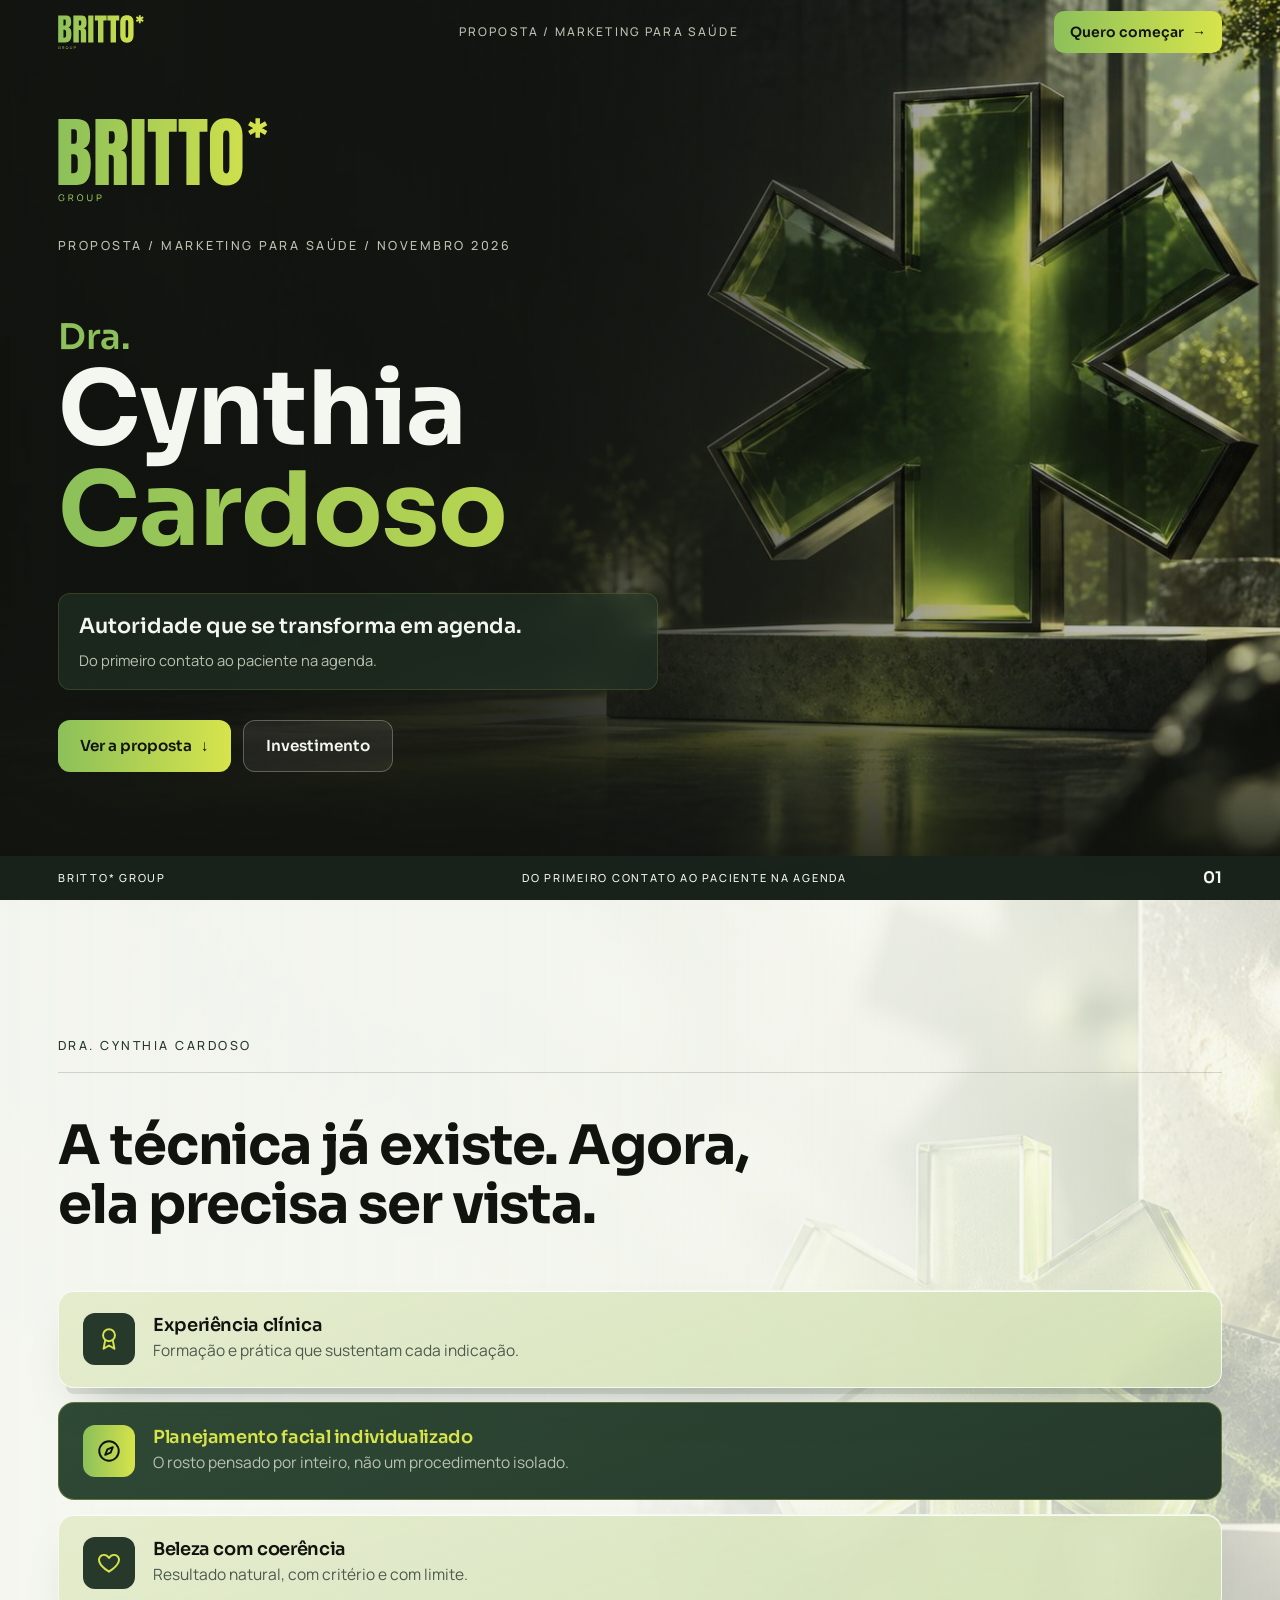
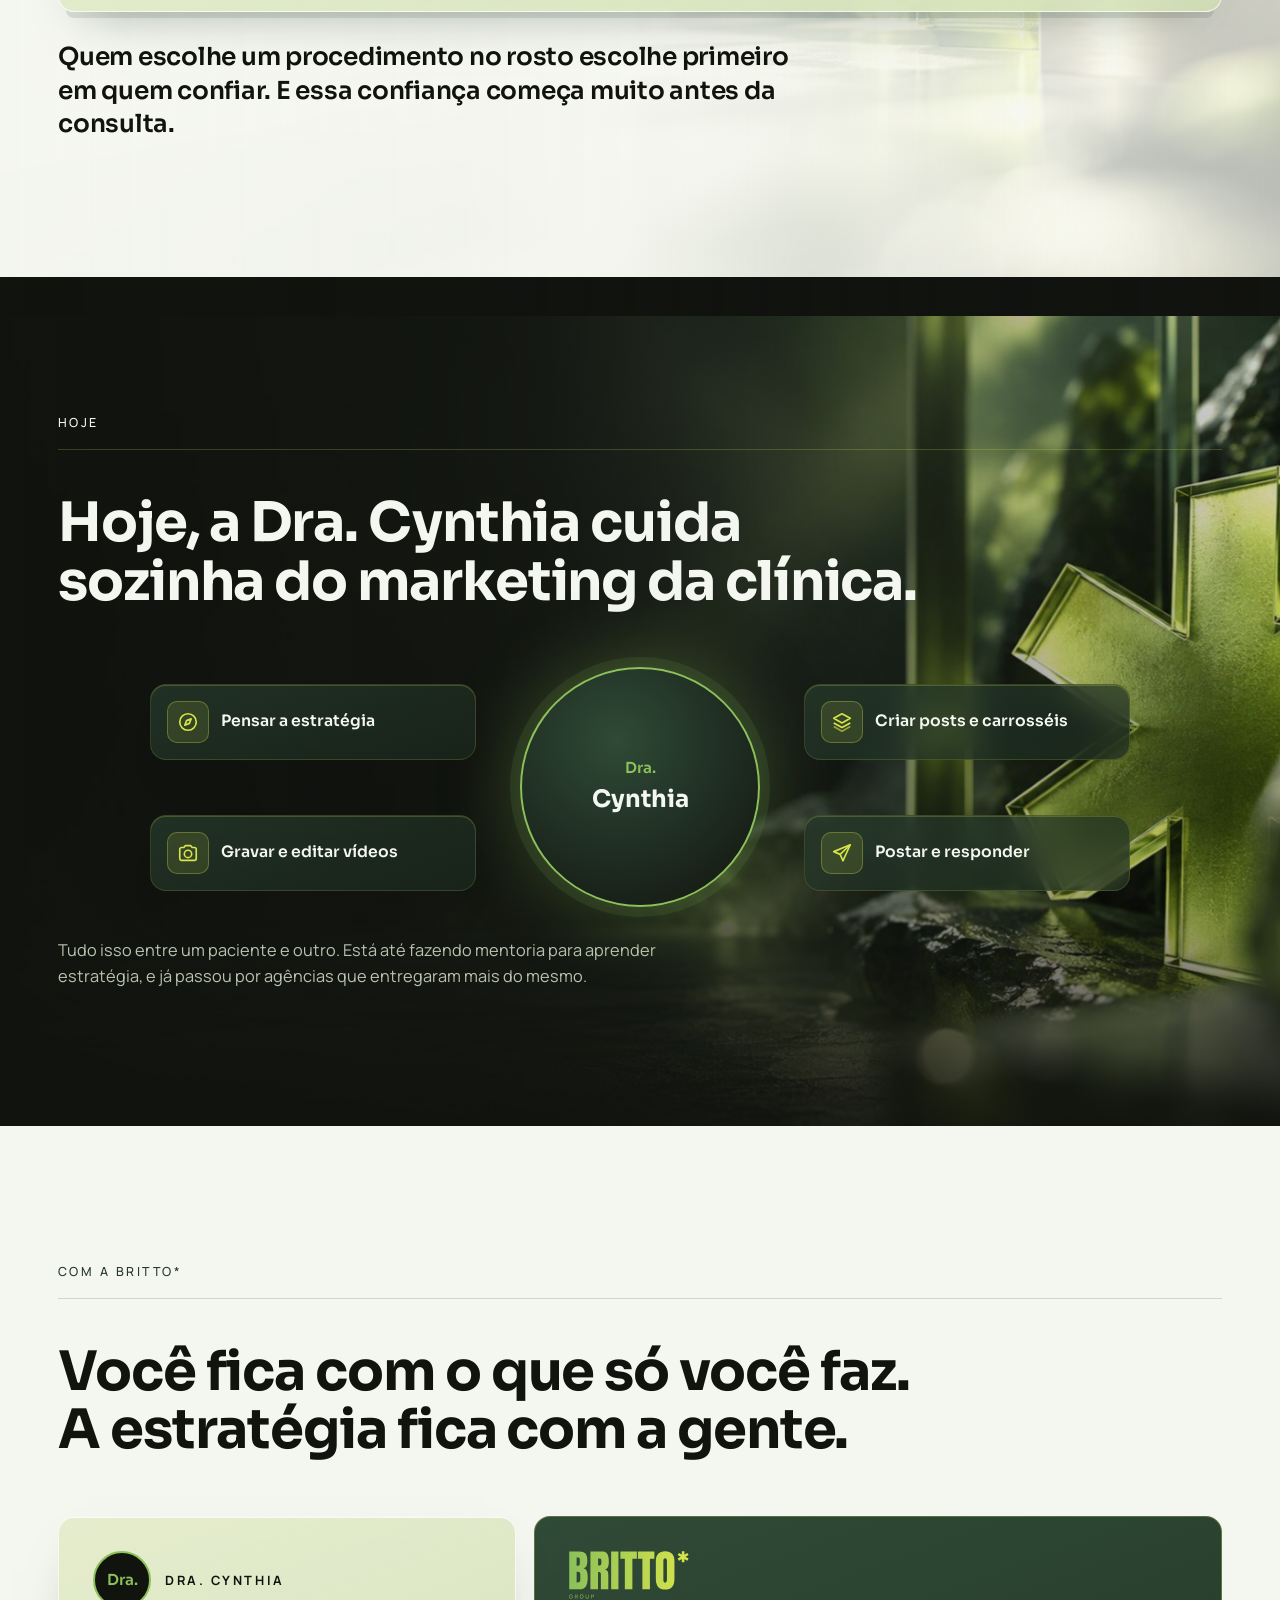
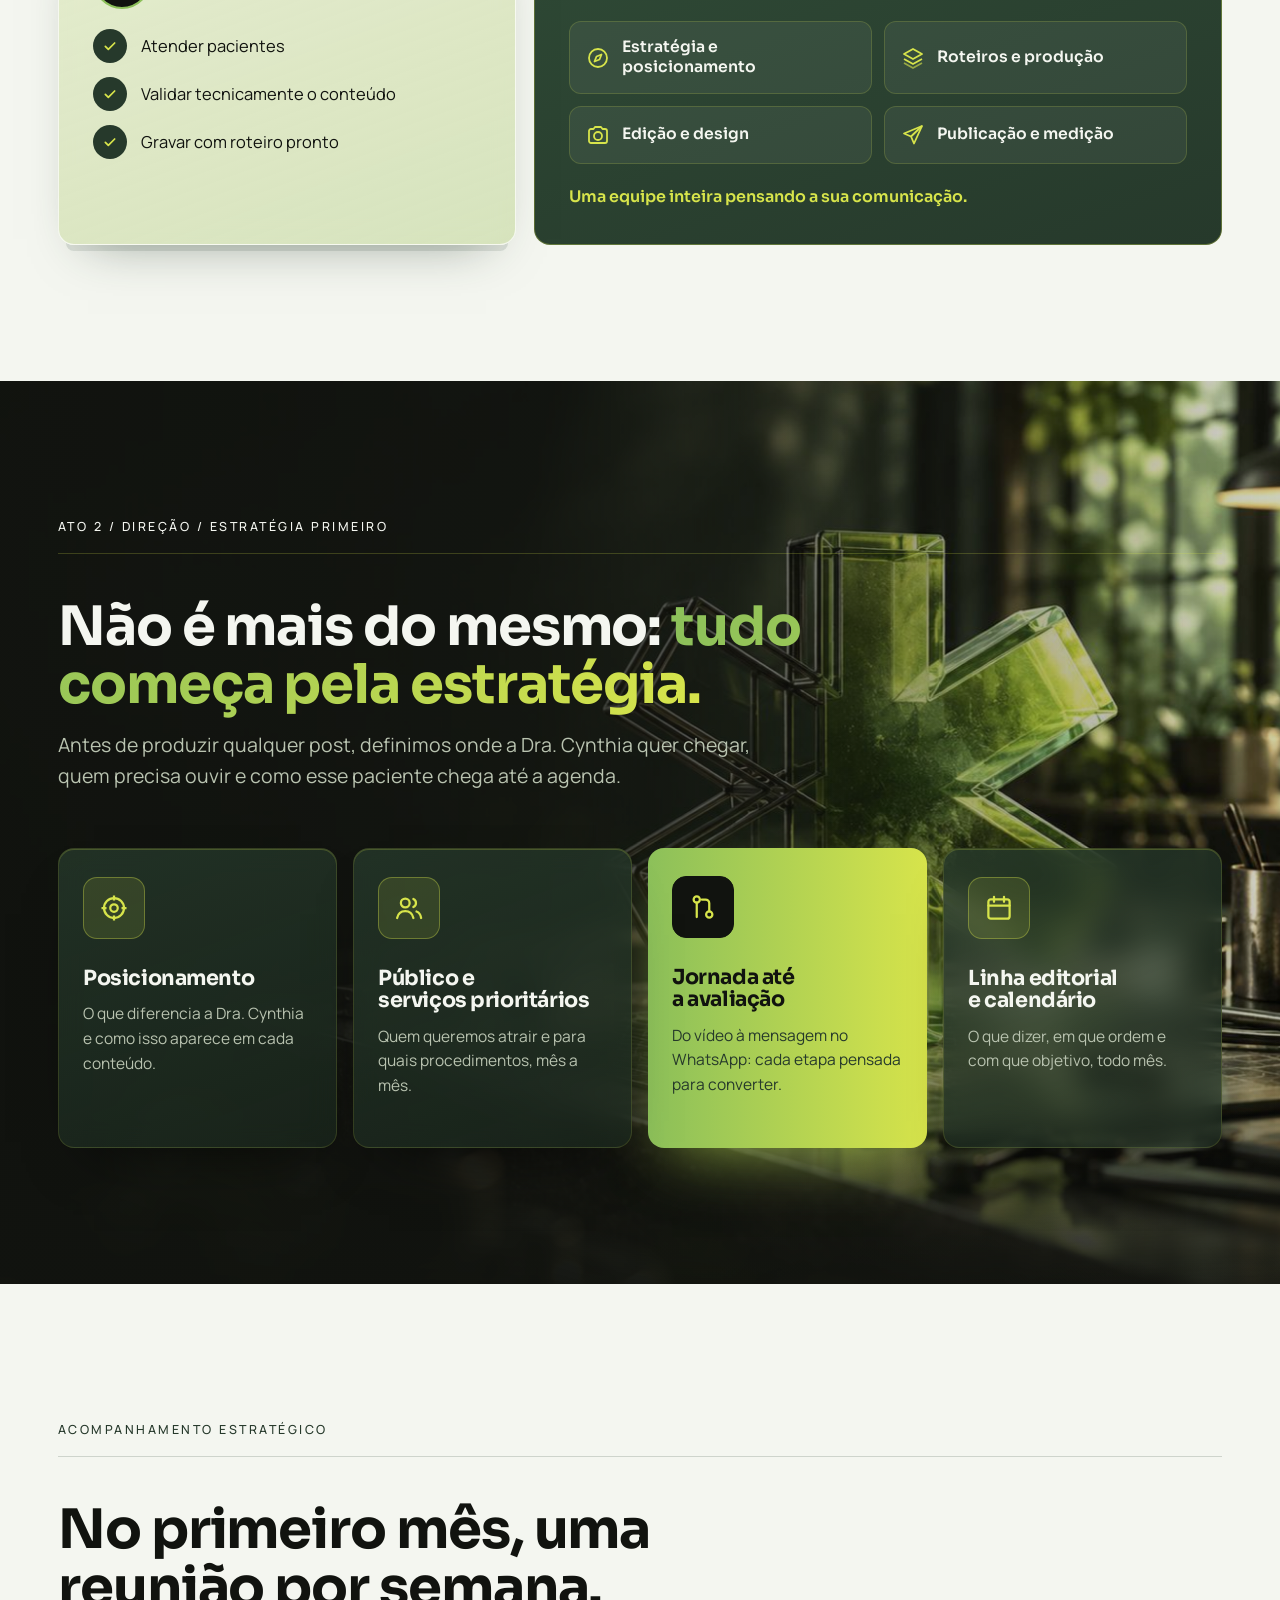
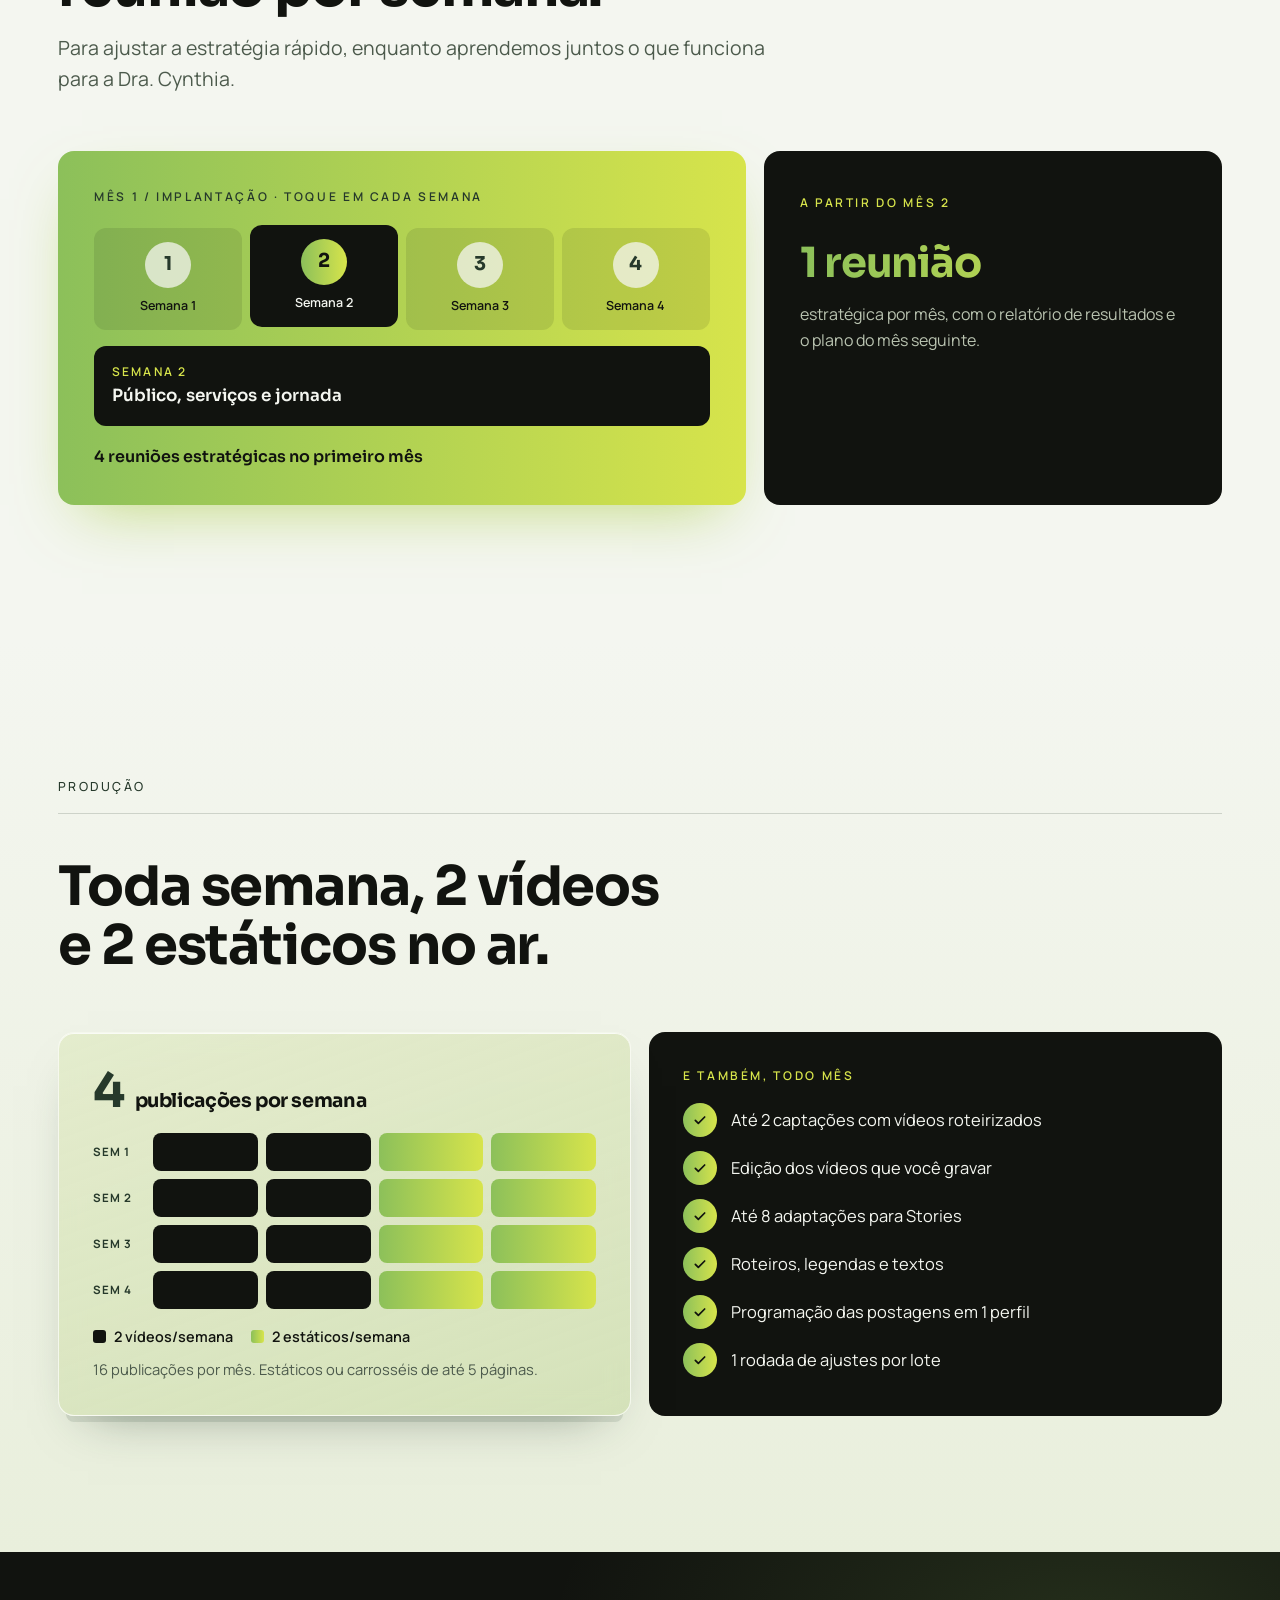
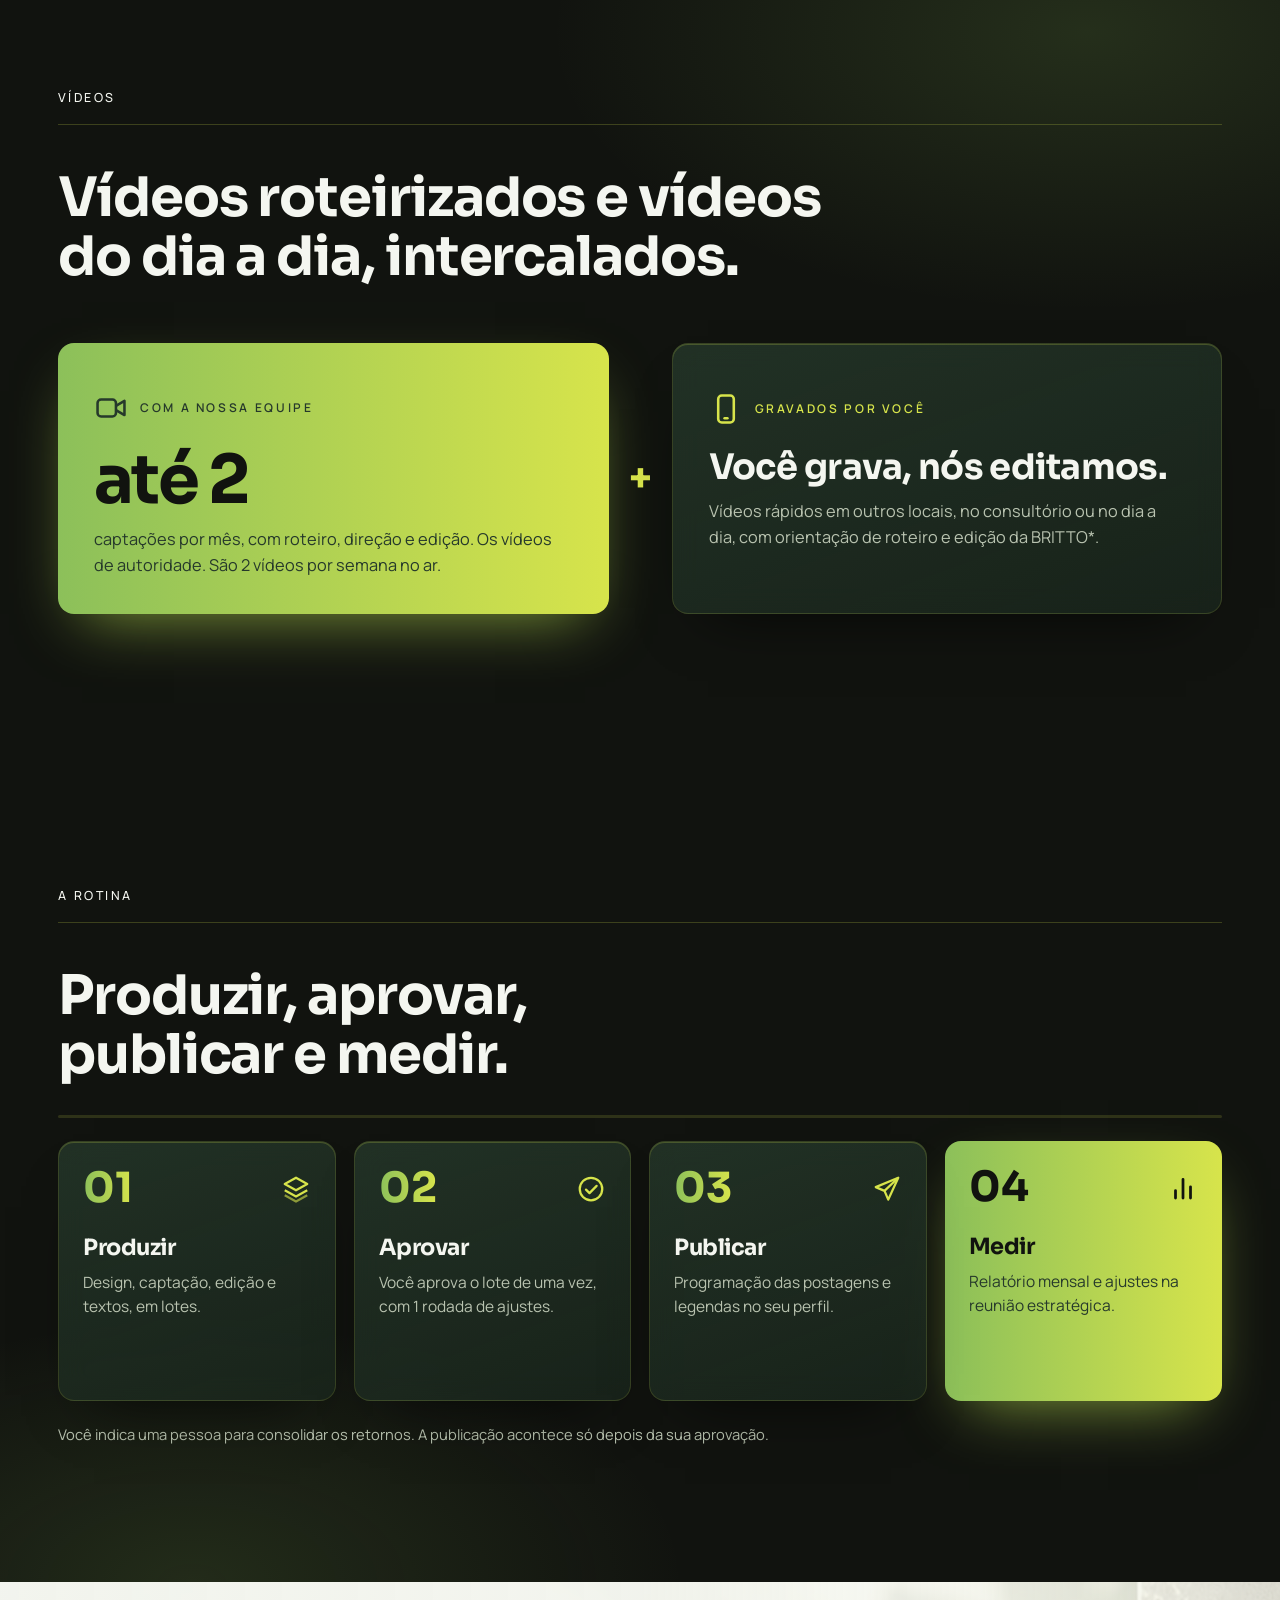
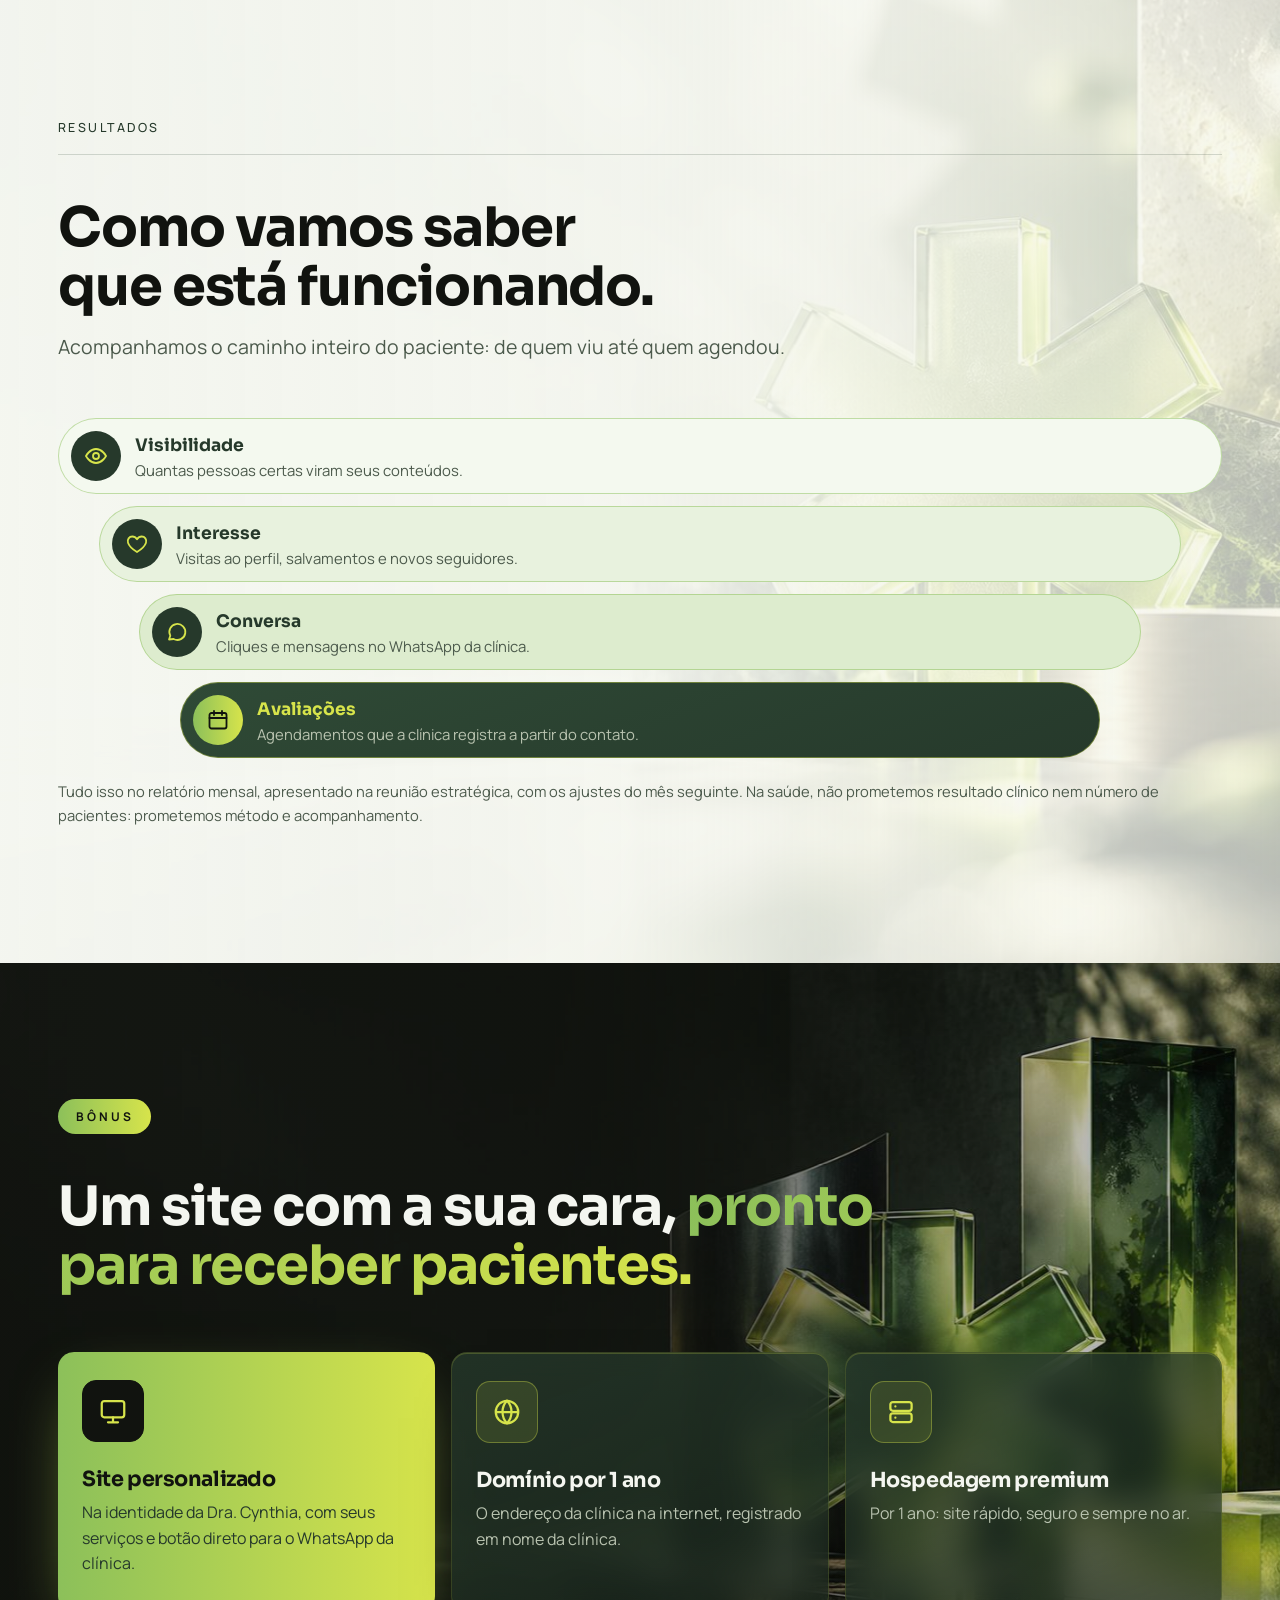
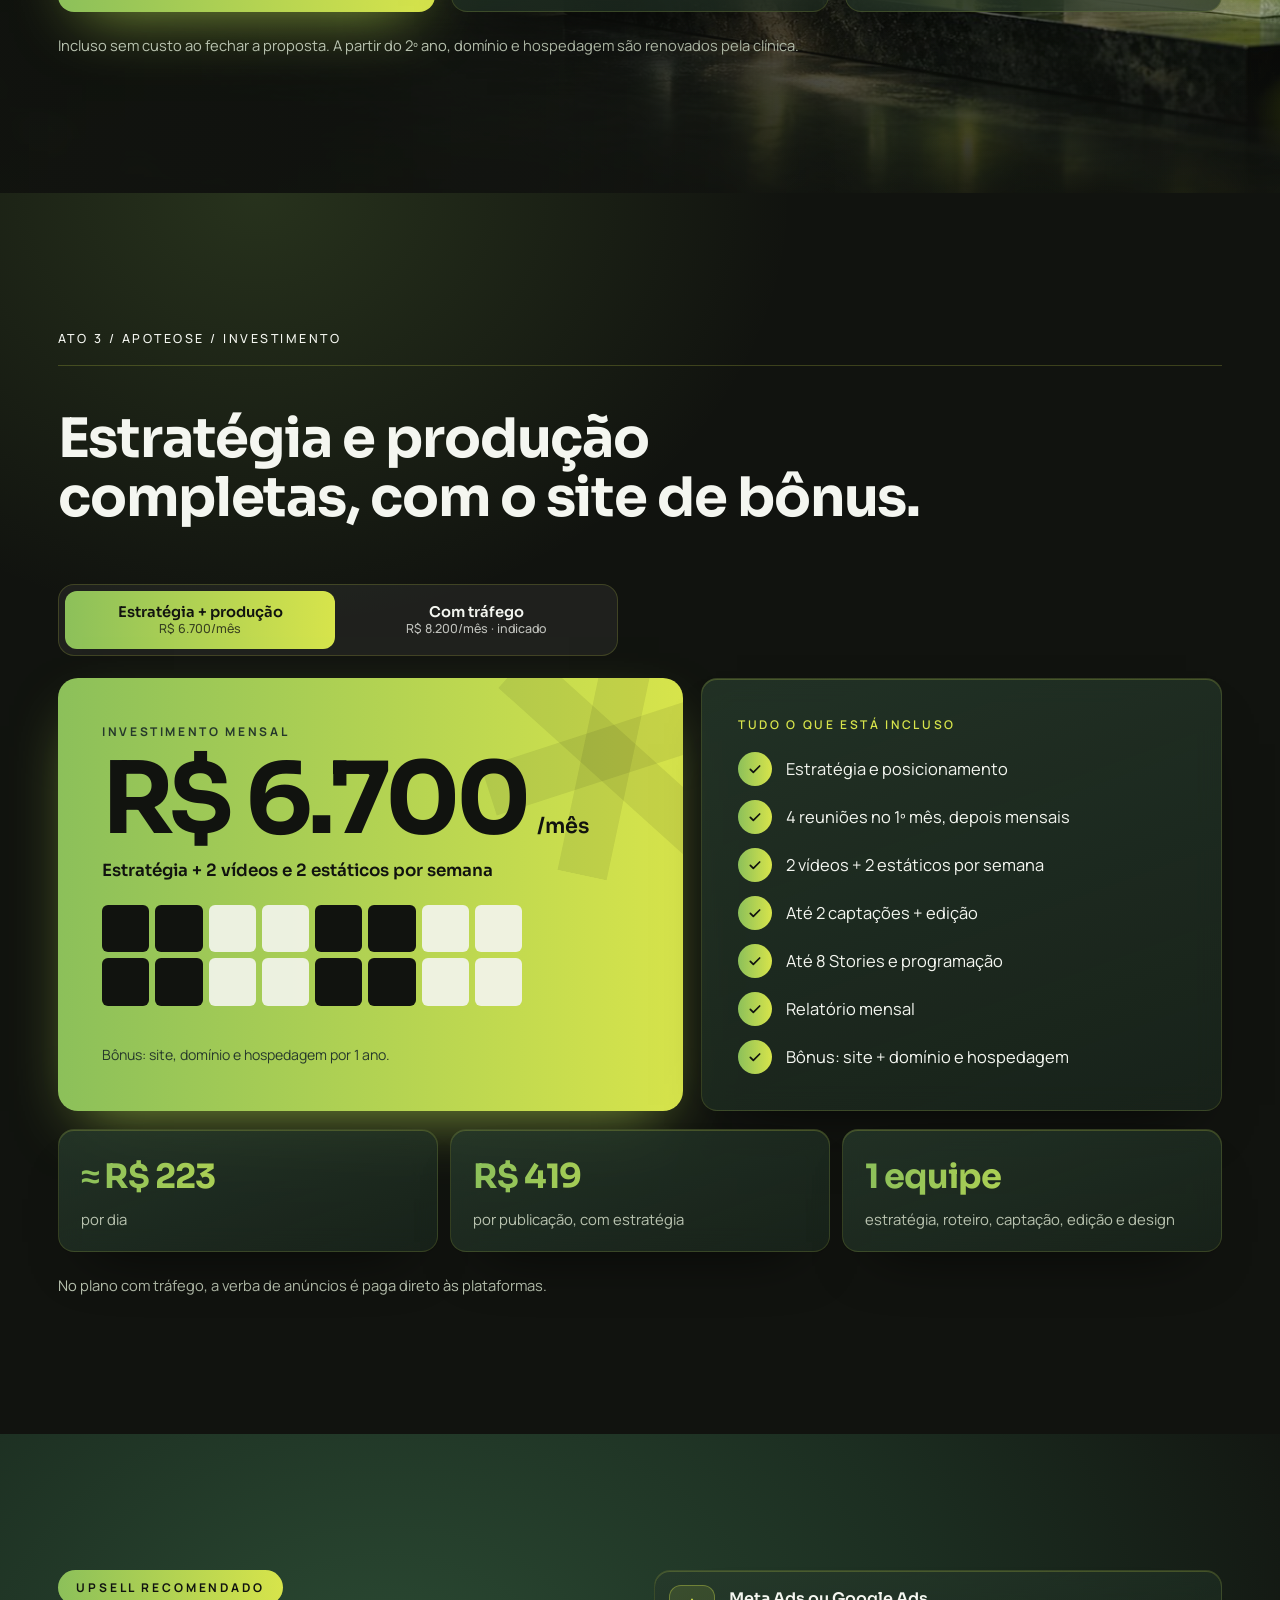
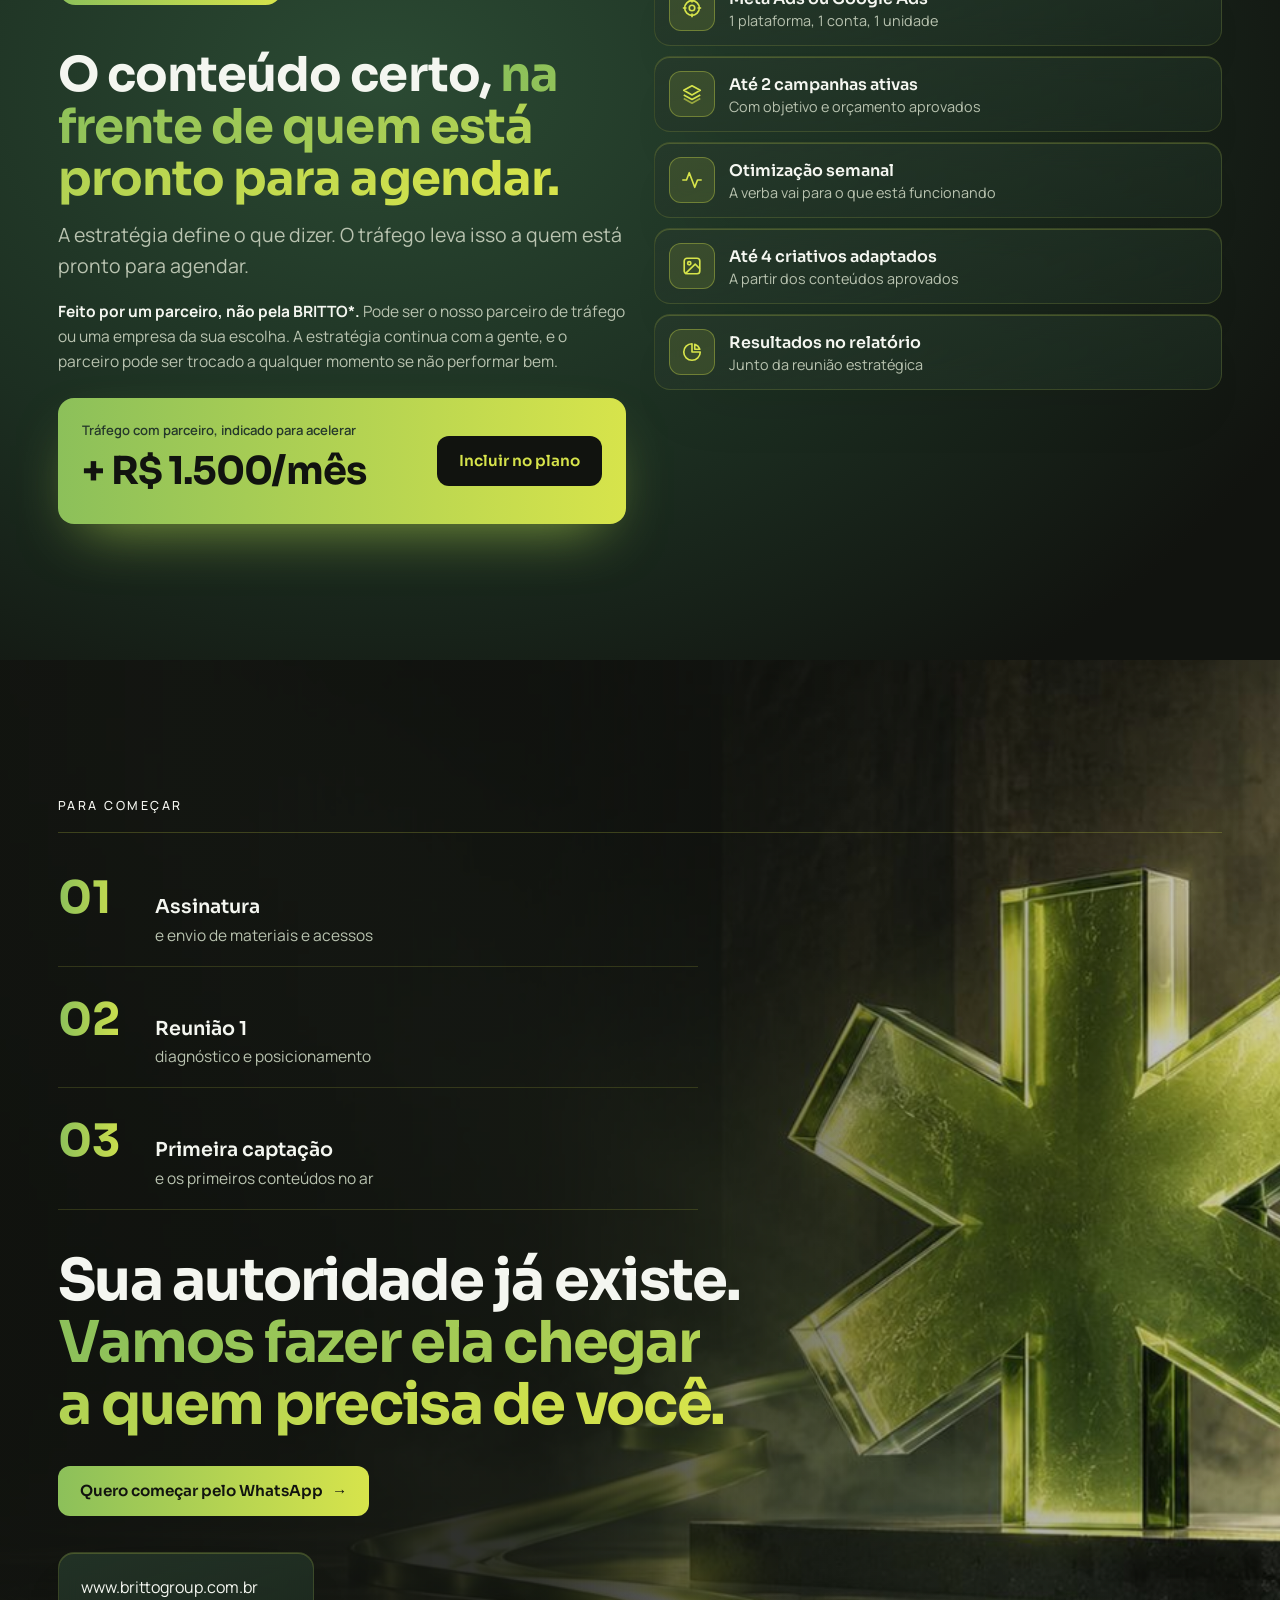
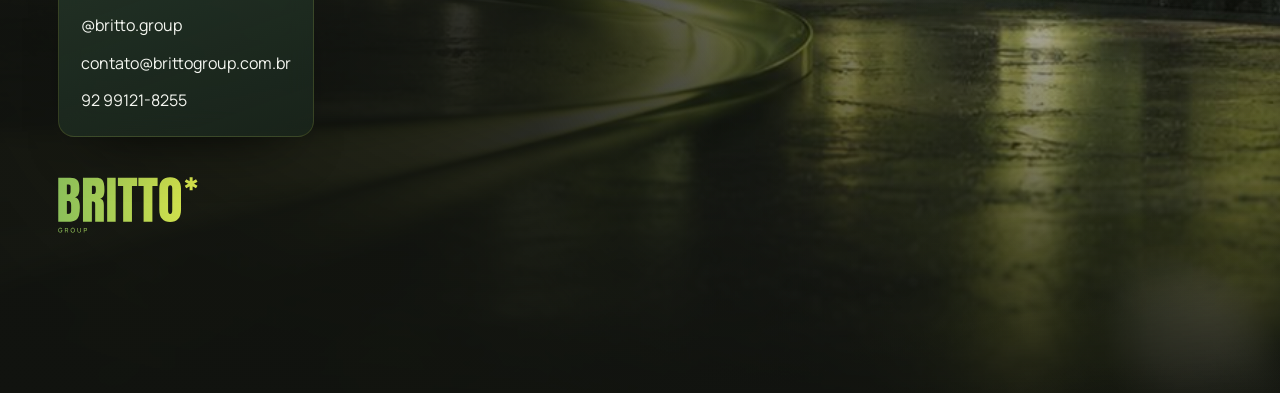
==== proposta/cynthia/index.html @ e8324425 "Proposta interativa da Dra. Cynthia Cardoso Nova página em proposta/cynthia/ no padrão BRITTO* GROUP" ====
<!doctype html>
<html lang="pt-BR">
<head>
<meta charset="utf-8">
<meta name="viewport" content="width=device-width,initial-scale=1,viewport-fit=cover">
<title>Dra. Cynthia Cardoso · Proposta BRITTO* GROUP</title>
<meta name="description" content="Proposta de marketing para saúde da Dra. Cynthia Cardoso: autoridade que se transforma em agenda.">
<meta name="robots" content="noindex,nofollow">
<meta name="theme-color" content="#11130F">
<link rel="icon" href="img/britto-group.svg" type="image/svg+xml">
<link rel="preload" as="image" href="img/hero.jpg">
<link rel="preconnect" href="https://fonts.googleapis.com">
<link rel="preconnect" href="https://fonts.gstatic.com" crossorigin>
<link rel="stylesheet" href="https://fonts.googleapis.com/css2?family=Sora:wght@600;700&family=Manrope:wght@400;500;600&display=swap">
<style>
/* Proposta Dra. Cynthia Cardoso — mesma linguagem da proposta Otorhinus e do Guia de Identidade
   Visual BRITTO* GROUP (vol. 02). Pensada primeiro para o celular: cartões em trilho deslizável,
   toques grandes e uma barra fixa com o preço e o botão de começar. */
:root{
  --limao:#D7E44B;
  --limao-2:#8CC05A;
  --carvao:#11130F;
  --porcelana:#F4F6F0;
  --profundo:#26392B;
  --nevoa:#E3EBCB;
  --nevoa-2:#cfdeb0;
  --mute-d:#b9c3b0;
  --mute-l:#4c5a4c;
  --line-d:rgba(215,228,75,.22);
  --line-l:rgba(38,57,43,.18);
  --grad:linear-gradient(90deg,var(--limao-2),var(--limao));
  --deep:linear-gradient(160deg,#2f4a36,var(--profundo));
  --f-title:"Sora","Helvetica Neue",Arial,sans-serif;
  --f-text:"Manrope","Helvetica Neue",Arial,system-ui,sans-serif;
  --ease:cubic-bezier(.2,.7,.1,1);
  --r:16px;
  --bar:0px;
}
@media (max-width:760px){:root{--bar:76px}}
*{box-sizing:border-box}
html{-webkit-text-size-adjust:100%}
body{margin:0;background:var(--carvao);color:var(--porcelana);font-family:var(--f-text);font-size:1rem;line-height:1.6;-webkit-font-smoothing:antialiased;overflow-x:hidden;-webkit-tap-highlight-color:transparent}
a{color:inherit}
p{margin:0}
h1,h2,h3,h4{margin:0;font-family:var(--f-title);font-weight:700;letter-spacing:-.02em;line-height:1.08;text-wrap:balance}
button{font:inherit;color:inherit}
:focus-visible{outline:2px solid var(--limao);outline-offset:3px;border-radius:6px}
::selection{background:var(--limao);color:var(--carvao)}

.wrap{max-width:1200px;margin-inline:auto;padding-inline:max(18px,env(safe-area-inset-left,0px))}
section{position:relative;padding-block:clamp(72px,11vw,136px);overflow:hidden}
.dark{background:var(--carvao);color:var(--porcelana)}
.light{background:var(--porcelana);color:var(--carvao)}

.photo{position:absolute;inset:0;z-index:0;pointer-events:none}
.photo img{width:100%;height:100%;object-fit:cover;object-position:right center;display:block;transform:scale(1.08) translate3d(0,var(--py,0px),0);will-change:transform}
.photo::after{content:"";position:absolute;inset:0}
.dark .photo::after{background:linear-gradient(90deg,rgba(17,19,15,.97) 0%,rgba(17,19,15,.86) 42%,rgba(17,19,15,.35) 75%,rgba(17,19,15,.2) 100%),linear-gradient(0deg,rgba(17,19,15,.9),transparent 30%)}
.light .photo::after{background:linear-gradient(90deg,rgba(244,246,240,.97) 0%,rgba(244,246,240,.9) 50%,rgba(244,246,240,.55) 100%)}
.photo.soft img{opacity:.6}
@media (max-width:860px){
  .dark .photo::after{background:linear-gradient(0deg,rgba(17,19,15,.97) 35%,rgba(17,19,15,.62) 75%,rgba(17,19,15,.45))}
  .light .photo::after{background:rgba(244,246,240,.9)}
}
.in-front{position:relative;z-index:1}

.head{margin-bottom:clamp(30px,5vw,56px)}
.kicker{font-weight:500;font-size:.78rem;letter-spacing:.2em;text-transform:uppercase;padding-bottom:16px;border-bottom:1px solid var(--line-d);color:var(--porcelana)}
.light .kicker{border-color:var(--line-l);color:var(--profundo)}
.title{font-size:clamp(1.85rem,4.6vw,3.4rem);margin-top:clamp(22px,4vw,44px);max-width:22ch}
.lede{margin-top:14px;font-size:clamp(1.02rem,1.6vw,1.22rem);color:var(--mute-d);max-width:62ch}
.light .lede{color:var(--mute-l)}
.lime{background:var(--grad);-webkit-background-clip:text;background-clip:text;color:transparent}
.note{margin-top:22px;font-size:.92rem;color:var(--mute-l)}
.dark .note{color:var(--mute-d)}
.quote{margin-top:28px;font-family:var(--f-title);font-weight:600;font-size:clamp(1.15rem,2.2vw,1.55rem);line-height:1.35;max-width:40ch;letter-spacing:-.01em}

.glass{position:relative;border-radius:var(--r);background:linear-gradient(160deg,rgba(38,57,43,.8),rgba(28,43,32,.64));border:1px solid rgba(215,228,75,.14);box-shadow:inset 0 1px 0 rgba(215,228,75,.22),0 30px 60px -36px rgba(0,0,0,.8);-webkit-backdrop-filter:blur(14px);backdrop-filter:blur(14px)}
.glass-l{position:relative;border-radius:var(--r);background:linear-gradient(160deg,rgba(227,235,203,.94),rgba(207,222,176,.8));border:1px solid rgba(255,255,255,.7);box-shadow:inset 0 1px 0 rgba(255,255,255,.8),0 14px 0 -8px rgba(38,57,43,.12),0 24px 50px -30px rgba(38,57,43,.5);-webkit-backdrop-filter:blur(12px);backdrop-filter:blur(12px);color:var(--carvao)}
.solid-lime{background:var(--grad);color:var(--carvao);border:0;border-radius:var(--r);box-shadow:0 24px 60px -24px rgba(170,205,75,.75)}
.deep{background:var(--deep);color:var(--porcelana);border:1px solid rgba(215,228,75,.3);border-radius:var(--r)}

[data-reveal]{opacity:0;transform:translateY(24px);transition:opacity .8s var(--ease),transform .8s var(--ease);transition-delay:calc(var(--d,0) * 90ms)}
[data-reveal].in{opacity:1;transform:none}
.logo-svg{display:block;height:auto}

/* trilho deslizável no celular, grade no computador */
.rail{display:grid;gap:16px}
@media (max-width:760px){
  .rail{display:flex;overflow-x:auto;scroll-snap-type:x mandatory;margin-inline:-18px;padding:4px 18px 18px;gap:12px;scrollbar-width:none;overscroll-behavior-x:contain}
  .rail::-webkit-scrollbar{display:none}
  .rail > *{flex:0 0 84%;scroll-snap-align:center}
  .rail > [data-reveal]{opacity:1;transform:none}
}
.dots{display:none;justify-content:center;gap:8px;margin-top:4px}
.dots i{width:7px;height:7px;border-radius:4px;background:currentColor;opacity:.25;transition:width .3s,opacity .3s}
.dots i.on{width:22px;opacity:.9;background:var(--limao-2)}
@media (max-width:760px){.dots{display:flex}}
.swipe{display:none;font-size:.8rem;font-weight:600;letter-spacing:.14em;text-transform:uppercase;opacity:.6;margin:-6px 0 12px}
@media (max-width:760px){.swipe{display:block}}

/* ---------- topo ---------- */
.top{position:fixed;inset:0 0 auto;z-index:50;padding-top:env(safe-area-inset-top,0px);transition:background .35s,border-color .35s;border-bottom:1px solid transparent}
.top.solid{background:rgba(17,19,15,.92);-webkit-backdrop-filter:blur(14px);backdrop-filter:blur(14px);border-color:rgba(215,228,75,.12)}
.top .wrap{display:flex;align-items:center;justify-content:space-between;gap:16px;height:64px}
.top .logo-svg{width:86px;opacity:0;transition:opacity .4s}
.top.solid .logo-svg{opacity:1}
.top-mid{font-size:.75rem;font-weight:500;letter-spacing:.18em;text-transform:uppercase;color:var(--mute-d);display:none}
@media (min-width:820px){.top-mid{display:block}}
.btn{display:inline-flex;align-items:center;justify-content:center;gap:.6em;border:0;background:var(--grad);color:var(--carvao);text-decoration:none;font-family:var(--f-title);font-weight:600;font-size:.95rem;min-height:50px;padding:13px 22px;border-radius:12px;cursor:pointer;transition:transform .3s var(--ease),box-shadow .3s,filter .3s}
.btn:hover{transform:translateY(-2px);box-shadow:0 12px 34px -10px rgba(215,228,75,.65);filter:brightness(1.04)}
.btn:active{transform:scale(.98)}
.btn.sm{min-height:42px;padding:9px 16px;font-size:.875rem;border-radius:10px}
.btn.ghost{background:rgba(244,246,240,.06);color:var(--porcelana);border:1px solid rgba(244,246,240,.28)}
.btn.ghost:hover{background:rgba(244,246,240,.12);box-shadow:none}
.btn.dark-btn{background:var(--carvao);color:var(--limao)}
.btn .arr{transition:transform .3s var(--ease)}
.btn:hover .arr{transform:translateX(4px)}
@media (max-width:760px){.top .btn.sm{display:none}}
.btns{display:flex;flex-wrap:wrap;gap:12px;margin-top:30px}
@media (max-width:520px){.btns .btn{flex:1 1 100%}}

/* ---------- rodapé (computador) e barra de ação (celular) ---------- */
.foot{position:fixed;left:0;right:0;bottom:0;z-index:40;transition:background .4s,color .4s;-webkit-backdrop-filter:blur(12px);backdrop-filter:blur(12px)}
.foot.on-dark{background:rgba(26,36,28,.9);color:var(--porcelana)}
.foot.on-light{background:rgba(228,233,220,.92);color:var(--carvao)}
.foot .wrap{height:44px;display:flex;align-items:center;justify-content:space-between;gap:16px;font-size:.6875rem;font-weight:500;letter-spacing:.16em;text-transform:uppercase}
.foot-bar,.mbar-bar{position:absolute;left:0;top:0;height:2px;width:calc(var(--p,0) * 100%);background:var(--grad)}
.foot-n{font-family:var(--f-title);font-weight:600;font-size:1rem;letter-spacing:0}
@media (max-width:760px){.foot{display:none}}
.mbar{display:none}
@media (max-width:760px){
  .mbar{display:flex;position:fixed;left:0;right:0;bottom:0;z-index:45;align-items:center;justify-content:space-between;gap:12px;padding:12px 18px calc(12px + env(safe-area-inset-bottom,0px));background:rgba(17,19,15,.94);-webkit-backdrop-filter:blur(14px);backdrop-filter:blur(14px);border-top:1px solid rgba(215,228,75,.14);transform:translateY(110%);transition:transform .45s var(--ease)}
  .mbar.show{transform:none}
  .mbar small{display:block;font-size:.7rem;letter-spacing:.14em;text-transform:uppercase;color:var(--mute-d)}
  .mbar b{font-family:var(--f-title);font-size:1.15rem;font-weight:700}
  .mbar b em{font-style:normal;font-size:.8rem;font-weight:500;color:var(--mute-d)}
  .mbar .btn{min-height:48px;padding:10px 18px}
}

/* ---------- 01. abertura ---------- */
.hero{min-height:100svh;display:flex;align-items:center;padding-block:100px 110px}
.hero > .wrap{width:100%}
.hero .photo img{object-position:72% center}
.hero .logo-svg{width:clamp(130px,18vw,210px)}
.edition{margin-top:clamp(20px,3vw,34px);font-size:.78rem;font-weight:500;letter-spacing:.2em;text-transform:uppercase;color:var(--mute-d)}
.hero h1{margin-top:clamp(30px,6vw,64px);letter-spacing:-.035em;line-height:.98}
.hero h1 .dra{display:block;font-size:clamp(1.4rem,3vw,2.2rem);color:var(--limao-2);font-weight:600;letter-spacing:-.01em;margin-bottom:6px}
.hero h1 .n1{display:block;font-size:clamp(3.2rem,9vw,6.4rem)}
.hero h1 .n2{display:block;font-size:clamp(3.2rem,9vw,6.4rem);padding-bottom:.06em}
.caption{margin-top:26px;max-width:600px;padding:16px 20px;border-radius:12px;background:rgba(38,57,43,.55);border:1px solid rgba(215,228,75,.14);-webkit-backdrop-filter:blur(10px);backdrop-filter:blur(10px)}
.caption p{font-family:var(--f-title);font-weight:600;font-size:clamp(1.05rem,1.8vw,1.3rem)}
.caption small{display:block;margin-top:6px;color:var(--mute-d);font-size:.92rem}
.hero-copy{max-width:760px}

/* ---------- 02. técnica ---------- */
.pillars{display:flex;flex-direction:column;gap:14px}
.pillar{display:flex;align-items:center;gap:18px;padding:22px 24px;transition:transform .4s var(--ease)}
.pillar:hover{transform:translateX(6px)}
.pillar .pi{flex:none;width:52px;height:52px;border-radius:12px;background:var(--profundo);color:var(--limao);display:grid;place-items:center}
.pillar .pi svg{width:26px;height:26px}
.pillar h3{font-size:1.12rem;font-weight:600}
.pillar p{color:var(--mute-l);font-size:.97rem;margin-top:2px}
.pillar.deep .pi{background:var(--grad);color:var(--carvao)}
.pillar.deep h3{color:var(--limao)}
.pillar.deep p{color:var(--mute-d)}

/* ---------- 03. hoje ---------- */
.solo{position:relative;display:grid;grid-template-columns:1fr 1fr;gap:14px;align-items:center;max-width:980px;margin-inline:auto}
@media (min-width:860px){.solo{grid-template-columns:1fr 260px 1fr;grid-template-rows:auto auto;gap:22px 34px}}
.task{display:flex;align-items:center;gap:12px;padding:16px 16px;font-family:var(--f-title);font-weight:600;font-size:.98rem;line-height:1.25}
.task .ti{flex:none;width:42px;height:42px;border-radius:10px;background:rgba(215,228,75,.12);border:1px solid rgba(215,228,75,.3);color:var(--limao);display:grid;place-items:center}
.task .ti svg{width:22px;height:22px}
.task{animation:jitter 3.6s ease-in-out infinite;animation-delay:var(--jd,0s)}
@keyframes jitter{0%,100%{transform:translate(0,0)}25%{transform:translate(2px,-3px)}50%{transform:translate(-2px,2px)}75%{transform:translate(1px,3px)}}
.me{grid-column:1 / -1;order:-1;justify-self:center;width:min(200px,52vw);aspect-ratio:1;border-radius:50%;display:grid;place-items:center;text-align:center;background:radial-gradient(circle at 40% 30%,#2f4a36,var(--carvao));border:2.5px solid var(--limao-2);box-shadow:0 0 0 10px rgba(140,192,90,.1),0 0 80px rgba(140,192,90,.35);font-family:var(--f-title);font-weight:700;font-size:1.5rem;margin-bottom:10px;animation:pulse 2.4s ease-in-out infinite}
.me small{display:block;font-size:.95rem;font-weight:600;color:var(--limao-2)}
@keyframes pulse{50%{box-shadow:0 0 0 18px rgba(140,192,90,.06),0 0 100px rgba(140,192,90,.45)}}
@media (min-width:860px){
  .me{grid-column:2;grid-row:1 / span 2;order:0;width:240px;margin:0}
  .t1{grid-column:1;grid-row:1}.t2{grid-column:3;grid-row:1}.t3{grid-column:1;grid-row:2}.t4{grid-column:3;grid-row:2}
}

/* ---------- 04. com a BRITTO* ---------- */
.hand{display:grid;gap:18px}
@media (min-width:900px){.hand{grid-template-columns:.8fr 1.2fr;align-items:stretch}}
.side{padding:clamp(24px,3.5vw,34px)}
.who{display:flex;align-items:center;gap:14px;margin-bottom:20px}
.who .av{width:58px;height:58px;border-radius:50%;background:var(--carvao);border:2px solid var(--limao-2);display:grid;place-items:center;font-family:var(--f-title);font-weight:600;color:var(--limao-2);font-size:.95rem}
.who b{font-size:.8rem;letter-spacing:.2em;text-transform:uppercase}
.checks{list-style:none;margin:0;padding:0;display:flex;flex-direction:column;gap:14px}
.checks li{display:flex;gap:14px;align-items:center;font-size:1.03rem}
.ck{flex:none;width:34px;height:34px;border-radius:50%;background:var(--profundo);color:var(--limao);display:grid;place-items:center}
.ck svg{width:16px;height:16px}
.side.deep .ck{background:var(--grad);color:var(--carvao)}
.side.deep .logo-svg{width:120px;margin-bottom:22px}
.team{display:grid;grid-template-columns:1fr;gap:12px}
@media (min-width:520px){.team{grid-template-columns:1fr 1fr}}
.team div{display:flex;align-items:center;gap:12px;padding:16px;border-radius:12px;background:rgba(244,246,240,.06);border:1px solid rgba(215,228,75,.18);font-family:var(--f-title);font-weight:600;font-size:.98rem;line-height:1.25;opacity:0;transform:translateX(-30px) scale(.96);transition:opacity .6s var(--ease),transform .6s var(--ease);transition-delay:calc(var(--i) * 140ms + 200ms)}
.side.in .team div{opacity:1;transform:none}
.team svg{flex:none;width:24px;height:24px;color:var(--limao)}
.side.deep .tag{margin-top:20px;font-family:var(--f-title);font-weight:600;color:var(--limao)}

/* ---------- 05. estratégia ---------- */
@media (min-width:761px){.rail.four{grid-template-columns:repeat(4,1fr)}}
.scard{padding:28px 24px;min-height:300px}
.scard .si{width:62px;height:62px;border-radius:14px;background:rgba(215,228,75,.12);border:1px solid rgba(215,228,75,.35);color:var(--limao);display:grid;place-items:center}
.scard .si svg{width:30px;height:30px}
.scard h3{margin-top:28px;font-size:1.3rem}
.scard p{margin-top:12px;color:var(--mute-d);font-size:.97rem}
.scard.solid-lime .si{background:var(--carvao);border-color:var(--carvao)}
.scard.solid-lime p{color:var(--profundo)}

/* ---------- 06. acompanhamento ---------- */
.follow{display:grid;gap:18px}
@media (min-width:900px){.follow{grid-template-columns:1.5fr 1fr}}
.m1{padding:clamp(24px,3.5vw,36px)}
.m1 .k,.m2 .k{font-size:.75rem;font-weight:600;letter-spacing:.22em;text-transform:uppercase}
.m1 .k{color:var(--profundo)}
.weeks{display:grid;grid-template-columns:repeat(4,1fr);gap:8px;margin-top:22px}
.wk{all:unset;box-sizing:border-box;cursor:pointer;text-align:center;padding:14px 4px;border-radius:12px;background:rgba(17,19,15,.1);transition:background .3s,transform .3s var(--ease)}
.wk b{display:grid;place-items:center;margin:0 auto;width:46px;height:46px;border-radius:50%;background:rgba(244,246,240,.75);font-family:var(--f-title);font-size:1.2rem;color:var(--profundo)}
.wk span{display:block;margin-top:8px;font-size:.78rem;font-weight:600}
.wk.on{background:var(--carvao);color:var(--porcelana);transform:translateY(-3px)}
.wk.on b{background:var(--grad);color:var(--carvao)}
.wk-detail{margin-top:16px;min-height:62px;padding:16px 18px;border-radius:12px;background:var(--carvao);color:var(--porcelana);font-family:var(--f-title);font-weight:600;font-size:1.05rem}
.wk-detail small{display:block;font-family:var(--f-text);font-size:.75rem;font-weight:600;letter-spacing:.18em;text-transform:uppercase;color:var(--limao);margin-bottom:2px}
.m1 .sum{margin-top:18px;font-family:var(--f-title);font-weight:600}
.m2{padding:clamp(24px,3.5vw,36px);background:var(--carvao);color:var(--porcelana);border-radius:var(--r)}
.m2 .k{color:var(--limao)}
.m2 strong{display:block;margin-top:18px;font-family:var(--f-title);font-size:clamp(2rem,4vw,2.6rem);letter-spacing:-.03em}
.m2 p{margin-top:6px;color:var(--mute-d)}

/* ---------- 07. produção ---------- */
.prod{display:grid;gap:18px}
@media (min-width:900px){.prod{grid-template-columns:1fr 1fr}}
.cal{padding:clamp(22px,3.5vw,34px)}
.cal h3{display:flex;align-items:baseline;gap:10px;font-size:1.2rem}
.cal h3 b{font-size:3rem;line-height:1;color:var(--profundo)}
.grid16{margin-top:18px;display:grid;grid-template-columns:52px repeat(4,1fr);gap:8px;align-items:center}
.grid16 span{font-size:.72rem;font-weight:700;letter-spacing:.08em;color:var(--profundo)}
.grid16 i{height:38px;border-radius:8px;transform:scale(0);transition:transform .45s var(--ease);transition-delay:calc(var(--i) * 45ms)}
.grid16 i.v{background:var(--carvao)}
.grid16 i.e{background:var(--grad)}
.cal.in .grid16 i{transform:none}
.legend{display:flex;flex-wrap:wrap;gap:8px 18px;margin-top:16px;font-size:.9rem;font-weight:600}
.legend span{display:inline-flex;align-items:center;gap:8px}
.legend i{width:13px;height:13px;border-radius:3px}
.cal .note{margin-top:10px}
.month{padding:clamp(22px,3.5vw,34px);background:var(--carvao);color:var(--porcelana);border-radius:var(--r)}
.month .k{font-size:.75rem;font-weight:600;letter-spacing:.22em;text-transform:uppercase;color:var(--limao);margin-bottom:18px}
.month .ck{background:var(--grad);color:var(--carvao)}

/* ---------- 08. vídeos ---------- */
.vids{display:grid;gap:14px;align-items:stretch}
@media (min-width:860px){.vids{grid-template-columns:1fr auto 1fr;gap:20px}}
.vcard{padding:clamp(24px,3.5vw,36px)}
.vcard .vk{display:flex;align-items:center;gap:12px;font-size:.75rem;font-weight:600;letter-spacing:.22em;text-transform:uppercase}
.vcard .vk svg{width:34px;height:34px}
.vcard strong{display:block;margin-top:22px;font-family:var(--f-title);font-size:clamp(2.6rem,7vw,4.2rem);line-height:1;letter-spacing:-.04em}
.vcard h3{margin-top:22px;font-size:clamp(1.6rem,3.4vw,2.2rem)}
.vcard p{margin-top:12px;font-size:1.02rem}
.vcard.solid-lime p{color:var(--profundo)}
.vcard.glass p{color:var(--mute-d)}
.vcard.glass .vk{color:var(--limao)}
.plus{display:grid;place-items:center;font-family:var(--f-title);font-size:2.4rem;font-weight:700;color:var(--limao)}

/* ---------- 09. rotina ---------- */
.steps{position:relative}
@media (min-width:761px){.steps{grid-template-columns:repeat(4,1fr);gap:18px}}
.steps-bar{display:none}
@media (min-width:761px){
  .steps-bar{display:block;position:absolute;left:0;right:0;top:-26px;height:3px;background:rgba(215,228,75,.15);border-radius:2px;overflow:hidden}
  .steps-bar i{display:block;height:100%;width:calc(var(--s,0) * 100%);background:var(--grad)}
}
.step{padding:26px 24px;min-height:260px;display:flex;flex-direction:column;transition:transform .5s var(--ease)}
.step .top-row{display:flex;justify-content:space-between;align-items:center}
.step .big{font-family:var(--f-title);font-size:2.6rem;font-weight:700;line-height:1;background:var(--grad);-webkit-background-clip:text;background-clip:text;color:transparent}
.step .top-row svg{width:30px;height:30px;color:var(--limao)}
.step h3{margin-top:26px;font-size:1.4rem}
.step p{margin-top:10px;color:var(--mute-d);font-size:.97rem}
.step.solid-lime .big{background:none;color:var(--carvao)}
.step.solid-lime .top-row svg{color:var(--carvao)}
.step.solid-lime p{color:var(--profundo)}
.step.cur{transform:translateY(-8px)}

/* ---------- 10. resultados ---------- */
.funnel{display:flex;flex-direction:column;align-items:center;gap:12px}
.lvl{width:calc(100% - var(--n) * 7%);display:flex;align-items:center;gap:14px;padding:12px 22px 12px 12px;border-radius:999px;border:1px solid rgba(140,192,90,.5);background:color-mix(in srgb,var(--limao-2) calc(10% + var(--n) * 10%),#fff);transition:transform .4s var(--ease)}
.lvl:hover{transform:scale(1.02)}
.lvl .li{flex:none;width:50px;height:50px;border-radius:50%;background:var(--profundo);color:var(--limao);display:grid;place-items:center}
.lvl .li svg{width:24px;height:24px}
.lvl b{font-family:var(--f-title);font-size:1.08rem;color:var(--profundo)}
.lvl span{display:block;font-size:.93rem;color:var(--mute-l);line-height:1.35}
.lvl.last{background:var(--deep);border-color:rgba(215,228,75,.4)}
.lvl.last b{color:var(--limao)}
.lvl.last span{color:var(--mute-d)}
.lvl.last .li{background:var(--grad);color:var(--carvao)}
@media (max-width:760px){.lvl{width:calc(100% - var(--n) * 4%);border-radius:20px}}

/* ---------- 11. bônus ---------- */
.pill-k{display:inline-block;background:var(--grad);color:var(--carvao);border-radius:999px;padding:8px 18px;font-size:.75rem;font-weight:700;letter-spacing:.24em;text-transform:uppercase}
@media (min-width:761px){.rail.three{grid-template-columns:repeat(3,1fr)}}
.bcard{padding:28px 24px;min-height:260px}
.bcard .bi{width:62px;height:62px;border-radius:14px;background:rgba(215,228,75,.12);border:1px solid rgba(215,228,75,.35);color:var(--limao);display:grid;place-items:center}
.bcard .bi svg{width:30px;height:30px}
.bcard h3{margin-top:26px;font-size:1.3rem}
.bcard p{margin-top:10px;color:var(--mute-d)}
.bcard.solid-lime .bi{background:var(--carvao);border-color:var(--carvao)}
.bcard.solid-lime p{color:var(--profundo)}

/* ---------- 12. investimento ---------- */
.plan-sw{display:grid;grid-template-columns:1fr 1fr;gap:6px;padding:6px;border-radius:16px;background:rgba(244,246,240,.06);border:1px solid rgba(215,228,75,.18);max-width:560px;margin-bottom:22px}
.plan-sw button{all:unset;box-sizing:border-box;cursor:pointer;text-align:center;padding:12px 10px;border-radius:12px;font-family:var(--f-title);font-weight:600;font-size:.92rem;line-height:1.25;transition:background .35s,color .35s}
.plan-sw button small{display:block;font-family:var(--f-text);font-weight:500;font-size:.78rem;opacity:.75}
.plan-sw button[aria-pressed="true"]{background:var(--grad);color:var(--carvao)}
.inv{display:grid;gap:18px}
@media (min-width:960px){.inv{grid-template-columns:1.2fr 1fr}}
.price{position:relative;overflow:hidden;padding:clamp(26px,4vw,44px);border-radius:20px;display:flex;flex-direction:column}
.price .ast-bg{position:absolute;right:-50px;top:-50px;width:250px;height:250px;color:rgba(17,19,15,.08);transform:rotate(12deg)}
.price > *{position:relative}
.price .k{font-size:.75rem;font-weight:700;letter-spacing:.22em;text-transform:uppercase;color:var(--profundo)}
.price .now{margin-top:14px;font-family:var(--f-title);display:flex;align-items:baseline;flex-wrap:wrap;gap:4px 10px}
.price .now strong{font-size:clamp(3.2rem,11vw,6.2rem);font-weight:700;letter-spacing:-.05em;line-height:.9}
.price .now small{font-size:1.3rem;font-weight:600}
.price .sub{margin-top:14px;font-family:var(--f-title);font-weight:600;font-size:1.05rem}
.squares{display:grid;grid-template-columns:repeat(8,1fr);gap:6px;margin-top:20px;max-width:420px}
.squares i{aspect-ratio:1;border-radius:6px;background:var(--carvao)}
.squares i.e{background:rgba(244,246,240,.9)}
.price .traffic{margin-top:16px;display:none;align-items:center;gap:10px;padding:12px 14px;border-radius:12px;background:var(--carvao);color:var(--limao);font-weight:600;font-size:.95rem}
.price.with-t .traffic{display:flex}
.price .traffic svg{width:22px;height:22px;flex:none}
.price .fine{margin-top:auto;padding-top:20px;font-size:.88rem;color:var(--profundo)}
.incl{padding:clamp(24px,3.5vw,36px)}
.incl .k{font-size:.75rem;font-weight:600;letter-spacing:.22em;text-transform:uppercase;color:var(--limao);margin-bottom:18px}
.incl .ck{background:var(--grad);color:var(--carvao)}
.incl li.t{display:none}
.incl.with-t li.t{display:flex}
.tiles{display:grid;gap:12px;margin-top:18px;grid-template-columns:repeat(auto-fit,minmax(200px,1fr))}
.tile{padding:20px 22px}
.tile strong{display:block;font-family:var(--f-title);font-size:clamp(1.6rem,3vw,2.1rem);letter-spacing:-.03em}
.tile span{display:block;margin-top:4px;color:var(--mute-d);font-size:.93rem}
@media (max-width:760px){.tiles{grid-template-columns:1fr 1fr}.tile:last-child{grid-column:1 / -1}}

/* ---------- 13. tráfego ---------- */
.upsell{background:radial-gradient(80% 90% at 30% 30%,#2b4a33 0%,#1c2e21 55%,var(--carvao) 100%)}
.up{display:grid;gap:28px;align-items:start}
@media (min-width:960px){.up{grid-template-columns:1fr 1fr}}
.up h2{font-size:clamp(1.85rem,4.2vw,3rem)}
.up .partner{margin-top:18px;color:var(--mute-d);font-size:.97rem}
.up .partner b{color:var(--porcelana)}
.addon{margin-top:24px;padding:22px 24px;display:flex;flex-wrap:wrap;align-items:center;justify-content:space-between;gap:14px}
.addon small{display:block;font-size:.82rem;color:var(--profundo);font-weight:600}
.addon strong{font-family:var(--f-title);font-size:clamp(1.8rem,4vw,2.4rem);letter-spacing:-.03em}
.feats{display:flex;flex-direction:column;gap:10px}
.feat{display:flex;align-items:center;gap:14px;padding:14px 18px 14px 14px}
.feat .fi{flex:none;width:46px;height:46px;border-radius:12px;background:rgba(215,228,75,.12);border:1px solid rgba(215,228,75,.35);color:var(--limao);display:grid;place-items:center}
.feat .fi svg{width:22px;height:22px}
.feat b{font-family:var(--f-title);font-weight:600}
.feat span{display:block;font-size:.9rem;color:var(--mute-d);line-height:1.35}

/* ---------- 14. começar ---------- */
.final{padding-bottom:clamp(120px,13vw,160px)}
.final .photo img{object-position:70% center}
.go{list-style:none;margin:30px 0 0;padding:0;display:flex;flex-direction:column;gap:18px;max-width:640px}
.go li{display:flex;align-items:baseline;gap:22px;padding-bottom:18px;border-bottom:1px solid rgba(215,228,75,.16)}
.go .n{font-family:var(--f-title);font-size:clamp(1.9rem,4vw,2.8rem);font-weight:700;min-width:2.2ch;background:var(--grad);-webkit-background-clip:text;background-clip:text;color:transparent}
.go b{font-family:var(--f-title);font-size:1.2rem;font-weight:600}
.go span{display:block;color:var(--mute-d);font-size:.97rem}
.closing{margin-top:40px;font-size:clamp(1.9rem,5vw,3.6rem);line-height:1.08;letter-spacing:-.03em;max-width:18ch}
.contact{margin-top:36px;display:inline-flex;flex-direction:column;gap:4px;padding:18px 22px}
.contact a{text-decoration:none;padding:4px 0}
.contact a:hover{color:var(--limao)}
.final .logo-svg{width:140px;margin-top:40px}

@media (prefers-reduced-motion:reduce){
  *,*::before,*::after{animation:none!important;transition:none!important}
  [data-reveal]{opacity:1;transform:none}
  .team div{opacity:1;transform:none}
  .grid16 i{transform:none}
}
</style>
</head>
<body>

<svg width="0" height="0" style="position:absolute" aria-hidden="true">
  <defs>
    <linearGradient id="lime-g" x1="0" x2="1"><stop offset="0" stop-color="#8CC05A"/><stop offset="1" stop-color="#D7E44B"/></linearGradient>
  </defs>
  <symbol id="ast" viewBox="-50 -50 100 100"><rect x="-10" y="-50" width="20" height="100"/><rect x="-10" y="-50" width="20" height="100" transform="rotate(60)"/><rect x="-10" y="-50" width="20" height="100" transform="rotate(120)"/></symbol>
  <symbol id="i-check" viewBox="0 0 24 24"><path d="M5 12.5l4.5 4.5L19 7.5" fill="none" stroke="currentColor" stroke-width="2.6" stroke-linecap="round" stroke-linejoin="round"/></symbol>
  <symbol id="i-compass" viewBox="0 0 24 24"><g fill="none" stroke="currentColor" stroke-width="1.8" stroke-linejoin="round"><circle cx="12" cy="12" r="9"/><path d="M15.5 8.5l-2 5-5 2 2-5z"/></g></symbol>
  <symbol id="i-layers" viewBox="0 0 24 24"><g fill="none" stroke="currentColor" stroke-width="1.8" stroke-linejoin="round"><path d="M12 3l9 5-9 5-9-5z"/><path d="M3 13l9 5 9-5"/><path d="M3 17l9 5 9-5" opacity=".6"/></g></symbol>
  <symbol id="i-camera" viewBox="0 0 24 24"><g fill="none" stroke="currentColor" stroke-width="1.8" stroke-linejoin="round"><path d="M3 8a2 2 0 0 1 2-2h2.5l1.5-2h6l1.5 2H19a2 2 0 0 1 2 2v10a2 2 0 0 1-2 2H5a2 2 0 0 1-2-2z"/><circle cx="12" cy="13" r="4"/></g></symbol>
  <symbol id="i-send" viewBox="0 0 24 24"><g fill="none" stroke="currentColor" stroke-width="1.8" stroke-linejoin="round"><path d="M21 3L3 10.5l7 3 3 7z"/><path d="M10 13.5L21 3"/></g></symbol>
  <symbol id="i-target" viewBox="0 0 24 24"><g fill="none" stroke="currentColor" stroke-width="1.8"><circle cx="12" cy="12" r="8"/><circle cx="12" cy="12" r="3"/><path d="M12 2v4M12 18v4M2 12h4M18 12h4"/></g></symbol>
  <symbol id="i-users" viewBox="0 0 24 24"><g fill="none" stroke="currentColor" stroke-width="1.8" stroke-linecap="round"><circle cx="9" cy="8" r="3.5"/><path d="M2.5 20c.8-3.6 3.4-5.5 6.5-5.5s5.7 1.9 6.5 5.5"/><path d="M15.5 4.8a3.5 3.5 0 0 1 0 6.4M18 14.8c2 .7 3.3 2.4 3.7 5.2"/></g></symbol>
  <symbol id="i-path" viewBox="0 0 24 24"><g fill="none" stroke="currentColor" stroke-width="1.8" stroke-linecap="round"><circle cx="7" cy="6" r="2.5"/><circle cx="17" cy="18" r="2.5"/><path d="M7 8.5V20M17 15.5V9a3 3 0 0 0-3-3h-3"/></g></symbol>
  <symbol id="i-cal" viewBox="0 0 24 24"><g fill="none" stroke="currentColor" stroke-width="1.8" stroke-linecap="round"><rect x="3.5" y="5" width="17" height="15.5" rx="2"/><path d="M3.5 10h17M8 3v4M16 3v4"/></g></symbol>
  <symbol id="i-award" viewBox="0 0 24 24"><g fill="none" stroke="currentColor" stroke-width="1.8" stroke-linejoin="round"><circle cx="12" cy="8.5" r="5.5"/><path d="M8.5 13l-1.5 8 5-3 5 3-1.5-8"/></g></symbol>
  <symbol id="i-heart" viewBox="0 0 24 24"><path d="M12 20s-7.5-4.6-9-9.3C2 7.4 4.2 4.5 7.3 4.5c2 0 3.6 1.1 4.7 2.8 1.1-1.7 2.7-2.8 4.7-2.8 3.1 0 5.3 2.9 4.3 6.2C19.5 15.4 12 20 12 20z" fill="none" stroke="currentColor" stroke-width="1.8" stroke-linejoin="round"/></symbol>
  <symbol id="i-video" viewBox="0 0 24 24"><g fill="none" stroke="currentColor" stroke-width="1.8" stroke-linejoin="round"><rect x="2.5" y="6" width="13" height="12" rx="2.5"/><path d="M15.5 10.5l6-3.5v10l-6-3.5"/></g></symbol>
  <symbol id="i-phone" viewBox="0 0 24 24"><g fill="none" stroke="currentColor" stroke-width="1.8"><rect x="6.5" y="2.5" width="11" height="19" rx="2.5"/><path d="M11 18.5h2" stroke-linecap="round"/></g></symbol>
  <symbol id="i-ok" viewBox="0 0 24 24"><g fill="none" stroke="currentColor" stroke-width="1.8" stroke-linecap="round" stroke-linejoin="round"><circle cx="12" cy="12" r="9"/><path d="M8 12.5l2.8 2.8L16.5 9.5"/></g></symbol>
  <symbol id="i-bars" viewBox="0 0 24 24"><path d="M6 20v-6M12 20V5M18 20v-9" fill="none" stroke="currentColor" stroke-width="2.2" stroke-linecap="round"/></symbol>
  <symbol id="i-eye" viewBox="0 0 24 24"><g fill="none" stroke="currentColor" stroke-width="1.8"><path d="M2 12s3.6-7 10-7 10 7 10 7-3.6 7-10 7S2 12 2 12z"/><circle cx="12" cy="12" r="3"/></g></symbol>
  <symbol id="i-chat" viewBox="0 0 24 24"><path d="M4 19.5l1.3-3.8A8 8 0 1 1 8.6 19z" fill="none" stroke="currentColor" stroke-width="1.8" stroke-linejoin="round"/></symbol>
  <symbol id="i-monitor" viewBox="0 0 24 24"><g fill="none" stroke="currentColor" stroke-width="1.8" stroke-linecap="round"><rect x="3" y="4" width="18" height="13" rx="2"/><path d="M8 21h8M12 17v4"/></g></symbol>
  <symbol id="i-globe" viewBox="0 0 24 24"><g fill="none" stroke="currentColor" stroke-width="1.8"><circle cx="12" cy="12" r="9"/><path d="M3 12h18M12 3c2.5 2.6 3.6 5.6 3.6 9s-1.1 6.4-3.6 9c-2.5-2.6-3.6-5.6-3.6-9S9.5 5.6 12 3z"/></g></symbol>
  <symbol id="i-server" viewBox="0 0 24 24"><g fill="none" stroke="currentColor" stroke-width="1.8" stroke-linecap="round"><rect x="3.5" y="4" width="17" height="7" rx="2"/><rect x="3.5" y="13" width="17" height="7" rx="2"/><path d="M7.5 7.5h.01M7.5 16.5h.01"/></g></symbol>
  <symbol id="i-pulse" viewBox="0 0 24 24"><path d="M2 12h4l3-8 6 16 3-8h4" fill="none" stroke="currentColor" stroke-width="1.8" stroke-linecap="round" stroke-linejoin="round"/></symbol>
  <symbol id="i-image" viewBox="0 0 24 24"><g fill="none" stroke="currentColor" stroke-width="1.8" stroke-linejoin="round"><rect x="3.5" y="3.5" width="17" height="17" rx="3"/><circle cx="9" cy="9" r="1.8"/><path d="M20.5 15l-5-5-11 10.5"/></g></symbol>
  <symbol id="i-pie" viewBox="0 0 24 24"><g fill="none" stroke="currentColor" stroke-width="1.8" stroke-linejoin="round"><path d="M12 3a9 9 0 1 0 9 9h-9z"/><path d="M15 3.5A9 9 0 0 1 20.5 9H15z"/></g></symbol>
</svg>

<header class="top" id="top">
  <div class="wrap">
    <a href="#inicio" aria-label="BRITTO* GROUP"><svg class="logo-svg" viewBox="109 254 571 228" fill="url(#lime-g)"><path d="M 110 436.1 L 110 256.6 L 158.6 256.6 C 171.7 256.6 181.2 259.8 187.2 266.2 C 193.1 272.5 196.1 283 196.1 297.6 L 196.1 305.5 C 196.1 313.9 194.6 320.8 191.5 326 C 188.5 331.2 183.9 334.7 177.7 336.3 C 185.8 338.3 191.2 343.1 194 350.6 C 196.7 358.1 198.1 367.3 198.1 378.1 C 198.1 389.7 197 399.9 194.9 408.6 C 192.7 417.3 188.7 424.1 183 428.9 C 177.3 433.7 169.2 436.1 158.6 436.1 Z M 145.1 324.2 L 152.4 324.2 C 155.8 324.2 157.9 323 158.9 320.4 C 159.8 317.8 160.3 314.7 160.3 311.1 L 160.3 293 C 160.3 287.3 157.7 284.4 152.6 284.4 L 145.1 284.4 Z M 148.7 404.5 C 158 404.5 162.6 400.1 162.6 391.3 L 162.6 368.8 C 162.6 363.7 161.9 359.7 160.3 356.7 C 158.8 353.8 155.9 352.3 151.7 352.3 L 145.1 352.3 L 145.1 404.3 C 146.6 404.4 147.8 404.5 148.7 404.5 Z M 210.8 436.1 L 210.8 256.6 L 265.8 256.6 C 275 256.6 282 258.7 286.6 262.9 C 291.3 267.1 294.5 272.9 296.1 280.4 C 297.7 288 298.5 296.8 298.5 306.9 C 298.5 316.7 297.2 324.5 294.8 330.4 C 292.3 336.2 287.6 340.3 280.7 342.5 C 286.4 343.7 290.3 346.5 292.6 350.9 C 294.9 355.4 296 361.1 296 368.2 L 296 436.1 L 260.6 436.1 L 260.6 365.9 C 260.6 360.6 259.6 357.4 257.4 356.1 C 255.3 354.9 251.8 354.2 247.1 354.2 L 247.1 436.1 Z M 247.3 323.1 L 255.9 323.1 C 260.9 323.1 263.4 317.7 263.4 306.9 C 263.4 299.9 262.8 295.3 261.8 293.1 C 260.7 291 258.6 289.9 255.6 289.9 L 247.3 289.9 Z M 309.5 436.1 L 309.5 256.6 L 344.2 256.6 L 344.2 436.1 Z M 374.7 436.1 L 374.7 291.1 L 353.3 291.1 L 353.3 256.6 L 431.9 256.6 L 431.9 291.1 L 410.6 291.1 L 410.6 436.1 Z M 458.1 436.1 L 458.1 291.1 L 436.8 291.1 L 436.8 256.6 L 515.3 256.6 L 515.3 291.1 L 494 291.1 L 494 436.1 Z M 566.5 437.8 C 552.2 437.8 541.2 433.4 533.6 424.8 C 526 416.1 522.2 403.6 522.2 387.2 L 522.2 301.9 C 522.2 286.6 526 274.9 533.5 266.9 C 541 259 552 255 566.5 255 C 581 255 592 259 599.5 266.9 C 607 274.9 610.8 286.6 610.8 301.9 L 610.8 387.2 C 610.8 403.6 607 416.1 599.4 424.8 C 591.8 433.4 580.9 437.8 566.5 437.8 Z M 566.8 404.7 C 572.3 404.7 575 399.5 575 388.9 L 575 301.3 C 575 292.5 572.3 288 567 288 C 561 288 558 292.6 558 301.6 L 558 389.1 C 558 394.7 558.7 398.7 560.1 401.1 C 561.4 403.5 563.7 404.7 566.8 404.7 Z M 645.9 255 L 658.1 255 L 658.1 308 L 645.9 308 Z M 671.9 263 L 678 273.6 L 632.1 300.1 L 625.9 289.5 Z M 678 289.5 L 671.9 300.1 L 625.9 273.6 L 632.1 263 Z M 118.4 480.4 C 117.1 480.4 116 480.2 115 479.7 C 113.9 479.3 113.1 478.7 112.3 477.9 C 111.6 477 111 476 110.6 474.9 C 110.2 473.7 110 472.4 110 470.9 C 110 469 110.3 467.3 111 465.9 C 111.7 464.5 112.7 463.4 114 462.6 C 115.2 461.8 116.7 461.4 118.4 461.4 C 120.4 461.4 122.1 461.9 123.3 462.9 C 124.6 463.8 125.4 465.1 125.9 466.8 L 123.6 467.2 C 123.2 466.1 122.6 465.2 121.8 464.6 C 120.9 463.9 119.8 463.6 118.5 463.6 C 117.1 463.6 116 463.9 115.1 464.5 C 114.2 465.1 113.5 466 113.1 467.1 C 112.6 468.2 112.4 469.5 112.4 470.9 C 112.4 472.4 112.6 473.6 113.1 474.7 C 113.5 475.8 114.2 476.7 115.1 477.3 C 116 477.9 117.1 478.2 118.5 478.2 C 119.7 478.3 120.7 478 121.5 477.6 C 122.3 477.1 122.9 476.5 123.3 475.6 C 123.8 474.7 124 473.7 124.1 472.5 L 120.2 472.5 L 120.2 470.6 L 126.5 470.6 C 126.5 470.8 126.5 471 126.5 471.2 C 126.5 471.5 126.5 471.6 126.5 471.7 C 126.5 473.4 126.2 474.9 125.6 476.2 C 125 477.5 124.1 478.5 122.9 479.3 C 121.7 480 120.2 480.4 118.4 480.4 Z M 137.2 480 L 137.2 461.8 L 144.4 461.8 C 144.6 461.8 144.8 461.8 145.1 461.8 C 145.3 461.8 145.5 461.9 145.8 461.9 C 146.8 462.1 147.6 462.4 148.3 462.9 C 148.9 463.4 149.4 464.1 149.8 464.9 C 150.1 465.7 150.3 466.6 150.3 467.6 C 150.3 469 149.9 470.2 149.2 471.2 C 148.4 472.2 147.4 472.9 145.9 473.2 L 145.1 473.3 L 139.5 473.3 L 139.5 480 Z M 148.1 480 L 144.5 472.6 L 146.7 471.9 L 150.6 480 Z M 139.5 471.2 L 144.4 471.2 C 144.5 471.2 144.7 471.1 144.9 471.1 C 145.1 471.1 145.3 471.1 145.5 471 C 146.1 470.9 146.5 470.7 146.9 470.3 C 147.3 469.9 147.5 469.5 147.7 469 C 147.9 468.6 148 468.1 148 467.6 C 148 467 147.9 466.5 147.7 466.1 C 147.5 465.6 147.3 465.2 146.9 464.8 C 146.5 464.4 146.1 464.2 145.5 464.1 C 145.3 464 145.1 464 144.9 464 C 144.7 463.9 144.5 463.9 144.4 463.9 L 139.5 463.9 Z M 169.1 480.4 C 167.3 480.4 165.7 480 164.5 479.2 C 163.2 478.4 162.2 477.3 161.6 475.9 C 160.9 474.4 160.6 472.8 160.6 470.9 C 160.6 469 160.9 467.4 161.6 466 C 162.2 464.5 163.2 463.4 164.5 462.6 C 165.7 461.8 167.3 461.4 169.1 461.4 C 170.9 461.4 172.4 461.8 173.7 462.6 C 175 463.4 175.9 464.5 176.6 466 C 177.2 467.4 177.6 469 177.6 470.9 C 177.6 472.8 177.2 474.4 176.6 475.9 C 175.9 477.3 175 478.4 173.7 479.2 C 172.4 480 170.9 480.4 169.1 480.4 Z M 169.1 478.2 C 170.4 478.3 171.6 477.9 172.5 477.3 C 173.4 476.7 174.1 475.8 174.5 474.7 C 175 473.6 175.2 472.4 175.2 470.9 C 175.2 469.5 175 468.2 174.5 467.1 C 174.1 466 173.4 465.1 172.5 464.5 C 171.6 463.9 170.4 463.6 169.1 463.6 C 167.7 463.6 166.6 463.9 165.7 464.5 C 164.8 465.1 164.1 466 163.7 467.1 C 163.2 468.2 163 469.5 163 470.9 C 163 472.4 163.2 473.6 163.6 474.7 C 164.1 475.8 164.8 476.7 165.7 477.3 C 166.6 477.9 167.7 478.2 169.1 478.2 Z M 195.4 480.4 C 194 480.4 192.8 480.1 191.7 479.5 C 190.6 478.9 189.8 478.1 189.2 477.1 C 188.6 476 188.3 474.8 188.3 473.4 L 188.3 461.8 L 190.5 461.8 L 190.5 473.2 C 190.5 474.1 190.7 474.8 191 475.4 C 191.3 476.1 191.7 476.6 192.1 477 C 192.6 477.4 193.1 477.8 193.7 478 C 194.3 478.2 194.9 478.3 195.4 478.3 C 196 478.3 196.6 478.2 197.2 478 C 197.8 477.7 198.3 477.4 198.8 477 C 199.3 476.6 199.6 476.1 199.9 475.4 C 200.2 474.8 200.4 474 200.4 473.2 L 200.4 461.8 L 202.6 461.8 L 202.6 473.4 C 202.6 474.8 202.3 476 201.7 477.1 C 201.1 478.1 200.3 478.9 199.2 479.5 C 198.1 480.1 196.9 480.4 195.4 480.4 Z M 214.3 480 L 214.3 461.8 L 221.5 461.8 C 221.7 461.8 221.9 461.8 222.2 461.8 C 222.4 461.8 222.6 461.9 222.9 461.9 C 223.9 462.1 224.7 462.4 225.4 462.9 C 226 463.4 226.5 464.1 226.9 464.9 C 227.2 465.7 227.4 466.6 227.4 467.6 C 227.4 468.5 227.2 469.4 226.9 470.2 C 226.5 471 226 471.6 225.3 472.2 C 224.7 472.7 223.8 473 222.9 473.2 C 222.6 473.2 222.4 473.2 222.2 473.3 C 221.9 473.3 221.7 473.3 221.5 473.3 L 216.6 473.3 L 216.6 480 Z M 216.6 471.2 L 221.5 471.2 C 221.6 471.2 221.8 471.1 222 471.1 C 222.2 471.1 222.4 471.1 222.6 471 C 223.2 470.9 223.6 470.7 224 470.3 C 224.4 469.9 224.6 469.5 224.8 469 C 225 468.6 225.1 468.1 225.1 467.6 C 225.1 467 225 466.5 224.8 466.1 C 224.6 465.6 224.4 465.2 224 464.8 C 223.6 464.4 223.2 464.2 222.6 464.1 C 222.4 464 222.2 464 222 464 C 221.8 463.9 221.6 463.9 221.5 463.9 L 216.6 463.9 Z M 216.6 471.2"/></svg></a>
    <span class="top-mid">Proposta / Marketing para saúde</span>
    <a class="btn sm" href="#comecar">Quero começar <span class="arr">→</span></a>
  </div>
</header>

<div class="foot on-dark" id="foot" aria-hidden="true">
  <i class="foot-bar"></i>
  <div class="wrap">
    <span>BRITTO* GROUP</span>
    <span>Do primeiro contato ao paciente na agenda</span>
    <span class="foot-n" id="footN">01</span>
  </div>
</div>

<div class="mbar" id="mbar">
  <i class="mbar-bar"></i>
  <div><small id="mbarK">Investimento mensal</small><b id="mbarP">R$ 6.700<em>/mês</em></b></div>
  <a class="btn" id="mbarBtn" href="#" target="_blank" rel="noopener">Quero começar</a>
</div>

<main>

<!-- 01 · ABERTURA -->
<section class="hero dark" id="inicio" data-theme="dark">
  <div class="photo" data-par><img src="img/hero.jpg" alt=""></div>
  <div class="wrap in-front">
    <div class="hero-copy">
      <svg class="logo-svg" viewBox="109 254 571 228" fill="url(#lime-g)" role="img" aria-label="BRITTO* GROUP" data-reveal><path d="M 110 436.1 L 110 256.6 L 158.6 256.6 C 171.7 256.6 181.2 259.8 187.2 266.2 C 193.1 272.5 196.1 283 196.1 297.6 L 196.1 305.5 C 196.1 313.9 194.6 320.8 191.5 326 C 188.5 331.2 183.9 334.7 177.7 336.3 C 185.8 338.3 191.2 343.1 194 350.6 C 196.7 358.1 198.1 367.3 198.1 378.1 C 198.1 389.7 197 399.9 194.9 408.6 C 192.7 417.3 188.7 424.1 183 428.9 C 177.3 433.7 169.2 436.1 158.6 436.1 Z M 145.1 324.2 L 152.4 324.2 C 155.8 324.2 157.9 323 158.9 320.4 C 159.8 317.8 160.3 314.7 160.3 311.1 L 160.3 293 C 160.3 287.3 157.7 284.4 152.6 284.4 L 145.1 284.4 Z M 148.7 404.5 C 158 404.5 162.6 400.1 162.6 391.3 L 162.6 368.8 C 162.6 363.7 161.9 359.7 160.3 356.7 C 158.8 353.8 155.9 352.3 151.7 352.3 L 145.1 352.3 L 145.1 404.3 C 146.6 404.4 147.8 404.5 148.7 404.5 Z M 210.8 436.1 L 210.8 256.6 L 265.8 256.6 C 275 256.6 282 258.7 286.6 262.9 C 291.3 267.1 294.5 272.9 296.1 280.4 C 297.7 288 298.5 296.8 298.5 306.9 C 298.5 316.7 297.2 324.5 294.8 330.4 C 292.3 336.2 287.6 340.3 280.7 342.5 C 286.4 343.7 290.3 346.5 292.6 350.9 C 294.9 355.4 296 361.1 296 368.2 L 296 436.1 L 260.6 436.1 L 260.6 365.9 C 260.6 360.6 259.6 357.4 257.4 356.1 C 255.3 354.9 251.8 354.2 247.1 354.2 L 247.1 436.1 Z M 247.3 323.1 L 255.9 323.1 C 260.9 323.1 263.4 317.7 263.4 306.9 C 263.4 299.9 262.8 295.3 261.8 293.1 C 260.7 291 258.6 289.9 255.6 289.9 L 247.3 289.9 Z M 309.5 436.1 L 309.5 256.6 L 344.2 256.6 L 344.2 436.1 Z M 374.7 436.1 L 374.7 291.1 L 353.3 291.1 L 353.3 256.6 L 431.9 256.6 L 431.9 291.1 L 410.6 291.1 L 410.6 436.1 Z M 458.1 436.1 L 458.1 291.1 L 436.8 291.1 L 436.8 256.6 L 515.3 256.6 L 515.3 291.1 L 494 291.1 L 494 436.1 Z M 566.5 437.8 C 552.2 437.8 541.2 433.4 533.6 424.8 C 526 416.1 522.2 403.6 522.2 387.2 L 522.2 301.9 C 522.2 286.6 526 274.9 533.5 266.9 C 541 259 552 255 566.5 255 C 581 255 592 259 599.5 266.9 C 607 274.9 610.8 286.6 610.8 301.9 L 610.8 387.2 C 610.8 403.6 607 416.1 599.4 424.8 C 591.8 433.4 580.9 437.8 566.5 437.8 Z M 566.8 404.7 C 572.3 404.7 575 399.5 575 388.9 L 575 301.3 C 575 292.5 572.3 288 567 288 C 561 288 558 292.6 558 301.6 L 558 389.1 C 558 394.7 558.7 398.7 560.1 401.1 C 561.4 403.5 563.7 404.7 566.8 404.7 Z M 645.9 255 L 658.1 255 L 658.1 308 L 645.9 308 Z M 671.9 263 L 678 273.6 L 632.1 300.1 L 625.9 289.5 Z M 678 289.5 L 671.9 300.1 L 625.9 273.6 L 632.1 263 Z M 118.4 480.4 C 117.1 480.4 116 480.2 115 479.7 C 113.9 479.3 113.1 478.7 112.3 477.9 C 111.6 477 111 476 110.6 474.9 C 110.2 473.7 110 472.4 110 470.9 C 110 469 110.3 467.3 111 465.9 C 111.7 464.5 112.7 463.4 114 462.6 C 115.2 461.8 116.7 461.4 118.4 461.4 C 120.4 461.4 122.1 461.9 123.3 462.9 C 124.6 463.8 125.4 465.1 125.9 466.8 L 123.6 467.2 C 123.2 466.1 122.6 465.2 121.8 464.6 C 120.9 463.9 119.8 463.6 118.5 463.6 C 117.1 463.6 116 463.9 115.1 464.5 C 114.2 465.1 113.5 466 113.1 467.1 C 112.6 468.2 112.4 469.5 112.4 470.9 C 112.4 472.4 112.6 473.6 113.1 474.7 C 113.5 475.8 114.2 476.7 115.1 477.3 C 116 477.9 117.1 478.2 118.5 478.2 C 119.7 478.3 120.7 478 121.5 477.6 C 122.3 477.1 122.9 476.5 123.3 475.6 C 123.8 474.7 124 473.7 124.1 472.5 L 120.2 472.5 L 120.2 470.6 L 126.5 470.6 C 126.5 470.8 126.5 471 126.5 471.2 C 126.5 471.5 126.5 471.6 126.5 471.7 C 126.5 473.4 126.2 474.9 125.6 476.2 C 125 477.5 124.1 478.5 122.9 479.3 C 121.7 480 120.2 480.4 118.4 480.4 Z M 137.2 480 L 137.2 461.8 L 144.4 461.8 C 144.6 461.8 144.8 461.8 145.1 461.8 C 145.3 461.8 145.5 461.9 145.8 461.9 C 146.8 462.1 147.6 462.4 148.3 462.9 C 148.9 463.4 149.4 464.1 149.8 464.9 C 150.1 465.7 150.3 466.6 150.3 467.6 C 150.3 469 149.9 470.2 149.2 471.2 C 148.4 472.2 147.4 472.9 145.9 473.2 L 145.1 473.3 L 139.5 473.3 L 139.5 480 Z M 148.1 480 L 144.5 472.6 L 146.7 471.9 L 150.6 480 Z M 139.5 471.2 L 144.4 471.2 C 144.5 471.2 144.7 471.1 144.9 471.1 C 145.1 471.1 145.3 471.1 145.5 471 C 146.1 470.9 146.5 470.7 146.9 470.3 C 147.3 469.9 147.5 469.5 147.7 469 C 147.9 468.6 148 468.1 148 467.6 C 148 467 147.9 466.5 147.7 466.1 C 147.5 465.6 147.3 465.2 146.9 464.8 C 146.5 464.4 146.1 464.2 145.5 464.1 C 145.3 464 145.1 464 144.9 464 C 144.7 463.9 144.5 463.9 144.4 463.9 L 139.5 463.9 Z M 169.1 480.4 C 167.3 480.4 165.7 480 164.5 479.2 C 163.2 478.4 162.2 477.3 161.6 475.9 C 160.9 474.4 160.6 472.8 160.6 470.9 C 160.6 469 160.9 467.4 161.6 466 C 162.2 464.5 163.2 463.4 164.5 462.6 C 165.7 461.8 167.3 461.4 169.1 461.4 C 170.9 461.4 172.4 461.8 173.7 462.6 C 175 463.4 175.9 464.5 176.6 466 C 177.2 467.4 177.6 469 177.6 470.9 C 177.6 472.8 177.2 474.4 176.6 475.9 C 175.9 477.3 175 478.4 173.7 479.2 C 172.4 480 170.9 480.4 169.1 480.4 Z M 169.1 478.2 C 170.4 478.3 171.6 477.9 172.5 477.3 C 173.4 476.7 174.1 475.8 174.5 474.7 C 175 473.6 175.2 472.4 175.2 470.9 C 175.2 469.5 175 468.2 174.5 467.1 C 174.1 466 173.4 465.1 172.5 464.5 C 171.6 463.9 170.4 463.6 169.1 463.6 C 167.7 463.6 166.6 463.9 165.7 464.5 C 164.8 465.1 164.1 466 163.7 467.1 C 163.2 468.2 163 469.5 163 470.9 C 163 472.4 163.2 473.6 163.6 474.7 C 164.1 475.8 164.8 476.7 165.7 477.3 C 166.6 477.9 167.7 478.2 169.1 478.2 Z M 195.4 480.4 C 194 480.4 192.8 480.1 191.7 479.5 C 190.6 478.9 189.8 478.1 189.2 477.1 C 188.6 476 188.3 474.8 188.3 473.4 L 188.3 461.8 L 190.5 461.8 L 190.5 473.2 C 190.5 474.1 190.7 474.8 191 475.4 C 191.3 476.1 191.7 476.6 192.1 477 C 192.6 477.4 193.1 477.8 193.7 478 C 194.3 478.2 194.9 478.3 195.4 478.3 C 196 478.3 196.6 478.2 197.2 478 C 197.8 477.7 198.3 477.4 198.8 477 C 199.3 476.6 199.6 476.1 199.9 475.4 C 200.2 474.8 200.4 474 200.4 473.2 L 200.4 461.8 L 202.6 461.8 L 202.6 473.4 C 202.6 474.8 202.3 476 201.7 477.1 C 201.1 478.1 200.3 478.9 199.2 479.5 C 198.1 480.1 196.9 480.4 195.4 480.4 Z M 214.3 480 L 214.3 461.8 L 221.5 461.8 C 221.7 461.8 221.9 461.8 222.2 461.8 C 222.4 461.8 222.6 461.9 222.9 461.9 C 223.9 462.1 224.7 462.4 225.4 462.9 C 226 463.4 226.5 464.1 226.9 464.9 C 227.2 465.7 227.4 466.6 227.4 467.6 C 227.4 468.5 227.2 469.4 226.9 470.2 C 226.5 471 226 471.6 225.3 472.2 C 224.7 472.7 223.8 473 222.9 473.2 C 222.6 473.2 222.4 473.2 222.2 473.3 C 221.9 473.3 221.7 473.3 221.5 473.3 L 216.6 473.3 L 216.6 480 Z M 216.6 471.2 L 221.5 471.2 C 221.6 471.2 221.8 471.1 222 471.1 C 222.2 471.1 222.4 471.1 222.6 471 C 223.2 470.9 223.6 470.7 224 470.3 C 224.4 469.9 224.6 469.5 224.8 469 C 225 468.6 225.1 468.1 225.1 467.6 C 225.1 467 225 466.5 224.8 466.1 C 224.6 465.6 224.4 465.2 224 464.8 C 223.6 464.4 223.2 464.2 222.6 464.1 C 222.4 464 222.2 464 222 464 C 221.8 463.9 221.6 463.9 221.5 463.9 L 216.6 463.9 Z M 216.6 471.2"/></svg>
      <p class="edition" data-reveal style="--d:1">Proposta / Marketing para saúde / Novembro 2026</p>
      <h1 data-reveal style="--d:2"><span class="dra">Dra.</span><span class="n1">Cynthia</span><span class="n2 lime">Cardoso</span></h1>
      <div class="caption" data-reveal style="--d:3">
        <p>Autoridade que se transforma em agenda.</p>
        <small>Do primeiro contato ao paciente na agenda.</small>
      </div>
      <div class="btns" data-reveal style="--d:4">
        <a class="btn" href="#tecnica">Ver a proposta <span class="arr">↓</span></a>
        <a class="btn ghost" href="#investimento">Investimento</a>
      </div>
    </div>
  </div>
</section>

<!-- 02 · A TÉCNICA -->
<section class="light" id="tecnica" data-theme="light">
  <div class="photo soft"><img src="img/claro.jpg" alt="" loading="lazy"></div>
  <div class="wrap in-front">
    <div class="head">
      <p class="kicker" data-reveal>Dra. Cynthia Cardoso</p>
      <h2 class="title" data-reveal style="--d:1">A técnica já existe. Agora, ela precisa ser vista.</h2>
    </div>
    <div class="pillars">
      <div class="pillar glass-l" data-reveal><span class="pi"><svg><use href="#i-award"/></svg></span><div><h3>Experiência clínica</h3><p>Formação e prática que sustentam cada indicação.</p></div></div>
      <div class="pillar deep" data-reveal style="--d:1"><span class="pi"><svg><use href="#i-compass"/></svg></span><div><h3>Planejamento facial individualizado</h3><p>O rosto pensado por inteiro, não um procedimento isolado.</p></div></div>
      <div class="pillar glass-l" data-reveal style="--d:2"><span class="pi"><svg><use href="#i-heart"/></svg></span><div><h3>Beleza com coerência</h3><p>Resultado natural, com critério e com limite.</p></div></div>
    </div>
    <p class="quote" data-reveal>Quem escolhe um procedimento no rosto escolhe primeiro em quem confiar. E essa confiança começa muito antes da consulta.</p>
  </div>
</section>

<!-- 03 · HOJE -->
<section class="dark" id="hoje" data-theme="dark">
  <div class="photo" data-par><img src="img/escuro.jpg" alt="" loading="lazy"></div>
  <div class="wrap in-front">
    <div class="head">
      <p class="kicker" data-reveal>Hoje</p>
      <h2 class="title" data-reveal style="--d:1">Hoje, a Dra. Cynthia cuida sozinha do marketing da clínica.</h2>
    </div>
    <div class="solo" data-reveal>
      <div class="me"><div><small>Dra.</small>Cynthia</div></div>
      <div class="task glass t1" style="--jd:0s"><span class="ti"><svg><use href="#i-compass"/></svg></span>Pensar a estratégia</div>
      <div class="task glass t2" style="--jd:-.9s"><span class="ti"><svg><use href="#i-layers"/></svg></span>Criar posts e carrosséis</div>
      <div class="task glass t3" style="--jd:-1.8s"><span class="ti"><svg><use href="#i-camera"/></svg></span>Gravar e editar vídeos</div>
      <div class="task glass t4" style="--jd:-2.7s"><span class="ti"><svg><use href="#i-send"/></svg></span>Postar e responder</div>
    </div>
    <p class="note" data-reveal style="font-size:1.02rem;max-width:62ch;margin-top:30px">Tudo isso entre um paciente e outro. Está até fazendo mentoria para aprender estratégia, e já passou por agências que entregaram mais do mesmo.</p>
  </div>
</section>

<!-- 04 · COM A BRITTO* -->
<section class="light" id="com" data-theme="light">
  <div class="wrap">
    <div class="head">
      <p class="kicker" data-reveal>Com a BRITTO*</p>
      <h2 class="title" data-reveal style="--d:1">Você fica com o que só você faz. A estratégia fica com a gente.</h2>
    </div>
    <div class="hand">
      <div class="side glass-l" data-reveal>
        <div class="who"><span class="av">Dra.</span><b>Dra. Cynthia</b></div>
        <ul class="checks">
          <li><span class="ck"><svg><use href="#i-check"/></svg></span>Atender pacientes</li>
          <li><span class="ck"><svg><use href="#i-check"/></svg></span>Validar tecnicamente o conteúdo</li>
          <li><span class="ck"><svg><use href="#i-check"/></svg></span>Gravar com roteiro pronto</li>
        </ul>
      </div>
      <div class="side deep" data-reveal style="--d:1">
        <svg class="logo-svg" viewBox="109 254 571 228" fill="url(#lime-g)" role="img" aria-label="BRITTO* GROUP"><path d="M 110 436.1 L 110 256.6 L 158.6 256.6 C 171.7 256.6 181.2 259.8 187.2 266.2 C 193.1 272.5 196.1 283 196.1 297.6 L 196.1 305.5 C 196.1 313.9 194.6 320.8 191.5 326 C 188.5 331.2 183.9 334.7 177.7 336.3 C 185.8 338.3 191.2 343.1 194 350.6 C 196.7 358.1 198.1 367.3 198.1 378.1 C 198.1 389.7 197 399.9 194.9 408.6 C 192.7 417.3 188.7 424.1 183 428.9 C 177.3 433.7 169.2 436.1 158.6 436.1 Z M 145.1 324.2 L 152.4 324.2 C 155.8 324.2 157.9 323 158.9 320.4 C 159.8 317.8 160.3 314.7 160.3 311.1 L 160.3 293 C 160.3 287.3 157.7 284.4 152.6 284.4 L 145.1 284.4 Z M 148.7 404.5 C 158 404.5 162.6 400.1 162.6 391.3 L 162.6 368.8 C 162.6 363.7 161.9 359.7 160.3 356.7 C 158.8 353.8 155.9 352.3 151.7 352.3 L 145.1 352.3 L 145.1 404.3 C 146.6 404.4 147.8 404.5 148.7 404.5 Z M 210.8 436.1 L 210.8 256.6 L 265.8 256.6 C 275 256.6 282 258.7 286.6 262.9 C 291.3 267.1 294.5 272.9 296.1 280.4 C 297.7 288 298.5 296.8 298.5 306.9 C 298.5 316.7 297.2 324.5 294.8 330.4 C 292.3 336.2 287.6 340.3 280.7 342.5 C 286.4 343.7 290.3 346.5 292.6 350.9 C 294.9 355.4 296 361.1 296 368.2 L 296 436.1 L 260.6 436.1 L 260.6 365.9 C 260.6 360.6 259.6 357.4 257.4 356.1 C 255.3 354.9 251.8 354.2 247.1 354.2 L 247.1 436.1 Z M 247.3 323.1 L 255.9 323.1 C 260.9 323.1 263.4 317.7 263.4 306.9 C 263.4 299.9 262.8 295.3 261.8 293.1 C 260.7 291 258.6 289.9 255.6 289.9 L 247.3 289.9 Z M 309.5 436.1 L 309.5 256.6 L 344.2 256.6 L 344.2 436.1 Z M 374.7 436.1 L 374.7 291.1 L 353.3 291.1 L 353.3 256.6 L 431.9 256.6 L 431.9 291.1 L 410.6 291.1 L 410.6 436.1 Z M 458.1 436.1 L 458.1 291.1 L 436.8 291.1 L 436.8 256.6 L 515.3 256.6 L 515.3 291.1 L 494 291.1 L 494 436.1 Z M 566.5 437.8 C 552.2 437.8 541.2 433.4 533.6 424.8 C 526 416.1 522.2 403.6 522.2 387.2 L 522.2 301.9 C 522.2 286.6 526 274.9 533.5 266.9 C 541 259 552 255 566.5 255 C 581 255 592 259 599.5 266.9 C 607 274.9 610.8 286.6 610.8 301.9 L 610.8 387.2 C 610.8 403.6 607 416.1 599.4 424.8 C 591.8 433.4 580.9 437.8 566.5 437.8 Z M 566.8 404.7 C 572.3 404.7 575 399.5 575 388.9 L 575 301.3 C 575 292.5 572.3 288 567 288 C 561 288 558 292.6 558 301.6 L 558 389.1 C 558 394.7 558.7 398.7 560.1 401.1 C 561.4 403.5 563.7 404.7 566.8 404.7 Z M 645.9 255 L 658.1 255 L 658.1 308 L 645.9 308 Z M 671.9 263 L 678 273.6 L 632.1 300.1 L 625.9 289.5 Z M 678 289.5 L 671.9 300.1 L 625.9 273.6 L 632.1 263 Z M 118.4 480.4 C 117.1 480.4 116 480.2 115 479.7 C 113.9 479.3 113.1 478.7 112.3 477.9 C 111.6 477 111 476 110.6 474.9 C 110.2 473.7 110 472.4 110 470.9 C 110 469 110.3 467.3 111 465.9 C 111.7 464.5 112.7 463.4 114 462.6 C 115.2 461.8 116.7 461.4 118.4 461.4 C 120.4 461.4 122.1 461.9 123.3 462.9 C 124.6 463.8 125.4 465.1 125.9 466.8 L 123.6 467.2 C 123.2 466.1 122.6 465.2 121.8 464.6 C 120.9 463.9 119.8 463.6 118.5 463.6 C 117.1 463.6 116 463.9 115.1 464.5 C 114.2 465.1 113.5 466 113.1 467.1 C 112.6 468.2 112.4 469.5 112.4 470.9 C 112.4 472.4 112.6 473.6 113.1 474.7 C 113.5 475.8 114.2 476.7 115.1 477.3 C 116 477.9 117.1 478.2 118.5 478.2 C 119.7 478.3 120.7 478 121.5 477.6 C 122.3 477.1 122.9 476.5 123.3 475.6 C 123.8 474.7 124 473.7 124.1 472.5 L 120.2 472.5 L 120.2 470.6 L 126.5 470.6 C 126.5 470.8 126.5 471 126.5 471.2 C 126.5 471.5 126.5 471.6 126.5 471.7 C 126.5 473.4 126.2 474.9 125.6 476.2 C 125 477.5 124.1 478.5 122.9 479.3 C 121.7 480 120.2 480.4 118.4 480.4 Z M 137.2 480 L 137.2 461.8 L 144.4 461.8 C 144.6 461.8 144.8 461.8 145.1 461.8 C 145.3 461.8 145.5 461.9 145.8 461.9 C 146.8 462.1 147.6 462.4 148.3 462.9 C 148.9 463.4 149.4 464.1 149.8 464.9 C 150.1 465.7 150.3 466.6 150.3 467.6 C 150.3 469 149.9 470.2 149.2 471.2 C 148.4 472.2 147.4 472.9 145.9 473.2 L 145.1 473.3 L 139.5 473.3 L 139.5 480 Z M 148.1 480 L 144.5 472.6 L 146.7 471.9 L 150.6 480 Z M 139.5 471.2 L 144.4 471.2 C 144.5 471.2 144.7 471.1 144.9 471.1 C 145.1 471.1 145.3 471.1 145.5 471 C 146.1 470.9 146.5 470.7 146.9 470.3 C 147.3 469.9 147.5 469.5 147.7 469 C 147.9 468.6 148 468.1 148 467.6 C 148 467 147.9 466.5 147.7 466.1 C 147.5 465.6 147.3 465.2 146.9 464.8 C 146.5 464.4 146.1 464.2 145.5 464.1 C 145.3 464 145.1 464 144.9 464 C 144.7 463.9 144.5 463.9 144.4 463.9 L 139.5 463.9 Z M 169.1 480.4 C 167.3 480.4 165.7 480 164.5 479.2 C 163.2 478.4 162.2 477.3 161.6 475.9 C 160.9 474.4 160.6 472.8 160.6 470.9 C 160.6 469 160.9 467.4 161.6 466 C 162.2 464.5 163.2 463.4 164.5 462.6 C 165.7 461.8 167.3 461.4 169.1 461.4 C 170.9 461.4 172.4 461.8 173.7 462.6 C 175 463.4 175.9 464.5 176.6 466 C 177.2 467.4 177.6 469 177.6 470.9 C 177.6 472.8 177.2 474.4 176.6 475.9 C 175.9 477.3 175 478.4 173.7 479.2 C 172.4 480 170.9 480.4 169.1 480.4 Z M 169.1 478.2 C 170.4 478.3 171.6 477.9 172.5 477.3 C 173.4 476.7 174.1 475.8 174.5 474.7 C 175 473.6 175.2 472.4 175.2 470.9 C 175.2 469.5 175 468.2 174.5 467.1 C 174.1 466 173.4 465.1 172.5 464.5 C 171.6 463.9 170.4 463.6 169.1 463.6 C 167.7 463.6 166.6 463.9 165.7 464.5 C 164.8 465.1 164.1 466 163.7 467.1 C 163.2 468.2 163 469.5 163 470.9 C 163 472.4 163.2 473.6 163.6 474.7 C 164.1 475.8 164.8 476.7 165.7 477.3 C 166.6 477.9 167.7 478.2 169.1 478.2 Z M 195.4 480.4 C 194 480.4 192.8 480.1 191.7 479.5 C 190.6 478.9 189.8 478.1 189.2 477.1 C 188.6 476 188.3 474.8 188.3 473.4 L 188.3 461.8 L 190.5 461.8 L 190.5 473.2 C 190.5 474.1 190.7 474.8 191 475.4 C 191.3 476.1 191.7 476.6 192.1 477 C 192.6 477.4 193.1 477.8 193.7 478 C 194.3 478.2 194.9 478.3 195.4 478.3 C 196 478.3 196.6 478.2 197.2 478 C 197.8 477.7 198.3 477.4 198.8 477 C 199.3 476.6 199.6 476.1 199.9 475.4 C 200.2 474.8 200.4 474 200.4 473.2 L 200.4 461.8 L 202.6 461.8 L 202.6 473.4 C 202.6 474.8 202.3 476 201.7 477.1 C 201.1 478.1 200.3 478.9 199.2 479.5 C 198.1 480.1 196.9 480.4 195.4 480.4 Z M 214.3 480 L 214.3 461.8 L 221.5 461.8 C 221.7 461.8 221.9 461.8 222.2 461.8 C 222.4 461.8 222.6 461.9 222.9 461.9 C 223.9 462.1 224.7 462.4 225.4 462.9 C 226 463.4 226.5 464.1 226.9 464.9 C 227.2 465.7 227.4 466.6 227.4 467.6 C 227.4 468.5 227.2 469.4 226.9 470.2 C 226.5 471 226 471.6 225.3 472.2 C 224.7 472.7 223.8 473 222.9 473.2 C 222.6 473.2 222.4 473.2 222.2 473.3 C 221.9 473.3 221.7 473.3 221.5 473.3 L 216.6 473.3 L 216.6 480 Z M 216.6 471.2 L 221.5 471.2 C 221.6 471.2 221.8 471.1 222 471.1 C 222.2 471.1 222.4 471.1 222.6 471 C 223.2 470.9 223.6 470.7 224 470.3 C 224.4 469.9 224.6 469.5 224.8 469 C 225 468.6 225.1 468.1 225.1 467.6 C 225.1 467 225 466.5 224.8 466.1 C 224.6 465.6 224.4 465.2 224 464.8 C 223.6 464.4 223.2 464.2 222.6 464.1 C 222.4 464 222.2 464 222 464 C 221.8 463.9 221.6 463.9 221.5 463.9 L 216.6 463.9 Z M 216.6 471.2"/></svg>
        <div class="team">
          <div style="--i:0"><svg><use href="#i-compass"/></svg>Estratégia e posicionamento</div>
          <div style="--i:1"><svg><use href="#i-layers"/></svg>Roteiros e produção</div>
          <div style="--i:2"><svg><use href="#i-camera"/></svg>Edição e design</div>
          <div style="--i:3"><svg><use href="#i-send"/></svg>Publicação e medição</div>
        </div>
        <p class="tag">Uma equipe inteira pensando a sua comunicação.</p>
      </div>
    </div>
  </div>
</section>

<!-- 05 · ESTRATÉGIA PRIMEIRO -->
<section class="dark" id="estrategia" data-theme="dark">
  <div class="photo" data-par><img src="img/oficina.jpg" alt="" loading="lazy"></div>
  <div class="wrap in-front">
    <div class="head">
      <p class="kicker" data-reveal>Ato 2 / Direção / Estratégia primeiro</p>
      <h2 class="title" data-reveal style="--d:1">Não é mais do mesmo: <span class="lime">tudo começa pela estratégia.</span></h2>
      <p class="lede" data-reveal style="--d:2">Antes de produzir qualquer post, definimos onde a Dra. Cynthia quer chegar, quem precisa ouvir e como esse paciente chega até a agenda.</p>
    </div>
    <p class="swipe">Deslize para o lado →</p>
    <div class="rail four" data-rail>
      <article class="scard glass" data-reveal><div class="si"><svg><use href="#i-target"/></svg></div><h3>Posicionamento</h3><p>O que diferencia a Dra. Cynthia e como isso aparece em cada conteúdo.</p></article>
      <article class="scard glass" data-reveal style="--d:1"><div class="si"><svg><use href="#i-users"/></svg></div><h3>Público e serviços prioritários</h3><p>Quem queremos atrair e para quais procedimentos, mês a mês.</p></article>
      <article class="scard solid-lime" data-reveal style="--d:2"><div class="si"><svg><use href="#i-path"/></svg></div><h3>Jornada até a avaliação</h3><p>Do vídeo à mensagem no WhatsApp: cada etapa pensada para converter.</p></article>
      <article class="scard glass" data-reveal style="--d:3"><div class="si"><svg><use href="#i-cal"/></svg></div><h3>Linha editorial e calendário</h3><p>O que dizer, em que ordem e com que objetivo, todo mês.</p></article>
    </div>
    <div class="dots" data-dots></div>
  </div>
</section>

<!-- 06 · ACOMPANHAMENTO -->
<section class="light" id="acompanhamento" data-theme="light">
  <div class="wrap">
    <div class="head">
      <p class="kicker" data-reveal>Acompanhamento estratégico</p>
      <h2 class="title" data-reveal style="--d:1">No primeiro mês, uma reunião por semana.</h2>
      <p class="lede" data-reveal style="--d:2">Para ajustar a estratégia rápido, enquanto aprendemos juntos o que funciona para a Dra. Cynthia.</p>
    </div>
    <div class="follow">
      <div class="m1 solid-lime" data-reveal>
        <p class="k">Mês 1 / Implantação · toque em cada semana</p>
        <div class="weeks" id="weeks">
          <button class="wk on" type="button" data-w="0"><b>1</b><span>Semana 1</span></button>
          <button class="wk" type="button" data-w="1"><b>2</b><span>Semana 2</span></button>
          <button class="wk" type="button" data-w="2"><b>3</b><span>Semana 3</span></button>
          <button class="wk" type="button" data-w="3"><b>4</b><span>Semana 4</span></button>
        </div>
        <p class="wk-detail" id="wkDetail" aria-live="polite"><small>Semana 1</small>Diagnóstico e posicionamento</p>
        <p class="sum">4 reuniões estratégicas no primeiro mês</p>
      </div>
      <div class="m2" data-reveal style="--d:1">
        <p class="k">A partir do mês 2</p>
        <strong class="lime">1 reunião</strong>
        <p>estratégica por mês, com o relatório de resultados e o plano do mês seguinte.</p>
      </div>
    </div>
  </div>
</section>

<!-- 07 · PRODUÇÃO -->
<section class="light" id="producao" data-theme="light" style="background:linear-gradient(180deg,var(--porcelana),#e9efdc)">
  <div class="wrap">
    <div class="head">
      <p class="kicker" data-reveal>Produção</p>
      <h2 class="title" data-reveal style="--d:1">Toda semana, 2 vídeos e 2 estáticos no ar.</h2>
    </div>
    <div class="prod">
      <div class="cal glass-l" data-reveal>
        <h3><b>4</b>publicações por semana</h3>
        <div class="grid16" id="grid16"></div>
        <div class="legend"><span><i style="background:var(--carvao)"></i>2 vídeos/semana</span><span><i style="background:var(--grad)"></i>2 estáticos/semana</span></div>
        <p class="note">16 publicações por mês. Estáticos ou carrosséis de até 5 páginas.</p>
      </div>
      <div class="month" data-reveal style="--d:1">
        <p class="k">E também, todo mês</p>
        <ul class="checks">
          <li><span class="ck"><svg><use href="#i-check"/></svg></span>Até 2 captações com vídeos roteirizados</li>
          <li><span class="ck"><svg><use href="#i-check"/></svg></span>Edição dos vídeos que você gravar</li>
          <li><span class="ck"><svg><use href="#i-check"/></svg></span>Até 8 adaptações para Stories</li>
          <li><span class="ck"><svg><use href="#i-check"/></svg></span>Roteiros, legendas e textos</li>
          <li><span class="ck"><svg><use href="#i-check"/></svg></span>Programação das postagens em 1 perfil</li>
          <li><span class="ck"><svg><use href="#i-check"/></svg></span>1 rodada de ajustes por lote</li>
        </ul>
      </div>
    </div>
  </div>
</section>

<!-- 08 · VÍDEOS -->
<section class="dark" id="videos" data-theme="dark" style="background:radial-gradient(60% 50% at 85% 10%,rgba(140,192,90,.16),transparent 70%),var(--carvao)">
  <div class="wrap">
    <div class="head">
      <p class="kicker" data-reveal>Vídeos</p>
      <h2 class="title" data-reveal style="--d:1">Vídeos roteirizados e vídeos do dia a dia, intercalados.</h2>
    </div>
    <div class="vids">
      <article class="vcard solid-lime" data-reveal>
        <p class="vk"><svg><use href="#i-video"/></svg>Com a nossa equipe</p>
        <strong>até 2</strong>
        <p>captações por mês, com roteiro, direção e edição. Os vídeos de autoridade. São 2 vídeos por semana no ar.</p>
      </article>
      <span class="plus" aria-hidden="true">+</span>
      <article class="vcard glass" data-reveal style="--d:1">
        <p class="vk"><svg><use href="#i-phone"/></svg>Gravados por você</p>
        <h3>Você grava, nós editamos.</h3>
        <p>Vídeos rápidos em outros locais, no consultório ou no dia a dia, com orientação de roteiro e edição da BRITTO*.</p>
      </article>
    </div>
  </div>
</section>

<!-- 09 · A ROTINA -->
<section class="dark" id="rotina" data-theme="dark" style="background:radial-gradient(55% 45% at 15% 100%,rgba(140,192,90,.14),transparent 70%),var(--carvao)">
  <div class="wrap">
    <div class="head" style="margin-bottom:56px">
      <p class="kicker" data-reveal>A rotina</p>
      <h2 class="title" data-reveal style="--d:1">Produzir, aprovar, publicar e medir.</h2>
    </div>
    <p class="swipe">Deslize para o lado →</p>
    <div class="rail steps" id="steps" data-rail>
      <div class="steps-bar"><i></i></div>
      <article class="step glass" data-reveal><div class="top-row"><span class="big">01</span><svg><use href="#i-layers"/></svg></div><h3>Produzir</h3><p>Design, captação, edição e textos, em lotes.</p></article>
      <article class="step glass" data-reveal style="--d:1"><div class="top-row"><span class="big">02</span><svg><use href="#i-ok"/></svg></div><h3>Aprovar</h3><p>Você aprova o lote de uma vez, com 1 rodada de ajustes.</p></article>
      <article class="step glass" data-reveal style="--d:2"><div class="top-row"><span class="big">03</span><svg><use href="#i-send"/></svg></div><h3>Publicar</h3><p>Programação das postagens e legendas no seu perfil.</p></article>
      <article class="step solid-lime" data-reveal style="--d:3"><div class="top-row"><span class="big">04</span><svg><use href="#i-bars"/></svg></div><h3>Medir</h3><p>Relatório mensal e ajustes na reunião estratégica.</p></article>
    </div>
    <div class="dots" data-dots></div>
    <p class="note" data-reveal>Você indica uma pessoa para consolidar os retornos. A publicação acontece só depois da sua aprovação.</p>
  </div>
</section>

<!-- 10 · RESULTADOS -->
<section class="light" id="resultados" data-theme="light">
  <div class="photo soft"><img src="img/claro.jpg" alt="" loading="lazy"></div>
  <div class="wrap in-front">
    <div class="head">
      <p class="kicker" data-reveal>Resultados</p>
      <h2 class="title" data-reveal style="--d:1">Como vamos saber que está funcionando.</h2>
      <p class="lede" data-reveal style="--d:2">Acompanhamos o caminho inteiro do paciente: de quem viu até quem agendou.</p>
    </div>
    <div class="funnel">
      <div class="lvl" style="--n:0" data-reveal><span class="li"><svg><use href="#i-eye"/></svg></span><div><b>Visibilidade</b><span>Quantas pessoas certas viram seus conteúdos.</span></div></div>
      <div class="lvl" style="--n:1;--d:1" data-reveal><span class="li"><svg><use href="#i-heart"/></svg></span><div><b>Interesse</b><span>Visitas ao perfil, salvamentos e novos seguidores.</span></div></div>
      <div class="lvl" style="--n:2;--d:2" data-reveal><span class="li"><svg><use href="#i-chat"/></svg></span><div><b>Conversa</b><span>Cliques e mensagens no WhatsApp da clínica.</span></div></div>
      <div class="lvl last" style="--n:3;--d:3" data-reveal><span class="li"><svg><use href="#i-cal"/></svg></span><div><b>Avaliações</b><span>Agendamentos que a clínica registra a partir do contato.</span></div></div>
    </div>
    <p class="note" data-reveal>Tudo isso no relatório mensal, apresentado na reunião estratégica, com os ajustes do mês seguinte. Na saúde, não prometemos resultado clínico nem número de pacientes: prometemos método e acompanhamento.</p>
  </div>
</section>

<!-- 11 · BÔNUS -->
<section class="dark" id="bonus" data-theme="dark">
  <div class="photo" data-par><img src="img/grupo.jpg" alt="" loading="lazy"></div>
  <div class="wrap in-front">
    <div class="head">
      <span class="pill-k" data-reveal>Bônus</span>
      <h2 class="title" data-reveal style="--d:1">Um site com a sua cara, <span class="lime">pronto para receber pacientes.</span></h2>
    </div>
    <p class="swipe">Deslize para o lado →</p>
    <div class="rail three" data-rail>
      <article class="bcard solid-lime" data-reveal><div class="bi"><svg><use href="#i-monitor"/></svg></div><h3>Site personalizado</h3><p>Na identidade da Dra. Cynthia, com seus serviços e botão direto para o WhatsApp da clínica.</p></article>
      <article class="bcard glass" data-reveal style="--d:1"><div class="bi"><svg><use href="#i-globe"/></svg></div><h3>Domínio por 1 ano</h3><p>O endereço da clínica na internet, registrado em nome da clínica.</p></article>
      <article class="bcard glass" data-reveal style="--d:2"><div class="bi"><svg><use href="#i-server"/></svg></div><h3>Hospedagem premium</h3><p>Por 1 ano: site rápido, seguro e sempre no ar.</p></article>
    </div>
    <div class="dots" data-dots></div>
    <p class="note" data-reveal>Incluso sem custo ao fechar a proposta. A partir do 2º ano, domínio e hospedagem são renovados pela clínica.</p>
  </div>
</section>

<!-- 12 · INVESTIMENTO -->
<section class="dark" id="investimento" data-theme="dark" style="background:radial-gradient(60% 50% at 20% 0%,rgba(140,192,90,.18),transparent 70%),var(--carvao)">
  <div class="wrap">
    <div class="head">
      <p class="kicker" data-reveal>Ato 3 / Apoteose / Investimento</p>
      <h2 class="title" data-reveal style="--d:1">Estratégia e produção completas, com o site de bônus.</h2>
    </div>
    <div class="plan-sw" id="planSw" data-reveal>
      <button type="button" data-plan="base" aria-pressed="true">Estratégia + produção<small>R$ 6.700/mês</small></button>
      <button type="button" data-plan="trafego" aria-pressed="false">Com tráfego<small>R$ 8.200/mês · indicado</small></button>
    </div>
    <div class="inv">
      <div class="price solid-lime" id="price" data-reveal>
        <svg class="ast-bg" fill="currentColor"><use href="#ast"/></svg>
        <p class="k">Investimento mensal</p>
        <p class="now"><strong>R$ <span id="pVal">6.700</span></strong><small>/mês</small></p>
        <p class="sub">Estratégia + 2 vídeos e 2 estáticos por semana</p>
        <div class="squares" aria-hidden="true" id="squares"></div>
        <p class="traffic"><svg><use href="#i-target"/></svg>+ tráfego pago com parceiro: até 2 campanhas, otimização semanal</p>
        <p class="fine" id="pFine">Bônus: site, domínio e hospedagem por 1 ano.</p>
      </div>
      <div class="incl glass" id="incl" data-reveal style="--d:1">
        <p class="k">Tudo o que está incluso</p>
        <ul class="checks">
          <li><span class="ck"><svg><use href="#i-check"/></svg></span>Estratégia e posicionamento</li>
          <li><span class="ck"><svg><use href="#i-check"/></svg></span>4 reuniões no 1º mês, depois mensais</li>
          <li><span class="ck"><svg><use href="#i-check"/></svg></span>2 vídeos + 2 estáticos por semana</li>
          <li><span class="ck"><svg><use href="#i-check"/></svg></span>Até 2 captações + edição</li>
          <li><span class="ck"><svg><use href="#i-check"/></svg></span>Até 8 Stories e programação</li>
          <li><span class="ck"><svg><use href="#i-check"/></svg></span>Relatório mensal</li>
          <li><span class="ck"><svg><use href="#i-check"/></svg></span>Bônus: site + domínio e hospedagem</li>
          <li class="t"><span class="ck"><svg><use href="#i-check"/></svg></span>Tráfego pago com parceiro (Meta ou Google Ads)</li>
        </ul>
      </div>
    </div>
    <div class="tiles">
      <div class="tile glass" data-reveal><strong class="lime" id="tDay">≈ R$ 223</strong><span>por dia</span></div>
      <div class="tile glass" data-reveal style="--d:1"><strong class="lime" id="tPub">R$ 419</strong><span>por publicação, com estratégia</span></div>
      <div class="tile glass" data-reveal style="--d:2"><strong class="lime">1 equipe</strong><span>estratégia, roteiro, captação, edição e design</span></div>
    </div>
    <p class="note" data-reveal>No plano com tráfego, a verba de anúncios é paga direto às plataformas.</p>
  </div>
</section>

<!-- 13 · TRÁFEGO -->
<section class="dark upsell" id="trafego" data-theme="dark">
  <div class="wrap">
    <div class="up">
      <div>
        <span class="pill-k" data-reveal>Upsell recomendado</span>
        <h2 class="title" data-reveal style="--d:1">O conteúdo certo, <span class="lime">na frente de quem está pronto para agendar.</span></h2>
        <p class="lede" data-reveal style="--d:2">A estratégia define o que dizer. O tráfego leva isso a quem está pronto para agendar.</p>
        <p class="partner" data-reveal><b>Feito por um parceiro, não pela BRITTO*.</b> Pode ser o nosso parceiro de tráfego ou uma empresa da sua escolha. A estratégia continua com a gente, e o parceiro pode ser trocado a qualquer momento se não performar bem.</p>
        <div class="addon solid-lime" data-reveal>
          <div><small>Tráfego com parceiro, indicado para acelerar</small><strong>+ R$ 1.500/mês</strong></div>
          <button class="btn dark-btn" type="button" id="addT">Incluir no plano</button>
        </div>
      </div>
      <div class="feats">
        <div class="feat glass" data-reveal><span class="fi"><svg><use href="#i-target"/></svg></span><div><b>Meta Ads ou Google Ads</b><span>1 plataforma, 1 conta, 1 unidade</span></div></div>
        <div class="feat glass" data-reveal style="--d:1"><span class="fi"><svg><use href="#i-layers"/></svg></span><div><b>Até 2 campanhas ativas</b><span>Com objetivo e orçamento aprovados</span></div></div>
        <div class="feat glass" data-reveal style="--d:2"><span class="fi"><svg><use href="#i-pulse"/></svg></span><div><b>Otimização semanal</b><span>A verba vai para o que está funcionando</span></div></div>
        <div class="feat glass" data-reveal style="--d:3"><span class="fi"><svg><use href="#i-image"/></svg></span><div><b>Até 4 criativos adaptados</b><span>A partir dos conteúdos aprovados</span></div></div>
        <div class="feat glass" data-reveal style="--d:4"><span class="fi"><svg><use href="#i-pie"/></svg></span><div><b>Resultados no relatório</b><span>Junto da reunião estratégica</span></div></div>
        <p class="note" data-reveal>A verba dos anúncios é paga direto às plataformas. As contas são da clínica.</p>
      </div>
    </div>
  </div>
</section>

<!-- 14 · PARA COMEÇAR -->
<section class="dark final" id="comecar" data-theme="dark">
  <div class="photo" data-par><img src="img/bora.jpg" alt="" loading="lazy"></div>
  <div class="wrap in-front">
    <p class="kicker" data-reveal>Para começar</p>
    <ol class="go">
      <li data-reveal><span class="n">01</span><p><b>Assinatura</b><span>e envio de materiais e acessos</span></p></li>
      <li data-reveal style="--d:1"><span class="n">02</span><p><b>Reunião 1</b><span>diagnóstico e posicionamento</span></p></li>
      <li data-reveal style="--d:2"><span class="n">03</span><p><b>Primeira captação</b><span>e os primeiros conteúdos no ar</span></p></li>
    </ol>
    <h2 class="closing" data-reveal>Sua autoridade já existe. <span class="lime">Vamos fazer ela chegar a quem precisa de você.</span></h2>
    <div class="btns" data-reveal>
      <a class="btn" id="approve" href="#" target="_blank" rel="noopener">Quero começar pelo WhatsApp <span class="arr">→</span></a>
    </div>
    <div class="contact glass" data-reveal>
      <a href="https://www.brittogroup.com.br" target="_blank" rel="noopener">www.brittogroup.com.br</a>
      <a href="https://instagram.com/britto.group" target="_blank" rel="noopener">@britto.group</a>
      <a href="mailto:contato@brittogroup.com.br">contato@brittogroup.com.br</a>
      <a href="https://wa.me/5592991218255" target="_blank" rel="noopener">92 99121-8255</a>
    </div>
    <div><svg class="logo-svg" viewBox="109 254 571 228" fill="url(#lime-g)" role="img" aria-label="BRITTO* GROUP"><path d="M 110 436.1 L 110 256.6 L 158.6 256.6 C 171.7 256.6 181.2 259.8 187.2 266.2 C 193.1 272.5 196.1 283 196.1 297.6 L 196.1 305.5 C 196.1 313.9 194.6 320.8 191.5 326 C 188.5 331.2 183.9 334.7 177.7 336.3 C 185.8 338.3 191.2 343.1 194 350.6 C 196.7 358.1 198.1 367.3 198.1 378.1 C 198.1 389.7 197 399.9 194.9 408.6 C 192.7 417.3 188.7 424.1 183 428.9 C 177.3 433.7 169.2 436.1 158.6 436.1 Z M 145.1 324.2 L 152.4 324.2 C 155.8 324.2 157.9 323 158.9 320.4 C 159.8 317.8 160.3 314.7 160.3 311.1 L 160.3 293 C 160.3 287.3 157.7 284.4 152.6 284.4 L 145.1 284.4 Z M 148.7 404.5 C 158 404.5 162.6 400.1 162.6 391.3 L 162.6 368.8 C 162.6 363.7 161.9 359.7 160.3 356.7 C 158.8 353.8 155.9 352.3 151.7 352.3 L 145.1 352.3 L 145.1 404.3 C 146.6 404.4 147.8 404.5 148.7 404.5 Z M 210.8 436.1 L 210.8 256.6 L 265.8 256.6 C 275 256.6 282 258.7 286.6 262.9 C 291.3 267.1 294.5 272.9 296.1 280.4 C 297.7 288 298.5 296.8 298.5 306.9 C 298.5 316.7 297.2 324.5 294.8 330.4 C 292.3 336.2 287.6 340.3 280.7 342.5 C 286.4 343.7 290.3 346.5 292.6 350.9 C 294.9 355.4 296 361.1 296 368.2 L 296 436.1 L 260.6 436.1 L 260.6 365.9 C 260.6 360.6 259.6 357.4 257.4 356.1 C 255.3 354.9 251.8 354.2 247.1 354.2 L 247.1 436.1 Z M 247.3 323.1 L 255.9 323.1 C 260.9 323.1 263.4 317.7 263.4 306.9 C 263.4 299.9 262.8 295.3 261.8 293.1 C 260.7 291 258.6 289.9 255.6 289.9 L 247.3 289.9 Z M 309.5 436.1 L 309.5 256.6 L 344.2 256.6 L 344.2 436.1 Z M 374.7 436.1 L 374.7 291.1 L 353.3 291.1 L 353.3 256.6 L 431.9 256.6 L 431.9 291.1 L 410.6 291.1 L 410.6 436.1 Z M 458.1 436.1 L 458.1 291.1 L 436.8 291.1 L 436.8 256.6 L 515.3 256.6 L 515.3 291.1 L 494 291.1 L 494 436.1 Z M 566.5 437.8 C 552.2 437.8 541.2 433.4 533.6 424.8 C 526 416.1 522.2 403.6 522.2 387.2 L 522.2 301.9 C 522.2 286.6 526 274.9 533.5 266.9 C 541 259 552 255 566.5 255 C 581 255 592 259 599.5 266.9 C 607 274.9 610.8 286.6 610.8 301.9 L 610.8 387.2 C 610.8 403.6 607 416.1 599.4 424.8 C 591.8 433.4 580.9 437.8 566.5 437.8 Z M 566.8 404.7 C 572.3 404.7 575 399.5 575 388.9 L 575 301.3 C 575 292.5 572.3 288 567 288 C 561 288 558 292.6 558 301.6 L 558 389.1 C 558 394.7 558.7 398.7 560.1 401.1 C 561.4 403.5 563.7 404.7 566.8 404.7 Z M 645.9 255 L 658.1 255 L 658.1 308 L 645.9 308 Z M 671.9 263 L 678 273.6 L 632.1 300.1 L 625.9 289.5 Z M 678 289.5 L 671.9 300.1 L 625.9 273.6 L 632.1 263 Z M 118.4 480.4 C 117.1 480.4 116 480.2 115 479.7 C 113.9 479.3 113.1 478.7 112.3 477.9 C 111.6 477 111 476 110.6 474.9 C 110.2 473.7 110 472.4 110 470.9 C 110 469 110.3 467.3 111 465.9 C 111.7 464.5 112.7 463.4 114 462.6 C 115.2 461.8 116.7 461.4 118.4 461.4 C 120.4 461.4 122.1 461.9 123.3 462.9 C 124.6 463.8 125.4 465.1 125.9 466.8 L 123.6 467.2 C 123.2 466.1 122.6 465.2 121.8 464.6 C 120.9 463.9 119.8 463.6 118.5 463.6 C 117.1 463.6 116 463.9 115.1 464.5 C 114.2 465.1 113.5 466 113.1 467.1 C 112.6 468.2 112.4 469.5 112.4 470.9 C 112.4 472.4 112.6 473.6 113.1 474.7 C 113.5 475.8 114.2 476.7 115.1 477.3 C 116 477.9 117.1 478.2 118.5 478.2 C 119.7 478.3 120.7 478 121.5 477.6 C 122.3 477.1 122.9 476.5 123.3 475.6 C 123.8 474.7 124 473.7 124.1 472.5 L 120.2 472.5 L 120.2 470.6 L 126.5 470.6 C 126.5 470.8 126.5 471 126.5 471.2 C 126.5 471.5 126.5 471.6 126.5 471.7 C 126.5 473.4 126.2 474.9 125.6 476.2 C 125 477.5 124.1 478.5 122.9 479.3 C 121.7 480 120.2 480.4 118.4 480.4 Z M 137.2 480 L 137.2 461.8 L 144.4 461.8 C 144.6 461.8 144.8 461.8 145.1 461.8 C 145.3 461.8 145.5 461.9 145.8 461.9 C 146.8 462.1 147.6 462.4 148.3 462.9 C 148.9 463.4 149.4 464.1 149.8 464.9 C 150.1 465.7 150.3 466.6 150.3 467.6 C 150.3 469 149.9 470.2 149.2 471.2 C 148.4 472.2 147.4 472.9 145.9 473.2 L 145.1 473.3 L 139.5 473.3 L 139.5 480 Z M 148.1 480 L 144.5 472.6 L 146.7 471.9 L 150.6 480 Z M 139.5 471.2 L 144.4 471.2 C 144.5 471.2 144.7 471.1 144.9 471.1 C 145.1 471.1 145.3 471.1 145.5 471 C 146.1 470.9 146.5 470.7 146.9 470.3 C 147.3 469.9 147.5 469.5 147.7 469 C 147.9 468.6 148 468.1 148 467.6 C 148 467 147.9 466.5 147.7 466.1 C 147.5 465.6 147.3 465.2 146.9 464.8 C 146.5 464.4 146.1 464.2 145.5 464.1 C 145.3 464 145.1 464 144.9 464 C 144.7 463.9 144.5 463.9 144.4 463.9 L 139.5 463.9 Z M 169.1 480.4 C 167.3 480.4 165.7 480 164.5 479.2 C 163.2 478.4 162.2 477.3 161.6 475.9 C 160.9 474.4 160.6 472.8 160.6 470.9 C 160.6 469 160.9 467.4 161.6 466 C 162.2 464.5 163.2 463.4 164.5 462.6 C 165.7 461.8 167.3 461.4 169.1 461.4 C 170.9 461.4 172.4 461.8 173.7 462.6 C 175 463.4 175.9 464.5 176.6 466 C 177.2 467.4 177.6 469 177.6 470.9 C 177.6 472.8 177.2 474.4 176.6 475.9 C 175.9 477.3 175 478.4 173.7 479.2 C 172.4 480 170.9 480.4 169.1 480.4 Z M 169.1 478.2 C 170.4 478.3 171.6 477.9 172.5 477.3 C 173.4 476.7 174.1 475.8 174.5 474.7 C 175 473.6 175.2 472.4 175.2 470.9 C 175.2 469.5 175 468.2 174.5 467.1 C 174.1 466 173.4 465.1 172.5 464.5 C 171.6 463.9 170.4 463.6 169.1 463.6 C 167.7 463.6 166.6 463.9 165.7 464.5 C 164.8 465.1 164.1 466 163.7 467.1 C 163.2 468.2 163 469.5 163 470.9 C 163 472.4 163.2 473.6 163.6 474.7 C 164.1 475.8 164.8 476.7 165.7 477.3 C 166.6 477.9 167.7 478.2 169.1 478.2 Z M 195.4 480.4 C 194 480.4 192.8 480.1 191.7 479.5 C 190.6 478.9 189.8 478.1 189.2 477.1 C 188.6 476 188.3 474.8 188.3 473.4 L 188.3 461.8 L 190.5 461.8 L 190.5 473.2 C 190.5 474.1 190.7 474.8 191 475.4 C 191.3 476.1 191.7 476.6 192.1 477 C 192.6 477.4 193.1 477.8 193.7 478 C 194.3 478.2 194.9 478.3 195.4 478.3 C 196 478.3 196.6 478.2 197.2 478 C 197.8 477.7 198.3 477.4 198.8 477 C 199.3 476.6 199.6 476.1 199.9 475.4 C 200.2 474.8 200.4 474 200.4 473.2 L 200.4 461.8 L 202.6 461.8 L 202.6 473.4 C 202.6 474.8 202.3 476 201.7 477.1 C 201.1 478.1 200.3 478.9 199.2 479.5 C 198.1 480.1 196.9 480.4 195.4 480.4 Z M 214.3 480 L 214.3 461.8 L 221.5 461.8 C 221.7 461.8 221.9 461.8 222.2 461.8 C 222.4 461.8 222.6 461.9 222.9 461.9 C 223.9 462.1 224.7 462.4 225.4 462.9 C 226 463.4 226.5 464.1 226.9 464.9 C 227.2 465.7 227.4 466.6 227.4 467.6 C 227.4 468.5 227.2 469.4 226.9 470.2 C 226.5 471 226 471.6 225.3 472.2 C 224.7 472.7 223.8 473 222.9 473.2 C 222.6 473.2 222.4 473.2 222.2 473.3 C 221.9 473.3 221.7 473.3 221.5 473.3 L 216.6 473.3 L 216.6 480 Z M 216.6 471.2 L 221.5 471.2 C 221.6 471.2 221.8 471.1 222 471.1 C 222.2 471.1 222.4 471.1 222.6 471 C 223.2 470.9 223.6 470.7 224 470.3 C 224.4 469.9 224.6 469.5 224.8 469 C 225 468.6 225.1 468.1 225.1 467.6 C 225.1 467 225 466.5 224.8 466.1 C 224.6 465.6 224.4 465.2 224 464.8 C 223.6 464.4 223.2 464.2 222.6 464.1 C 222.4 464 222.2 464 222 464 C 221.8 463.9 221.6 463.9 221.5 463.9 L 216.6 463.9 Z M 216.6 471.2"/></svg></div>
  </div>
</section>

</main>

<script>
(function () {
  "use strict";
  var WA = "5592991218255";
  var reduce = window.matchMedia("(prefers-reduced-motion: reduce)").matches;
  var $ = function (s, r) { return (r || document).querySelector(s); };
  var $$ = function (s, r) { return Array.prototype.slice.call((r || document).querySelectorAll(s)); };
  function brl(v) { return Math.round(v).toLocaleString("pt-BR"); }
  function wa(msg) { return "https://wa.me/" + WA + "?text=" + encodeURIComponent(msg); }

  /* ---------- revelação ---------- */
  var io = new IntersectionObserver(function (es) {
    es.forEach(function (e) {
      if (!e.isIntersecting) return;
      e.target.classList.add("in");
      io.unobserve(e.target);
    });
  }, { threshold: 0.15, rootMargin: "0px 0px -6% 0px" });
  $$("[data-reveal]").forEach(function (el) { io.observe(el); });

  /* ---------- trilhos no celular: pontos de posição ---------- */
  $$("[data-rail]").forEach(function (rail) {
    var dots = rail.parentNode.querySelector("[data-dots]") || rail.nextElementSibling;
    if (!dots || !dots.hasAttribute("data-dots")) return;
    var cards = $$(":scope > article", rail);
    dots.innerHTML = cards.map(function () { return "<i></i>"; }).join("");
    var ds = $$("i", dots);
    function upd() {
      var c = rail.scrollLeft + rail.clientWidth / 2, best = 0, bd = 1e9;
      cards.forEach(function (k, i) { var d = Math.abs(k.offsetLeft + k.offsetWidth / 2 - c); if (d < bd) { bd = d; best = i; } });
      ds.forEach(function (d, i) { d.classList.toggle("on", i === best); });
    }
    rail.addEventListener("scroll", function () { requestAnimationFrame(upd); }, { passive: true });
    upd();
  });

  /* ---------- semanas do mês 1 ---------- */
  var WEEKS = ["Diagnóstico e posicionamento", "Público, serviços e jornada", "Primeiros conteúdos no ar", "Ajustes com os primeiros dados"];
  var wks = $$(".wk"), wkAuto = null, wkI = 0;
  function setWk(i) {
    wks.forEach(function (w, j) { w.classList.toggle("on", i === j); w.setAttribute("aria-pressed", i === j ? "true" : "false"); });
    $("#wkDetail").innerHTML = "<small>Semana " + (i + 1) + "</small>" + WEEKS[i];
  }
  wks.forEach(function (w, i) { w.addEventListener("click", function () { clearInterval(wkAuto); setWk(i); }); });
  new IntersectionObserver(function (es, o) {
    if (!es[0].isIntersecting) return;
    o.disconnect();
    if (!reduce) wkAuto = setInterval(function () { wkI = (wkI + 1) % 4; setWk(wkI); }, 2200);
  }, { threshold: .5 }).observe($("#weeks"));

  /* ---------- calendário de publicações ---------- */
  var g = "", n = 0;
  for (var w = 1; w <= 4; w++) {
    g += "<span>SEM " + w + "</span>";
    ["v", "v", "e", "e"].forEach(function (t) { g += '<i class="' + t + '" style="--i:' + (n++) + '"></i>'; });
  }
  $("#grid16").innerHTML = g;

  /* ---------- planos ---------- */
  var PLANS = {
    base: { v: 6700, sub: "Estratégia + 2 vídeos e 2 estáticos por semana", day: "≈ R$ 223", pub: "R$ 419", msg: "Olá, Gabriel! Vi a proposta da Dra. Cynthia Cardoso e quero começar com o plano de estratégia + produção (R$ 6.700/mês)." },
    trafego: { v: 8200, sub: "Estratégia + produção + tráfego pago com parceiro", day: "≈ R$ 273", pub: "R$ 513", msg: "Olá, Gabriel! Vi a proposta da Dra. Cynthia Cardoso e quero começar com o plano com tráfego (R$ 8.200/mês)." }
  };
  var plan = "base", pVal = $("#pVal"), cur = 6700, raf = 0;
  function animTo(to) {
    cancelAnimationFrame(raf);
    if (reduce) { cur = to; pVal.textContent = brl(to); return; }
    var from = cur, t0 = null;
    (function step(t) {
      if (!t0) t0 = t;
      var p = Math.min(1, (t - t0) / 700), e = 1 - Math.pow(1 - p, 3);
      cur = from + (to - from) * e; pVal.textContent = brl(cur);
      if (p < 1) raf = requestAnimationFrame(step);
    })(performance.now());
  }
  function setPlan(k) {
    plan = k; var P = PLANS[k];
    $$("#planSw button").forEach(function (b) { b.setAttribute("aria-pressed", b.dataset.plan === k ? "true" : "false"); });
    animTo(P.v);
    $("#price .sub").textContent = P.sub;
    $("#price").classList.toggle("with-t", k === "trafego");
    $("#incl").classList.toggle("with-t", k === "trafego");
    $("#tDay").textContent = P.day; $("#tPub").textContent = P.pub;
    $("#mbarP").innerHTML = "R$ " + brl(P.v) + "<em>/mês</em>";
    $("#mbarK").textContent = k === "trafego" ? "Com tráfego" : "Investimento mensal";
    $("#approve").href = wa(P.msg); $("#mbarBtn").href = wa(P.msg);
  }
  $$("#planSw button").forEach(function (b) { b.addEventListener("click", function () { setPlan(b.dataset.plan); }); });
  $("#addT").addEventListener("click", function () {
    setPlan("trafego");
    var t = $("#investimento");
    scrollTo({ top: t.getBoundingClientRect().top + scrollY - 64, behavior: reduce ? "auto" : "smooth" });
  });
  var sq = "";
  for (var i = 0; i < 16; i++) sq += '<i class="' + (i % 4 < 2 ? "" : "e") + '"></i>';
  $("#squares").innerHTML = sq;
  setPlan("base");

  /* ---------- scroll: topo, rodapé, barra do celular, parallax, rotina ---------- */
  var top = $("#top"), foot = $("#foot"), footN = $("#footN"), mbar = $("#mbar"), steps = $("#steps"), stepEls = $$(".step", steps);
  var secs = $$("main > section"), pars = $$("[data-par] img"), hero = $("#inicio"), fin = $("#comecar");
  function onScroll() {
    var y = scrollY, h = document.documentElement.scrollHeight - innerHeight, p = h > 0 ? Math.min(1, y / h) : 0;
    top.classList.toggle("solid", y > 40);
    foot.style.setProperty("--p", p); mbar.style.setProperty("--p", p);
    var probe = innerHeight - 22, mid = innerHeight * .45, theme = "dark", n = 1;
    secs.forEach(function (s, i) {
      var r = s.getBoundingClientRect();
      if (r.top <= probe && r.bottom >= probe) theme = s.dataset.theme;
      if (r.top <= mid) n = i + 1;
    });
    foot.className = "foot on-" + theme;
    footN.textContent = (n < 10 ? "0" : "") + n;
    var fr = fin.getBoundingClientRect();
    mbar.classList.toggle("show", hero.getBoundingClientRect().bottom < innerHeight * .4 && fr.top > innerHeight * .6);
    if (!reduce) pars.forEach(function (img) {
      var r = img.parentNode.getBoundingClientRect();
      if (r.bottom < 0 || r.top > innerHeight) return;
      img.style.setProperty("--py", ((r.top + r.height / 2 - innerHeight / 2) * -0.08).toFixed(1) + "px");
    });
    var r2 = steps.getBoundingClientRect();
    var s = Math.max(0, Math.min(1, (innerHeight * .75 - r2.top) / (r2.height * .9)));
    steps.style.setProperty("--s", s);
    var c = Math.min(3, Math.floor(s * 4));
    if (innerWidth > 760) stepEls.forEach(function (el, i) { el.classList.toggle("cur", s > 0 && i === c); });
  }
  var ticking = false;
  window.addEventListener("scroll", function () {
    if (!ticking) { ticking = true; requestAnimationFrame(function () { onScroll(); ticking = false; }); }
  }, { passive: true });
  window.addEventListener("resize", onScroll);
  onScroll();

  $$('a[href^="#"]').forEach(function (a) {
    a.addEventListener("click", function (e) {
      var t = a.getAttribute("href").length > 1 && $(a.getAttribute("href"));
      if (!t) return;
      e.preventDefault();
      scrollTo({ top: t.getBoundingClientRect().top + scrollY - 64, behavior: reduce ? "auto" : "smooth" });
    });
  });
})();
</script>
</body>
</html>
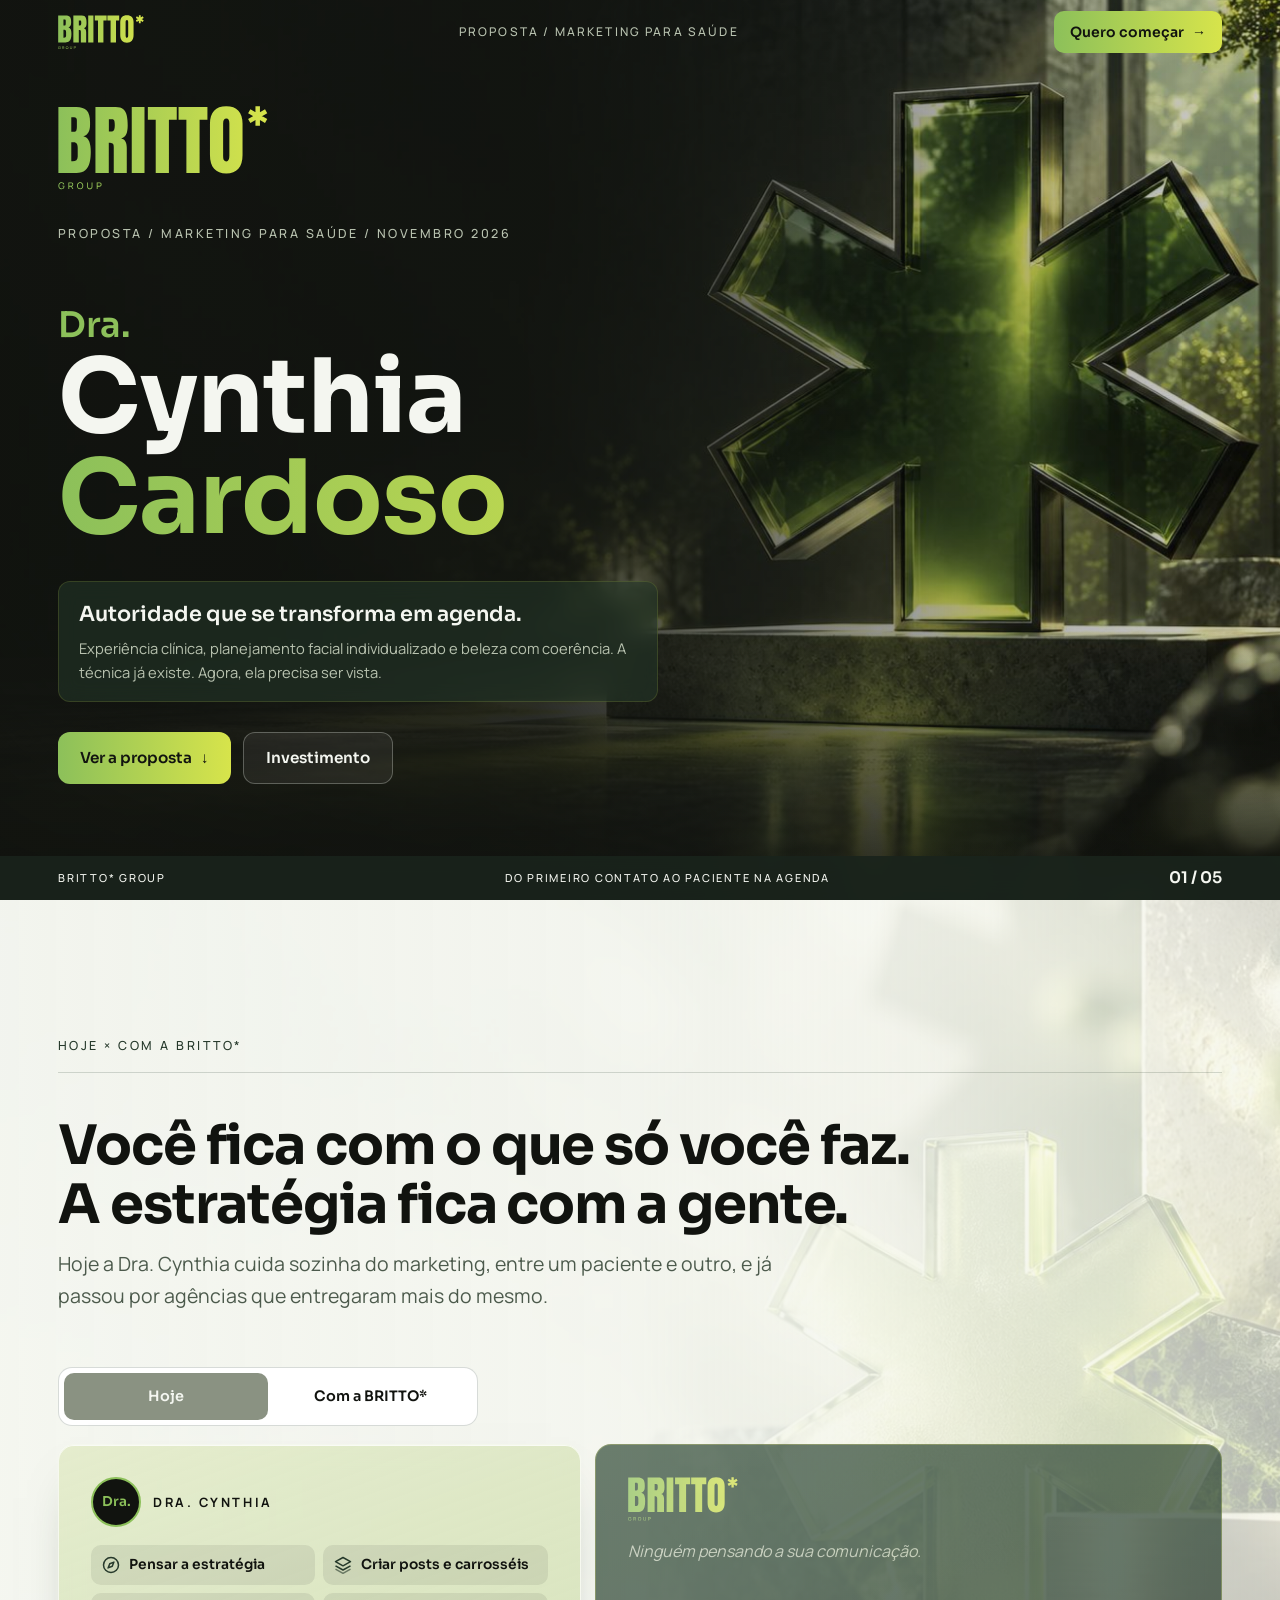
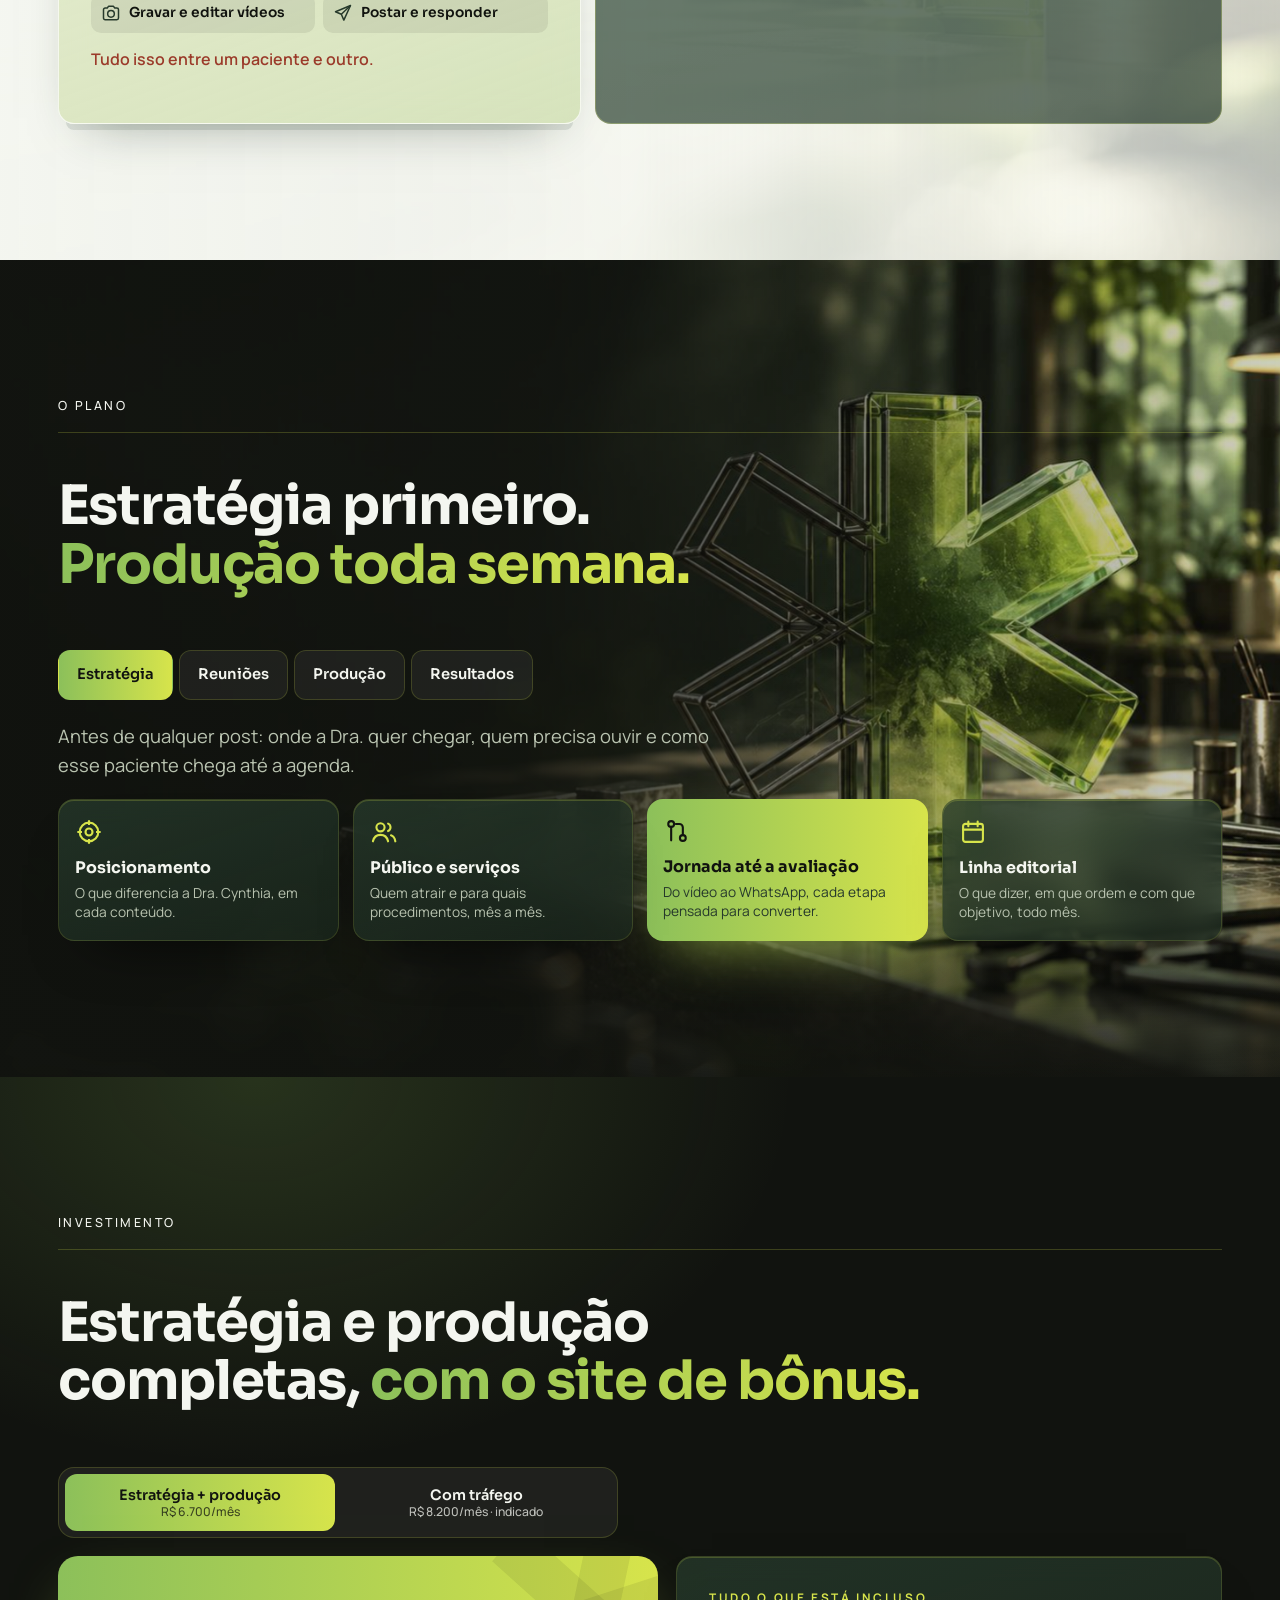
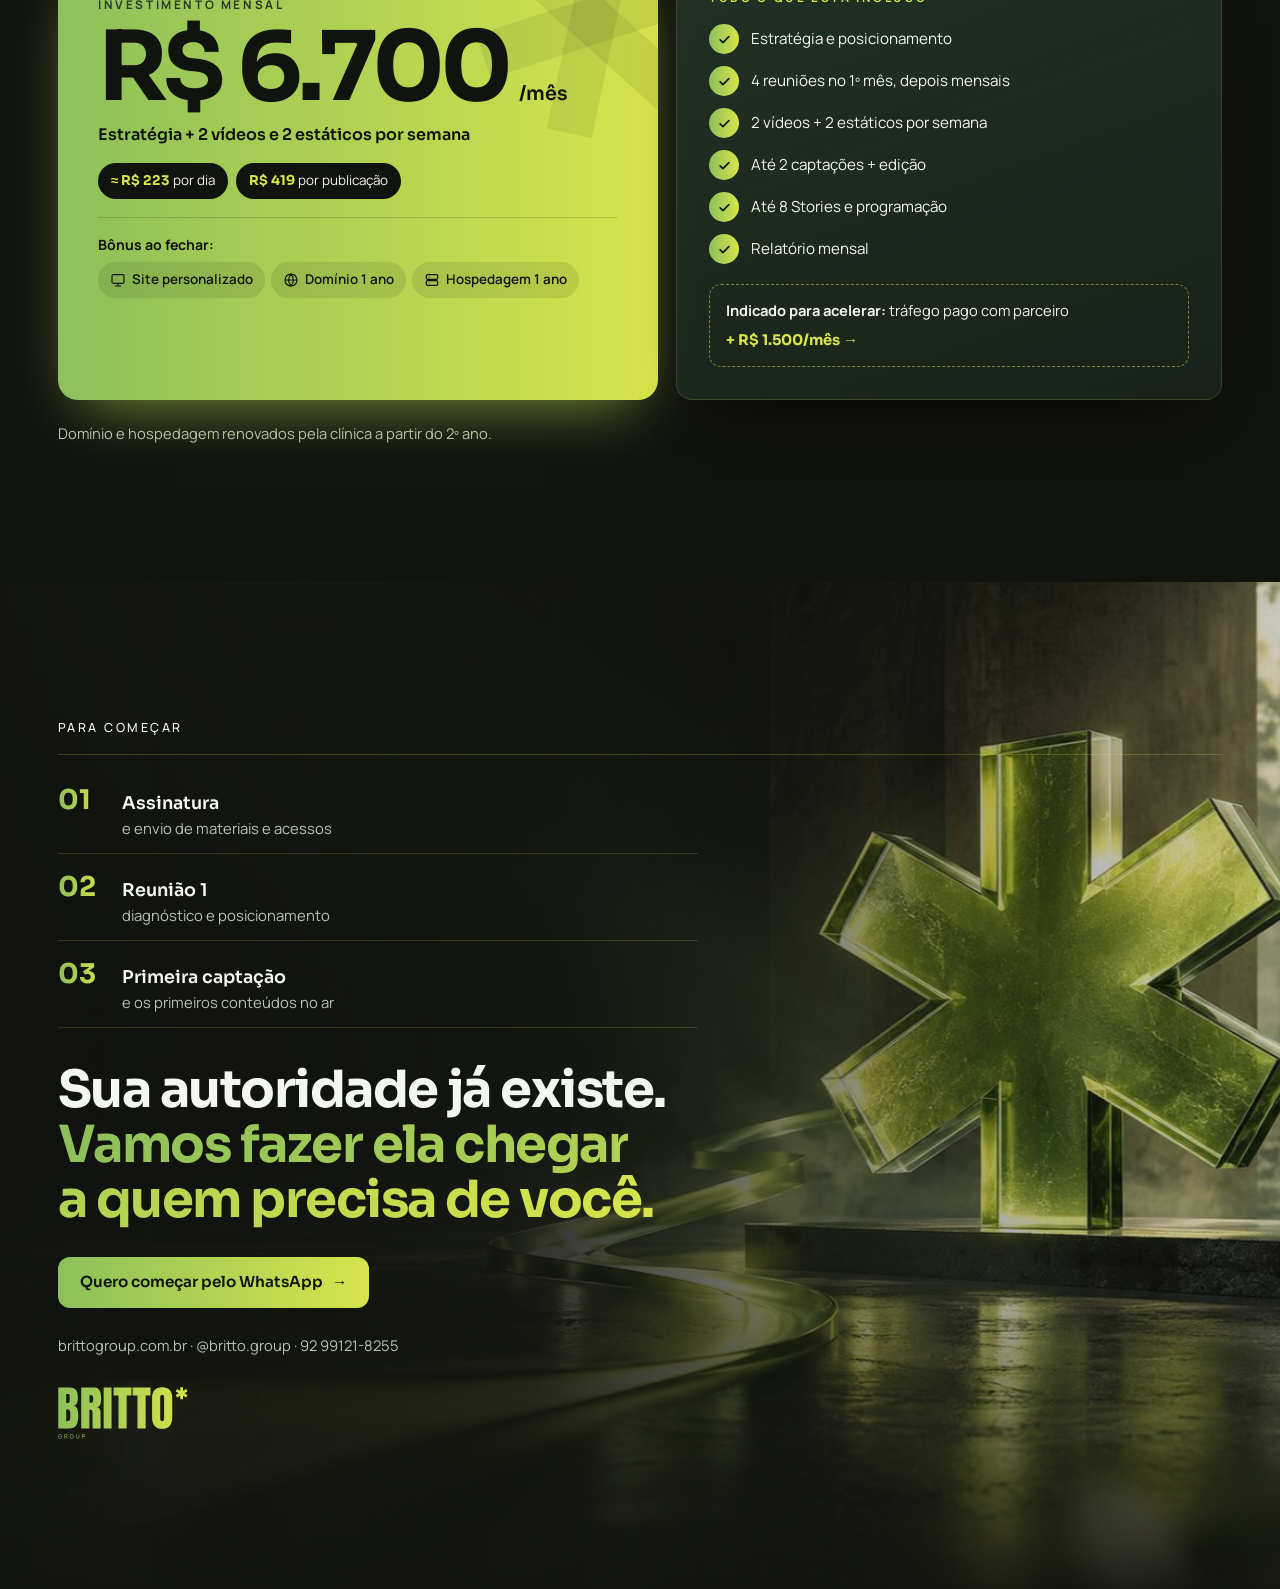
==== commit fe191a4b: "Enxuga a proposta da Dra. Cynthia para 5 blocos De 14 seções para 5: abertura (com os pilares na leg" ====
--- a/proposta/cynthia/index.html
+++ b/proposta/cynthia/index.html
@@ -14,7 +14,7 @@
 <link rel="stylesheet" href="https://fonts.googleapis.com/css2?family=Sora:wght@600;700&family=Manrope:wght@400;500;600&display=swap">
 <style>
 /* Proposta Dra. Cynthia Cardoso — mesma linguagem da proposta Otorhinus e do Guia de Identidade
-   Visual BRITTO* GROUP (vol. 02). Pensada primeiro para o celular: cartões em trilho deslizável,
+   Visual BRITTO* GROUP (vol. 02). Pensada primeiro para o celular e enxuta (5 blocos):
    toques grandes e uma barra fixa com o preço e o botão de começar. */
 :root{
   --limao:#D7E44B;
@@ -84,21 +84,6 @@
 [data-reveal].in{opacity:1;transform:none}
 .logo-svg{display:block;height:auto}
 
-/* trilho deslizável no celular, grade no computador */
-.rail{display:grid;gap:16px}
-@media (max-width:760px){
-  .rail{display:flex;overflow-x:auto;scroll-snap-type:x mandatory;margin-inline:-18px;padding:4px 18px 18px;gap:12px;scrollbar-width:none;overscroll-behavior-x:contain}
-  .rail::-webkit-scrollbar{display:none}
-  .rail > *{flex:0 0 84%;scroll-snap-align:center}
-  .rail > [data-reveal]{opacity:1;transform:none}
-}
-.dots{display:none;justify-content:center;gap:8px;margin-top:4px}
-.dots i{width:7px;height:7px;border-radius:4px;background:currentColor;opacity:.25;transition:width .3s,opacity .3s}
-.dots i.on{width:22px;opacity:.9;background:var(--limao-2)}
-@media (max-width:760px){.dots{display:flex}}
-.swipe{display:none;font-size:.8rem;font-weight:600;letter-spacing:.14em;text-transform:uppercase;opacity:.6;margin:-6px 0 12px}
-@media (max-width:760px){.swipe{display:block}}
-
 /* ---------- topo ---------- */
 .top{position:fixed;inset:0 0 auto;z-index:50;padding-top:env(safe-area-inset-top,0px);transition:background .35s,border-color .35s;border-bottom:1px solid transparent}
 .top.solid{background:rgba(17,19,15,.92);-webkit-backdrop-filter:blur(14px);backdrop-filter:blur(14px);border-color:rgba(215,228,75,.12)}
@@ -153,231 +138,136 @@
 .caption small{display:block;margin-top:6px;color:var(--mute-d);font-size:.92rem}
 .hero-copy{max-width:760px}
 
-/* ---------- 02. técnica ---------- */
-.pillars{display:flex;flex-direction:column;gap:14px}
-.pillar{display:flex;align-items:center;gap:18px;padding:22px 24px;transition:transform .4s var(--ease)}
-.pillar:hover{transform:translateX(6px)}
-.pillar .pi{flex:none;width:52px;height:52px;border-radius:12px;background:var(--profundo);color:var(--limao);display:grid;place-items:center}
-.pillar .pi svg{width:26px;height:26px}
-.pillar h3{font-size:1.12rem;font-weight:600}
-.pillar p{color:var(--mute-l);font-size:.97rem;margin-top:2px}
-.pillar.deep .pi{background:var(--grad);color:var(--carvao)}
-.pillar.deep h3{color:var(--limao)}
-.pillar.deep p{color:var(--mute-d)}
-
-/* ---------- 03. hoje ---------- */
-.solo{position:relative;display:grid;grid-template-columns:1fr 1fr;gap:14px;align-items:center;max-width:980px;margin-inline:auto}
-@media (min-width:860px){.solo{grid-template-columns:1fr 260px 1fr;grid-template-rows:auto auto;gap:22px 34px}}
-.task{display:flex;align-items:center;gap:12px;padding:16px 16px;font-family:var(--f-title);font-weight:600;font-size:.98rem;line-height:1.25}
-.task .ti{flex:none;width:42px;height:42px;border-radius:10px;background:rgba(215,228,75,.12);border:1px solid rgba(215,228,75,.3);color:var(--limao);display:grid;place-items:center}
-.task .ti svg{width:22px;height:22px}
-.task{animation:jitter 3.6s ease-in-out infinite;animation-delay:var(--jd,0s)}
-@keyframes jitter{0%,100%{transform:translate(0,0)}25%{transform:translate(2px,-3px)}50%{transform:translate(-2px,2px)}75%{transform:translate(1px,3px)}}
-.me{grid-column:1 / -1;order:-1;justify-self:center;width:min(200px,52vw);aspect-ratio:1;border-radius:50%;display:grid;place-items:center;text-align:center;background:radial-gradient(circle at 40% 30%,#2f4a36,var(--carvao));border:2.5px solid var(--limao-2);box-shadow:0 0 0 10px rgba(140,192,90,.1),0 0 80px rgba(140,192,90,.35);font-family:var(--f-title);font-weight:700;font-size:1.5rem;margin-bottom:10px;animation:pulse 2.4s ease-in-out infinite}
-.me small{display:block;font-size:.95rem;font-weight:600;color:var(--limao-2)}
-@keyframes pulse{50%{box-shadow:0 0 0 18px rgba(140,192,90,.06),0 0 100px rgba(140,192,90,.45)}}
-@media (min-width:860px){
-  .me{grid-column:2;grid-row:1 / span 2;order:0;width:240px;margin:0}
-  .t1{grid-column:1;grid-row:1}.t2{grid-column:3;grid-row:1}.t3{grid-column:1;grid-row:2}.t4{grid-column:3;grid-row:2}
-}
-
-/* ---------- 04. com a BRITTO* ---------- */
-.hand{display:grid;gap:18px}
-@media (min-width:900px){.hand{grid-template-columns:.8fr 1.2fr;align-items:stretch}}
-.side{padding:clamp(24px,3.5vw,34px)}
-.who{display:flex;align-items:center;gap:14px;margin-bottom:20px}
-.who .av{width:58px;height:58px;border-radius:50%;background:var(--carvao);border:2px solid var(--limao-2);display:grid;place-items:center;font-family:var(--f-title);font-weight:600;color:var(--limao-2);font-size:.95rem}
+/* ---------- 02. hoje × com a BRITTO* ---------- */
+.sw{display:inline-grid;grid-template-columns:1fr 1fr;position:relative;background:#fff;border:1px solid var(--line-l);border-radius:14px;padding:5px;margin-bottom:18px;width:min(100%,420px)}
+.sw button{all:unset;box-sizing:border-box;cursor:pointer;position:relative;z-index:1;text-align:center;padding:12px 10px;font-family:var(--f-title);font-weight:600;font-size:.9rem;border-radius:10px;transition:color .3s}
+.sw .knob{position:absolute;top:5px;bottom:5px;left:5px;width:calc(50% - 5px);border-radius:10px;background:#8a9282;transition:transform .5s var(--ease),background .4s}
+.sw[data-v="com"] .knob{transform:translateX(100%);background:var(--profundo)}
+.sw button[aria-pressed="true"]{color:var(--porcelana)}
+.split{display:grid;gap:14px}
+@media (min-width:860px){.split{grid-template-columns:1fr 1.2fr}}
+.col{padding:clamp(22px,3.5vw,32px);min-height:280px;transition:background .5s,opacity .5s}
+.who{display:flex;align-items:center;gap:12px;margin-bottom:18px}
+.who .av{width:50px;height:50px;border-radius:50%;background:var(--carvao);border:2px solid var(--limao-2);display:grid;place-items:center;font-family:var(--f-title);font-weight:600;color:var(--limao-2);font-size:.85rem}
 .who b{font-size:.8rem;letter-spacing:.2em;text-transform:uppercase}
-.checks{list-style:none;margin:0;padding:0;display:flex;flex-direction:column;gap:14px}
-.checks li{display:flex;gap:14px;align-items:center;font-size:1.03rem}
-.ck{flex:none;width:34px;height:34px;border-radius:50%;background:var(--profundo);color:var(--limao);display:grid;place-items:center}
-.ck svg{width:16px;height:16px}
-.side.deep .ck{background:var(--grad);color:var(--carvao)}
-.side.deep .logo-svg{width:120px;margin-bottom:22px}
-.team{display:grid;grid-template-columns:1fr;gap:12px}
-@media (min-width:520px){.team{grid-template-columns:1fr 1fr}}
-.team div{display:flex;align-items:center;gap:12px;padding:16px;border-radius:12px;background:rgba(244,246,240,.06);border:1px solid rgba(215,228,75,.18);font-family:var(--f-title);font-weight:600;font-size:.98rem;line-height:1.25;opacity:0;transform:translateX(-30px) scale(.96);transition:opacity .6s var(--ease),transform .6s var(--ease);transition-delay:calc(var(--i) * 140ms + 200ms)}
-.side.in .team div{opacity:1;transform:none}
-.team svg{flex:none;width:24px;height:24px;color:var(--limao)}
-.side.deep .tag{margin-top:20px;font-family:var(--f-title);font-weight:600;color:var(--limao)}
-
-/* ---------- 05. estratégia ---------- */
-@media (min-width:761px){.rail.four{grid-template-columns:repeat(4,1fr)}}
-.scard{padding:28px 24px;min-height:300px}
-.scard .si{width:62px;height:62px;border-radius:14px;background:rgba(215,228,75,.12);border:1px solid rgba(215,228,75,.35);color:var(--limao);display:grid;place-items:center}
-.scard .si svg{width:30px;height:30px}
-.scard h3{margin-top:28px;font-size:1.3rem}
-.scard p{margin-top:12px;color:var(--mute-d);font-size:.97rem}
-.scard.solid-lime .si{background:var(--carvao);border-color:var(--carvao)}
-.scard.solid-lime p{color:var(--profundo)}
-
-/* ---------- 06. acompanhamento ---------- */
-.follow{display:grid;gap:18px}
-@media (min-width:900px){.follow{grid-template-columns:1.5fr 1fr}}
-.m1{padding:clamp(24px,3.5vw,36px)}
-.m1 .k,.m2 .k{font-size:.75rem;font-weight:600;letter-spacing:.22em;text-transform:uppercase}
-.m1 .k{color:var(--profundo)}
-.weeks{display:grid;grid-template-columns:repeat(4,1fr);gap:8px;margin-top:22px}
-.wk{all:unset;box-sizing:border-box;cursor:pointer;text-align:center;padding:14px 4px;border-radius:12px;background:rgba(17,19,15,.1);transition:background .3s,transform .3s var(--ease)}
-.wk b{display:grid;place-items:center;margin:0 auto;width:46px;height:46px;border-radius:50%;background:rgba(244,246,240,.75);font-family:var(--f-title);font-size:1.2rem;color:var(--profundo)}
-.wk span{display:block;margin-top:8px;font-size:.78rem;font-weight:600}
-.wk.on{background:var(--carvao);color:var(--porcelana);transform:translateY(-3px)}
-.wk.on b{background:var(--grad);color:var(--carvao)}
-.wk-detail{margin-top:16px;min-height:62px;padding:16px 18px;border-radius:12px;background:var(--carvao);color:var(--porcelana);font-family:var(--f-title);font-weight:600;font-size:1.05rem}
-.wk-detail small{display:block;font-family:var(--f-text);font-size:.75rem;font-weight:600;letter-spacing:.18em;text-transform:uppercase;color:var(--limao);margin-bottom:2px}
-.m1 .sum{margin-top:18px;font-family:var(--f-title);font-weight:600}
-.m2{padding:clamp(24px,3.5vw,36px);background:var(--carvao);color:var(--porcelana);border-radius:var(--r)}
-.m2 .k{color:var(--limao)}
-.m2 strong{display:block;margin-top:18px;font-family:var(--f-title);font-size:clamp(2rem,4vw,2.6rem);letter-spacing:-.03em}
-.m2 p{margin-top:6px;color:var(--mute-d)}
-
-/* ---------- 07. produção ---------- */
-.prod{display:grid;gap:18px}
-@media (min-width:900px){.prod{grid-template-columns:1fr 1fr}}
-.cal{padding:clamp(22px,3.5vw,34px)}
-.cal h3{display:flex;align-items:baseline;gap:10px;font-size:1.2rem}
-.cal h3 b{font-size:3rem;line-height:1;color:var(--profundo)}
-.grid16{margin-top:18px;display:grid;grid-template-columns:52px repeat(4,1fr);gap:8px;align-items:center}
-.grid16 span{font-size:.72rem;font-weight:700;letter-spacing:.08em;color:var(--profundo)}
-.grid16 i{height:38px;border-radius:8px;transform:scale(0);transition:transform .45s var(--ease);transition-delay:calc(var(--i) * 45ms)}
+.tlist{list-style:none;margin:0;padding:0;display:grid;grid-template-columns:1fr 1fr;gap:8px}
+.tlist li{display:flex;align-items:center;gap:8px;padding:10px;border-radius:10px;background:rgba(17,19,15,.08);font-family:var(--f-title);font-weight:600;font-size:.86rem;line-height:1.2;animation:jitter 3.4s ease-in-out infinite}
+.tlist li:nth-child(2){animation-delay:-.8s}.tlist li:nth-child(3){animation-delay:-1.6s}.tlist li:nth-child(4){animation-delay:-2.4s}
+.tlist svg{flex:none;width:20px;height:20px;color:var(--profundo)}
+@keyframes jitter{0%,100%{transform:translate(0,0)}25%{transform:translate(1.5px,-2px)}50%{transform:translate(-1.5px,1.5px)}75%{transform:translate(1px,2px)}}
+.overload{margin-top:14px;font-weight:600;color:#9b3b2a}
+.col.deep .logo-svg{width:110px;margin-bottom:18px}
+.empty{color:var(--mute-d);font-style:italic}
+.team{display:grid;grid-template-columns:1fr 1fr;gap:8px}
+.team div{display:flex;align-items:center;gap:8px;padding:12px 10px;border-radius:10px;background:rgba(244,246,240,.06);border:1px solid rgba(215,228,75,.18);font-family:var(--f-title);font-weight:600;font-size:.86rem;line-height:1.2;animation:slideIn .6s var(--ease) both;animation-delay:calc(var(--i) * 120ms)}
+.team svg{flex:none;width:20px;height:20px;color:var(--limao)}
+@keyframes slideIn{from{opacity:0;transform:translateX(-24px)}to{opacity:1;transform:none}}
+.col.deep .tag{margin-top:16px;font-family:var(--f-title);font-weight:600;color:var(--limao)}
+.split[data-v="hoje"] .com-only,.split[data-v="com"] .hoje-only{display:none}
+.split[data-v="hoje"] .col.deep{opacity:.7}
+.checks{list-style:none;margin:0;padding:0;display:flex;flex-direction:column;gap:12px}
+.checks li{display:flex;gap:12px;align-items:center;font-size:1rem;line-height:1.35}
+.checks.small li{font-size:.95rem}
+.ck{flex:none;width:30px;height:30px;border-radius:50%;background:var(--profundo);color:var(--limao);display:grid;place-items:center}
+.ck svg{width:15px;height:15px}
+.split[data-v="com"] .checks li{animation:slideIn .5s var(--ease) both}
+.split[data-v="com"] .checks li:nth-child(2){animation-delay:.1s}.split[data-v="com"] .checks li:nth-child(3){animation-delay:.2s}
+
+/* ---------- 03. o plano (abas) ---------- */
+.tabs{display:flex;gap:6px;overflow-x:auto;scrollbar-width:none;margin:0 -18px 22px;padding:0 18px}
+.tabs::-webkit-scrollbar{display:none}
+.tabs button{all:unset;box-sizing:border-box;cursor:pointer;flex:none;padding:12px 18px;border-radius:12px;font-family:var(--f-title);font-weight:600;font-size:.92rem;background:rgba(244,246,240,.06);border:1px solid rgba(215,228,75,.18);transition:background .3s,color .3s}
+.tabs button[aria-selected="true"]{background:var(--grad);color:var(--carvao);border-color:transparent}
+.pane{animation:paneIn .5s var(--ease)}
+@keyframes paneIn{from{opacity:0;transform:translateY(12px)}to{opacity:1;transform:none}}
+.pane-lede{font-size:clamp(1rem,1.6vw,1.15rem);color:var(--mute-d);max-width:60ch;margin-bottom:18px}
+.g2{display:grid;grid-template-columns:1fr 1fr;gap:10px}
+@media (min-width:900px){.g2{grid-template-columns:repeat(4,1fr);gap:14px}}
+.mini{padding:18px 16px;display:flex;flex-direction:column;gap:6px}
+.mini svg{width:28px;height:28px;color:var(--limao);margin-bottom:6px}
+.mini b{font-family:var(--f-title);font-size:1rem;line-height:1.2}
+.mini span{font-size:.86rem;color:var(--mute-d);line-height:1.4}
+.mini.solid-lime svg{color:var(--carvao)}
+.mini.solid-lime span{color:var(--profundo)}
+.weeks{list-style:none;margin:0;padding:0;display:grid;grid-template-columns:1fr 1fr;gap:10px}
+@media (min-width:900px){.weeks{grid-template-columns:repeat(4,1fr)}}
+.weeks li{display:flex;align-items:center;gap:12px;padding:14px;border-radius:12px;background:rgba(244,246,240,.06);border:1px solid rgba(215,228,75,.18);font-family:var(--f-title);font-weight:600;font-size:.88rem;line-height:1.25}
+.weeks b{flex:none;width:38px;height:38px;border-radius:50%;background:var(--grad);color:var(--carvao);display:grid;place-items:center;font-size:1rem}
+.after{margin-top:12px;padding:16px 18px;font-size:.97rem}
+.prod{display:grid;gap:16px;align-items:center}
+@media (min-width:900px){.prod{grid-template-columns:1fr 1fr;gap:28px}}
+.cal{padding:18px}
+.grid16{display:grid;grid-template-columns:44px repeat(4,1fr);gap:6px;align-items:center}
+.grid16 span{font-size:.7rem;font-weight:700;letter-spacing:.06em;color:var(--profundo)}
+.grid16 i{height:30px;border-radius:7px;animation:pop .45s var(--ease) both;animation-delay:calc(var(--i) * 35ms)}
 .grid16 i.v{background:var(--carvao)}
 .grid16 i.e{background:var(--grad)}
-.cal.in .grid16 i{transform:none}
-.legend{display:flex;flex-wrap:wrap;gap:8px 18px;margin-top:16px;font-size:.9rem;font-weight:600}
+@keyframes pop{from{transform:scale(0)}to{transform:none}}
+.legend{display:flex;flex-wrap:wrap;gap:6px 16px;margin-top:12px;font-size:.85rem;font-weight:600}
 .legend span{display:inline-flex;align-items:center;gap:8px}
-.legend i{width:13px;height:13px;border-radius:3px}
-.cal .note{margin-top:10px}
-.month{padding:clamp(22px,3.5vw,34px);background:var(--carvao);color:var(--porcelana);border-radius:var(--r)}
-.month .k{font-size:.75rem;font-weight:600;letter-spacing:.22em;text-transform:uppercase;color:var(--limao);margin-bottom:18px}
-.month .ck{background:var(--grad);color:var(--carvao)}
-
-/* ---------- 08. vídeos ---------- */
-.vids{display:grid;gap:14px;align-items:stretch}
-@media (min-width:860px){.vids{grid-template-columns:1fr auto 1fr;gap:20px}}
-.vcard{padding:clamp(24px,3.5vw,36px)}
-.vcard .vk{display:flex;align-items:center;gap:12px;font-size:.75rem;font-weight:600;letter-spacing:.22em;text-transform:uppercase}
-.vcard .vk svg{width:34px;height:34px}
-.vcard strong{display:block;margin-top:22px;font-family:var(--f-title);font-size:clamp(2.6rem,7vw,4.2rem);line-height:1;letter-spacing:-.04em}
-.vcard h3{margin-top:22px;font-size:clamp(1.6rem,3.4vw,2.2rem)}
-.vcard p{margin-top:12px;font-size:1.02rem}
-.vcard.solid-lime p{color:var(--profundo)}
-.vcard.glass p{color:var(--mute-d)}
-.vcard.glass .vk{color:var(--limao)}
-.plus{display:grid;place-items:center;font-family:var(--f-title);font-size:2.4rem;font-weight:700;color:var(--limao)}
-
-/* ---------- 09. rotina ---------- */
-.steps{position:relative}
-@media (min-width:761px){.steps{grid-template-columns:repeat(4,1fr);gap:18px}}
-.steps-bar{display:none}
-@media (min-width:761px){
-  .steps-bar{display:block;position:absolute;left:0;right:0;top:-26px;height:3px;background:rgba(215,228,75,.15);border-radius:2px;overflow:hidden}
-  .steps-bar i{display:block;height:100%;width:calc(var(--s,0) * 100%);background:var(--grad)}
-}
-.step{padding:26px 24px;min-height:260px;display:flex;flex-direction:column;transition:transform .5s var(--ease)}
-.step .top-row{display:flex;justify-content:space-between;align-items:center}
-.step .big{font-family:var(--f-title);font-size:2.6rem;font-weight:700;line-height:1;background:var(--grad);-webkit-background-clip:text;background-clip:text;color:transparent}
-.step .top-row svg{width:30px;height:30px;color:var(--limao)}
-.step h3{margin-top:26px;font-size:1.4rem}
-.step p{margin-top:10px;color:var(--mute-d);font-size:.97rem}
-.step.solid-lime .big{background:none;color:var(--carvao)}
-.step.solid-lime .top-row svg{color:var(--carvao)}
-.step.solid-lime p{color:var(--profundo)}
-.step.cur{transform:translateY(-8px)}
-
-/* ---------- 10. resultados ---------- */
-.funnel{display:flex;flex-direction:column;align-items:center;gap:12px}
-.lvl{width:calc(100% - var(--n) * 7%);display:flex;align-items:center;gap:14px;padding:12px 22px 12px 12px;border-radius:999px;border:1px solid rgba(140,192,90,.5);background:color-mix(in srgb,var(--limao-2) calc(10% + var(--n) * 10%),#fff);transition:transform .4s var(--ease)}
-.lvl:hover{transform:scale(1.02)}
-.lvl .li{flex:none;width:50px;height:50px;border-radius:50%;background:var(--profundo);color:var(--limao);display:grid;place-items:center}
-.lvl .li svg{width:24px;height:24px}
-.lvl b{font-family:var(--f-title);font-size:1.08rem;color:var(--profundo)}
-.lvl span{display:block;font-size:.93rem;color:var(--mute-l);line-height:1.35}
-.lvl.last{background:var(--deep);border-color:rgba(215,228,75,.4)}
-.lvl.last b{color:var(--limao)}
-.lvl.last span{color:var(--mute-d)}
-.lvl.last .li{background:var(--grad);color:var(--carvao)}
-@media (max-width:760px){.lvl{width:calc(100% - var(--n) * 4%);border-radius:20px}}
-
-/* ---------- 11. bônus ---------- */
-.pill-k{display:inline-block;background:var(--grad);color:var(--carvao);border-radius:999px;padding:8px 18px;font-size:.75rem;font-weight:700;letter-spacing:.24em;text-transform:uppercase}
-@media (min-width:761px){.rail.three{grid-template-columns:repeat(3,1fr)}}
-.bcard{padding:28px 24px;min-height:260px}
-.bcard .bi{width:62px;height:62px;border-radius:14px;background:rgba(215,228,75,.12);border:1px solid rgba(215,228,75,.35);color:var(--limao);display:grid;place-items:center}
-.bcard .bi svg{width:30px;height:30px}
-.bcard h3{margin-top:26px;font-size:1.3rem}
-.bcard p{margin-top:10px;color:var(--mute-d)}
-.bcard.solid-lime .bi{background:var(--carvao);border-color:var(--carvao)}
-.bcard.solid-lime p{color:var(--profundo)}
-
-/* ---------- 12. investimento ---------- */
-.plan-sw{display:grid;grid-template-columns:1fr 1fr;gap:6px;padding:6px;border-radius:16px;background:rgba(244,246,240,.06);border:1px solid rgba(215,228,75,.18);max-width:560px;margin-bottom:22px}
-.plan-sw button{all:unset;box-sizing:border-box;cursor:pointer;text-align:center;padding:12px 10px;border-radius:12px;font-family:var(--f-title);font-weight:600;font-size:.92rem;line-height:1.25;transition:background .35s,color .35s}
-.plan-sw button small{display:block;font-family:var(--f-text);font-weight:500;font-size:.78rem;opacity:.75}
+.legend i{width:12px;height:12px;border-radius:3px}
+#plano .ck{background:var(--grad);color:var(--carvao)}
+.funnel{display:flex;flex-direction:column;align-items:center;gap:8px}
+.lvl{width:calc(100% - var(--n) * 8%);display:flex;align-items:center;gap:10px;padding:12px 16px;border-radius:12px;background:rgba(140,192,90,calc(.1 + var(--n) * .08));border:1px solid rgba(215,228,75,.25)}
+.lvl svg{flex:none;width:22px;height:22px;color:var(--limao)}
+.lvl b{font-family:var(--f-title);font-size:.98rem}
+.lvl span{margin-left:auto;font-size:.82rem;color:var(--mute-d);text-align:right}
+.lvl.last{background:var(--grad);color:var(--carvao);border:0}
+.lvl.last svg{color:var(--carvao)}
+.lvl.last span{color:var(--profundo)}
+
+/* ---------- 04. investimento ---------- */
+.plan-sw{display:grid;grid-template-columns:1fr 1fr;gap:6px;padding:6px;border-radius:16px;background:rgba(244,246,240,.06);border:1px solid rgba(215,228,75,.18);max-width:560px;margin-bottom:18px}
+.plan-sw button{all:unset;box-sizing:border-box;cursor:pointer;text-align:center;padding:12px 8px;border-radius:12px;font-family:var(--f-title);font-weight:600;font-size:.9rem;line-height:1.25;transition:background .35s,color .35s}
+.plan-sw button small{display:block;font-family:var(--f-text);font-weight:500;font-size:.76rem;opacity:.75}
 .plan-sw button[aria-pressed="true"]{background:var(--grad);color:var(--carvao)}
-.inv{display:grid;gap:18px}
-@media (min-width:960px){.inv{grid-template-columns:1.2fr 1fr}}
-.price{position:relative;overflow:hidden;padding:clamp(26px,4vw,44px);border-radius:20px;display:flex;flex-direction:column}
-.price .ast-bg{position:absolute;right:-50px;top:-50px;width:250px;height:250px;color:rgba(17,19,15,.08);transform:rotate(12deg)}
+.inv{display:grid;gap:14px}
+@media (min-width:960px){.inv{grid-template-columns:1.1fr 1fr;gap:18px}}
+.price{position:relative;overflow:hidden;padding:clamp(24px,4vw,40px);border-radius:20px}
+.price .ast-bg{position:absolute;right:-50px;top:-50px;width:230px;height:230px;color:rgba(17,19,15,.08);transform:rotate(12deg)}
 .price > *{position:relative}
-.price .k{font-size:.75rem;font-weight:700;letter-spacing:.22em;text-transform:uppercase;color:var(--profundo)}
-.price .now{margin-top:14px;font-family:var(--f-title);display:flex;align-items:baseline;flex-wrap:wrap;gap:4px 10px}
-.price .now strong{font-size:clamp(3.2rem,11vw,6.2rem);font-weight:700;letter-spacing:-.05em;line-height:.9}
-.price .now small{font-size:1.3rem;font-weight:600}
-.price .sub{margin-top:14px;font-family:var(--f-title);font-weight:600;font-size:1.05rem}
-.squares{display:grid;grid-template-columns:repeat(8,1fr);gap:6px;margin-top:20px;max-width:420px}
-.squares i{aspect-ratio:1;border-radius:6px;background:var(--carvao)}
-.squares i.e{background:rgba(244,246,240,.9)}
-.price .traffic{margin-top:16px;display:none;align-items:center;gap:10px;padding:12px 14px;border-radius:12px;background:var(--carvao);color:var(--limao);font-weight:600;font-size:.95rem}
-.price.with-t .traffic{display:flex}
-.price .traffic svg{width:22px;height:22px;flex:none}
-.price .fine{margin-top:auto;padding-top:20px;font-size:.88rem;color:var(--profundo)}
-.incl{padding:clamp(24px,3.5vw,36px)}
-.incl .k{font-size:.75rem;font-weight:600;letter-spacing:.22em;text-transform:uppercase;color:var(--limao);margin-bottom:18px}
+.price .k,.incl .k{font-size:.74rem;font-weight:700;letter-spacing:.22em;text-transform:uppercase}
+.price .k{color:var(--profundo)}
+.price .now{margin-top:10px;font-family:var(--f-title);display:flex;align-items:baseline;flex-wrap:wrap;gap:4px 10px}
+.price .now strong{font-size:clamp(3rem,11vw,6rem);font-weight:700;letter-spacing:-.05em;line-height:.9}
+.price .now small{font-size:1.2rem;font-weight:600}
+.price .sub{margin-top:10px;font-family:var(--f-title);font-weight:600;font-size:1rem}
+.minis{display:flex;flex-wrap:wrap;gap:8px;margin-top:16px}
+.minis span{background:var(--carvao);color:var(--porcelana);border-radius:999px;padding:7px 13px;font-size:.84rem}
+.minis b{color:var(--limao);font-family:var(--f-title)}
+.bonus{display:flex;flex-wrap:wrap;gap:6px;margin-top:18px;padding-top:16px;border-top:1px solid rgba(17,19,15,.15)}
+.bonus p{flex:1 1 100%;font-size:.88rem}
+.bonus span{display:inline-flex;align-items:center;gap:6px;background:rgba(17,19,15,.1);border-radius:999px;padding:7px 12px;font-size:.84rem;font-weight:600}
+.bonus svg{width:16px;height:16px}
+.incl{padding:clamp(22px,3.5vw,32px)}
+.incl .k{color:var(--limao);margin-bottom:16px}
 .incl .ck{background:var(--grad);color:var(--carvao)}
-.incl li.t{display:none}
-.incl.with-t li.t{display:flex}
-.tiles{display:grid;gap:12px;margin-top:18px;grid-template-columns:repeat(auto-fit,minmax(200px,1fr))}
-.tile{padding:20px 22px}
-.tile strong{display:block;font-family:var(--f-title);font-size:clamp(1.6rem,3vw,2.1rem);letter-spacing:-.03em}
-.tile span{display:block;margin-top:4px;color:var(--mute-d);font-size:.93rem}
-@media (max-width:760px){.tiles{grid-template-columns:1fr 1fr}.tile:last-child{grid-column:1 / -1}}
-
-/* ---------- 13. tráfego ---------- */
-.upsell{background:radial-gradient(80% 90% at 30% 30%,#2b4a33 0%,#1c2e21 55%,var(--carvao) 100%)}
-.up{display:grid;gap:28px;align-items:start}
-@media (min-width:960px){.up{grid-template-columns:1fr 1fr}}
-.up h2{font-size:clamp(1.85rem,4.2vw,3rem)}
-.up .partner{margin-top:18px;color:var(--mute-d);font-size:.97rem}
-.up .partner b{color:var(--porcelana)}
-.addon{margin-top:24px;padding:22px 24px;display:flex;flex-wrap:wrap;align-items:center;justify-content:space-between;gap:14px}
-.addon small{display:block;font-size:.82rem;color:var(--profundo);font-weight:600}
-.addon strong{font-family:var(--f-title);font-size:clamp(1.8rem,4vw,2.4rem);letter-spacing:-.03em}
-.feats{display:flex;flex-direction:column;gap:10px}
-.feat{display:flex;align-items:center;gap:14px;padding:14px 18px 14px 14px}
-.feat .fi{flex:none;width:46px;height:46px;border-radius:12px;background:rgba(215,228,75,.12);border:1px solid rgba(215,228,75,.35);color:var(--limao);display:grid;place-items:center}
-.feat .fi svg{width:22px;height:22px}
-.feat b{font-family:var(--f-title);font-weight:600}
-.feat span{display:block;font-size:.9rem;color:var(--mute-d);line-height:1.35}
-
-/* ---------- 14. começar ---------- */
-.final{padding-bottom:clamp(120px,13vw,160px)}
+.incl .t-only{display:none}
+.incl.with-t .t-only{display:block;animation:paneIn .5s var(--ease)}
+.incl.with-t .base-only{display:none}
+.up-btn{all:unset;box-sizing:border-box;cursor:pointer;display:flex;flex-wrap:wrap;justify-content:space-between;align-items:center;gap:6px 12px;width:100%;margin-top:20px;padding:14px 16px;border-radius:12px;border:1px dashed rgba(215,228,75,.5);font-size:.92rem;transition:background .3s}
+.up-btn:hover{background:rgba(215,228,75,.08)}
+.up-btn em{font-style:normal;font-family:var(--f-title);font-weight:700;color:var(--limao)}
+.incl .note{font-size:.85rem}
+
+/* ---------- 05. começar ---------- */
+.final{padding-bottom:clamp(110px,13vw,150px)}
 .final .photo img{object-position:70% center}
-.go{list-style:none;margin:30px 0 0;padding:0;display:flex;flex-direction:column;gap:18px;max-width:640px}
-.go li{display:flex;align-items:baseline;gap:22px;padding-bottom:18px;border-bottom:1px solid rgba(215,228,75,.16)}
-.go .n{font-family:var(--f-title);font-size:clamp(1.9rem,4vw,2.8rem);font-weight:700;min-width:2.2ch;background:var(--grad);-webkit-background-clip:text;background-clip:text;color:transparent}
-.go b{font-family:var(--f-title);font-size:1.2rem;font-weight:600}
-.go span{display:block;color:var(--mute-d);font-size:.97rem}
-.closing{margin-top:40px;font-size:clamp(1.9rem,5vw,3.6rem);line-height:1.08;letter-spacing:-.03em;max-width:18ch}
-.contact{margin-top:36px;display:inline-flex;flex-direction:column;gap:4px;padding:18px 22px}
-.contact a{text-decoration:none;padding:4px 0}
+.go{list-style:none;margin:24px 0 0;padding:0;display:flex;flex-direction:column;gap:12px;max-width:640px}
+.go li{display:flex;align-items:baseline;gap:18px;padding-bottom:12px;border-bottom:1px solid rgba(215,228,75,.16)}
+.go .n{font-family:var(--f-title);font-size:1.7rem;font-weight:700;min-width:2.2ch;background:var(--grad);-webkit-background-clip:text;background-clip:text;color:transparent}
+.go b{font-family:var(--f-title);font-size:1.1rem;font-weight:600}
+.go span{display:block;color:var(--mute-d);font-size:.93rem}
+.closing{margin-top:34px;font-size:clamp(1.7rem,4.6vw,3.2rem);line-height:1.08;letter-spacing:-.03em;max-width:18ch}
+.contact{margin-top:26px;font-size:.92rem;color:var(--mute-d)}
+.contact a{text-decoration:none}
 .contact a:hover{color:var(--limao)}
-.final .logo-svg{width:140px;margin-top:40px}
+.final .logo-svg{width:130px;margin-top:30px}
+@media (max-width:760px){section{padding-block:64px}}
 
 @media (prefers-reduced-motion:reduce){
   *,*::before,*::after{animation:none!important;transition:none!important}
   [data-reveal]{opacity:1;transform:none}
-  .team div{opacity:1;transform:none}
-  .grid16 i{transform:none}
 }
 </style>
 </head>
@@ -448,247 +338,133 @@
       <h1 data-reveal style="--d:2"><span class="dra">Dra.</span><span class="n1">Cynthia</span><span class="n2 lime">Cardoso</span></h1>
       <div class="caption" data-reveal style="--d:3">
         <p>Autoridade que se transforma em agenda.</p>
-        <small>Do primeiro contato ao paciente na agenda.</small>
+        <small>Experiência clínica, planejamento facial individualizado e beleza com coerência. A técnica já existe. Agora, ela precisa ser vista.</small>
       </div>
       <div class="btns" data-reveal style="--d:4">
-        <a class="btn" href="#tecnica">Ver a proposta <span class="arr">↓</span></a>
+        <a class="btn" href="#virada">Ver a proposta <span class="arr">↓</span></a>
         <a class="btn ghost" href="#investimento">Investimento</a>
       </div>
     </div>
   </div>
 </section>
 
-<!-- 02 · A TÉCNICA -->
-<section class="light" id="tecnica" data-theme="light">
+<!-- 02 · HOJE × COM A BRITTO* -->
+<section class="light" id="virada" data-theme="light">
   <div class="photo soft"><img src="img/claro.jpg" alt="" loading="lazy"></div>
   <div class="wrap in-front">
     <div class="head">
-      <p class="kicker" data-reveal>Dra. Cynthia Cardoso</p>
-      <h2 class="title" data-reveal style="--d:1">A técnica já existe. Agora, ela precisa ser vista.</h2>
-    </div>
-    <div class="pillars">
-      <div class="pillar glass-l" data-reveal><span class="pi"><svg><use href="#i-award"/></svg></span><div><h3>Experiência clínica</h3><p>Formação e prática que sustentam cada indicação.</p></div></div>
-      <div class="pillar deep" data-reveal style="--d:1"><span class="pi"><svg><use href="#i-compass"/></svg></span><div><h3>Planejamento facial individualizado</h3><p>O rosto pensado por inteiro, não um procedimento isolado.</p></div></div>
-      <div class="pillar glass-l" data-reveal style="--d:2"><span class="pi"><svg><use href="#i-heart"/></svg></span><div><h3>Beleza com coerência</h3><p>Resultado natural, com critério e com limite.</p></div></div>
-    </div>
-    <p class="quote" data-reveal>Quem escolhe um procedimento no rosto escolhe primeiro em quem confiar. E essa confiança começa muito antes da consulta.</p>
-  </div>
-</section>
-
-<!-- 03 · HOJE -->
-<section class="dark" id="hoje" data-theme="dark">
-  <div class="photo" data-par><img src="img/escuro.jpg" alt="" loading="lazy"></div>
-  <div class="wrap in-front">
-    <div class="head">
-      <p class="kicker" data-reveal>Hoje</p>
-      <h2 class="title" data-reveal style="--d:1">Hoje, a Dra. Cynthia cuida sozinha do marketing da clínica.</h2>
-    </div>
-    <div class="solo" data-reveal>
-      <div class="me"><div><small>Dra.</small>Cynthia</div></div>
-      <div class="task glass t1" style="--jd:0s"><span class="ti"><svg><use href="#i-compass"/></svg></span>Pensar a estratégia</div>
-      <div class="task glass t2" style="--jd:-.9s"><span class="ti"><svg><use href="#i-layers"/></svg></span>Criar posts e carrosséis</div>
-      <div class="task glass t3" style="--jd:-1.8s"><span class="ti"><svg><use href="#i-camera"/></svg></span>Gravar e editar vídeos</div>
-      <div class="task glass t4" style="--jd:-2.7s"><span class="ti"><svg><use href="#i-send"/></svg></span>Postar e responder</div>
-    </div>
-    <p class="note" data-reveal style="font-size:1.02rem;max-width:62ch;margin-top:30px">Tudo isso entre um paciente e outro. Está até fazendo mentoria para aprender estratégia, e já passou por agências que entregaram mais do mesmo.</p>
-  </div>
-</section>
-
-<!-- 04 · COM A BRITTO* -->
-<section class="light" id="com" data-theme="light">
-  <div class="wrap">
-    <div class="head">
-      <p class="kicker" data-reveal>Com a BRITTO*</p>
+      <p class="kicker" data-reveal>Hoje × com a BRITTO*</p>
       <h2 class="title" data-reveal style="--d:1">Você fica com o que só você faz. A estratégia fica com a gente.</h2>
-    </div>
-    <div class="hand">
-      <div class="side glass-l" data-reveal>
+      <p class="lede" data-reveal style="--d:2">Hoje a Dra. Cynthia cuida sozinha do marketing, entre um paciente e outro, e já passou por agências que entregaram mais do mesmo.</p>
+    </div>
+    <div class="sw" id="sw" data-v="hoje" data-reveal>
+      <span class="knob"></span>
+      <button type="button" data-v="hoje" aria-pressed="true">Hoje</button>
+      <button type="button" data-v="com" aria-pressed="false">Com a BRITTO*</button>
+    </div>
+    <div class="split" id="split" data-v="hoje">
+      <div class="col glass-l">
         <div class="who"><span class="av">Dra.</span><b>Dra. Cynthia</b></div>
-        <ul class="checks">
+        <ul class="tlist hoje-only">
+          <li><svg><use href="#i-compass"/></svg>Pensar a estratégia</li>
+          <li><svg><use href="#i-layers"/></svg>Criar posts e carrosséis</li>
+          <li><svg><use href="#i-camera"/></svg>Gravar e editar vídeos</li>
+          <li><svg><use href="#i-send"/></svg>Postar e responder</li>
+        </ul>
+        <ul class="checks com-only">
           <li><span class="ck"><svg><use href="#i-check"/></svg></span>Atender pacientes</li>
           <li><span class="ck"><svg><use href="#i-check"/></svg></span>Validar tecnicamente o conteúdo</li>
           <li><span class="ck"><svg><use href="#i-check"/></svg></span>Gravar com roteiro pronto</li>
         </ul>
-      </div>
-      <div class="side deep" data-reveal style="--d:1">
+        <p class="overload hoje-only">Tudo isso entre um paciente e outro.</p>
+      </div>
+      <div class="col deep">
         <svg class="logo-svg" viewBox="109 254 571 228" fill="url(#lime-g)" role="img" aria-label="BRITTO* GROUP"><path d="M 110 436.1 L 110 256.6 L 158.6 256.6 C 171.7 256.6 181.2 259.8 187.2 266.2 C 193.1 272.5 196.1 283 196.1 297.6 L 196.1 305.5 C 196.1 313.9 194.6 320.8 191.5 326 C 188.5 331.2 183.9 334.7 177.7 336.3 C 185.8 338.3 191.2 343.1 194 350.6 C 196.7 358.1 198.1 367.3 198.1 378.1 C 198.1 389.7 197 399.9 194.9 408.6 C 192.7 417.3 188.7 424.1 183 428.9 C 177.3 433.7 169.2 436.1 158.6 436.1 Z M 145.1 324.2 L 152.4 324.2 C 155.8 324.2 157.9 323 158.9 320.4 C 159.8 317.8 160.3 314.7 160.3 311.1 L 160.3 293 C 160.3 287.3 157.7 284.4 152.6 284.4 L 145.1 284.4 Z M 148.7 404.5 C 158 404.5 162.6 400.1 162.6 391.3 L 162.6 368.8 C 162.6 363.7 161.9 359.7 160.3 356.7 C 158.8 353.8 155.9 352.3 151.7 352.3 L 145.1 352.3 L 145.1 404.3 C 146.6 404.4 147.8 404.5 148.7 404.5 Z M 210.8 436.1 L 210.8 256.6 L 265.8 256.6 C 275 256.6 282 258.7 286.6 262.9 C 291.3 267.1 294.5 272.9 296.1 280.4 C 297.7 288 298.5 296.8 298.5 306.9 C 298.5 316.7 297.2 324.5 294.8 330.4 C 292.3 336.2 287.6 340.3 280.7 342.5 C 286.4 343.7 290.3 346.5 292.6 350.9 C 294.9 355.4 296 361.1 296 368.2 L 296 436.1 L 260.6 436.1 L 260.6 365.9 C 260.6 360.6 259.6 357.4 257.4 356.1 C 255.3 354.9 251.8 354.2 247.1 354.2 L 247.1 436.1 Z M 247.3 323.1 L 255.9 323.1 C 260.9 323.1 263.4 317.7 263.4 306.9 C 263.4 299.9 262.8 295.3 261.8 293.1 C 260.7 291 258.6 289.9 255.6 289.9 L 247.3 289.9 Z M 309.5 436.1 L 309.5 256.6 L 344.2 256.6 L 344.2 436.1 Z M 374.7 436.1 L 374.7 291.1 L 353.3 291.1 L 353.3 256.6 L 431.9 256.6 L 431.9 291.1 L 410.6 291.1 L 410.6 436.1 Z M 458.1 436.1 L 458.1 291.1 L 436.8 291.1 L 436.8 256.6 L 515.3 256.6 L 515.3 291.1 L 494 291.1 L 494 436.1 Z M 566.5 437.8 C 552.2 437.8 541.2 433.4 533.6 424.8 C 526 416.1 522.2 403.6 522.2 387.2 L 522.2 301.9 C 522.2 286.6 526 274.9 533.5 266.9 C 541 259 552 255 566.5 255 C 581 255 592 259 599.5 266.9 C 607 274.9 610.8 286.6 610.8 301.9 L 610.8 387.2 C 610.8 403.6 607 416.1 599.4 424.8 C 591.8 433.4 580.9 437.8 566.5 437.8 Z M 566.8 404.7 C 572.3 404.7 575 399.5 575 388.9 L 575 301.3 C 575 292.5 572.3 288 567 288 C 561 288 558 292.6 558 301.6 L 558 389.1 C 558 394.7 558.7 398.7 560.1 401.1 C 561.4 403.5 563.7 404.7 566.8 404.7 Z M 645.9 255 L 658.1 255 L 658.1 308 L 645.9 308 Z M 671.9 263 L 678 273.6 L 632.1 300.1 L 625.9 289.5 Z M 678 289.5 L 671.9 300.1 L 625.9 273.6 L 632.1 263 Z M 118.4 480.4 C 117.1 480.4 116 480.2 115 479.7 C 113.9 479.3 113.1 478.7 112.3 477.9 C 111.6 477 111 476 110.6 474.9 C 110.2 473.7 110 472.4 110 470.9 C 110 469 110.3 467.3 111 465.9 C 111.7 464.5 112.7 463.4 114 462.6 C 115.2 461.8 116.7 461.4 118.4 461.4 C 120.4 461.4 122.1 461.9 123.3 462.9 C 124.6 463.8 125.4 465.1 125.9 466.8 L 123.6 467.2 C 123.2 466.1 122.6 465.2 121.8 464.6 C 120.9 463.9 119.8 463.6 118.5 463.6 C 117.1 463.6 116 463.9 115.1 464.5 C 114.2 465.1 113.5 466 113.1 467.1 C 112.6 468.2 112.4 469.5 112.4 470.9 C 112.4 472.4 112.6 473.6 113.1 474.7 C 113.5 475.8 114.2 476.7 115.1 477.3 C 116 477.9 117.1 478.2 118.5 478.2 C 119.7 478.3 120.7 478 121.5 477.6 C 122.3 477.1 122.9 476.5 123.3 475.6 C 123.8 474.7 124 473.7 124.1 472.5 L 120.2 472.5 L 120.2 470.6 L 126.5 470.6 C 126.5 470.8 126.5 471 126.5 471.2 C 126.5 471.5 126.5 471.6 126.5 471.7 C 126.5 473.4 126.2 474.9 125.6 476.2 C 125 477.5 124.1 478.5 122.9 479.3 C 121.7 480 120.2 480.4 118.4 480.4 Z M 137.2 480 L 137.2 461.8 L 144.4 461.8 C 144.6 461.8 144.8 461.8 145.1 461.8 C 145.3 461.8 145.5 461.9 145.8 461.9 C 146.8 462.1 147.6 462.4 148.3 462.9 C 148.9 463.4 149.4 464.1 149.8 464.9 C 150.1 465.7 150.3 466.6 150.3 467.6 C 150.3 469 149.9 470.2 149.2 471.2 C 148.4 472.2 147.4 472.9 145.9 473.2 L 145.1 473.3 L 139.5 473.3 L 139.5 480 Z M 148.1 480 L 144.5 472.6 L 146.7 471.9 L 150.6 480 Z M 139.5 471.2 L 144.4 471.2 C 144.5 471.2 144.7 471.1 144.9 471.1 C 145.1 471.1 145.3 471.1 145.5 471 C 146.1 470.9 146.5 470.7 146.9 470.3 C 147.3 469.9 147.5 469.5 147.7 469 C 147.9 468.6 148 468.1 148 467.6 C 148 467 147.9 466.5 147.7 466.1 C 147.5 465.6 147.3 465.2 146.9 464.8 C 146.5 464.4 146.1 464.2 145.5 464.1 C 145.3 464 145.1 464 144.9 464 C 144.7 463.9 144.5 463.9 144.4 463.9 L 139.5 463.9 Z M 169.1 480.4 C 167.3 480.4 165.7 480 164.5 479.2 C 163.2 478.4 162.2 477.3 161.6 475.9 C 160.9 474.4 160.6 472.8 160.6 470.9 C 160.6 469 160.9 467.4 161.6 466 C 162.2 464.5 163.2 463.4 164.5 462.6 C 165.7 461.8 167.3 461.4 169.1 461.4 C 170.9 461.4 172.4 461.8 173.7 462.6 C 175 463.4 175.9 464.5 176.6 466 C 177.2 467.4 177.6 469 177.6 470.9 C 177.6 472.8 177.2 474.4 176.6 475.9 C 175.9 477.3 175 478.4 173.7 479.2 C 172.4 480 170.9 480.4 169.1 480.4 Z M 169.1 478.2 C 170.4 478.3 171.6 477.9 172.5 477.3 C 173.4 476.7 174.1 475.8 174.5 474.7 C 175 473.6 175.2 472.4 175.2 470.9 C 175.2 469.5 175 468.2 174.5 467.1 C 174.1 466 173.4 465.1 172.5 464.5 C 171.6 463.9 170.4 463.6 169.1 463.6 C 167.7 463.6 166.6 463.9 165.7 464.5 C 164.8 465.1 164.1 466 163.7 467.1 C 163.2 468.2 163 469.5 163 470.9 C 163 472.4 163.2 473.6 163.6 474.7 C 164.1 475.8 164.8 476.7 165.7 477.3 C 166.6 477.9 167.7 478.2 169.1 478.2 Z M 195.4 480.4 C 194 480.4 192.8 480.1 191.7 479.5 C 190.6 478.9 189.8 478.1 189.2 477.1 C 188.6 476 188.3 474.8 188.3 473.4 L 188.3 461.8 L 190.5 461.8 L 190.5 473.2 C 190.5 474.1 190.7 474.8 191 475.4 C 191.3 476.1 191.7 476.6 192.1 477 C 192.6 477.4 193.1 477.8 193.7 478 C 194.3 478.2 194.9 478.3 195.4 478.3 C 196 478.3 196.6 478.2 197.2 478 C 197.8 477.7 198.3 477.4 198.8 477 C 199.3 476.6 199.6 476.1 199.9 475.4 C 200.2 474.8 200.4 474 200.4 473.2 L 200.4 461.8 L 202.6 461.8 L 202.6 473.4 C 202.6 474.8 202.3 476 201.7 477.1 C 201.1 478.1 200.3 478.9 199.2 479.5 C 198.1 480.1 196.9 480.4 195.4 480.4 Z M 214.3 480 L 214.3 461.8 L 221.5 461.8 C 221.7 461.8 221.9 461.8 222.2 461.8 C 222.4 461.8 222.6 461.9 222.9 461.9 C 223.9 462.1 224.7 462.4 225.4 462.9 C 226 463.4 226.5 464.1 226.9 464.9 C 227.2 465.7 227.4 466.6 227.4 467.6 C 227.4 468.5 227.2 469.4 226.9 470.2 C 226.5 471 226 471.6 225.3 472.2 C 224.7 472.7 223.8 473 222.9 473.2 C 222.6 473.2 222.4 473.2 222.2 473.3 C 221.9 473.3 221.7 473.3 221.5 473.3 L 216.6 473.3 L 216.6 480 Z M 216.6 471.2 L 221.5 471.2 C 221.6 471.2 221.8 471.1 222 471.1 C 222.2 471.1 222.4 471.1 222.6 471 C 223.2 470.9 223.6 470.7 224 470.3 C 224.4 469.9 224.6 469.5 224.8 469 C 225 468.6 225.1 468.1 225.1 467.6 C 225.1 467 225 466.5 224.8 466.1 C 224.6 465.6 224.4 465.2 224 464.8 C 223.6 464.4 223.2 464.2 222.6 464.1 C 222.4 464 222.2 464 222 464 C 221.8 463.9 221.6 463.9 221.5 463.9 L 216.6 463.9 Z M 216.6 471.2"/></svg>
-        <div class="team">
+        <p class="empty hoje-only">Ninguém pensando a sua comunicação.</p>
+        <div class="team com-only">
           <div style="--i:0"><svg><use href="#i-compass"/></svg>Estratégia e posicionamento</div>
           <div style="--i:1"><svg><use href="#i-layers"/></svg>Roteiros e produção</div>
           <div style="--i:2"><svg><use href="#i-camera"/></svg>Edição e design</div>
           <div style="--i:3"><svg><use href="#i-send"/></svg>Publicação e medição</div>
         </div>
-        <p class="tag">Uma equipe inteira pensando a sua comunicação.</p>
+        <p class="tag com-only">Uma equipe inteira pensando a sua comunicação.</p>
       </div>
     </div>
   </div>
 </section>
 
-<!-- 05 · ESTRATÉGIA PRIMEIRO -->
-<section class="dark" id="estrategia" data-theme="dark">
+<!-- 03 · O PLANO -->
+<section class="dark" id="plano" data-theme="dark">
   <div class="photo" data-par><img src="img/oficina.jpg" alt="" loading="lazy"></div>
   <div class="wrap in-front">
     <div class="head">
-      <p class="kicker" data-reveal>Ato 2 / Direção / Estratégia primeiro</p>
-      <h2 class="title" data-reveal style="--d:1">Não é mais do mesmo: <span class="lime">tudo começa pela estratégia.</span></h2>
-      <p class="lede" data-reveal style="--d:2">Antes de produzir qualquer post, definimos onde a Dra. Cynthia quer chegar, quem precisa ouvir e como esse paciente chega até a agenda.</p>
-    </div>
-    <p class="swipe">Deslize para o lado →</p>
-    <div class="rail four" data-rail>
-      <article class="scard glass" data-reveal><div class="si"><svg><use href="#i-target"/></svg></div><h3>Posicionamento</h3><p>O que diferencia a Dra. Cynthia e como isso aparece em cada conteúdo.</p></article>
-      <article class="scard glass" data-reveal style="--d:1"><div class="si"><svg><use href="#i-users"/></svg></div><h3>Público e serviços prioritários</h3><p>Quem queremos atrair e para quais procedimentos, mês a mês.</p></article>
-      <article class="scard solid-lime" data-reveal style="--d:2"><div class="si"><svg><use href="#i-path"/></svg></div><h3>Jornada até a avaliação</h3><p>Do vídeo à mensagem no WhatsApp: cada etapa pensada para converter.</p></article>
-      <article class="scard glass" data-reveal style="--d:3"><div class="si"><svg><use href="#i-cal"/></svg></div><h3>Linha editorial e calendário</h3><p>O que dizer, em que ordem e com que objetivo, todo mês.</p></article>
-    </div>
-    <div class="dots" data-dots></div>
+      <p class="kicker" data-reveal>O plano</p>
+      <h2 class="title" data-reveal style="--d:1">Estratégia primeiro. <span class="lime">Produção toda semana.</span></h2>
+    </div>
+    <div class="tabs" role="tablist" aria-label="O plano" data-reveal>
+      <button role="tab" type="button" data-t="0" aria-selected="true">Estratégia</button>
+      <button role="tab" type="button" data-t="1" aria-selected="false">Reuniões</button>
+      <button role="tab" type="button" data-t="2" aria-selected="false">Produção</button>
+      <button role="tab" type="button" data-t="3" aria-selected="false">Resultados</button>
+    </div>
+
+    <div class="pane" role="tabpanel" data-p="0">
+      <p class="pane-lede">Antes de qualquer post: onde a Dra. quer chegar, quem precisa ouvir e como esse paciente chega até a agenda.</p>
+      <div class="g2">
+        <div class="mini glass"><svg><use href="#i-target"/></svg><b>Posicionamento</b><span>O que diferencia a Dra. Cynthia, em cada conteúdo.</span></div>
+        <div class="mini glass"><svg><use href="#i-users"/></svg><b>Público e serviços</b><span>Quem atrair e para quais procedimentos, mês a mês.</span></div>
+        <div class="mini solid-lime"><svg><use href="#i-path"/></svg><b>Jornada até a avaliação</b><span>Do vídeo ao WhatsApp, cada etapa pensada para converter.</span></div>
+        <div class="mini glass"><svg><use href="#i-cal"/></svg><b>Linha editorial</b><span>O que dizer, em que ordem e com que objetivo, todo mês.</span></div>
+      </div>
+    </div>
+
+    <div class="pane" role="tabpanel" data-p="1" hidden>
+      <p class="pane-lede">No primeiro mês, uma reunião por semana, para ajustar rápido o que funciona para a Dra. Cynthia.</p>
+      <ol class="weeks">
+        <li><b>1</b><span>Diagnóstico e posicionamento</span></li>
+        <li><b>2</b><span>Público, serviços e jornada</span></li>
+        <li><b>3</b><span>Primeiros conteúdos no ar</span></li>
+        <li><b>4</b><span>Ajustes com os primeiros dados</span></li>
+      </ol>
+      <p class="after glass"><b class="lime">A partir do mês 2:</b> 1 reunião estratégica por mês, com o relatório de resultados e o plano do mês seguinte.</p>
+    </div>
+
+    <div class="pane" role="tabpanel" data-p="2" hidden>
+      <p class="pane-lede">Toda semana, 2 vídeos e 2 estáticos no ar: 16 publicações por mês.</p>
+      <div class="prod">
+        <div class="cal glass-l">
+          <div class="grid16" id="grid16"></div>
+          <div class="legend"><span><i style="background:var(--carvao)"></i>2 vídeos/semana</span><span><i style="background:var(--grad)"></i>2 estáticos/semana</span></div>
+        </div>
+        <ul class="checks small">
+          <li><span class="ck"><svg><use href="#i-check"/></svg></span>Até 2 captações por mês, com roteiro, direção e edição</li>
+          <li><span class="ck"><svg><use href="#i-check"/></svg></span>Edição dos vídeos que você gravar no dia a dia</li>
+          <li><span class="ck"><svg><use href="#i-check"/></svg></span>Até 8 adaptações para Stories</li>
+          <li><span class="ck"><svg><use href="#i-check"/></svg></span>Roteiros, legendas e programação em 1 perfil</li>
+          <li><span class="ck"><svg><use href="#i-check"/></svg></span>Você aprova o lote de uma vez, com 1 rodada de ajustes</li>
+        </ul>
+      </div>
+    </div>
+
+    <div class="pane" role="tabpanel" data-p="3" hidden>
+      <p class="pane-lede">Acompanhamos o caminho inteiro do paciente, no relatório de toda reunião mensal.</p>
+      <div class="funnel">
+        <div class="lvl" style="--n:0"><svg><use href="#i-eye"/></svg><b>Visibilidade</b><span>quem viu</span></div>
+        <div class="lvl" style="--n:1"><svg><use href="#i-heart"/></svg><b>Interesse</b><span>perfil, salvos, seguidores</span></div>
+        <div class="lvl" style="--n:2"><svg><use href="#i-chat"/></svg><b>Conversa</b><span>WhatsApp da clínica</span></div>
+        <div class="lvl last" style="--n:3"><svg><use href="#i-cal"/></svg><b>Avaliações</b><span>agendamentos</span></div>
+      </div>
+      <p class="note">Na saúde, não prometemos resultado clínico nem número de pacientes: prometemos método e acompanhamento.</p>
+    </div>
   </div>
 </section>
 
-<!-- 06 · ACOMPANHAMENTO -->
-<section class="light" id="acompanhamento" data-theme="light">
-  <div class="wrap">
-    <div class="head">
-      <p class="kicker" data-reveal>Acompanhamento estratégico</p>
-      <h2 class="title" data-reveal style="--d:1">No primeiro mês, uma reunião por semana.</h2>
-      <p class="lede" data-reveal style="--d:2">Para ajustar a estratégia rápido, enquanto aprendemos juntos o que funciona para a Dra. Cynthia.</p>
-    </div>
-    <div class="follow">
-      <div class="m1 solid-lime" data-reveal>
-        <p class="k">Mês 1 / Implantação · toque em cada semana</p>
-        <div class="weeks" id="weeks">
-          <button class="wk on" type="button" data-w="0"><b>1</b><span>Semana 1</span></button>
-          <button class="wk" type="button" data-w="1"><b>2</b><span>Semana 2</span></button>
-          <button class="wk" type="button" data-w="2"><b>3</b><span>Semana 3</span></button>
-          <button class="wk" type="button" data-w="3"><b>4</b><span>Semana 4</span></button>
-        </div>
-        <p class="wk-detail" id="wkDetail" aria-live="polite"><small>Semana 1</small>Diagnóstico e posicionamento</p>
-        <p class="sum">4 reuniões estratégicas no primeiro mês</p>
-      </div>
-      <div class="m2" data-reveal style="--d:1">
-        <p class="k">A partir do mês 2</p>
-        <strong class="lime">1 reunião</strong>
-        <p>estratégica por mês, com o relatório de resultados e o plano do mês seguinte.</p>
-      </div>
-    </div>
-  </div>
-</section>
-
-<!-- 07 · PRODUÇÃO -->
-<section class="light" id="producao" data-theme="light" style="background:linear-gradient(180deg,var(--porcelana),#e9efdc)">
-  <div class="wrap">
-    <div class="head">
-      <p class="kicker" data-reveal>Produção</p>
-      <h2 class="title" data-reveal style="--d:1">Toda semana, 2 vídeos e 2 estáticos no ar.</h2>
-    </div>
-    <div class="prod">
-      <div class="cal glass-l" data-reveal>
-        <h3><b>4</b>publicações por semana</h3>
-        <div class="grid16" id="grid16"></div>
-        <div class="legend"><span><i style="background:var(--carvao)"></i>2 vídeos/semana</span><span><i style="background:var(--grad)"></i>2 estáticos/semana</span></div>
-        <p class="note">16 publicações por mês. Estáticos ou carrosséis de até 5 páginas.</p>
-      </div>
-      <div class="month" data-reveal style="--d:1">
-        <p class="k">E também, todo mês</p>
-        <ul class="checks">
-          <li><span class="ck"><svg><use href="#i-check"/></svg></span>Até 2 captações com vídeos roteirizados</li>
-          <li><span class="ck"><svg><use href="#i-check"/></svg></span>Edição dos vídeos que você gravar</li>
-          <li><span class="ck"><svg><use href="#i-check"/></svg></span>Até 8 adaptações para Stories</li>
-          <li><span class="ck"><svg><use href="#i-check"/></svg></span>Roteiros, legendas e textos</li>
-          <li><span class="ck"><svg><use href="#i-check"/></svg></span>Programação das postagens em 1 perfil</li>
-          <li><span class="ck"><svg><use href="#i-check"/></svg></span>1 rodada de ajustes por lote</li>
-        </ul>
-      </div>
-    </div>
-  </div>
-</section>
-
-<!-- 08 · VÍDEOS -->
-<section class="dark" id="videos" data-theme="dark" style="background:radial-gradient(60% 50% at 85% 10%,rgba(140,192,90,.16),transparent 70%),var(--carvao)">
-  <div class="wrap">
-    <div class="head">
-      <p class="kicker" data-reveal>Vídeos</p>
-      <h2 class="title" data-reveal style="--d:1">Vídeos roteirizados e vídeos do dia a dia, intercalados.</h2>
-    </div>
-    <div class="vids">
-      <article class="vcard solid-lime" data-reveal>
-        <p class="vk"><svg><use href="#i-video"/></svg>Com a nossa equipe</p>
-        <strong>até 2</strong>
-        <p>captações por mês, com roteiro, direção e edição. Os vídeos de autoridade. São 2 vídeos por semana no ar.</p>
-      </article>
-      <span class="plus" aria-hidden="true">+</span>
-      <article class="vcard glass" data-reveal style="--d:1">
-        <p class="vk"><svg><use href="#i-phone"/></svg>Gravados por você</p>
-        <h3>Você grava, nós editamos.</h3>
-        <p>Vídeos rápidos em outros locais, no consultório ou no dia a dia, com orientação de roteiro e edição da BRITTO*.</p>
-      </article>
-    </div>
-  </div>
-</section>
-
-<!-- 09 · A ROTINA -->
-<section class="dark" id="rotina" data-theme="dark" style="background:radial-gradient(55% 45% at 15% 100%,rgba(140,192,90,.14),transparent 70%),var(--carvao)">
-  <div class="wrap">
-    <div class="head" style="margin-bottom:56px">
-      <p class="kicker" data-reveal>A rotina</p>
-      <h2 class="title" data-reveal style="--d:1">Produzir, aprovar, publicar e medir.</h2>
-    </div>
-    <p class="swipe">Deslize para o lado →</p>
-    <div class="rail steps" id="steps" data-rail>
-      <div class="steps-bar"><i></i></div>
-      <article class="step glass" data-reveal><div class="top-row"><span class="big">01</span><svg><use href="#i-layers"/></svg></div><h3>Produzir</h3><p>Design, captação, edição e textos, em lotes.</p></article>
-      <article class="step glass" data-reveal style="--d:1"><div class="top-row"><span class="big">02</span><svg><use href="#i-ok"/></svg></div><h3>Aprovar</h3><p>Você aprova o lote de uma vez, com 1 rodada de ajustes.</p></article>
-      <article class="step glass" data-reveal style="--d:2"><div class="top-row"><span class="big">03</span><svg><use href="#i-send"/></svg></div><h3>Publicar</h3><p>Programação das postagens e legendas no seu perfil.</p></article>
-      <article class="step solid-lime" data-reveal style="--d:3"><div class="top-row"><span class="big">04</span><svg><use href="#i-bars"/></svg></div><h3>Medir</h3><p>Relatório mensal e ajustes na reunião estratégica.</p></article>
-    </div>
-    <div class="dots" data-dots></div>
-    <p class="note" data-reveal>Você indica uma pessoa para consolidar os retornos. A publicação acontece só depois da sua aprovação.</p>
-  </div>
-</section>
-
-<!-- 10 · RESULTADOS -->
-<section class="light" id="resultados" data-theme="light">
-  <div class="photo soft"><img src="img/claro.jpg" alt="" loading="lazy"></div>
-  <div class="wrap in-front">
-    <div class="head">
-      <p class="kicker" data-reveal>Resultados</p>
-      <h2 class="title" data-reveal style="--d:1">Como vamos saber que está funcionando.</h2>
-      <p class="lede" data-reveal style="--d:2">Acompanhamos o caminho inteiro do paciente: de quem viu até quem agendou.</p>
-    </div>
-    <div class="funnel">
-      <div class="lvl" style="--n:0" data-reveal><span class="li"><svg><use href="#i-eye"/></svg></span><div><b>Visibilidade</b><span>Quantas pessoas certas viram seus conteúdos.</span></div></div>
-      <div class="lvl" style="--n:1;--d:1" data-reveal><span class="li"><svg><use href="#i-heart"/></svg></span><div><b>Interesse</b><span>Visitas ao perfil, salvamentos e novos seguidores.</span></div></div>
-      <div class="lvl" style="--n:2;--d:2" data-reveal><span class="li"><svg><use href="#i-chat"/></svg></span><div><b>Conversa</b><span>Cliques e mensagens no WhatsApp da clínica.</span></div></div>
-      <div class="lvl last" style="--n:3;--d:3" data-reveal><span class="li"><svg><use href="#i-cal"/></svg></span><div><b>Avaliações</b><span>Agendamentos que a clínica registra a partir do contato.</span></div></div>
-    </div>
-    <p class="note" data-reveal>Tudo isso no relatório mensal, apresentado na reunião estratégica, com os ajustes do mês seguinte. Na saúde, não prometemos resultado clínico nem número de pacientes: prometemos método e acompanhamento.</p>
-  </div>
-</section>
-
-<!-- 11 · BÔNUS -->
-<section class="dark" id="bonus" data-theme="dark">
-  <div class="photo" data-par><img src="img/grupo.jpg" alt="" loading="lazy"></div>
-  <div class="wrap in-front">
-    <div class="head">
-      <span class="pill-k" data-reveal>Bônus</span>
-      <h2 class="title" data-reveal style="--d:1">Um site com a sua cara, <span class="lime">pronto para receber pacientes.</span></h2>
-    </div>
-    <p class="swipe">Deslize para o lado →</p>
-    <div class="rail three" data-rail>
-      <article class="bcard solid-lime" data-reveal><div class="bi"><svg><use href="#i-monitor"/></svg></div><h3>Site personalizado</h3><p>Na identidade da Dra. Cynthia, com seus serviços e botão direto para o WhatsApp da clínica.</p></article>
-      <article class="bcard glass" data-reveal style="--d:1"><div class="bi"><svg><use href="#i-globe"/></svg></div><h3>Domínio por 1 ano</h3><p>O endereço da clínica na internet, registrado em nome da clínica.</p></article>
-      <article class="bcard glass" data-reveal style="--d:2"><div class="bi"><svg><use href="#i-server"/></svg></div><h3>Hospedagem premium</h3><p>Por 1 ano: site rápido, seguro e sempre no ar.</p></article>
-    </div>
-    <div class="dots" data-dots></div>
-    <p class="note" data-reveal>Incluso sem custo ao fechar a proposta. A partir do 2º ano, domínio e hospedagem são renovados pela clínica.</p>
-  </div>
-</section>
-
-<!-- 12 · INVESTIMENTO -->
+<!-- 04 · INVESTIMENTO -->
 <section class="dark" id="investimento" data-theme="dark" style="background:radial-gradient(60% 50% at 20% 0%,rgba(140,192,90,.18),transparent 70%),var(--carvao)">
   <div class="wrap">
     <div class="head">
-      <p class="kicker" data-reveal>Ato 3 / Apoteose / Investimento</p>
-      <h2 class="title" data-reveal style="--d:1">Estratégia e produção completas, com o site de bônus.</h2>
+      <p class="kicker" data-reveal>Investimento</p>
+      <h2 class="title" data-reveal style="--d:1">Estratégia e produção completas, <span class="lime">com o site de bônus.</span></h2>
     </div>
     <div class="plan-sw" id="planSw" data-reveal>
       <button type="button" data-plan="base" aria-pressed="true">Estratégia + produção<small>R$ 6.700/mês</small></button>
@@ -700,60 +476,45 @@
         <p class="k">Investimento mensal</p>
         <p class="now"><strong>R$ <span id="pVal">6.700</span></strong><small>/mês</small></p>
         <p class="sub">Estratégia + 2 vídeos e 2 estáticos por semana</p>
-        <div class="squares" aria-hidden="true" id="squares"></div>
-        <p class="traffic"><svg><use href="#i-target"/></svg>+ tráfego pago com parceiro: até 2 campanhas, otimização semanal</p>
-        <p class="fine" id="pFine">Bônus: site, domínio e hospedagem por 1 ano.</p>
+        <div class="minis"><span><b id="tDay">≈ R$ 223</b> por dia</span><span><b id="tPub">R$ 419</b> por publicação</span></div>
+        <div class="bonus">
+          <p><b>Bônus ao fechar:</b></p>
+          <span><svg><use href="#i-monitor"/></svg>Site personalizado</span>
+          <span><svg><use href="#i-globe"/></svg>Domínio 1 ano</span>
+          <span><svg><use href="#i-server"/></svg>Hospedagem 1 ano</span>
+        </div>
       </div>
       <div class="incl glass" id="incl" data-reveal style="--d:1">
-        <p class="k">Tudo o que está incluso</p>
-        <ul class="checks">
-          <li><span class="ck"><svg><use href="#i-check"/></svg></span>Estratégia e posicionamento</li>
-          <li><span class="ck"><svg><use href="#i-check"/></svg></span>4 reuniões no 1º mês, depois mensais</li>
-          <li><span class="ck"><svg><use href="#i-check"/></svg></span>2 vídeos + 2 estáticos por semana</li>
-          <li><span class="ck"><svg><use href="#i-check"/></svg></span>Até 2 captações + edição</li>
-          <li><span class="ck"><svg><use href="#i-check"/></svg></span>Até 8 Stories e programação</li>
-          <li><span class="ck"><svg><use href="#i-check"/></svg></span>Relatório mensal</li>
-          <li><span class="ck"><svg><use href="#i-check"/></svg></span>Bônus: site + domínio e hospedagem</li>
-          <li class="t"><span class="ck"><svg><use href="#i-check"/></svg></span>Tráfego pago com parceiro (Meta ou Google Ads)</li>
-        </ul>
-      </div>
-    </div>
-    <div class="tiles">
-      <div class="tile glass" data-reveal><strong class="lime" id="tDay">≈ R$ 223</strong><span>por dia</span></div>
-      <div class="tile glass" data-reveal style="--d:1"><strong class="lime" id="tPub">R$ 419</strong><span>por publicação, com estratégia</span></div>
-      <div class="tile glass" data-reveal style="--d:2"><strong class="lime">1 equipe</strong><span>estratégia, roteiro, captação, edição e design</span></div>
-    </div>
-    <p class="note" data-reveal>No plano com tráfego, a verba de anúncios é paga direto às plataformas.</p>
+        <div class="base-only">
+          <p class="k">Tudo o que está incluso</p>
+          <ul class="checks small">
+            <li><span class="ck"><svg><use href="#i-check"/></svg></span>Estratégia e posicionamento</li>
+            <li><span class="ck"><svg><use href="#i-check"/></svg></span>4 reuniões no 1º mês, depois mensais</li>
+            <li><span class="ck"><svg><use href="#i-check"/></svg></span>2 vídeos + 2 estáticos por semana</li>
+            <li><span class="ck"><svg><use href="#i-check"/></svg></span>Até 2 captações + edição</li>
+            <li><span class="ck"><svg><use href="#i-check"/></svg></span>Até 8 Stories e programação</li>
+            <li><span class="ck"><svg><use href="#i-check"/></svg></span>Relatório mensal</li>
+          </ul>
+          <button class="up-btn" type="button" id="addT"><span><b>Indicado para acelerar:</b> tráfego pago com parceiro</span><em>+ R$ 1.500/mês →</em></button>
+        </div>
+        <div class="t-only">
+          <p class="k">Tudo do plano + tráfego pago</p>
+          <ul class="checks small">
+            <li><span class="ck"><svg><use href="#i-check"/></svg></span>Meta Ads ou Google Ads: 1 plataforma, 1 conta</li>
+            <li><span class="ck"><svg><use href="#i-check"/></svg></span>Até 2 campanhas ativas, com orçamento aprovado</li>
+            <li><span class="ck"><svg><use href="#i-check"/></svg></span>Otimização semanal da verba</li>
+            <li><span class="ck"><svg><use href="#i-check"/></svg></span>Até 4 criativos adaptados dos conteúdos</li>
+            <li><span class="ck"><svg><use href="#i-check"/></svg></span>Resultados no relatório mensal</li>
+          </ul>
+          <p class="note">Feito por um parceiro, não pela BRITTO*: o nosso ou um da sua escolha, trocável a qualquer momento. A estratégia continua com a gente. A verba dos anúncios é paga direto às plataformas, nas contas da clínica.</p>
+        </div>
+      </div>
+    </div>
+    <p class="note" data-reveal>Domínio e hospedagem renovados pela clínica a partir do 2º ano.</p>
   </div>
 </section>
 
-<!-- 13 · TRÁFEGO -->
-<section class="dark upsell" id="trafego" data-theme="dark">
-  <div class="wrap">
-    <div class="up">
-      <div>
-        <span class="pill-k" data-reveal>Upsell recomendado</span>
-        <h2 class="title" data-reveal style="--d:1">O conteúdo certo, <span class="lime">na frente de quem está pronto para agendar.</span></h2>
-        <p class="lede" data-reveal style="--d:2">A estratégia define o que dizer. O tráfego leva isso a quem está pronto para agendar.</p>
-        <p class="partner" data-reveal><b>Feito por um parceiro, não pela BRITTO*.</b> Pode ser o nosso parceiro de tráfego ou uma empresa da sua escolha. A estratégia continua com a gente, e o parceiro pode ser trocado a qualquer momento se não performar bem.</p>
-        <div class="addon solid-lime" data-reveal>
-          <div><small>Tráfego com parceiro, indicado para acelerar</small><strong>+ R$ 1.500/mês</strong></div>
-          <button class="btn dark-btn" type="button" id="addT">Incluir no plano</button>
-        </div>
-      </div>
-      <div class="feats">
-        <div class="feat glass" data-reveal><span class="fi"><svg><use href="#i-target"/></svg></span><div><b>Meta Ads ou Google Ads</b><span>1 plataforma, 1 conta, 1 unidade</span></div></div>
-        <div class="feat glass" data-reveal style="--d:1"><span class="fi"><svg><use href="#i-layers"/></svg></span><div><b>Até 2 campanhas ativas</b><span>Com objetivo e orçamento aprovados</span></div></div>
-        <div class="feat glass" data-reveal style="--d:2"><span class="fi"><svg><use href="#i-pulse"/></svg></span><div><b>Otimização semanal</b><span>A verba vai para o que está funcionando</span></div></div>
-        <div class="feat glass" data-reveal style="--d:3"><span class="fi"><svg><use href="#i-image"/></svg></span><div><b>Até 4 criativos adaptados</b><span>A partir dos conteúdos aprovados</span></div></div>
-        <div class="feat glass" data-reveal style="--d:4"><span class="fi"><svg><use href="#i-pie"/></svg></span><div><b>Resultados no relatório</b><span>Junto da reunião estratégica</span></div></div>
-        <p class="note" data-reveal>A verba dos anúncios é paga direto às plataformas. As contas são da clínica.</p>
-      </div>
-    </div>
-  </div>
-</section>
-
-<!-- 14 · PARA COMEÇAR -->
+<!-- 05 · PARA COMEÇAR -->
 <section class="dark final" id="comecar" data-theme="dark">
   <div class="photo" data-par><img src="img/bora.jpg" alt="" loading="lazy"></div>
   <div class="wrap in-front">
@@ -767,12 +528,7 @@
     <div class="btns" data-reveal>
       <a class="btn" id="approve" href="#" target="_blank" rel="noopener">Quero começar pelo WhatsApp <span class="arr">→</span></a>
     </div>
-    <div class="contact glass" data-reveal>
-      <a href="https://www.brittogroup.com.br" target="_blank" rel="noopener">www.brittogroup.com.br</a>
-      <a href="https://instagram.com/britto.group" target="_blank" rel="noopener">@britto.group</a>
-      <a href="mailto:contato@brittogroup.com.br">contato@brittogroup.com.br</a>
-      <a href="https://wa.me/5592991218255" target="_blank" rel="noopener">92 99121-8255</a>
-    </div>
+    <p class="contact" data-reveal><a href="https://www.brittogroup.com.br" target="_blank" rel="noopener">brittogroup.com.br</a> · <a href="https://instagram.com/britto.group" target="_blank" rel="noopener">@britto.group</a> · <a href="https://wa.me/5592991218255" target="_blank" rel="noopener">92 99121-8255</a></p>
     <div><svg class="logo-svg" viewBox="109 254 571 228" fill="url(#lime-g)" role="img" aria-label="BRITTO* GROUP"><path d="M 110 436.1 L 110 256.6 L 158.6 256.6 C 171.7 256.6 181.2 259.8 187.2 266.2 C 193.1 272.5 196.1 283 196.1 297.6 L 196.1 305.5 C 196.1 313.9 194.6 320.8 191.5 326 C 188.5 331.2 183.9 334.7 177.7 336.3 C 185.8 338.3 191.2 343.1 194 350.6 C 196.7 358.1 198.1 367.3 198.1 378.1 C 198.1 389.7 197 399.9 194.9 408.6 C 192.7 417.3 188.7 424.1 183 428.9 C 177.3 433.7 169.2 436.1 158.6 436.1 Z M 145.1 324.2 L 152.4 324.2 C 155.8 324.2 157.9 323 158.9 320.4 C 159.8 317.8 160.3 314.7 160.3 311.1 L 160.3 293 C 160.3 287.3 157.7 284.4 152.6 284.4 L 145.1 284.4 Z M 148.7 404.5 C 158 404.5 162.6 400.1 162.6 391.3 L 162.6 368.8 C 162.6 363.7 161.9 359.7 160.3 356.7 C 158.8 353.8 155.9 352.3 151.7 352.3 L 145.1 352.3 L 145.1 404.3 C 146.6 404.4 147.8 404.5 148.7 404.5 Z M 210.8 436.1 L 210.8 256.6 L 265.8 256.6 C 275 256.6 282 258.7 286.6 262.9 C 291.3 267.1 294.5 272.9 296.1 280.4 C 297.7 288 298.5 296.8 298.5 306.9 C 298.5 316.7 297.2 324.5 294.8 330.4 C 292.3 336.2 287.6 340.3 280.7 342.5 C 286.4 343.7 290.3 346.5 292.6 350.9 C 294.9 355.4 296 361.1 296 368.2 L 296 436.1 L 260.6 436.1 L 260.6 365.9 C 260.6 360.6 259.6 357.4 257.4 356.1 C 255.3 354.9 251.8 354.2 247.1 354.2 L 247.1 436.1 Z M 247.3 323.1 L 255.9 323.1 C 260.9 323.1 263.4 317.7 263.4 306.9 C 263.4 299.9 262.8 295.3 261.8 293.1 C 260.7 291 258.6 289.9 255.6 289.9 L 247.3 289.9 Z M 309.5 436.1 L 309.5 256.6 L 344.2 256.6 L 344.2 436.1 Z M 374.7 436.1 L 374.7 291.1 L 353.3 291.1 L 353.3 256.6 L 431.9 256.6 L 431.9 291.1 L 410.6 291.1 L 410.6 436.1 Z M 458.1 436.1 L 458.1 291.1 L 436.8 291.1 L 436.8 256.6 L 515.3 256.6 L 515.3 291.1 L 494 291.1 L 494 436.1 Z M 566.5 437.8 C 552.2 437.8 541.2 433.4 533.6 424.8 C 526 416.1 522.2 403.6 522.2 387.2 L 522.2 301.9 C 522.2 286.6 526 274.9 533.5 266.9 C 541 259 552 255 566.5 255 C 581 255 592 259 599.5 266.9 C 607 274.9 610.8 286.6 610.8 301.9 L 610.8 387.2 C 610.8 403.6 607 416.1 599.4 424.8 C 591.8 433.4 580.9 437.8 566.5 437.8 Z M 566.8 404.7 C 572.3 404.7 575 399.5 575 388.9 L 575 301.3 C 575 292.5 572.3 288 567 288 C 561 288 558 292.6 558 301.6 L 558 389.1 C 558 394.7 558.7 398.7 560.1 401.1 C 561.4 403.5 563.7 404.7 566.8 404.7 Z M 645.9 255 L 658.1 255 L 658.1 308 L 645.9 308 Z M 671.9 263 L 678 273.6 L 632.1 300.1 L 625.9 289.5 Z M 678 289.5 L 671.9 300.1 L 625.9 273.6 L 632.1 263 Z M 118.4 480.4 C 117.1 480.4 116 480.2 115 479.7 C 113.9 479.3 113.1 478.7 112.3 477.9 C 111.6 477 111 476 110.6 474.9 C 110.2 473.7 110 472.4 110 470.9 C 110 469 110.3 467.3 111 465.9 C 111.7 464.5 112.7 463.4 114 462.6 C 115.2 461.8 116.7 461.4 118.4 461.4 C 120.4 461.4 122.1 461.9 123.3 462.9 C 124.6 463.8 125.4 465.1 125.9 466.8 L 123.6 467.2 C 123.2 466.1 122.6 465.2 121.8 464.6 C 120.9 463.9 119.8 463.6 118.5 463.6 C 117.1 463.6 116 463.9 115.1 464.5 C 114.2 465.1 113.5 466 113.1 467.1 C 112.6 468.2 112.4 469.5 112.4 470.9 C 112.4 472.4 112.6 473.6 113.1 474.7 C 113.5 475.8 114.2 476.7 115.1 477.3 C 116 477.9 117.1 478.2 118.5 478.2 C 119.7 478.3 120.7 478 121.5 477.6 C 122.3 477.1 122.9 476.5 123.3 475.6 C 123.8 474.7 124 473.7 124.1 472.5 L 120.2 472.5 L 120.2 470.6 L 126.5 470.6 C 126.5 470.8 126.5 471 126.5 471.2 C 126.5 471.5 126.5 471.6 126.5 471.7 C 126.5 473.4 126.2 474.9 125.6 476.2 C 125 477.5 124.1 478.5 122.9 479.3 C 121.7 480 120.2 480.4 118.4 480.4 Z M 137.2 480 L 137.2 461.8 L 144.4 461.8 C 144.6 461.8 144.8 461.8 145.1 461.8 C 145.3 461.8 145.5 461.9 145.8 461.9 C 146.8 462.1 147.6 462.4 148.3 462.9 C 148.9 463.4 149.4 464.1 149.8 464.9 C 150.1 465.7 150.3 466.6 150.3 467.6 C 150.3 469 149.9 470.2 149.2 471.2 C 148.4 472.2 147.4 472.9 145.9 473.2 L 145.1 473.3 L 139.5 473.3 L 139.5 480 Z M 148.1 480 L 144.5 472.6 L 146.7 471.9 L 150.6 480 Z M 139.5 471.2 L 144.4 471.2 C 144.5 471.2 144.7 471.1 144.9 471.1 C 145.1 471.1 145.3 471.1 145.5 471 C 146.1 470.9 146.5 470.7 146.9 470.3 C 147.3 469.9 147.5 469.5 147.7 469 C 147.9 468.6 148 468.1 148 467.6 C 148 467 147.9 466.5 147.7 466.1 C 147.5 465.6 147.3 465.2 146.9 464.8 C 146.5 464.4 146.1 464.2 145.5 464.1 C 145.3 464 145.1 464 144.9 464 C 144.7 463.9 144.5 463.9 144.4 463.9 L 139.5 463.9 Z M 169.1 480.4 C 167.3 480.4 165.7 480 164.5 479.2 C 163.2 478.4 162.2 477.3 161.6 475.9 C 160.9 474.4 160.6 472.8 160.6 470.9 C 160.6 469 160.9 467.4 161.6 466 C 162.2 464.5 163.2 463.4 164.5 462.6 C 165.7 461.8 167.3 461.4 169.1 461.4 C 170.9 461.4 172.4 461.8 173.7 462.6 C 175 463.4 175.9 464.5 176.6 466 C 177.2 467.4 177.6 469 177.6 470.9 C 177.6 472.8 177.2 474.4 176.6 475.9 C 175.9 477.3 175 478.4 173.7 479.2 C 172.4 480 170.9 480.4 169.1 480.4 Z M 169.1 478.2 C 170.4 478.3 171.6 477.9 172.5 477.3 C 173.4 476.7 174.1 475.8 174.5 474.7 C 175 473.6 175.2 472.4 175.2 470.9 C 175.2 469.5 175 468.2 174.5 467.1 C 174.1 466 173.4 465.1 172.5 464.5 C 171.6 463.9 170.4 463.6 169.1 463.6 C 167.7 463.6 166.6 463.9 165.7 464.5 C 164.8 465.1 164.1 466 163.7 467.1 C 163.2 468.2 163 469.5 163 470.9 C 163 472.4 163.2 473.6 163.6 474.7 C 164.1 475.8 164.8 476.7 165.7 477.3 C 166.6 477.9 167.7 478.2 169.1 478.2 Z M 195.4 480.4 C 194 480.4 192.8 480.1 191.7 479.5 C 190.6 478.9 189.8 478.1 189.2 477.1 C 188.6 476 188.3 474.8 188.3 473.4 L 188.3 461.8 L 190.5 461.8 L 190.5 473.2 C 190.5 474.1 190.7 474.8 191 475.4 C 191.3 476.1 191.7 476.6 192.1 477 C 192.6 477.4 193.1 477.8 193.7 478 C 194.3 478.2 194.9 478.3 195.4 478.3 C 196 478.3 196.6 478.2 197.2 478 C 197.8 477.7 198.3 477.4 198.8 477 C 199.3 476.6 199.6 476.1 199.9 475.4 C 200.2 474.8 200.4 474 200.4 473.2 L 200.4 461.8 L 202.6 461.8 L 202.6 473.4 C 202.6 474.8 202.3 476 201.7 477.1 C 201.1 478.1 200.3 478.9 199.2 479.5 C 198.1 480.1 196.9 480.4 195.4 480.4 Z M 214.3 480 L 214.3 461.8 L 221.5 461.8 C 221.7 461.8 221.9 461.8 222.2 461.8 C 222.4 461.8 222.6 461.9 222.9 461.9 C 223.9 462.1 224.7 462.4 225.4 462.9 C 226 463.4 226.5 464.1 226.9 464.9 C 227.2 465.7 227.4 466.6 227.4 467.6 C 227.4 468.5 227.2 469.4 226.9 470.2 C 226.5 471 226 471.6 225.3 472.2 C 224.7 472.7 223.8 473 222.9 473.2 C 222.6 473.2 222.4 473.2 222.2 473.3 C 221.9 473.3 221.7 473.3 221.5 473.3 L 216.6 473.3 L 216.6 480 Z M 216.6 471.2 L 221.5 471.2 C 221.6 471.2 221.8 471.1 222 471.1 C 222.2 471.1 222.4 471.1 222.6 471 C 223.2 470.9 223.6 470.7 224 470.3 C 224.4 469.9 224.6 469.5 224.8 469 C 225 468.6 225.1 468.1 225.1 467.6 C 225.1 467 225 466.5 224.8 466.1 C 224.6 465.6 224.4 465.2 224 464.8 C 223.6 464.4 223.2 464.2 222.6 464.1 C 222.4 464 222.2 464 222 464 C 221.8 463.9 221.6 463.9 221.5 463.9 L 216.6 463.9 Z M 216.6 471.2"/></svg></div>
   </div>
 </section>
@@ -788,6 +544,7 @@
   var $$ = function (s, r) { return Array.prototype.slice.call((r || document).querySelectorAll(s)); };
   function brl(v) { return Math.round(v).toLocaleString("pt-BR"); }
   function wa(msg) { return "https://wa.me/" + WA + "?text=" + encodeURIComponent(msg); }
+  function go(el) { scrollTo({ top: el.getBoundingClientRect().top + scrollY - 64, behavior: reduce ? "auto" : "smooth" }); }
 
   /* ---------- revelação ---------- */
   var io = new IntersectionObserver(function (es) {
@@ -799,41 +556,38 @@
   }, { threshold: 0.15, rootMargin: "0px 0px -6% 0px" });
   $$("[data-reveal]").forEach(function (el) { io.observe(el); });
 
-  /* ---------- trilhos no celular: pontos de posição ---------- */
-  $$("[data-rail]").forEach(function (rail) {
-    var dots = rail.parentNode.querySelector("[data-dots]") || rail.nextElementSibling;
-    if (!dots || !dots.hasAttribute("data-dots")) return;
-    var cards = $$(":scope > article", rail);
-    dots.innerHTML = cards.map(function () { return "<i></i>"; }).join("");
-    var ds = $$("i", dots);
-    function upd() {
-      var c = rail.scrollLeft + rail.clientWidth / 2, best = 0, bd = 1e9;
-      cards.forEach(function (k, i) { var d = Math.abs(k.offsetLeft + k.offsetWidth / 2 - c); if (d < bd) { bd = d; best = i; } });
-      ds.forEach(function (d, i) { d.classList.toggle("on", i === best); });
-    }
-    rail.addEventListener("scroll", function () { requestAnimationFrame(upd); }, { passive: true });
-    upd();
-  });
-
-  /* ---------- semanas do mês 1 ---------- */
-  var WEEKS = ["Diagnóstico e posicionamento", "Público, serviços e jornada", "Primeiros conteúdos no ar", "Ajustes com os primeiros dados"];
-  var wks = $$(".wk"), wkAuto = null, wkI = 0;
-  function setWk(i) {
-    wks.forEach(function (w, j) { w.classList.toggle("on", i === j); w.setAttribute("aria-pressed", i === j ? "true" : "false"); });
-    $("#wkDetail").innerHTML = "<small>Semana " + (i + 1) + "</small>" + WEEKS[i];
+  /* ---------- hoje × com a BRITTO* ---------- */
+  var sw = $("#sw"), split = $("#split"), swAuto = true;
+  function setSw(v) {
+    sw.dataset.v = v; split.dataset.v = v;
+    $$("button", sw).forEach(function (b) { b.setAttribute("aria-pressed", b.dataset.v === v ? "true" : "false"); });
   }
-  wks.forEach(function (w, i) { w.addEventListener("click", function () { clearInterval(wkAuto); setWk(i); }); });
+  $$("button", sw).forEach(function (b) { b.addEventListener("click", function () { swAuto = false; setSw(b.dataset.v); }); });
   new IntersectionObserver(function (es, o) {
     if (!es[0].isIntersecting) return;
     o.disconnect();
-    if (!reduce) wkAuto = setInterval(function () { wkI = (wkI + 1) % 4; setWk(wkI); }, 2200);
-  }, { threshold: .5 }).observe($("#weeks"));
-
-  /* ---------- calendário de publicações ---------- */
-  var g = "", n = 0;
+    setTimeout(function () { if (swAuto) setSw("com"); }, reduce ? 0 : 2200);
+  }, { threshold: .5 }).observe(split);
+
+  /* ---------- o plano em abas ---------- */
+  var tabs = $$(".tabs button"), panes = $$(".pane");
+  function setTab(i) {
+    tabs.forEach(function (t, j) { t.setAttribute("aria-selected", i === j ? "true" : "false"); });
+    panes.forEach(function (p, j) { p.hidden = i !== j; });
+    tabs[i].scrollIntoView({ block: "nearest", inline: "center", behavior: reduce ? "auto" : "smooth" });
+  }
+  tabs.forEach(function (t, i) { t.addEventListener("click", function () { setTab(i); }); });
+  $(".tabs").addEventListener("keydown", function (e) {
+    if (e.key !== "ArrowRight" && e.key !== "ArrowLeft") return;
+    var c = tabs.findIndex(function (t) { return t.getAttribute("aria-selected") === "true"; });
+    var n = (c + (e.key === "ArrowRight" ? 1 : tabs.length - 1)) % tabs.length;
+    setTab(n); tabs[n].focus();
+  });
+
+  var g = "", k = 0;
   for (var w = 1; w <= 4; w++) {
     g += "<span>SEM " + w + "</span>";
-    ["v", "v", "e", "e"].forEach(function (t) { g += '<i class="' + t + '" style="--i:' + (n++) + '"></i>'; });
+    ["v", "v", "e", "e"].forEach(function (t) { g += '<i class="' + t + '" style="--i:' + (k++) + '"></i>'; });
   }
   $("#grid16").innerHTML = g;
 
@@ -842,7 +596,7 @@
     base: { v: 6700, sub: "Estratégia + 2 vídeos e 2 estáticos por semana", day: "≈ R$ 223", pub: "R$ 419", msg: "Olá, Gabriel! Vi a proposta da Dra. Cynthia Cardoso e quero começar com o plano de estratégia + produção (R$ 6.700/mês)." },
     trafego: { v: 8200, sub: "Estratégia + produção + tráfego pago com parceiro", day: "≈ R$ 273", pub: "R$ 513", msg: "Olá, Gabriel! Vi a proposta da Dra. Cynthia Cardoso e quero começar com o plano com tráfego (R$ 8.200/mês)." }
   };
-  var plan = "base", pVal = $("#pVal"), cur = 6700, raf = 0;
+  var pVal = $("#pVal"), cur = 6700, raf = 0;
   function animTo(to) {
     cancelAnimationFrame(raf);
     if (reduce) { cur = to; pVal.textContent = brl(to); return; }
@@ -854,31 +608,23 @@
       if (p < 1) raf = requestAnimationFrame(step);
     })(performance.now());
   }
-  function setPlan(k) {
-    plan = k; var P = PLANS[k];
-    $$("#planSw button").forEach(function (b) { b.setAttribute("aria-pressed", b.dataset.plan === k ? "true" : "false"); });
+  function setPlan(key) {
+    var P = PLANS[key];
+    $$("#planSw button").forEach(function (b) { b.setAttribute("aria-pressed", b.dataset.plan === key ? "true" : "false"); });
     animTo(P.v);
     $("#price .sub").textContent = P.sub;
-    $("#price").classList.toggle("with-t", k === "trafego");
-    $("#incl").classList.toggle("with-t", k === "trafego");
+    $("#incl").classList.toggle("with-t", key === "trafego");
     $("#tDay").textContent = P.day; $("#tPub").textContent = P.pub;
     $("#mbarP").innerHTML = "R$ " + brl(P.v) + "<em>/mês</em>";
-    $("#mbarK").textContent = k === "trafego" ? "Com tráfego" : "Investimento mensal";
+    $("#mbarK").textContent = key === "trafego" ? "Com tráfego" : "Investimento mensal";
     $("#approve").href = wa(P.msg); $("#mbarBtn").href = wa(P.msg);
   }
   $$("#planSw button").forEach(function (b) { b.addEventListener("click", function () { setPlan(b.dataset.plan); }); });
-  $("#addT").addEventListener("click", function () {
-    setPlan("trafego");
-    var t = $("#investimento");
-    scrollTo({ top: t.getBoundingClientRect().top + scrollY - 64, behavior: reduce ? "auto" : "smooth" });
-  });
-  var sq = "";
-  for (var i = 0; i < 16; i++) sq += '<i class="' + (i % 4 < 2 ? "" : "e") + '"></i>';
-  $("#squares").innerHTML = sq;
+  $("#addT").addEventListener("click", function () { setPlan("trafego"); go($("#planSw")); });
   setPlan("base");
 
-  /* ---------- scroll: topo, rodapé, barra do celular, parallax, rotina ---------- */
-  var top = $("#top"), foot = $("#foot"), footN = $("#footN"), mbar = $("#mbar"), steps = $("#steps"), stepEls = $$(".step", steps);
+  /* ---------- scroll: topo, rodapé, barra do celular, parallax ---------- */
+  var top = $("#top"), foot = $("#foot"), footN = $("#footN"), mbar = $("#mbar");
   var secs = $$("main > section"), pars = $$("[data-par] img"), hero = $("#inicio"), fin = $("#comecar");
   function onScroll() {
     var y = scrollY, h = document.documentElement.scrollHeight - innerHeight, p = h > 0 ? Math.min(1, y / h) : 0;
@@ -891,19 +637,13 @@
       if (r.top <= mid) n = i + 1;
     });
     foot.className = "foot on-" + theme;
-    footN.textContent = (n < 10 ? "0" : "") + n;
-    var fr = fin.getBoundingClientRect();
-    mbar.classList.toggle("show", hero.getBoundingClientRect().bottom < innerHeight * .4 && fr.top > innerHeight * .6);
+    footN.textContent = "0" + n + " / 0" + secs.length;
+    mbar.classList.toggle("show", hero.getBoundingClientRect().bottom < innerHeight * .4 && fin.getBoundingClientRect().top > innerHeight * .6);
     if (!reduce) pars.forEach(function (img) {
       var r = img.parentNode.getBoundingClientRect();
       if (r.bottom < 0 || r.top > innerHeight) return;
       img.style.setProperty("--py", ((r.top + r.height / 2 - innerHeight / 2) * -0.08).toFixed(1) + "px");
     });
-    var r2 = steps.getBoundingClientRect();
-    var s = Math.max(0, Math.min(1, (innerHeight * .75 - r2.top) / (r2.height * .9)));
-    steps.style.setProperty("--s", s);
-    var c = Math.min(3, Math.floor(s * 4));
-    if (innerWidth > 760) stepEls.forEach(function (el, i) { el.classList.toggle("cur", s > 0 && i === c); });
   }
   var ticking = false;
   window.addEventListener("scroll", function () {
@@ -916,8 +656,7 @@
     a.addEventListener("click", function (e) {
       var t = a.getAttribute("href").length > 1 && $(a.getAttribute("href"));
       if (!t) return;
-      e.preventDefault();
-      scrollTo({ top: t.getBoundingClientRect().top + scrollY - 64, behavior: reduce ? "auto" : "smooth" });
+      e.preventDefault(); go(t);
     });
   });
 })();
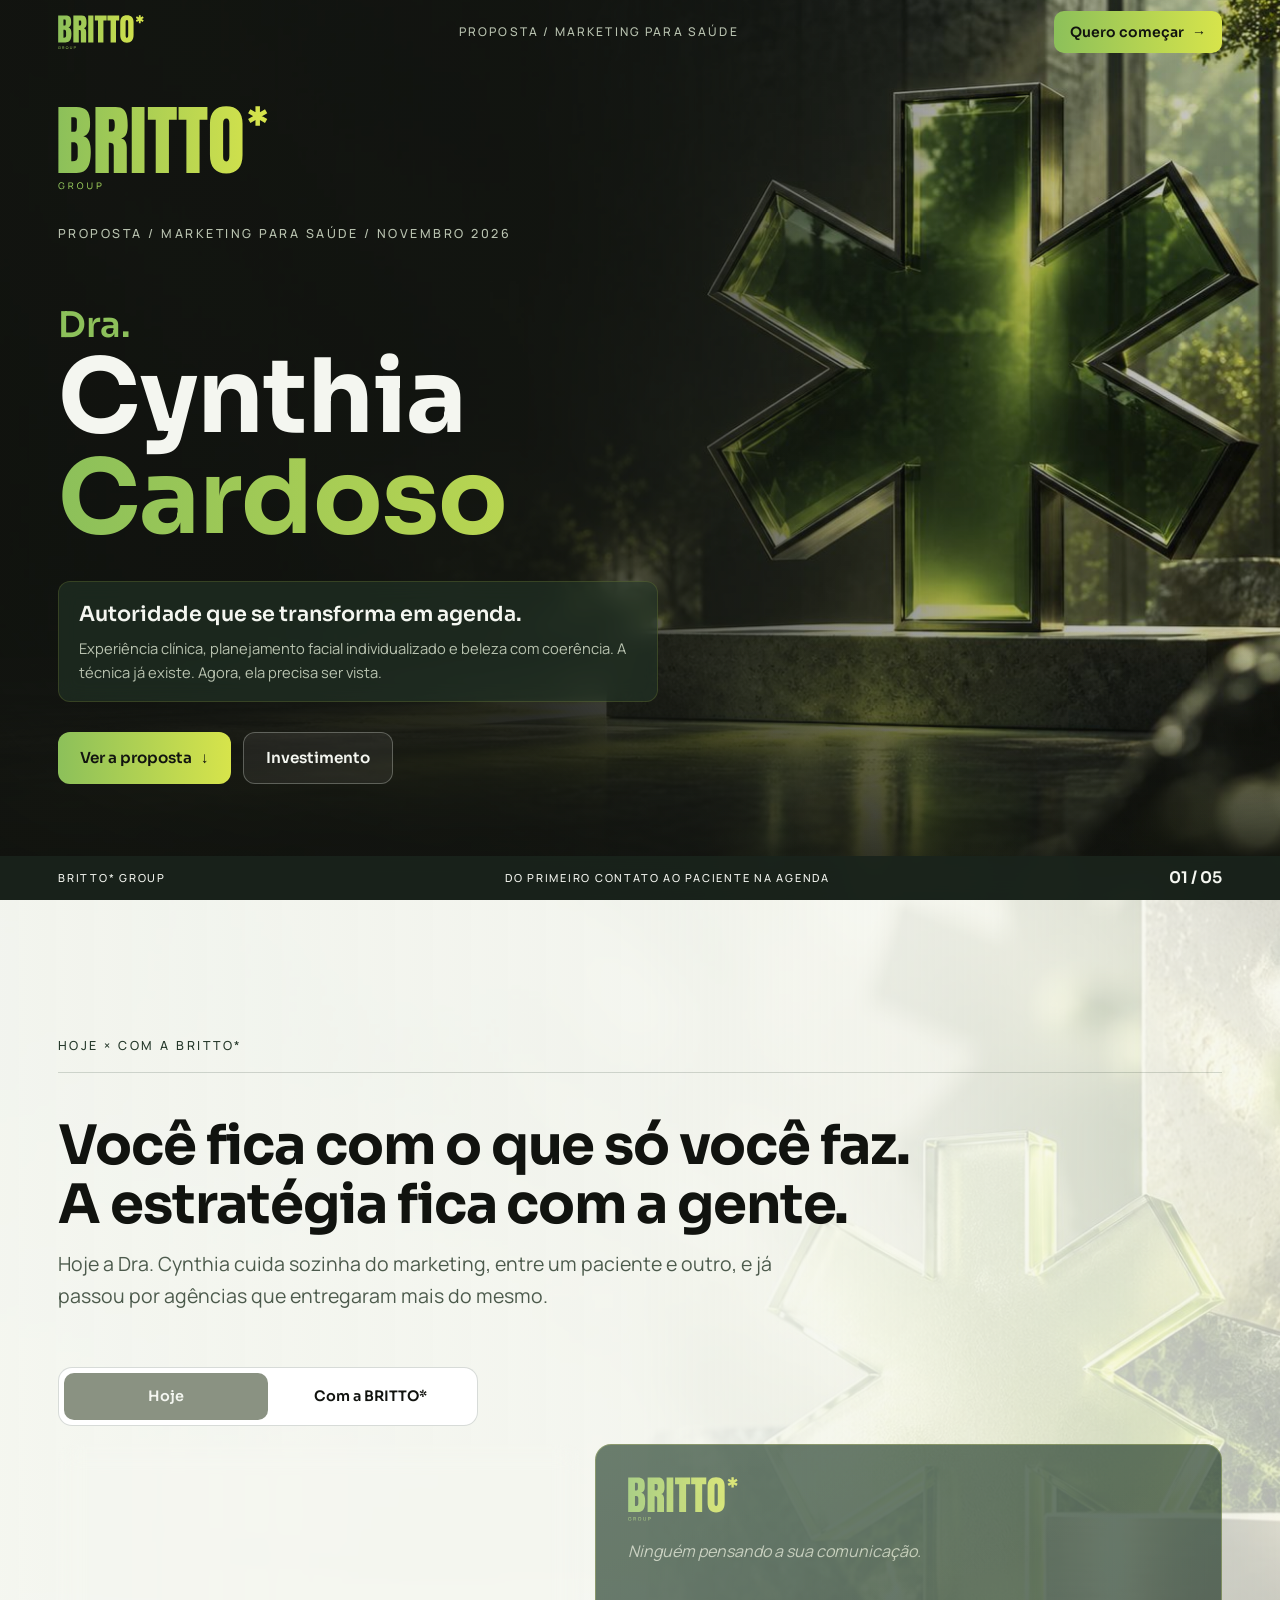
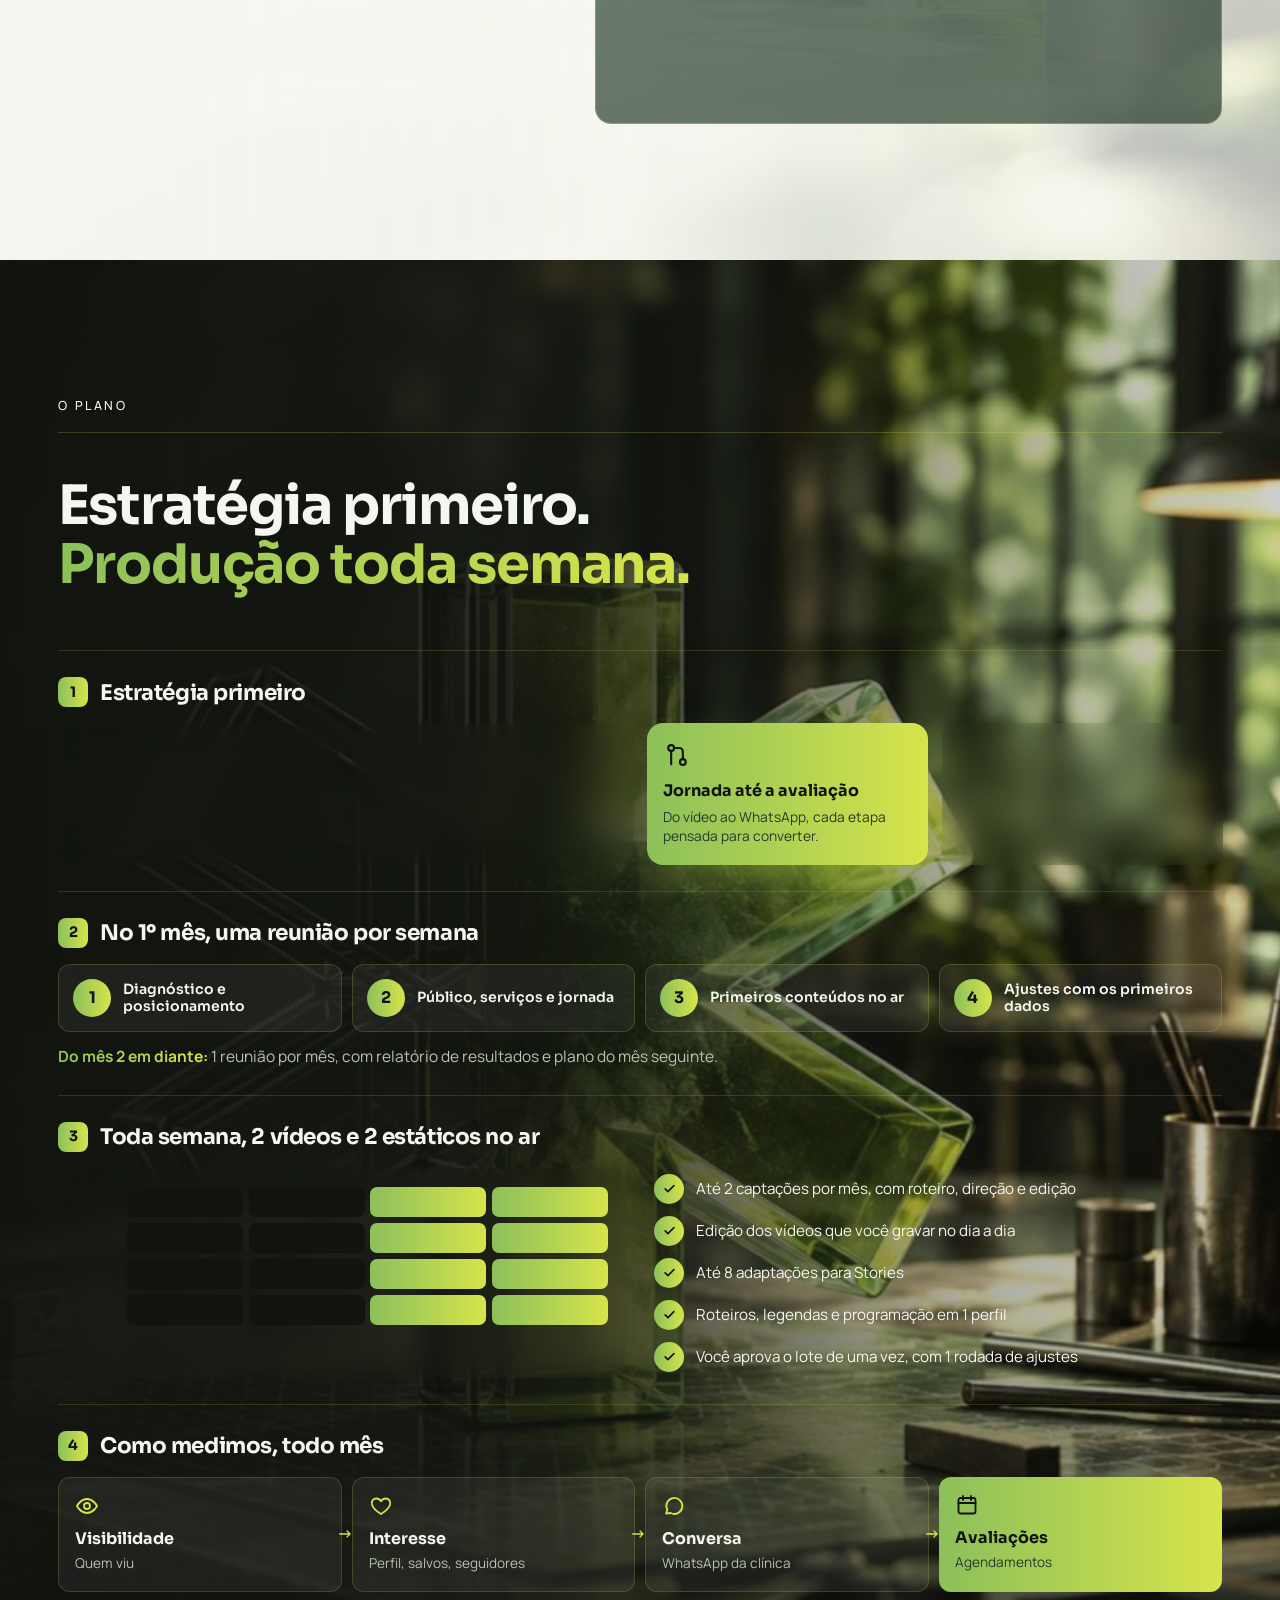
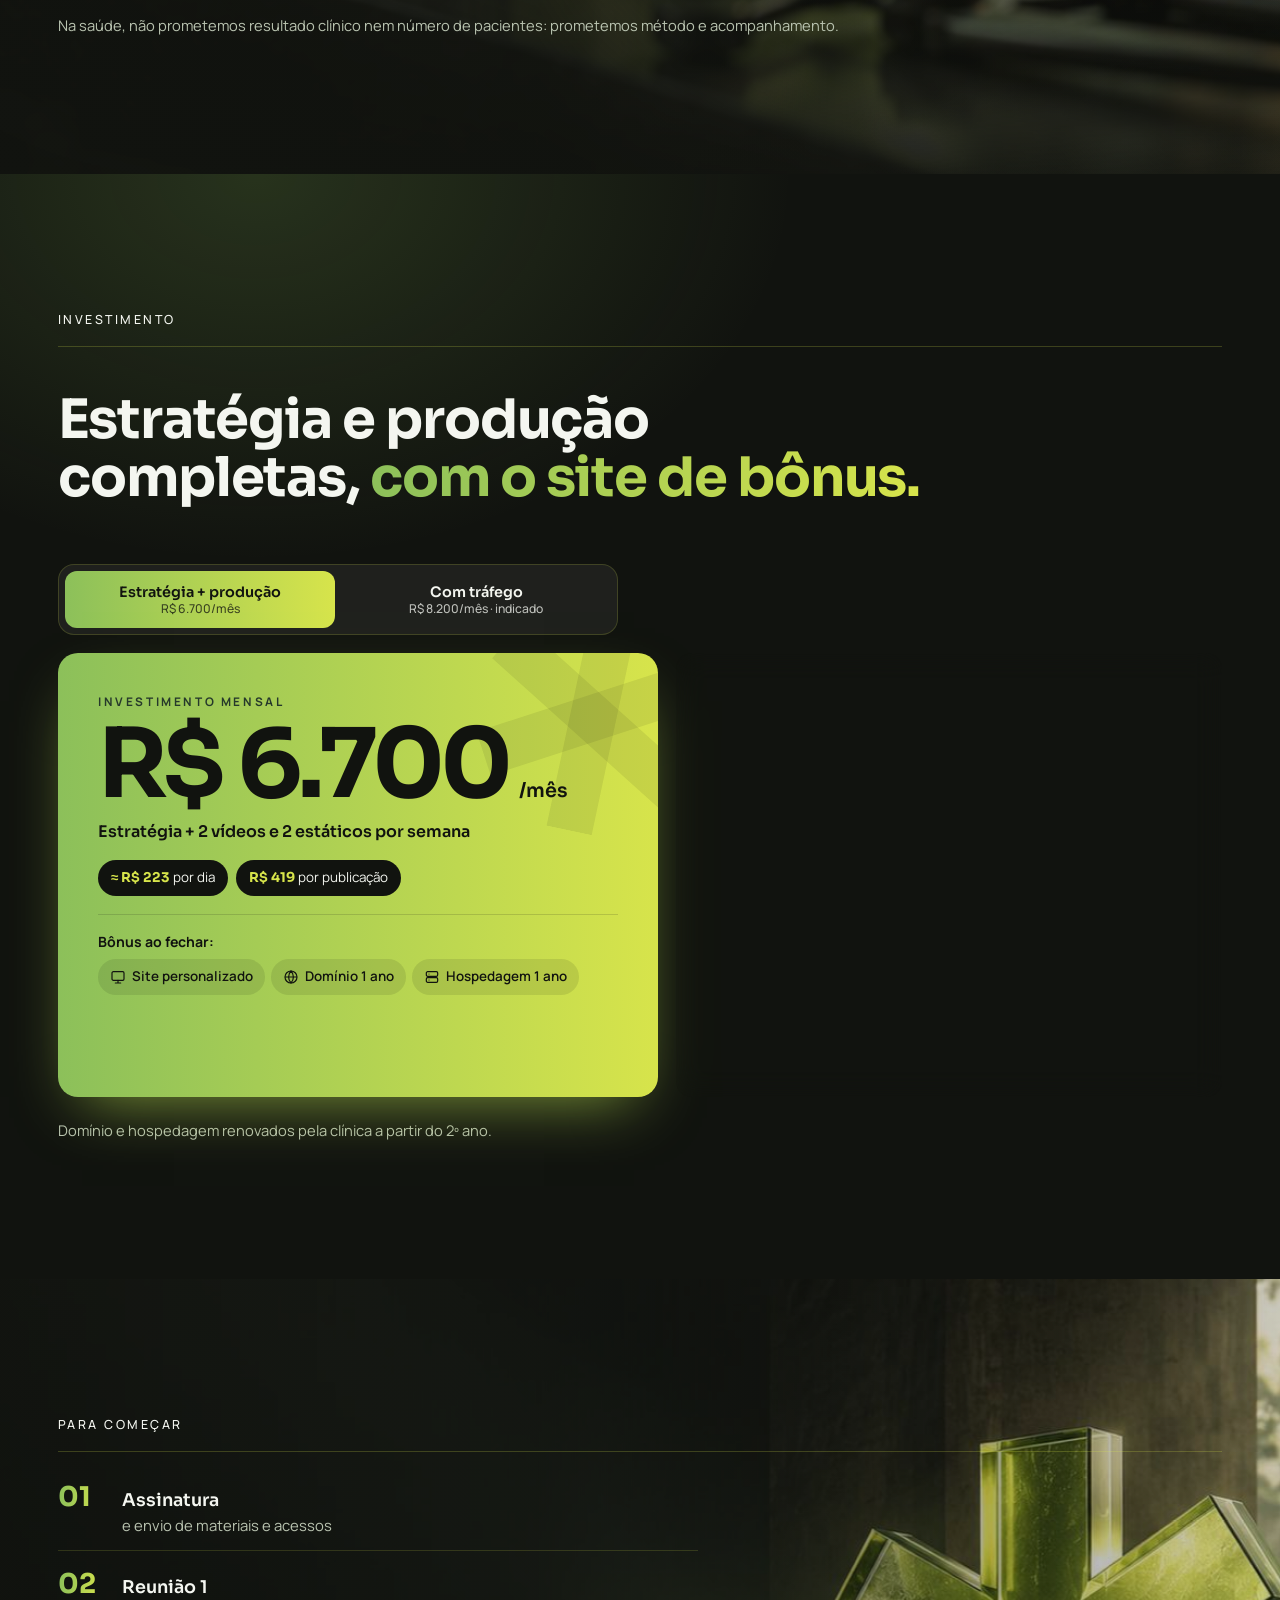
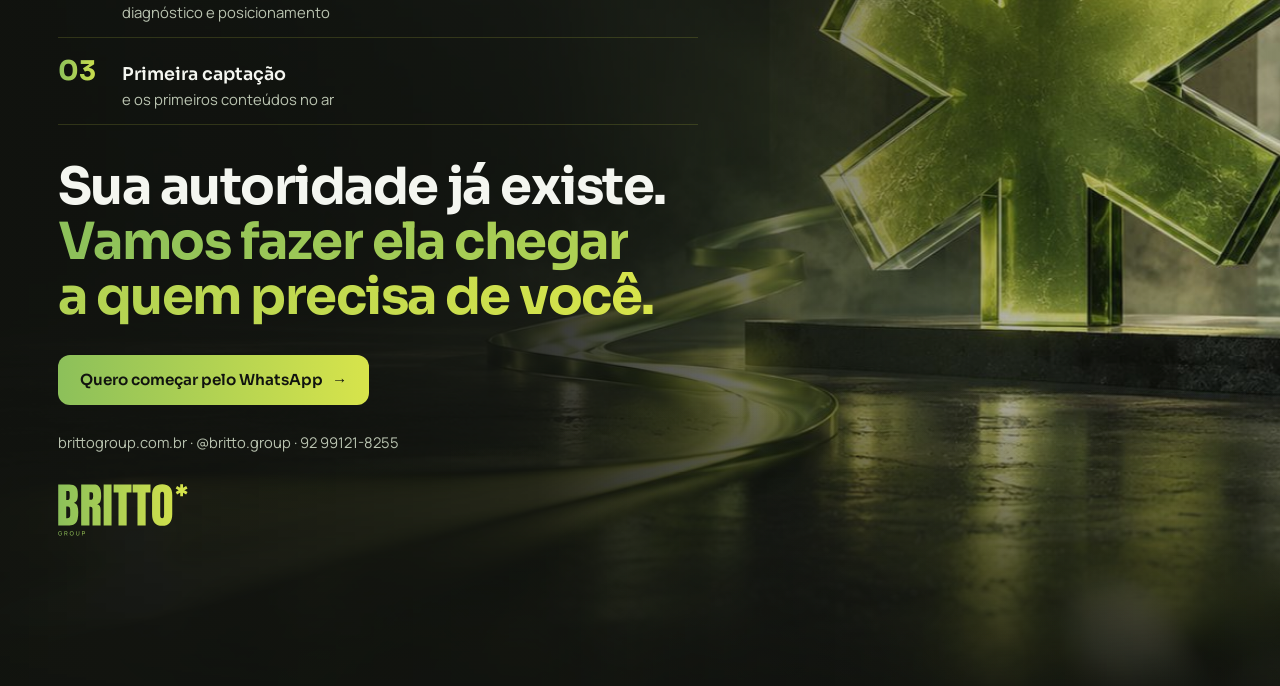
==== commit cbd3ac62: "Tira as abas do plano da proposta da Dra. Cynthia Estratégia, reuniões, produção e medição passam a " ====
--- a/proposta/cynthia/index.html
+++ b/proposta/cynthia/index.html
@@ -174,13 +174,10 @@
 .split[data-v="com"] .checks li:nth-child(2){animation-delay:.1s}.split[data-v="com"] .checks li:nth-child(3){animation-delay:.2s}
 
 /* ---------- 03. o plano (abas) ---------- */
-.tabs{display:flex;gap:6px;overflow-x:auto;scrollbar-width:none;margin:0 -18px 22px;padding:0 18px}
-.tabs::-webkit-scrollbar{display:none}
-.tabs button{all:unset;box-sizing:border-box;cursor:pointer;flex:none;padding:12px 18px;border-radius:12px;font-family:var(--f-title);font-weight:600;font-size:.92rem;background:rgba(244,246,240,.06);border:1px solid rgba(215,228,75,.18);transition:background .3s,color .3s}
-.tabs button[aria-selected="true"]{background:var(--grad);color:var(--carvao);border-color:transparent}
-.pane{animation:paneIn .5s var(--ease)}
-@keyframes paneIn{from{opacity:0;transform:translateY(12px)}to{opacity:1;transform:none}}
-.pane-lede{font-size:clamp(1rem,1.6vw,1.15rem);color:var(--mute-d);max-width:60ch;margin-bottom:18px}
+.blk{padding-top:26px;margin-top:26px;border-top:1px solid rgba(215,228,75,.16)}
+.blk:first-of-type{padding-top:0;margin-top:0;border-top:0}
+.blk-t{display:flex;align-items:center;gap:12px;font-size:clamp(1.1rem,2vw,1.35rem);margin-bottom:16px}
+.blk-t span{flex:none;width:30px;height:30px;border-radius:8px;background:var(--grad);color:var(--carvao);display:grid;place-items:center;font-size:.9rem}
 .g2{display:grid;grid-template-columns:1fr 1fr;gap:10px}
 @media (min-width:900px){.g2{grid-template-columns:repeat(4,1fr);gap:14px}}
 .mini{padding:18px 16px;display:flex;flex-direction:column;gap:6px}
@@ -193,7 +190,7 @@
 @media (min-width:900px){.weeks{grid-template-columns:repeat(4,1fr)}}
 .weeks li{display:flex;align-items:center;gap:12px;padding:14px;border-radius:12px;background:rgba(244,246,240,.06);border:1px solid rgba(215,228,75,.18);font-family:var(--f-title);font-weight:600;font-size:.88rem;line-height:1.25}
 .weeks b{flex:none;width:38px;height:38px;border-radius:50%;background:var(--grad);color:var(--carvao);display:grid;place-items:center;font-size:1rem}
-.after{margin-top:12px;padding:16px 18px;font-size:.97rem}
+.after{margin-top:12px;font-size:.97rem;color:var(--mute-d)}
 .prod{display:grid;gap:16px;align-items:center}
 @media (min-width:900px){.prod{grid-template-columns:1fr 1fr;gap:28px}}
 .cal{padding:18px}
@@ -207,14 +204,16 @@
 .legend span{display:inline-flex;align-items:center;gap:8px}
 .legend i{width:12px;height:12px;border-radius:3px}
 #plano .ck{background:var(--grad);color:var(--carvao)}
-.funnel{display:flex;flex-direction:column;align-items:center;gap:8px}
-.lvl{width:calc(100% - var(--n) * 8%);display:flex;align-items:center;gap:10px;padding:12px 16px;border-radius:12px;background:rgba(140,192,90,calc(.1 + var(--n) * .08));border:1px solid rgba(215,228,75,.25)}
-.lvl svg{flex:none;width:22px;height:22px;color:var(--limao)}
-.lvl b{font-family:var(--f-title);font-size:.98rem}
-.lvl span{margin-left:auto;font-size:.82rem;color:var(--mute-d);text-align:right}
-.lvl.last{background:var(--grad);color:var(--carvao);border:0}
-.lvl.last svg{color:var(--carvao)}
-.lvl.last span{color:var(--profundo)}
+.journey{list-style:none;margin:0;padding:0;display:grid;grid-template-columns:1fr 1fr;gap:10px;counter-reset:j}
+@media (min-width:900px){.journey{grid-template-columns:repeat(4,1fr)}}
+.journey li{position:relative;display:flex;flex-direction:column;gap:2px;padding:16px;border-radius:12px;background:rgba(244,246,240,.06);border:1px solid rgba(215,228,75,.18)}
+.journey svg{width:24px;height:24px;color:var(--limao);margin-bottom:6px}
+.journey b{font-family:var(--f-title);font-size:1rem}
+.journey span{font-size:.85rem;color:var(--mute-d)}
+.journey li.last{background:var(--grad);color:var(--carvao);border:0}
+.journey li.last svg{color:var(--carvao)}
+.journey li.last span{color:var(--profundo)}
+@media (min-width:900px){.journey li:not(:last-child)::after{content:"→";position:absolute;right:-12px;top:50%;transform:translateY(-50%);color:var(--limao);font-weight:700;z-index:1}}
 
 /* ---------- 04. investimento ---------- */
 .plan-sw{display:grid;grid-template-columns:1fr 1fr;gap:6px;padding:6px;border-radius:16px;background:rgba(244,246,240,.06);border:1px solid rgba(215,228,75,.18);max-width:560px;margin-bottom:18px}
@@ -244,6 +243,7 @@
 .incl .ck{background:var(--grad);color:var(--carvao)}
 .incl .t-only{display:none}
 .incl.with-t .t-only{display:block;animation:paneIn .5s var(--ease)}
+@keyframes paneIn{from{opacity:0;transform:translateY(12px)}to{opacity:1;transform:none}}
 .incl.with-t .base-only{display:none}
 .up-btn{all:unset;box-sizing:border-box;cursor:pointer;display:flex;flex-wrap:wrap;justify-content:space-between;align-items:center;gap:6px 12px;width:100%;margin-top:20px;padding:14px 16px;border-radius:12px;border:1px dashed rgba(215,228,75,.5);font-size:.92rem;transition:background .3s}
 .up-btn:hover{background:rgba(215,228,75,.08)}
@@ -401,15 +401,8 @@
       <p class="kicker" data-reveal>O plano</p>
       <h2 class="title" data-reveal style="--d:1">Estratégia primeiro. <span class="lime">Produção toda semana.</span></h2>
     </div>
-    <div class="tabs" role="tablist" aria-label="O plano" data-reveal>
-      <button role="tab" type="button" data-t="0" aria-selected="true">Estratégia</button>
-      <button role="tab" type="button" data-t="1" aria-selected="false">Reuniões</button>
-      <button role="tab" type="button" data-t="2" aria-selected="false">Produção</button>
-      <button role="tab" type="button" data-t="3" aria-selected="false">Resultados</button>
-    </div>
-
-    <div class="pane" role="tabpanel" data-p="0">
-      <p class="pane-lede">Antes de qualquer post: onde a Dra. quer chegar, quem precisa ouvir e como esse paciente chega até a agenda.</p>
+    <div class="blk" data-reveal>
+      <h3 class="blk-t"><span>1</span>Estratégia primeiro</h3>
       <div class="g2">
         <div class="mini glass"><svg><use href="#i-target"/></svg><b>Posicionamento</b><span>O que diferencia a Dra. Cynthia, em cada conteúdo.</span></div>
         <div class="mini glass"><svg><use href="#i-users"/></svg><b>Público e serviços</b><span>Quem atrair e para quais procedimentos, mês a mês.</span></div>
@@ -418,19 +411,19 @@
       </div>
     </div>
 
-    <div class="pane" role="tabpanel" data-p="1" hidden>
-      <p class="pane-lede">No primeiro mês, uma reunião por semana, para ajustar rápido o que funciona para a Dra. Cynthia.</p>
+    <div class="blk" data-reveal>
+      <h3 class="blk-t"><span>2</span>No 1º mês, uma reunião por semana</h3>
       <ol class="weeks">
         <li><b>1</b><span>Diagnóstico e posicionamento</span></li>
         <li><b>2</b><span>Público, serviços e jornada</span></li>
         <li><b>3</b><span>Primeiros conteúdos no ar</span></li>
         <li><b>4</b><span>Ajustes com os primeiros dados</span></li>
       </ol>
-      <p class="after glass"><b class="lime">A partir do mês 2:</b> 1 reunião estratégica por mês, com o relatório de resultados e o plano do mês seguinte.</p>
-    </div>
-
-    <div class="pane" role="tabpanel" data-p="2" hidden>
-      <p class="pane-lede">Toda semana, 2 vídeos e 2 estáticos no ar: 16 publicações por mês.</p>
+      <p class="after"><b class="lime">Do mês 2 em diante:</b> 1 reunião por mês, com relatório de resultados e plano do mês seguinte.</p>
+    </div>
+
+    <div class="blk" data-reveal>
+      <h3 class="blk-t"><span>3</span>Toda semana, 2 vídeos e 2 estáticos no ar</h3>
       <div class="prod">
         <div class="cal glass-l">
           <div class="grid16" id="grid16"></div>
@@ -446,14 +439,14 @@
       </div>
     </div>
 
-    <div class="pane" role="tabpanel" data-p="3" hidden>
-      <p class="pane-lede">Acompanhamos o caminho inteiro do paciente, no relatório de toda reunião mensal.</p>
-      <div class="funnel">
-        <div class="lvl" style="--n:0"><svg><use href="#i-eye"/></svg><b>Visibilidade</b><span>quem viu</span></div>
-        <div class="lvl" style="--n:1"><svg><use href="#i-heart"/></svg><b>Interesse</b><span>perfil, salvos, seguidores</span></div>
-        <div class="lvl" style="--n:2"><svg><use href="#i-chat"/></svg><b>Conversa</b><span>WhatsApp da clínica</span></div>
-        <div class="lvl last" style="--n:3"><svg><use href="#i-cal"/></svg><b>Avaliações</b><span>agendamentos</span></div>
-      </div>
+    <div class="blk" data-reveal>
+      <h3 class="blk-t"><span>4</span>Como medimos, todo mês</h3>
+      <ol class="journey">
+        <li><svg><use href="#i-eye"/></svg><b>Visibilidade</b><span>Quem viu</span></li>
+        <li><svg><use href="#i-heart"/></svg><b>Interesse</b><span>Perfil, salvos, seguidores</span></li>
+        <li><svg><use href="#i-chat"/></svg><b>Conversa</b><span>WhatsApp da clínica</span></li>
+        <li class="last"><svg><use href="#i-cal"/></svg><b>Avaliações</b><span>Agendamentos</span></li>
+      </ol>
       <p class="note">Na saúde, não prometemos resultado clínico nem número de pacientes: prometemos método e acompanhamento.</p>
     </div>
   </div>
@@ -569,21 +562,7 @@
     setTimeout(function () { if (swAuto) setSw("com"); }, reduce ? 0 : 2200);
   }, { threshold: .5 }).observe(split);
 
-  /* ---------- o plano em abas ---------- */
-  var tabs = $$(".tabs button"), panes = $$(".pane");
-  function setTab(i) {
-    tabs.forEach(function (t, j) { t.setAttribute("aria-selected", i === j ? "true" : "false"); });
-    panes.forEach(function (p, j) { p.hidden = i !== j; });
-    tabs[i].scrollIntoView({ block: "nearest", inline: "center", behavior: reduce ? "auto" : "smooth" });
-  }
-  tabs.forEach(function (t, i) { t.addEventListener("click", function () { setTab(i); }); });
-  $(".tabs").addEventListener("keydown", function (e) {
-    if (e.key !== "ArrowRight" && e.key !== "ArrowLeft") return;
-    var c = tabs.findIndex(function (t) { return t.getAttribute("aria-selected") === "true"; });
-    var n = (c + (e.key === "ArrowRight" ? 1 : tabs.length - 1)) % tabs.length;
-    setTab(n); tabs[n].focus();
-  });
-
+  /* ---------- calendário de publicações ---------- */
   var g = "", k = 0;
   for (var w = 1; w <= 4; w++) {
     g += "<span>SEM " + w + "</span>";
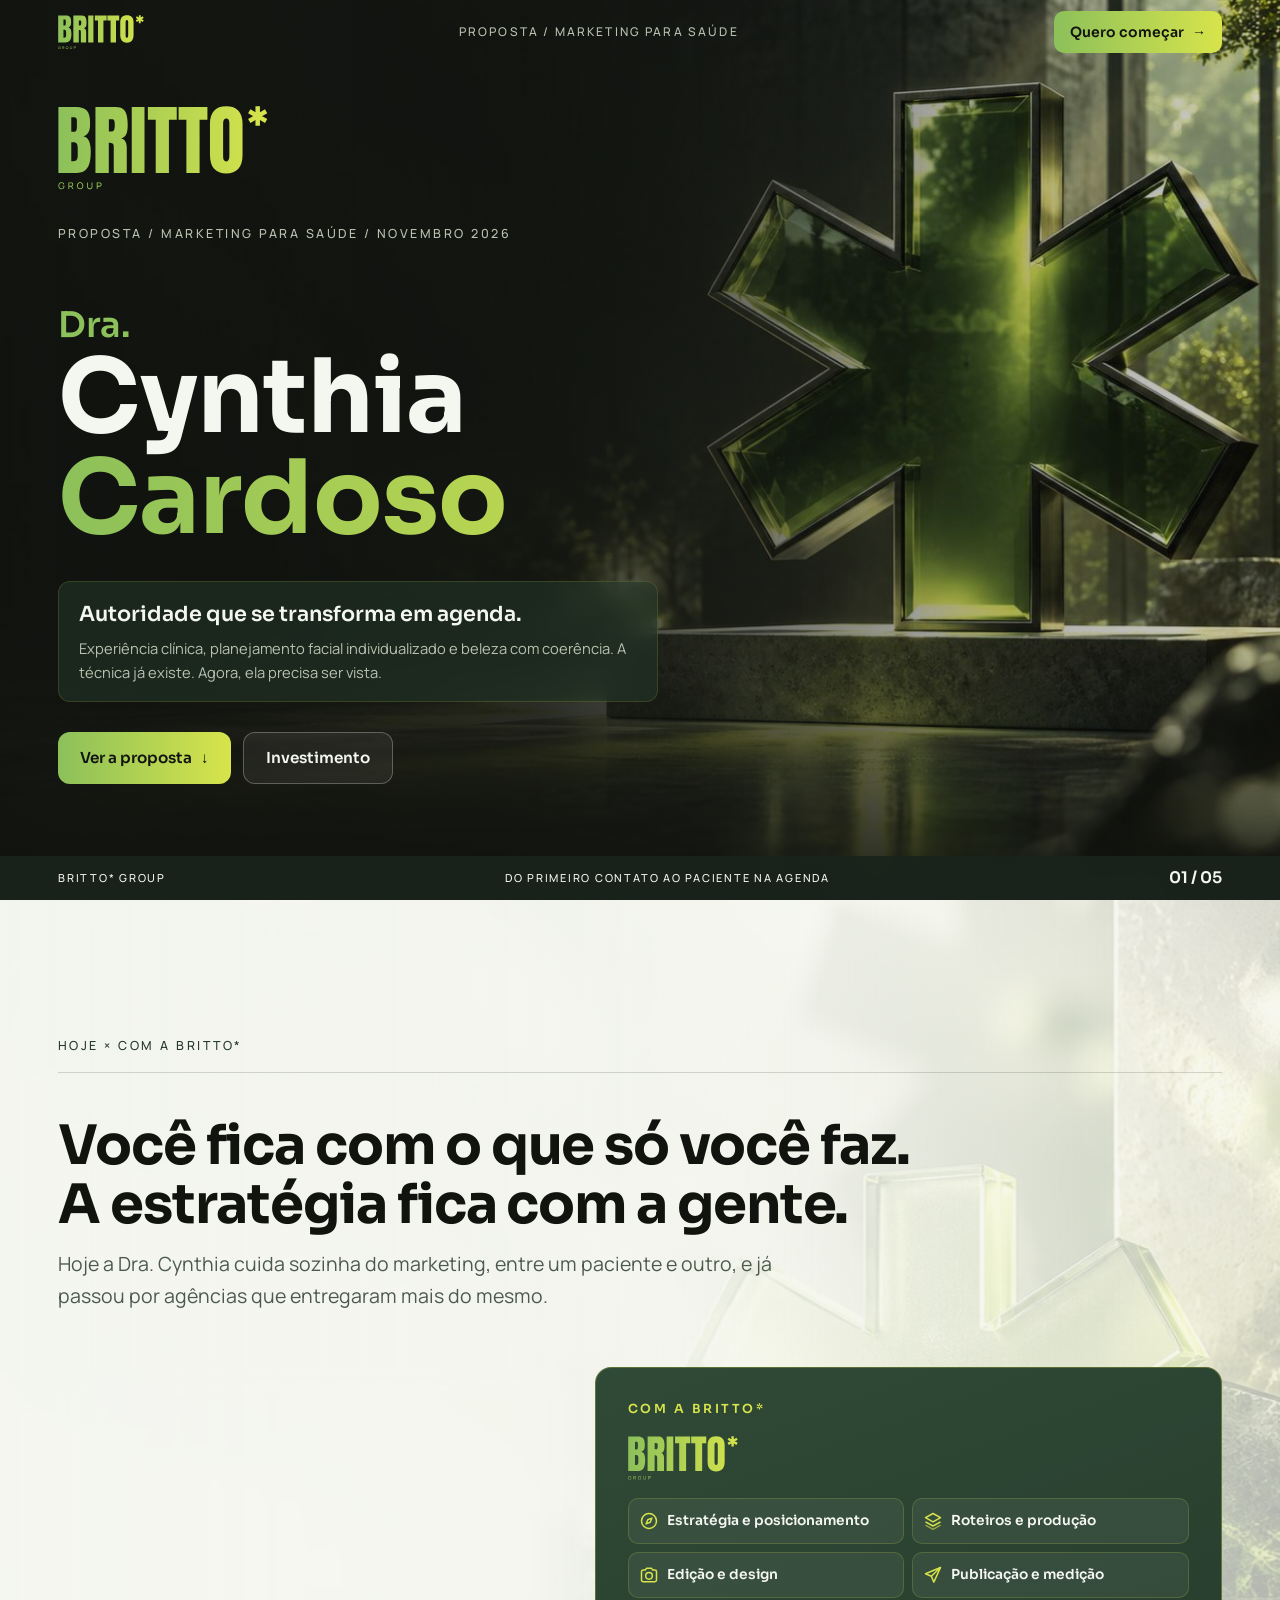
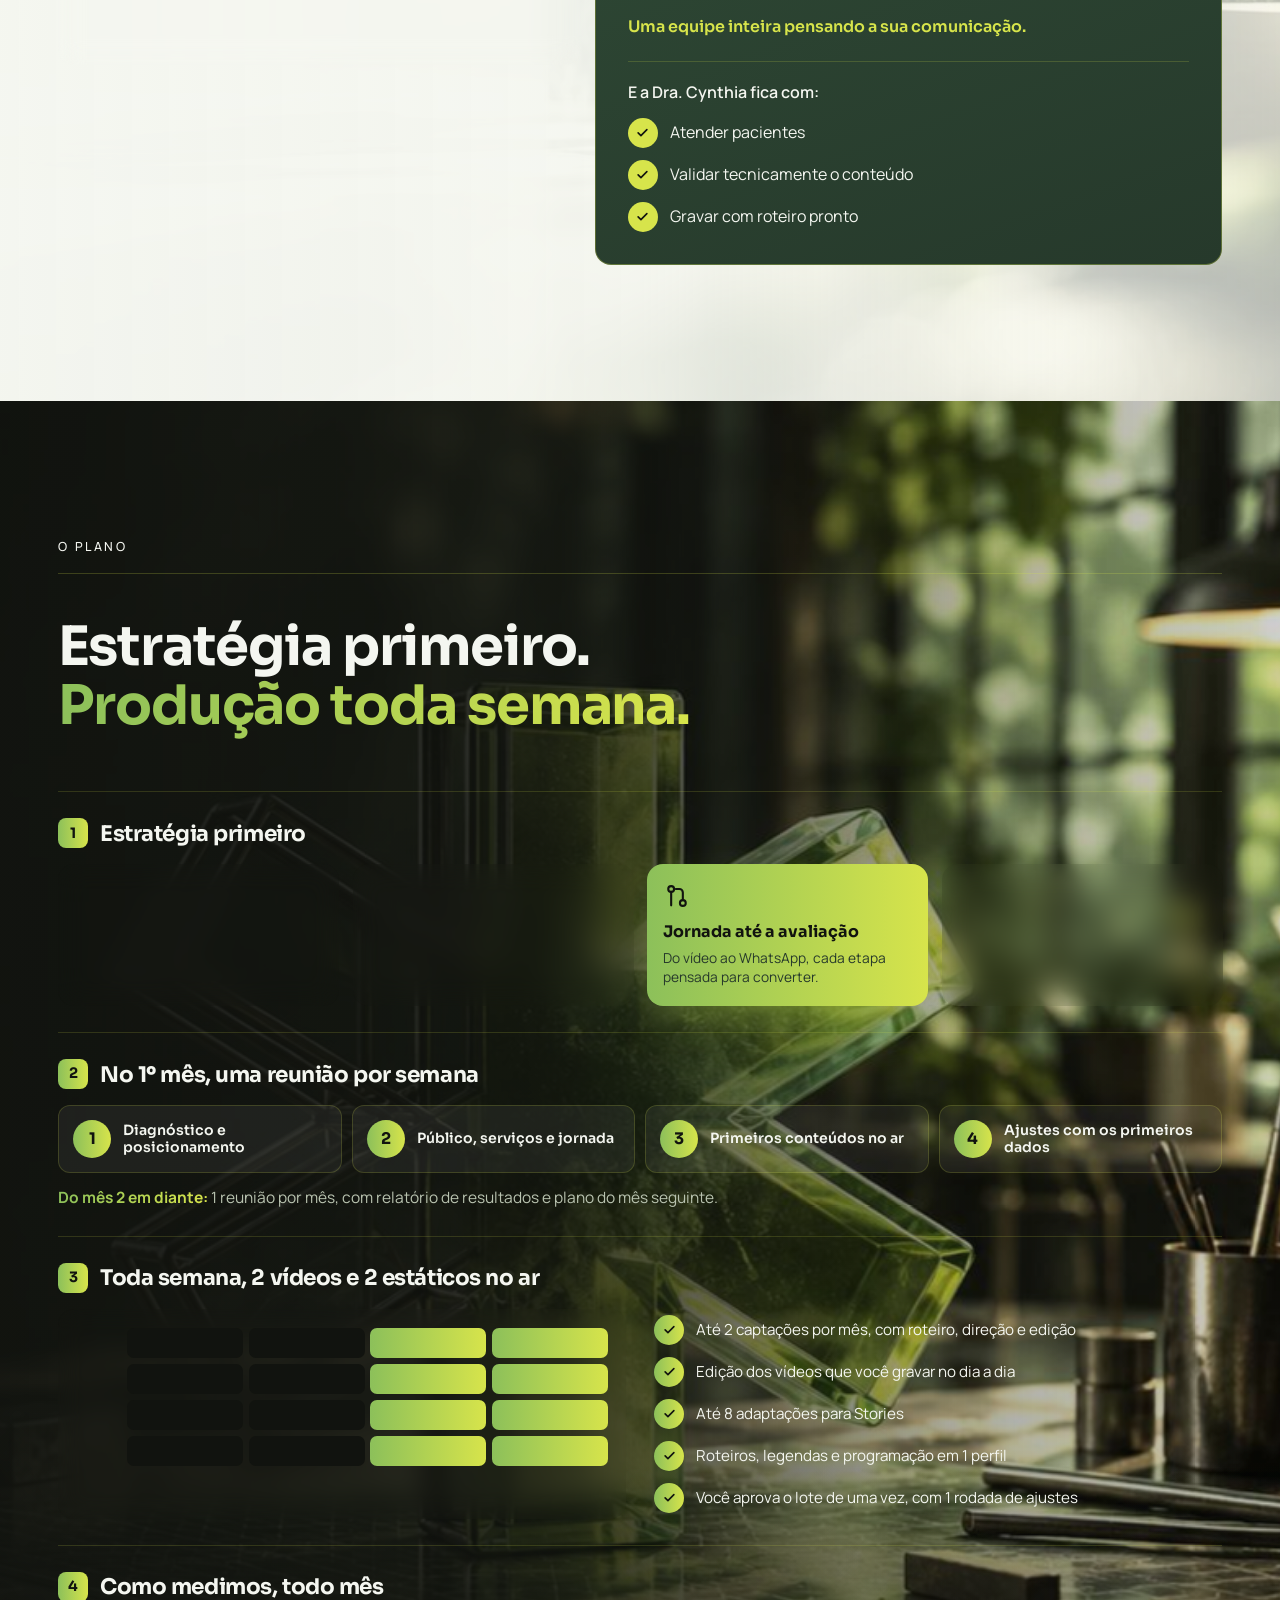
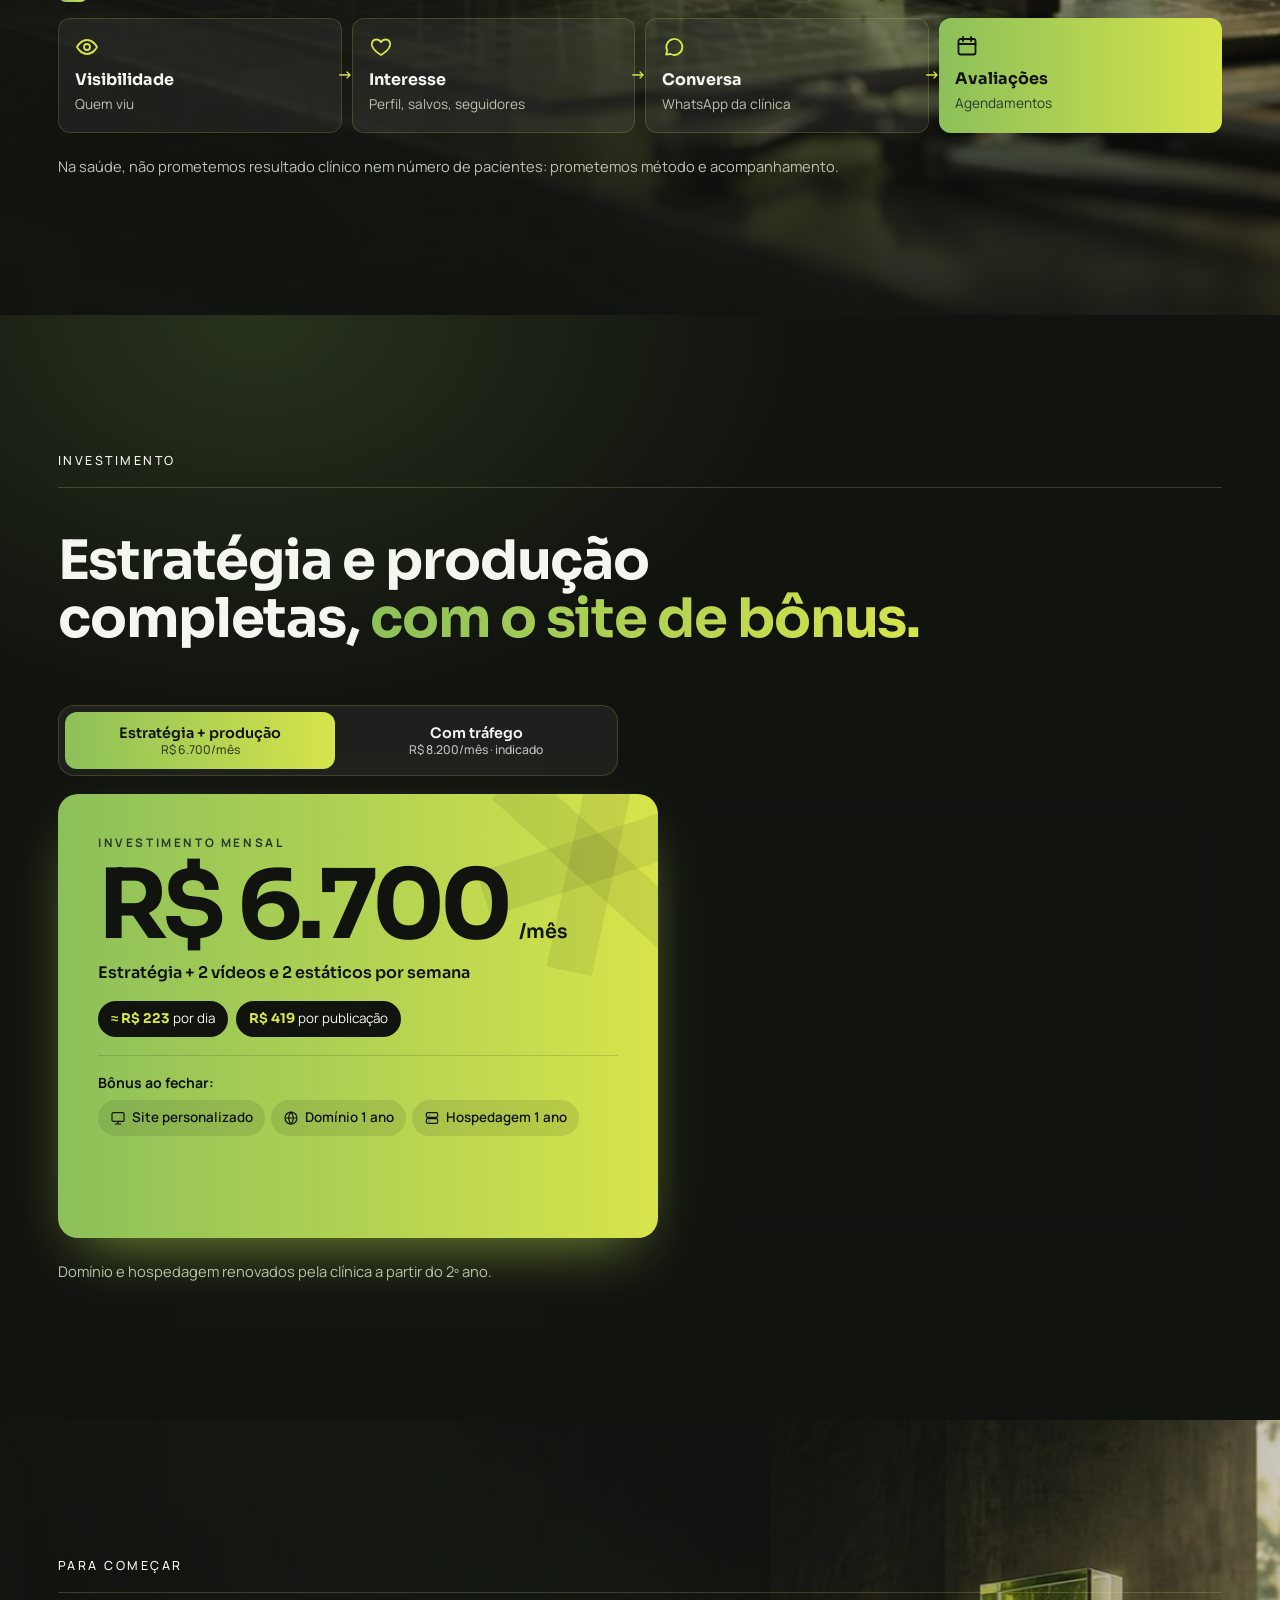
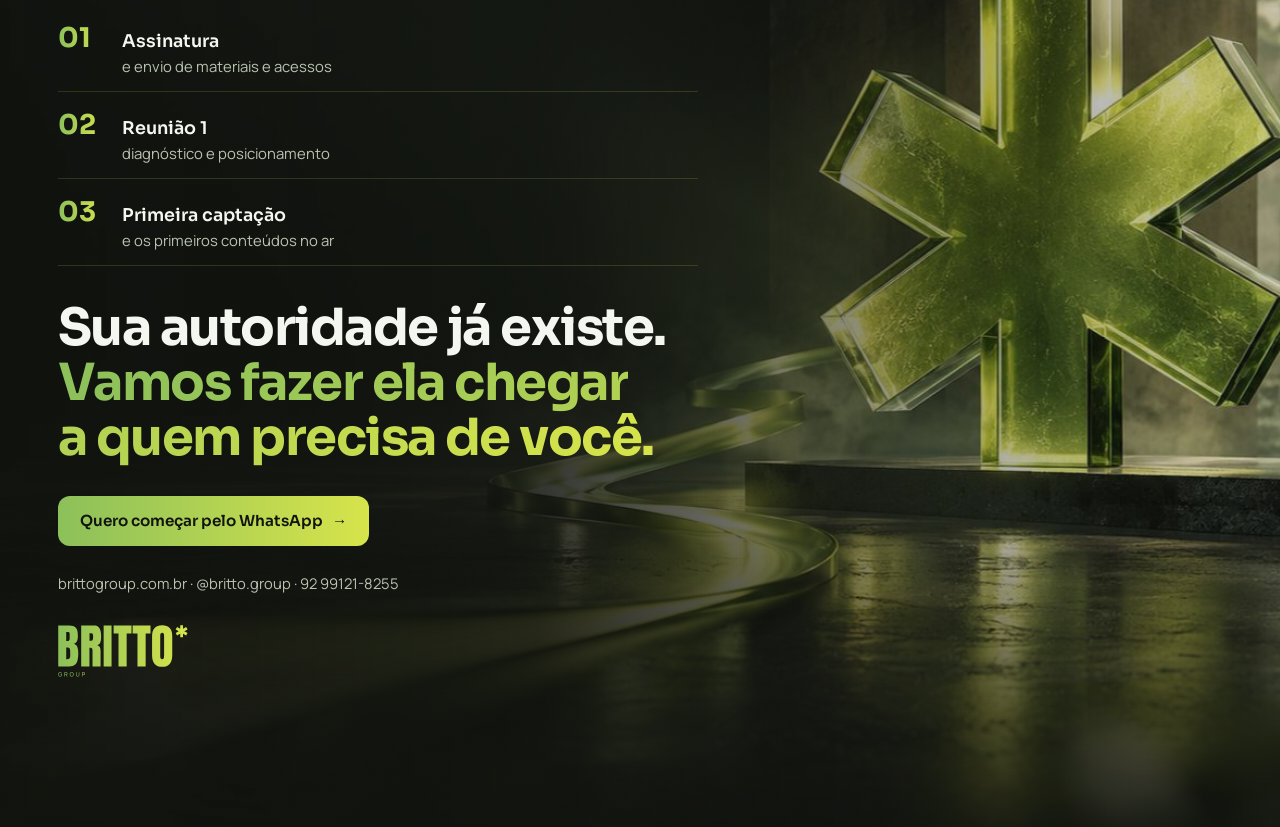
==== commit fc4118aa: "Proposta da Dra. Cynthia: Hoje e Com a BRITTO* lado a lado, sem abas Tira o seletor Hoje / Com a BRI" ====
--- a/proposta/cynthia/index.html
+++ b/proposta/cynthia/index.html
@@ -139,12 +139,7 @@
 .hero-copy{max-width:760px}
 
 /* ---------- 02. hoje × com a BRITTO* ---------- */
-.sw{display:inline-grid;grid-template-columns:1fr 1fr;position:relative;background:#fff;border:1px solid var(--line-l);border-radius:14px;padding:5px;margin-bottom:18px;width:min(100%,420px)}
-.sw button{all:unset;box-sizing:border-box;cursor:pointer;position:relative;z-index:1;text-align:center;padding:12px 10px;font-family:var(--f-title);font-weight:600;font-size:.9rem;border-radius:10px;transition:color .3s}
-.sw .knob{position:absolute;top:5px;bottom:5px;left:5px;width:calc(50% - 5px);border-radius:10px;background:#8a9282;transition:transform .5s var(--ease),background .4s}
-.sw[data-v="com"] .knob{transform:translateX(100%);background:var(--profundo)}
-.sw button[aria-pressed="true"]{color:var(--porcelana)}
-.split{display:grid;gap:14px}
+.split{display:grid;gap:14px;align-items:start}
 @media (min-width:860px){.split{grid-template-columns:1fr 1.2fr}}
 .col{padding:clamp(22px,3.5vw,32px);min-height:280px;transition:background .5s,opacity .5s}
 .who{display:flex;align-items:center;gap:12px;margin-bottom:18px}
@@ -157,21 +152,22 @@
 @keyframes jitter{0%,100%{transform:translate(0,0)}25%{transform:translate(1.5px,-2px)}50%{transform:translate(-1.5px,1.5px)}75%{transform:translate(1px,2px)}}
 .overload{margin-top:14px;font-weight:600;color:#9b3b2a}
 .col.deep .logo-svg{width:110px;margin-bottom:18px}
-.empty{color:var(--mute-d);font-style:italic}
 .team{display:grid;grid-template-columns:1fr 1fr;gap:8px}
 .team div{display:flex;align-items:center;gap:8px;padding:12px 10px;border-radius:10px;background:rgba(244,246,240,.06);border:1px solid rgba(215,228,75,.18);font-family:var(--f-title);font-weight:600;font-size:.86rem;line-height:1.2;animation:slideIn .6s var(--ease) both;animation-delay:calc(var(--i) * 120ms)}
 .team svg{flex:none;width:20px;height:20px;color:var(--limao)}
 @keyframes slideIn{from{opacity:0;transform:translateX(-24px)}to{opacity:1;transform:none}}
 .col.deep .tag{margin-top:16px;font-family:var(--f-title);font-weight:600;color:var(--limao)}
-.split[data-v="hoje"] .com-only,.split[data-v="com"] .hoje-only{display:none}
-.split[data-v="hoje"] .col.deep{opacity:.7}
 .checks{list-style:none;margin:0;padding:0;display:flex;flex-direction:column;gap:12px}
 .checks li{display:flex;gap:12px;align-items:center;font-size:1rem;line-height:1.35}
 .checks.small li{font-size:.95rem}
 .ck{flex:none;width:30px;height:30px;border-radius:50%;background:var(--profundo);color:var(--limao);display:grid;place-items:center}
 .ck svg{width:15px;height:15px}
-.split[data-v="com"] .checks li{animation:slideIn .5s var(--ease) both}
-.split[data-v="com"] .checks li:nth-child(2){animation-delay:.1s}.split[data-v="com"] .checks li:nth-child(3){animation-delay:.2s}
+.lado{margin:0 0 16px;font-family:var(--f-title);font-weight:600;font-size:.78rem;letter-spacing:.2em;text-transform:uppercase;color:var(--profundo)}
+.col.deep .lado{color:var(--limao)}
+.col.deep .fica{margin-top:22px;padding-top:18px;border-top:1px solid rgba(215,228,75,.18)}
+.col.deep .fica-t{margin:0 0 12px;font-weight:600;color:var(--porcelana)}
+.col.deep .checks li{color:var(--porcelana)}
+.col.deep .ck{background:var(--limao);color:var(--carvao)}
 
 /* ---------- 03. o plano (abas) ---------- */
 .blk{padding-top:26px;margin-top:26px;border-top:1px solid rgba(215,228,75,.16)}
@@ -357,37 +353,36 @@
       <h2 class="title" data-reveal style="--d:1">Você fica com o que só você faz. A estratégia fica com a gente.</h2>
       <p class="lede" data-reveal style="--d:2">Hoje a Dra. Cynthia cuida sozinha do marketing, entre um paciente e outro, e já passou por agências que entregaram mais do mesmo.</p>
     </div>
-    <div class="sw" id="sw" data-v="hoje" data-reveal>
-      <span class="knob"></span>
-      <button type="button" data-v="hoje" aria-pressed="true">Hoje</button>
-      <button type="button" data-v="com" aria-pressed="false">Com a BRITTO*</button>
-    </div>
-    <div class="split" id="split" data-v="hoje">
+    <div class="split" id="split" data-reveal>
       <div class="col glass-l">
+        <p class="lado">Hoje</p>
         <div class="who"><span class="av">Dra.</span><b>Dra. Cynthia</b></div>
-        <ul class="tlist hoje-only">
+        <ul class="tlist">
           <li><svg><use href="#i-compass"/></svg>Pensar a estratégia</li>
           <li><svg><use href="#i-layers"/></svg>Criar posts e carrosséis</li>
           <li><svg><use href="#i-camera"/></svg>Gravar e editar vídeos</li>
           <li><svg><use href="#i-send"/></svg>Postar e responder</li>
         </ul>
-        <ul class="checks com-only">
-          <li><span class="ck"><svg><use href="#i-check"/></svg></span>Atender pacientes</li>
-          <li><span class="ck"><svg><use href="#i-check"/></svg></span>Validar tecnicamente o conteúdo</li>
-          <li><span class="ck"><svg><use href="#i-check"/></svg></span>Gravar com roteiro pronto</li>
-        </ul>
-        <p class="overload hoje-only">Tudo isso entre um paciente e outro.</p>
+        <p class="overload">Tudo isso entre um paciente e outro.</p>
       </div>
       <div class="col deep">
+        <p class="lado">Com a BRITTO*</p>
         <svg class="logo-svg" viewBox="109 254 571 228" fill="url(#lime-g)" role="img" aria-label="BRITTO* GROUP"><path d="M 110 436.1 L 110 256.6 L 158.6 256.6 C 171.7 256.6 181.2 259.8 187.2 266.2 C 193.1 272.5 196.1 283 196.1 297.6 L 196.1 305.5 C 196.1 313.9 194.6 320.8 191.5 326 C 188.5 331.2 183.9 334.7 177.7 336.3 C 185.8 338.3 191.2 343.1 194 350.6 C 196.7 358.1 198.1 367.3 198.1 378.1 C 198.1 389.7 197 399.9 194.9 408.6 C 192.7 417.3 188.7 424.1 183 428.9 C 177.3 433.7 169.2 436.1 158.6 436.1 Z M 145.1 324.2 L 152.4 324.2 C 155.8 324.2 157.9 323 158.9 320.4 C 159.8 317.8 160.3 314.7 160.3 311.1 L 160.3 293 C 160.3 287.3 157.7 284.4 152.6 284.4 L 145.1 284.4 Z M 148.7 404.5 C 158 404.5 162.6 400.1 162.6 391.3 L 162.6 368.8 C 162.6 363.7 161.9 359.7 160.3 356.7 C 158.8 353.8 155.9 352.3 151.7 352.3 L 145.1 352.3 L 145.1 404.3 C 146.6 404.4 147.8 404.5 148.7 404.5 Z M 210.8 436.1 L 210.8 256.6 L 265.8 256.6 C 275 256.6 282 258.7 286.6 262.9 C 291.3 267.1 294.5 272.9 296.1 280.4 C 297.7 288 298.5 296.8 298.5 306.9 C 298.5 316.7 297.2 324.5 294.8 330.4 C 292.3 336.2 287.6 340.3 280.7 342.5 C 286.4 343.7 290.3 346.5 292.6 350.9 C 294.9 355.4 296 361.1 296 368.2 L 296 436.1 L 260.6 436.1 L 260.6 365.9 C 260.6 360.6 259.6 357.4 257.4 356.1 C 255.3 354.9 251.8 354.2 247.1 354.2 L 247.1 436.1 Z M 247.3 323.1 L 255.9 323.1 C 260.9 323.1 263.4 317.7 263.4 306.9 C 263.4 299.9 262.8 295.3 261.8 293.1 C 260.7 291 258.6 289.9 255.6 289.9 L 247.3 289.9 Z M 309.5 436.1 L 309.5 256.6 L 344.2 256.6 L 344.2 436.1 Z M 374.7 436.1 L 374.7 291.1 L 353.3 291.1 L 353.3 256.6 L 431.9 256.6 L 431.9 291.1 L 410.6 291.1 L 410.6 436.1 Z M 458.1 436.1 L 458.1 291.1 L 436.8 291.1 L 436.8 256.6 L 515.3 256.6 L 515.3 291.1 L 494 291.1 L 494 436.1 Z M 566.5 437.8 C 552.2 437.8 541.2 433.4 533.6 424.8 C 526 416.1 522.2 403.6 522.2 387.2 L 522.2 301.9 C 522.2 286.6 526 274.9 533.5 266.9 C 541 259 552 255 566.5 255 C 581 255 592 259 599.5 266.9 C 607 274.9 610.8 286.6 610.8 301.9 L 610.8 387.2 C 610.8 403.6 607 416.1 599.4 424.8 C 591.8 433.4 580.9 437.8 566.5 437.8 Z M 566.8 404.7 C 572.3 404.7 575 399.5 575 388.9 L 575 301.3 C 575 292.5 572.3 288 567 288 C 561 288 558 292.6 558 301.6 L 558 389.1 C 558 394.7 558.7 398.7 560.1 401.1 C 561.4 403.5 563.7 404.7 566.8 404.7 Z M 645.9 255 L 658.1 255 L 658.1 308 L 645.9 308 Z M 671.9 263 L 678 273.6 L 632.1 300.1 L 625.9 289.5 Z M 678 289.5 L 671.9 300.1 L 625.9 273.6 L 632.1 263 Z M 118.4 480.4 C 117.1 480.4 116 480.2 115 479.7 C 113.9 479.3 113.1 478.7 112.3 477.9 C 111.6 477 111 476 110.6 474.9 C 110.2 473.7 110 472.4 110 470.9 C 110 469 110.3 467.3 111 465.9 C 111.7 464.5 112.7 463.4 114 462.6 C 115.2 461.8 116.7 461.4 118.4 461.4 C 120.4 461.4 122.1 461.9 123.3 462.9 C 124.6 463.8 125.4 465.1 125.9 466.8 L 123.6 467.2 C 123.2 466.1 122.6 465.2 121.8 464.6 C 120.9 463.9 119.8 463.6 118.5 463.6 C 117.1 463.6 116 463.9 115.1 464.5 C 114.2 465.1 113.5 466 113.1 467.1 C 112.6 468.2 112.4 469.5 112.4 470.9 C 112.4 472.4 112.6 473.6 113.1 474.7 C 113.5 475.8 114.2 476.7 115.1 477.3 C 116 477.9 117.1 478.2 118.5 478.2 C 119.7 478.3 120.7 478 121.5 477.6 C 122.3 477.1 122.9 476.5 123.3 475.6 C 123.8 474.7 124 473.7 124.1 472.5 L 120.2 472.5 L 120.2 470.6 L 126.5 470.6 C 126.5 470.8 126.5 471 126.5 471.2 C 126.5 471.5 126.5 471.6 126.5 471.7 C 126.5 473.4 126.2 474.9 125.6 476.2 C 125 477.5 124.1 478.5 122.9 479.3 C 121.7 480 120.2 480.4 118.4 480.4 Z M 137.2 480 L 137.2 461.8 L 144.4 461.8 C 144.6 461.8 144.8 461.8 145.1 461.8 C 145.3 461.8 145.5 461.9 145.8 461.9 C 146.8 462.1 147.6 462.4 148.3 462.9 C 148.9 463.4 149.4 464.1 149.8 464.9 C 150.1 465.7 150.3 466.6 150.3 467.6 C 150.3 469 149.9 470.2 149.2 471.2 C 148.4 472.2 147.4 472.9 145.9 473.2 L 145.1 473.3 L 139.5 473.3 L 139.5 480 Z M 148.1 480 L 144.5 472.6 L 146.7 471.9 L 150.6 480 Z M 139.5 471.2 L 144.4 471.2 C 144.5 471.2 144.7 471.1 144.9 471.1 C 145.1 471.1 145.3 471.1 145.5 471 C 146.1 470.9 146.5 470.7 146.9 470.3 C 147.3 469.9 147.5 469.5 147.7 469 C 147.9 468.6 148 468.1 148 467.6 C 148 467 147.9 466.5 147.7 466.1 C 147.5 465.6 147.3 465.2 146.9 464.8 C 146.5 464.4 146.1 464.2 145.5 464.1 C 145.3 464 145.1 464 144.9 464 C 144.7 463.9 144.5 463.9 144.4 463.9 L 139.5 463.9 Z M 169.1 480.4 C 167.3 480.4 165.7 480 164.5 479.2 C 163.2 478.4 162.2 477.3 161.6 475.9 C 160.9 474.4 160.6 472.8 160.6 470.9 C 160.6 469 160.9 467.4 161.6 466 C 162.2 464.5 163.2 463.4 164.5 462.6 C 165.7 461.8 167.3 461.4 169.1 461.4 C 170.9 461.4 172.4 461.8 173.7 462.6 C 175 463.4 175.9 464.5 176.6 466 C 177.2 467.4 177.6 469 177.6 470.9 C 177.6 472.8 177.2 474.4 176.6 475.9 C 175.9 477.3 175 478.4 173.7 479.2 C 172.4 480 170.9 480.4 169.1 480.4 Z M 169.1 478.2 C 170.4 478.3 171.6 477.9 172.5 477.3 C 173.4 476.7 174.1 475.8 174.5 474.7 C 175 473.6 175.2 472.4 175.2 470.9 C 175.2 469.5 175 468.2 174.5 467.1 C 174.1 466 173.4 465.1 172.5 464.5 C 171.6 463.9 170.4 463.6 169.1 463.6 C 167.7 463.6 166.6 463.9 165.7 464.5 C 164.8 465.1 164.1 466 163.7 467.1 C 163.2 468.2 163 469.5 163 470.9 C 163 472.4 163.2 473.6 163.6 474.7 C 164.1 475.8 164.8 476.7 165.7 477.3 C 166.6 477.9 167.7 478.2 169.1 478.2 Z M 195.4 480.4 C 194 480.4 192.8 480.1 191.7 479.5 C 190.6 478.9 189.8 478.1 189.2 477.1 C 188.6 476 188.3 474.8 188.3 473.4 L 188.3 461.8 L 190.5 461.8 L 190.5 473.2 C 190.5 474.1 190.7 474.8 191 475.4 C 191.3 476.1 191.7 476.6 192.1 477 C 192.6 477.4 193.1 477.8 193.7 478 C 194.3 478.2 194.9 478.3 195.4 478.3 C 196 478.3 196.6 478.2 197.2 478 C 197.8 477.7 198.3 477.4 198.8 477 C 199.3 476.6 199.6 476.1 199.9 475.4 C 200.2 474.8 200.4 474 200.4 473.2 L 200.4 461.8 L 202.6 461.8 L 202.6 473.4 C 202.6 474.8 202.3 476 201.7 477.1 C 201.1 478.1 200.3 478.9 199.2 479.5 C 198.1 480.1 196.9 480.4 195.4 480.4 Z M 214.3 480 L 214.3 461.8 L 221.5 461.8 C 221.7 461.8 221.9 461.8 222.2 461.8 C 222.4 461.8 222.6 461.9 222.9 461.9 C 223.9 462.1 224.7 462.4 225.4 462.9 C 226 463.4 226.5 464.1 226.9 464.9 C 227.2 465.7 227.4 466.6 227.4 467.6 C 227.4 468.5 227.2 469.4 226.9 470.2 C 226.5 471 226 471.6 225.3 472.2 C 224.7 472.7 223.8 473 222.9 473.2 C 222.6 473.2 222.4 473.2 222.2 473.3 C 221.9 473.3 221.7 473.3 221.5 473.3 L 216.6 473.3 L 216.6 480 Z M 216.6 471.2 L 221.5 471.2 C 221.6 471.2 221.8 471.1 222 471.1 C 222.2 471.1 222.4 471.1 222.6 471 C 223.2 470.9 223.6 470.7 224 470.3 C 224.4 469.9 224.6 469.5 224.8 469 C 225 468.6 225.1 468.1 225.1 467.6 C 225.1 467 225 466.5 224.8 466.1 C 224.6 465.6 224.4 465.2 224 464.8 C 223.6 464.4 223.2 464.2 222.6 464.1 C 222.4 464 222.2 464 222 464 C 221.8 463.9 221.6 463.9 221.5 463.9 L 216.6 463.9 Z M 216.6 471.2"/></svg>
-        <p class="empty hoje-only">Ninguém pensando a sua comunicação.</p>
-        <div class="team com-only">
+        <div class="team">
           <div style="--i:0"><svg><use href="#i-compass"/></svg>Estratégia e posicionamento</div>
           <div style="--i:1"><svg><use href="#i-layers"/></svg>Roteiros e produção</div>
           <div style="--i:2"><svg><use href="#i-camera"/></svg>Edição e design</div>
           <div style="--i:3"><svg><use href="#i-send"/></svg>Publicação e medição</div>
         </div>
-        <p class="tag com-only">Uma equipe inteira pensando a sua comunicação.</p>
+        <p class="tag">Uma equipe inteira pensando a sua comunicação.</p>
+        <div class="fica">
+          <p class="fica-t">E a Dra. Cynthia fica com:</p>
+          <ul class="checks">
+            <li><span class="ck"><svg><use href="#i-check"/></svg></span>Atender pacientes</li>
+            <li><span class="ck"><svg><use href="#i-check"/></svg></span>Validar tecnicamente o conteúdo</li>
+            <li><span class="ck"><svg><use href="#i-check"/></svg></span>Gravar com roteiro pronto</li>
+          </ul>
+        </div>
       </div>
     </div>
   </div>
@@ -548,19 +543,6 @@
     });
   }, { threshold: 0.15, rootMargin: "0px 0px -6% 0px" });
   $$("[data-reveal]").forEach(function (el) { io.observe(el); });
-
-  /* ---------- hoje × com a BRITTO* ---------- */
-  var sw = $("#sw"), split = $("#split"), swAuto = true;
-  function setSw(v) {
-    sw.dataset.v = v; split.dataset.v = v;
-    $$("button", sw).forEach(function (b) { b.setAttribute("aria-pressed", b.dataset.v === v ? "true" : "false"); });
-  }
-  $$("button", sw).forEach(function (b) { b.addEventListener("click", function () { swAuto = false; setSw(b.dataset.v); }); });
-  new IntersectionObserver(function (es, o) {
-    if (!es[0].isIntersecting) return;
-    o.disconnect();
-    setTimeout(function () { if (swAuto) setSw("com"); }, reduce ? 0 : 2200);
-  }, { threshold: .5 }).observe(split);
 
   /* ---------- calendário de publicações ---------- */
   var g = "", k = 0;
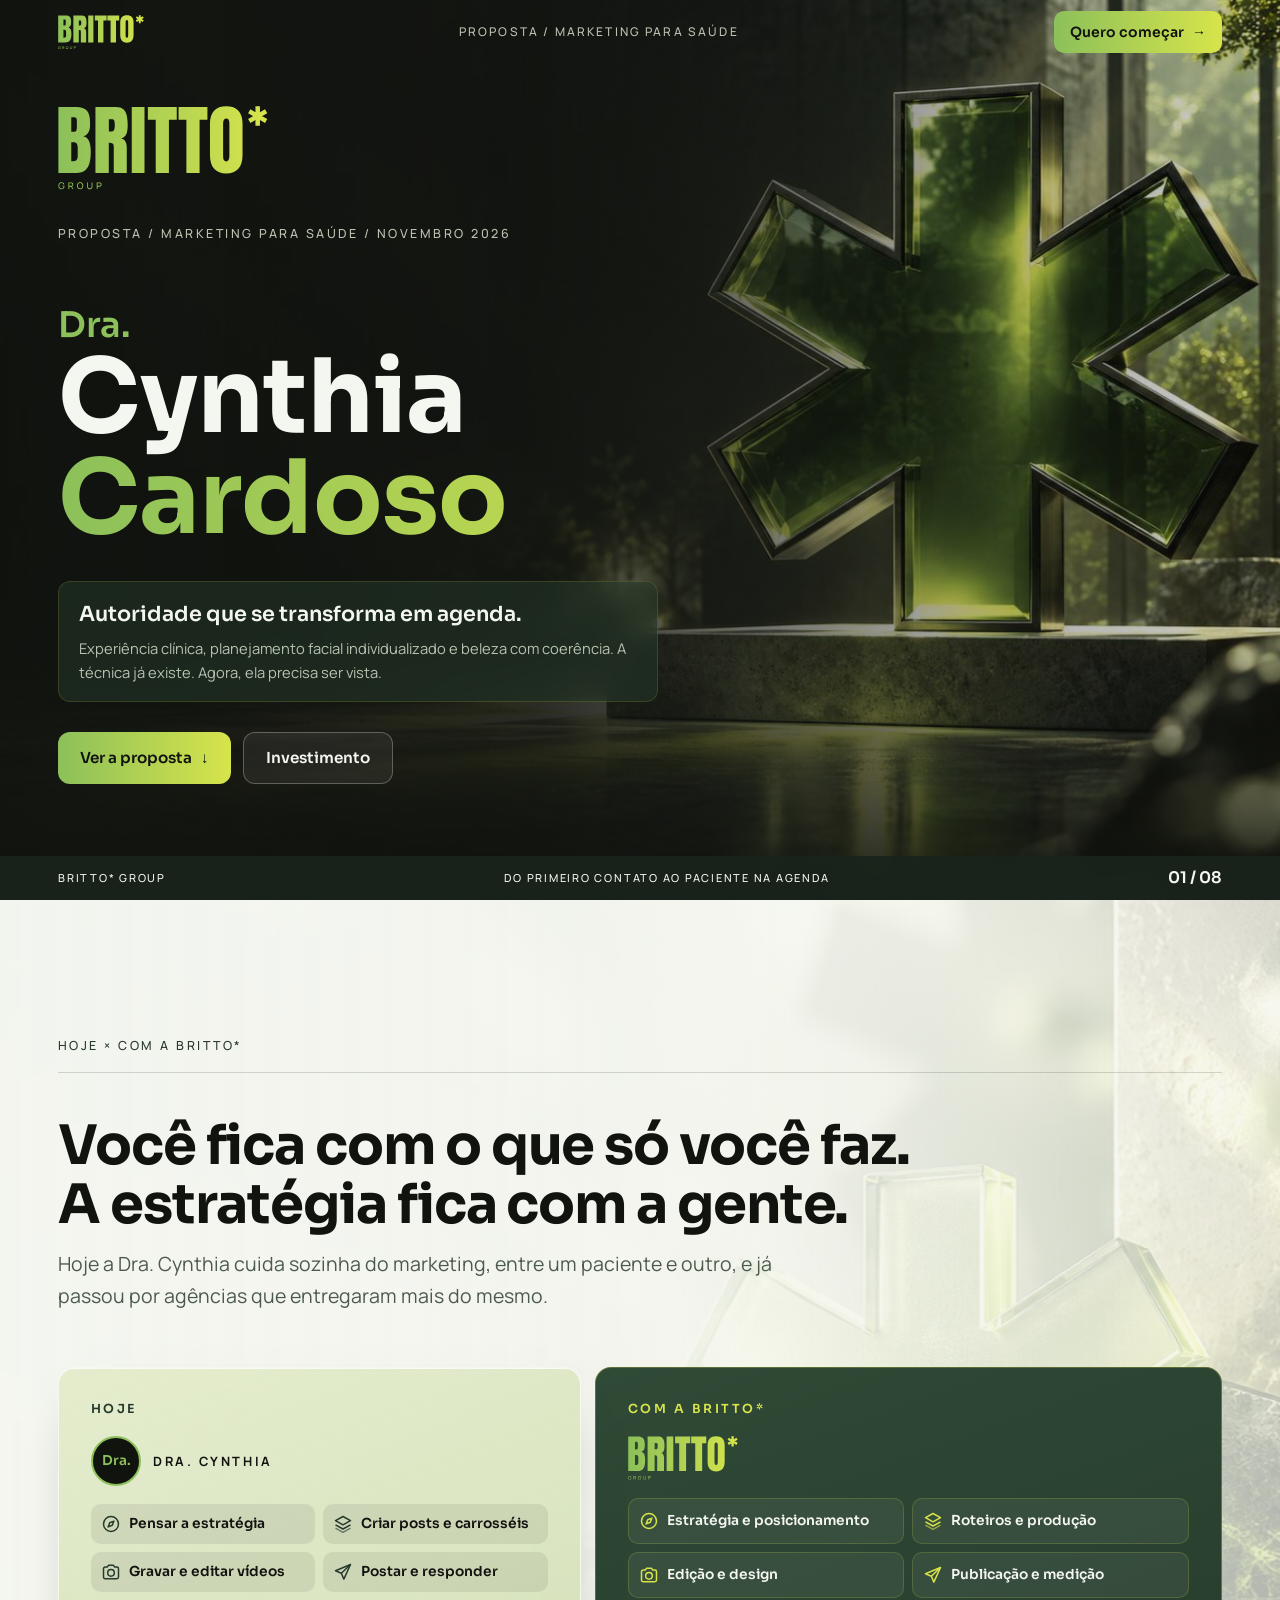
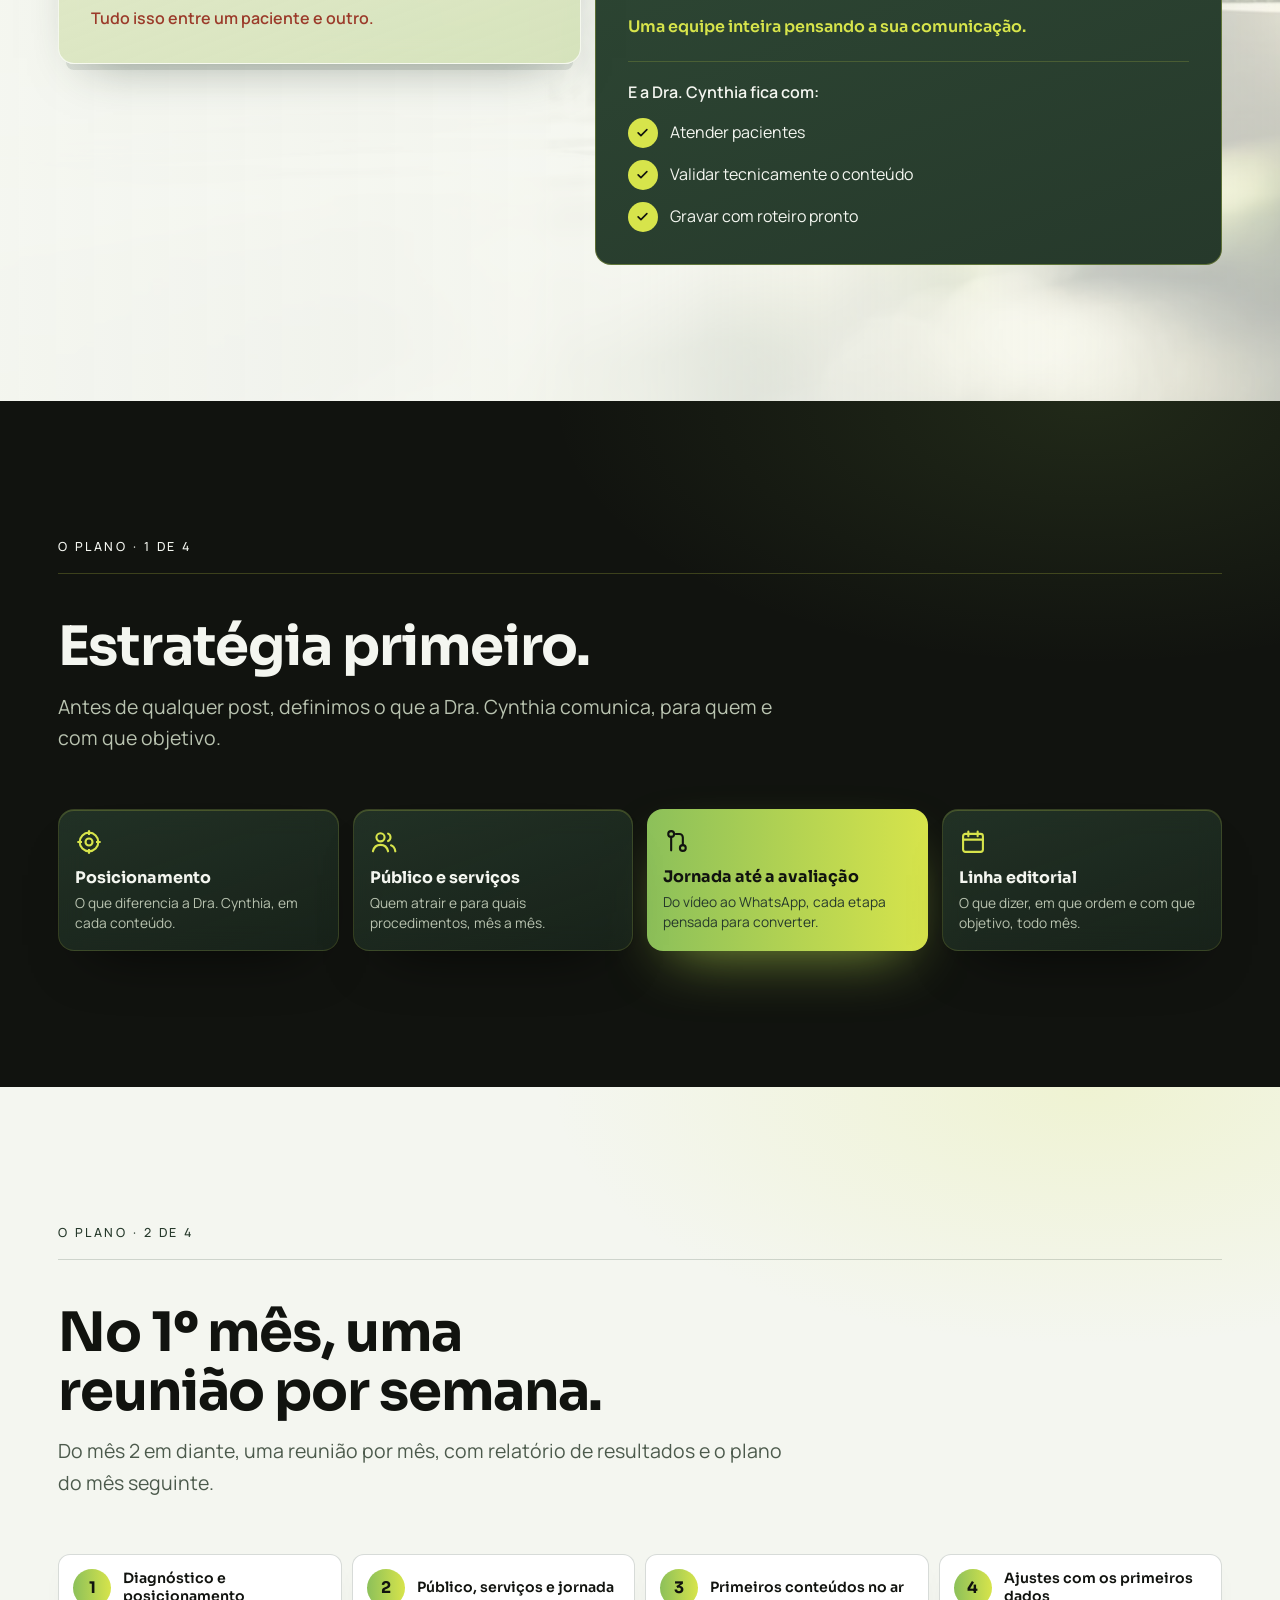
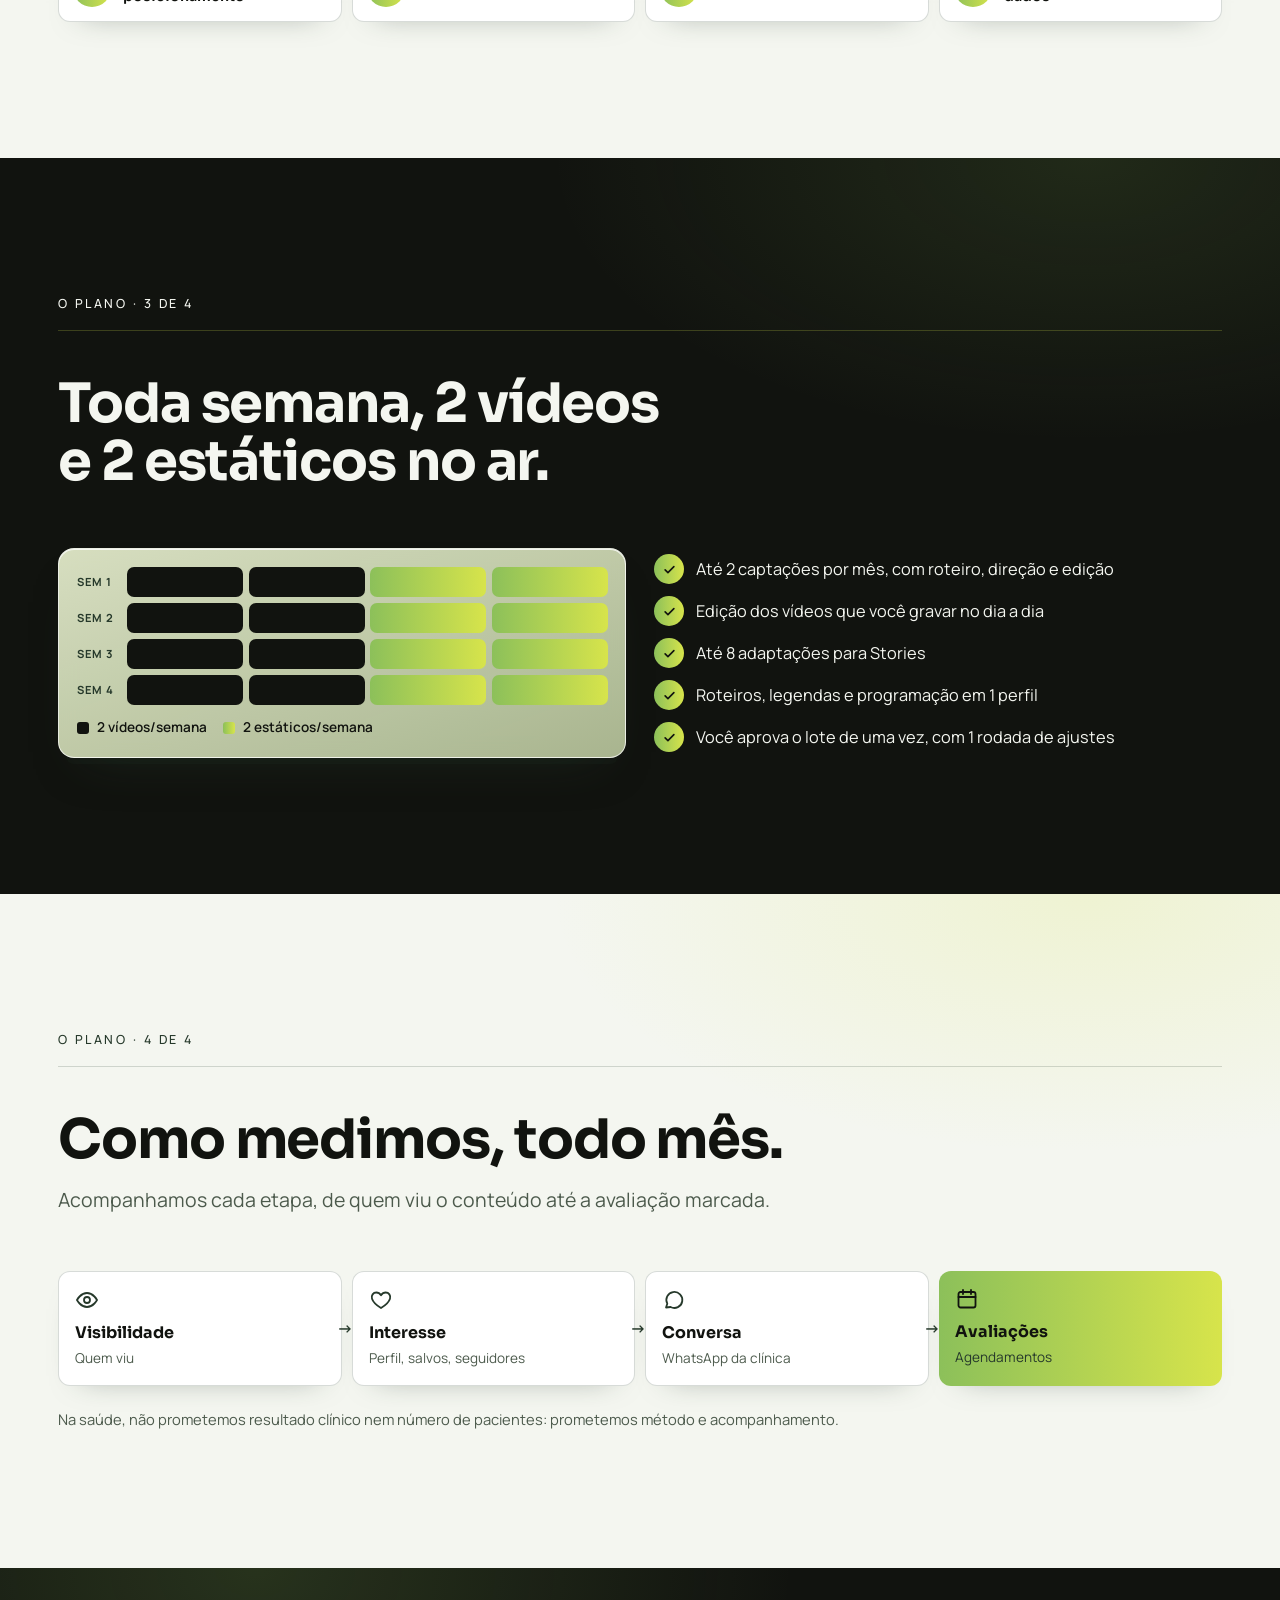
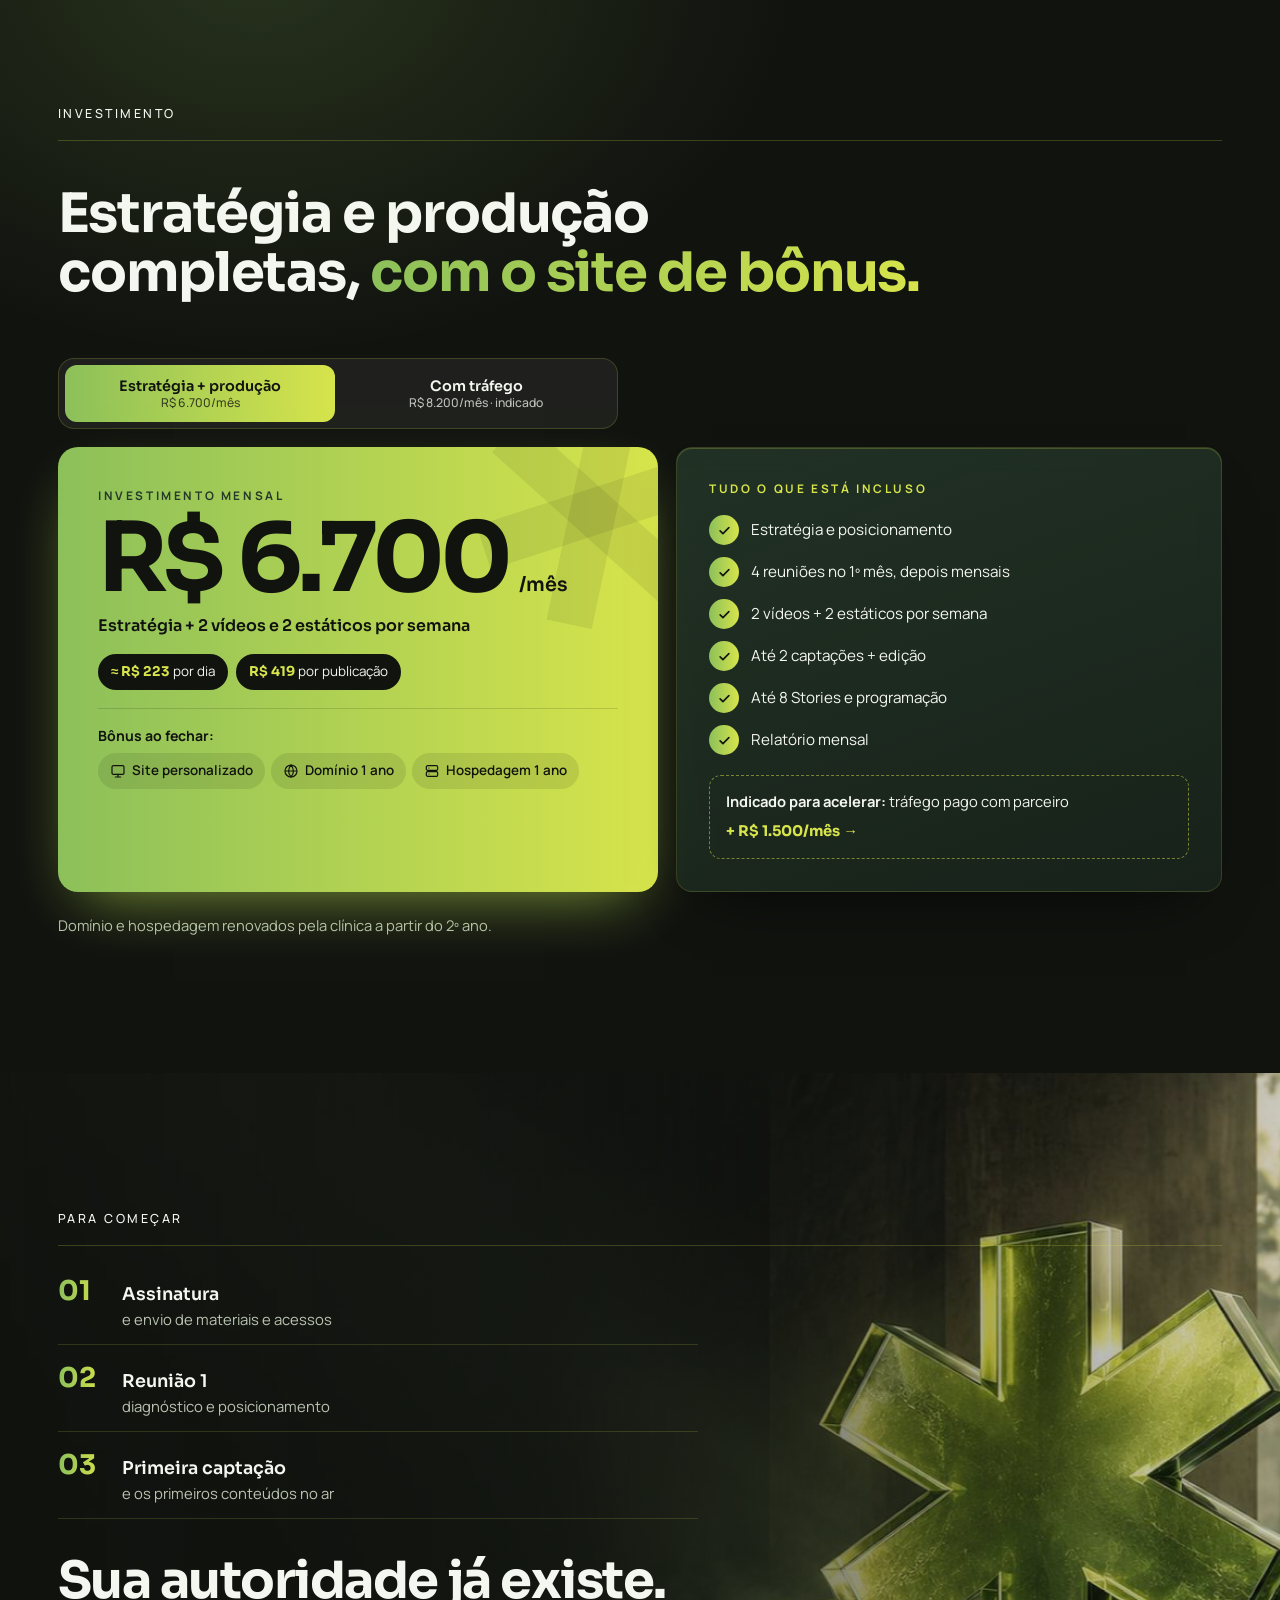
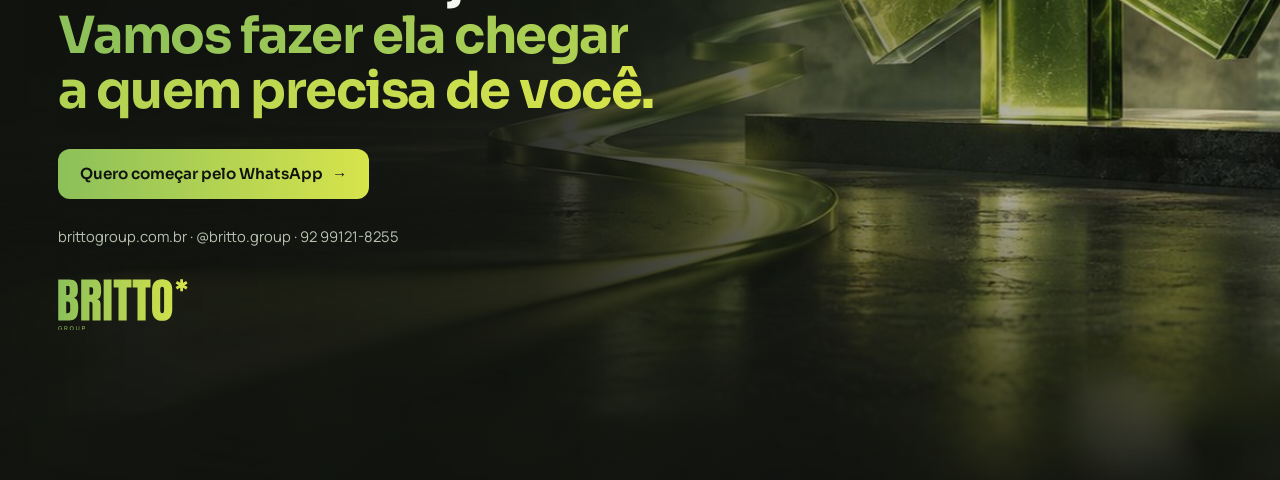
==== commit 1013946a: "Proposta Cynthia: plano dividido em 4 seções (estratégia, reuniões, produção, medição) Co-Authored-B" ====
--- a/proposta/cynthia/index.html
+++ b/proposta/cynthia/index.html
@@ -169,11 +169,7 @@
 .col.deep .checks li{color:var(--porcelana)}
 .col.deep .ck{background:var(--limao);color:var(--carvao)}
 
-/* ---------- 03. o plano (abas) ---------- */
-.blk{padding-top:26px;margin-top:26px;border-top:1px solid rgba(215,228,75,.16)}
-.blk:first-of-type{padding-top:0;margin-top:0;border-top:0}
-.blk-t{display:flex;align-items:center;gap:12px;font-size:clamp(1.1rem,2vw,1.35rem);margin-bottom:16px}
-.blk-t span{flex:none;width:30px;height:30px;border-radius:8px;background:var(--grad);color:var(--carvao);display:grid;place-items:center;font-size:.9rem}
+/* ---------- 03. o plano (4 seções) ---------- */
 .g2{display:grid;grid-template-columns:1fr 1fr;gap:10px}
 @media (min-width:900px){.g2{grid-template-columns:repeat(4,1fr);gap:14px}}
 .mini{padding:18px 16px;display:flex;flex-direction:column;gap:6px}
@@ -186,7 +182,6 @@
 @media (min-width:900px){.weeks{grid-template-columns:repeat(4,1fr)}}
 .weeks li{display:flex;align-items:center;gap:12px;padding:14px;border-radius:12px;background:rgba(244,246,240,.06);border:1px solid rgba(215,228,75,.18);font-family:var(--f-title);font-weight:600;font-size:.88rem;line-height:1.25}
 .weeks b{flex:none;width:38px;height:38px;border-radius:50%;background:var(--grad);color:var(--carvao);display:grid;place-items:center;font-size:1rem}
-.after{margin-top:12px;font-size:.97rem;color:var(--mute-d)}
 .prod{display:grid;gap:16px;align-items:center}
 @media (min-width:900px){.prod{grid-template-columns:1fr 1fr;gap:28px}}
 .cal{padding:18px}
@@ -199,7 +194,17 @@
 .legend{display:flex;flex-wrap:wrap;gap:6px 16px;margin-top:12px;font-size:.85rem;font-weight:600}
 .legend span{display:inline-flex;align-items:center;gap:8px}
 .legend i{width:12px;height:12px;border-radius:3px}
-#plano .ck{background:var(--grad);color:var(--carvao)}
+#producao .ck{background:var(--grad);color:var(--carvao)}
+#producao .checks li{font-size:1.02rem}
+/* seções do plano: fundo liso, sem foto */
+.plain.dark{background:radial-gradient(60% 55% at 85% 0%,rgba(140,192,90,.13),transparent 70%),var(--carvao)}
+.plain.light{background:radial-gradient(60% 55% at 85% 0%,rgba(215,228,75,.18),transparent 70%),var(--porcelana)}
+.light .weeks li{background:#fff;border-color:var(--line-l);color:var(--carvao);box-shadow:0 14px 30px -24px rgba(38,57,43,.5)}
+.light .journey li{background:#fff;border-color:var(--line-l);color:var(--carvao);box-shadow:0 14px 30px -24px rgba(38,57,43,.5)}
+.light .journey svg{color:var(--profundo)}
+.light .journey span{color:var(--mute-l)}
+.light .journey li.last{background:var(--grad)}
+@media (min-width:900px){.light .journey li:not(:last-child)::after{color:var(--profundo)}}
 .journey{list-style:none;margin:0;padding:0;display:grid;grid-template-columns:1fr 1fr;gap:10px;counter-reset:j}
 @media (min-width:900px){.journey{grid-template-columns:repeat(4,1fr)}}
 .journey li{position:relative;display:flex;flex-direction:column;gap:2px;padding:16px;border-radius:12px;background:rgba(244,246,240,.06);border:1px solid rgba(215,228,75,.18)}
@@ -388,62 +393,75 @@
   </div>
 </section>
 
-<!-- 03 · O PLANO -->
-<section class="dark" id="plano" data-theme="dark">
-  <div class="photo" data-par><img src="img/oficina.jpg" alt="" loading="lazy"></div>
-  <div class="wrap in-front">
+<!-- 03 · O PLANO, em 4 seções -->
+<section class="dark plain" id="plano" data-theme="dark">
+  <div class="wrap">
     <div class="head">
-      <p class="kicker" data-reveal>O plano</p>
-      <h2 class="title" data-reveal style="--d:1">Estratégia primeiro. <span class="lime">Produção toda semana.</span></h2>
-    </div>
-    <div class="blk" data-reveal>
-      <h3 class="blk-t"><span>1</span>Estratégia primeiro</h3>
-      <div class="g2">
-        <div class="mini glass"><svg><use href="#i-target"/></svg><b>Posicionamento</b><span>O que diferencia a Dra. Cynthia, em cada conteúdo.</span></div>
-        <div class="mini glass"><svg><use href="#i-users"/></svg><b>Público e serviços</b><span>Quem atrair e para quais procedimentos, mês a mês.</span></div>
-        <div class="mini solid-lime"><svg><use href="#i-path"/></svg><b>Jornada até a avaliação</b><span>Do vídeo ao WhatsApp, cada etapa pensada para converter.</span></div>
-        <div class="mini glass"><svg><use href="#i-cal"/></svg><b>Linha editorial</b><span>O que dizer, em que ordem e com que objetivo, todo mês.</span></div>
+      <p class="kicker" data-reveal>O plano · 1 de 4</p>
+      <h2 class="title" data-reveal style="--d:1">Estratégia primeiro.</h2>
+      <p class="lede" data-reveal style="--d:2">Antes de qualquer post, definimos o que a Dra. Cynthia comunica, para quem e com que objetivo.</p>
+    </div>
+    <div class="g2" data-reveal>
+      <div class="mini glass"><svg><use href="#i-target"/></svg><b>Posicionamento</b><span>O que diferencia a Dra. Cynthia, em cada conteúdo.</span></div>
+      <div class="mini glass"><svg><use href="#i-users"/></svg><b>Público e serviços</b><span>Quem atrair e para quais procedimentos, mês a mês.</span></div>
+      <div class="mini solid-lime"><svg><use href="#i-path"/></svg><b>Jornada até a avaliação</b><span>Do vídeo ao WhatsApp, cada etapa pensada para converter.</span></div>
+      <div class="mini glass"><svg><use href="#i-cal"/></svg><b>Linha editorial</b><span>O que dizer, em que ordem e com que objetivo, todo mês.</span></div>
+    </div>
+  </div>
+</section>
+
+<section class="light plain" id="reunioes" data-theme="light">
+  <div class="wrap">
+    <div class="head">
+      <p class="kicker" data-reveal>O plano · 2 de 4</p>
+      <h2 class="title" data-reveal style="--d:1">No 1º mês, uma reunião por semana.</h2>
+      <p class="lede" data-reveal style="--d:2">Do mês 2 em diante, uma reunião por mês, com relatório de resultados e o plano do mês seguinte.</p>
+    </div>
+    <ol class="weeks" data-reveal>
+      <li><b>1</b><span>Diagnóstico e posicionamento</span></li>
+      <li><b>2</b><span>Público, serviços e jornada</span></li>
+      <li><b>3</b><span>Primeiros conteúdos no ar</span></li>
+      <li><b>4</b><span>Ajustes com os primeiros dados</span></li>
+    </ol>
+  </div>
+</section>
+
+<section class="dark plain" id="producao" data-theme="dark">
+  <div class="wrap">
+    <div class="head">
+      <p class="kicker" data-reveal>O plano · 3 de 4</p>
+      <h2 class="title" data-reveal style="--d:1">Toda semana, 2 vídeos e 2 estáticos no ar.</h2>
+    </div>
+    <div class="prod" data-reveal>
+      <div class="cal glass-l">
+        <div class="grid16" id="grid16"></div>
+        <div class="legend"><span><i style="background:var(--carvao)"></i>2 vídeos/semana</span><span><i style="background:var(--grad)"></i>2 estáticos/semana</span></div>
       </div>
-    </div>
-
-    <div class="blk" data-reveal>
-      <h3 class="blk-t"><span>2</span>No 1º mês, uma reunião por semana</h3>
-      <ol class="weeks">
-        <li><b>1</b><span>Diagnóstico e posicionamento</span></li>
-        <li><b>2</b><span>Público, serviços e jornada</span></li>
-        <li><b>3</b><span>Primeiros conteúdos no ar</span></li>
-        <li><b>4</b><span>Ajustes com os primeiros dados</span></li>
-      </ol>
-      <p class="after"><b class="lime">Do mês 2 em diante:</b> 1 reunião por mês, com relatório de resultados e plano do mês seguinte.</p>
-    </div>
-
-    <div class="blk" data-reveal>
-      <h3 class="blk-t"><span>3</span>Toda semana, 2 vídeos e 2 estáticos no ar</h3>
-      <div class="prod">
-        <div class="cal glass-l">
-          <div class="grid16" id="grid16"></div>
-          <div class="legend"><span><i style="background:var(--carvao)"></i>2 vídeos/semana</span><span><i style="background:var(--grad)"></i>2 estáticos/semana</span></div>
-        </div>
-        <ul class="checks small">
-          <li><span class="ck"><svg><use href="#i-check"/></svg></span>Até 2 captações por mês, com roteiro, direção e edição</li>
-          <li><span class="ck"><svg><use href="#i-check"/></svg></span>Edição dos vídeos que você gravar no dia a dia</li>
-          <li><span class="ck"><svg><use href="#i-check"/></svg></span>Até 8 adaptações para Stories</li>
-          <li><span class="ck"><svg><use href="#i-check"/></svg></span>Roteiros, legendas e programação em 1 perfil</li>
-          <li><span class="ck"><svg><use href="#i-check"/></svg></span>Você aprova o lote de uma vez, com 1 rodada de ajustes</li>
-        </ul>
-      </div>
-    </div>
-
-    <div class="blk" data-reveal>
-      <h3 class="blk-t"><span>4</span>Como medimos, todo mês</h3>
-      <ol class="journey">
-        <li><svg><use href="#i-eye"/></svg><b>Visibilidade</b><span>Quem viu</span></li>
-        <li><svg><use href="#i-heart"/></svg><b>Interesse</b><span>Perfil, salvos, seguidores</span></li>
-        <li><svg><use href="#i-chat"/></svg><b>Conversa</b><span>WhatsApp da clínica</span></li>
-        <li class="last"><svg><use href="#i-cal"/></svg><b>Avaliações</b><span>Agendamentos</span></li>
-      </ol>
-      <p class="note">Na saúde, não prometemos resultado clínico nem número de pacientes: prometemos método e acompanhamento.</p>
-    </div>
+      <ul class="checks small">
+        <li><span class="ck"><svg><use href="#i-check"/></svg></span>Até 2 captações por mês, com roteiro, direção e edição</li>
+        <li><span class="ck"><svg><use href="#i-check"/></svg></span>Edição dos vídeos que você gravar no dia a dia</li>
+        <li><span class="ck"><svg><use href="#i-check"/></svg></span>Até 8 adaptações para Stories</li>
+        <li><span class="ck"><svg><use href="#i-check"/></svg></span>Roteiros, legendas e programação em 1 perfil</li>
+        <li><span class="ck"><svg><use href="#i-check"/></svg></span>Você aprova o lote de uma vez, com 1 rodada de ajustes</li>
+      </ul>
+    </div>
+  </div>
+</section>
+
+<section class="light plain" id="medicao" data-theme="light">
+  <div class="wrap">
+    <div class="head">
+      <p class="kicker" data-reveal>O plano · 4 de 4</p>
+      <h2 class="title" data-reveal style="--d:1">Como medimos, todo mês.</h2>
+      <p class="lede" data-reveal style="--d:2">Acompanhamos cada etapa, de quem viu o conteúdo até a avaliação marcada.</p>
+    </div>
+    <ol class="journey" data-reveal>
+      <li><svg><use href="#i-eye"/></svg><b>Visibilidade</b><span>Quem viu</span></li>
+      <li><svg><use href="#i-heart"/></svg><b>Interesse</b><span>Perfil, salvos, seguidores</span></li>
+      <li><svg><use href="#i-chat"/></svg><b>Conversa</b><span>WhatsApp da clínica</span></li>
+      <li class="last"><svg><use href="#i-cal"/></svg><b>Avaliações</b><span>Agendamentos</span></li>
+    </ol>
+    <p class="note" data-reveal>Na saúde, não prometemos resultado clínico nem número de pacientes: prometemos método e acompanhamento.</p>
   </div>
 </section>
 
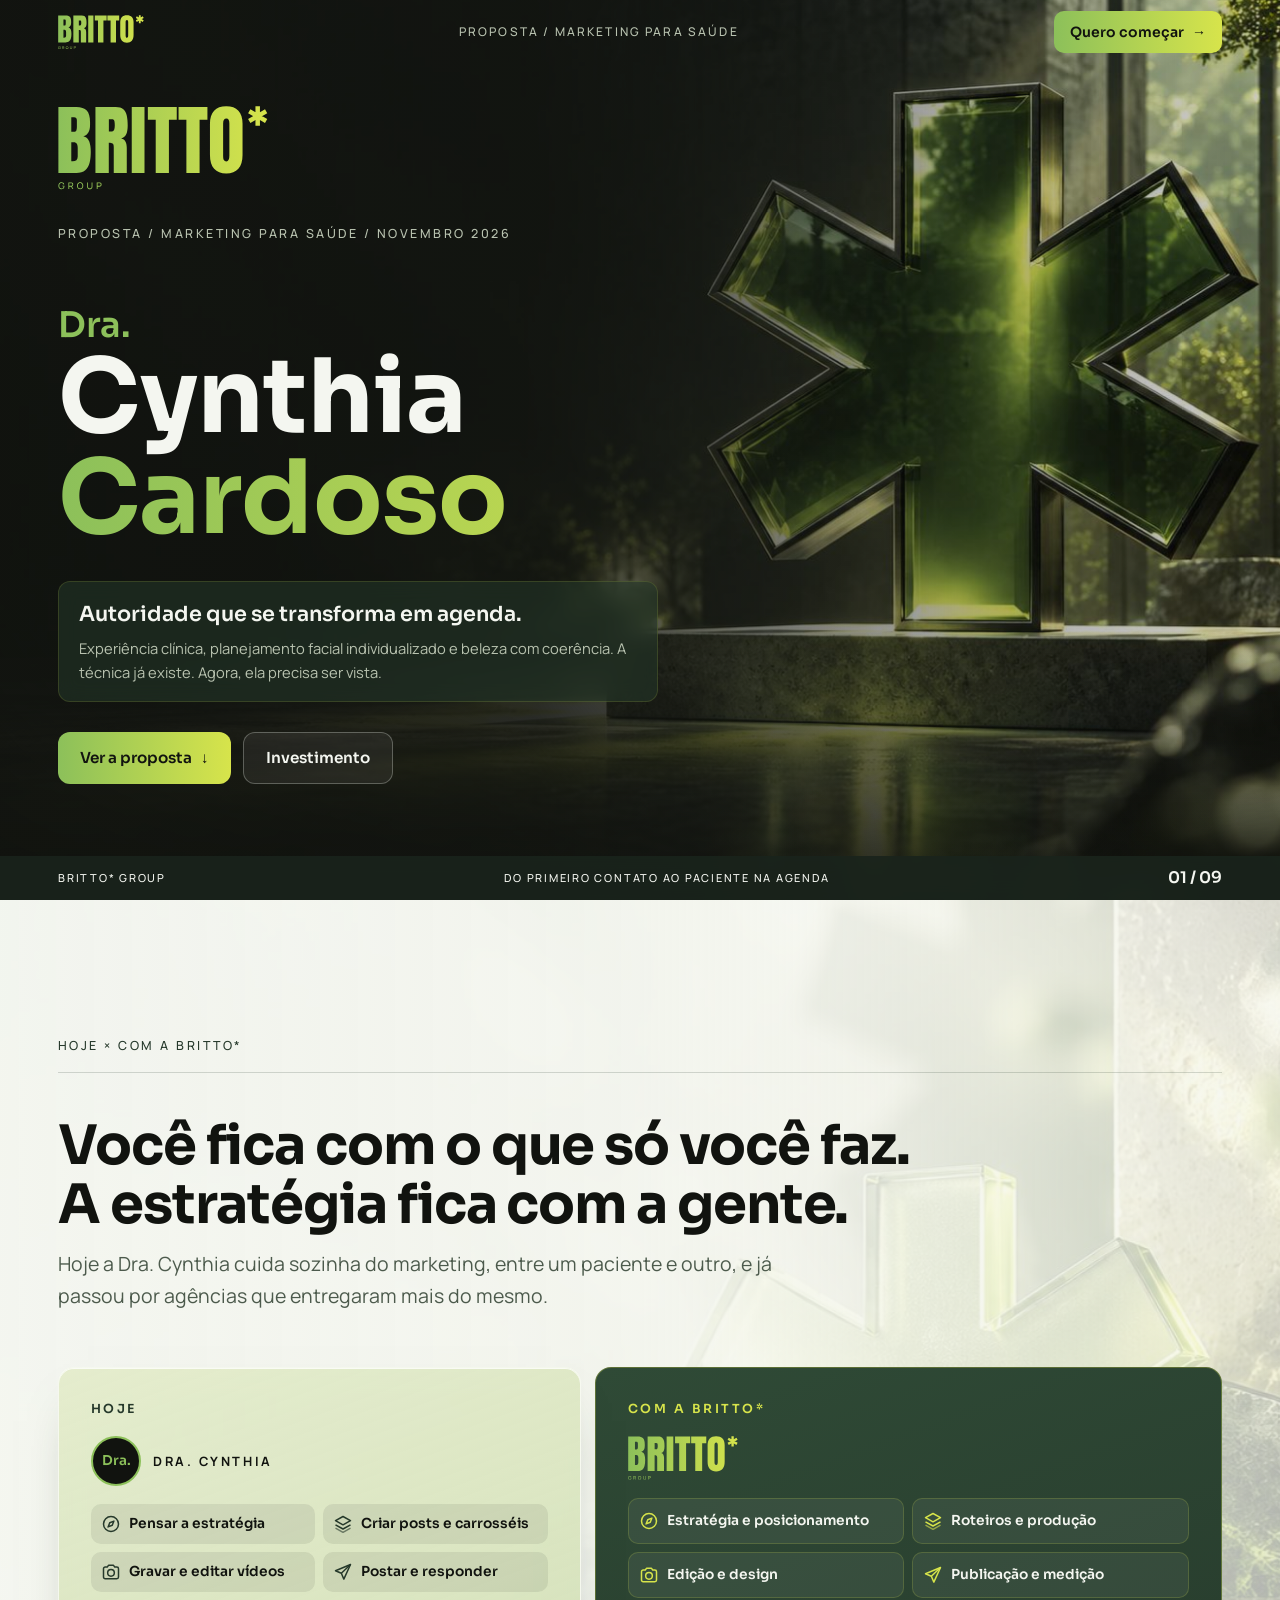
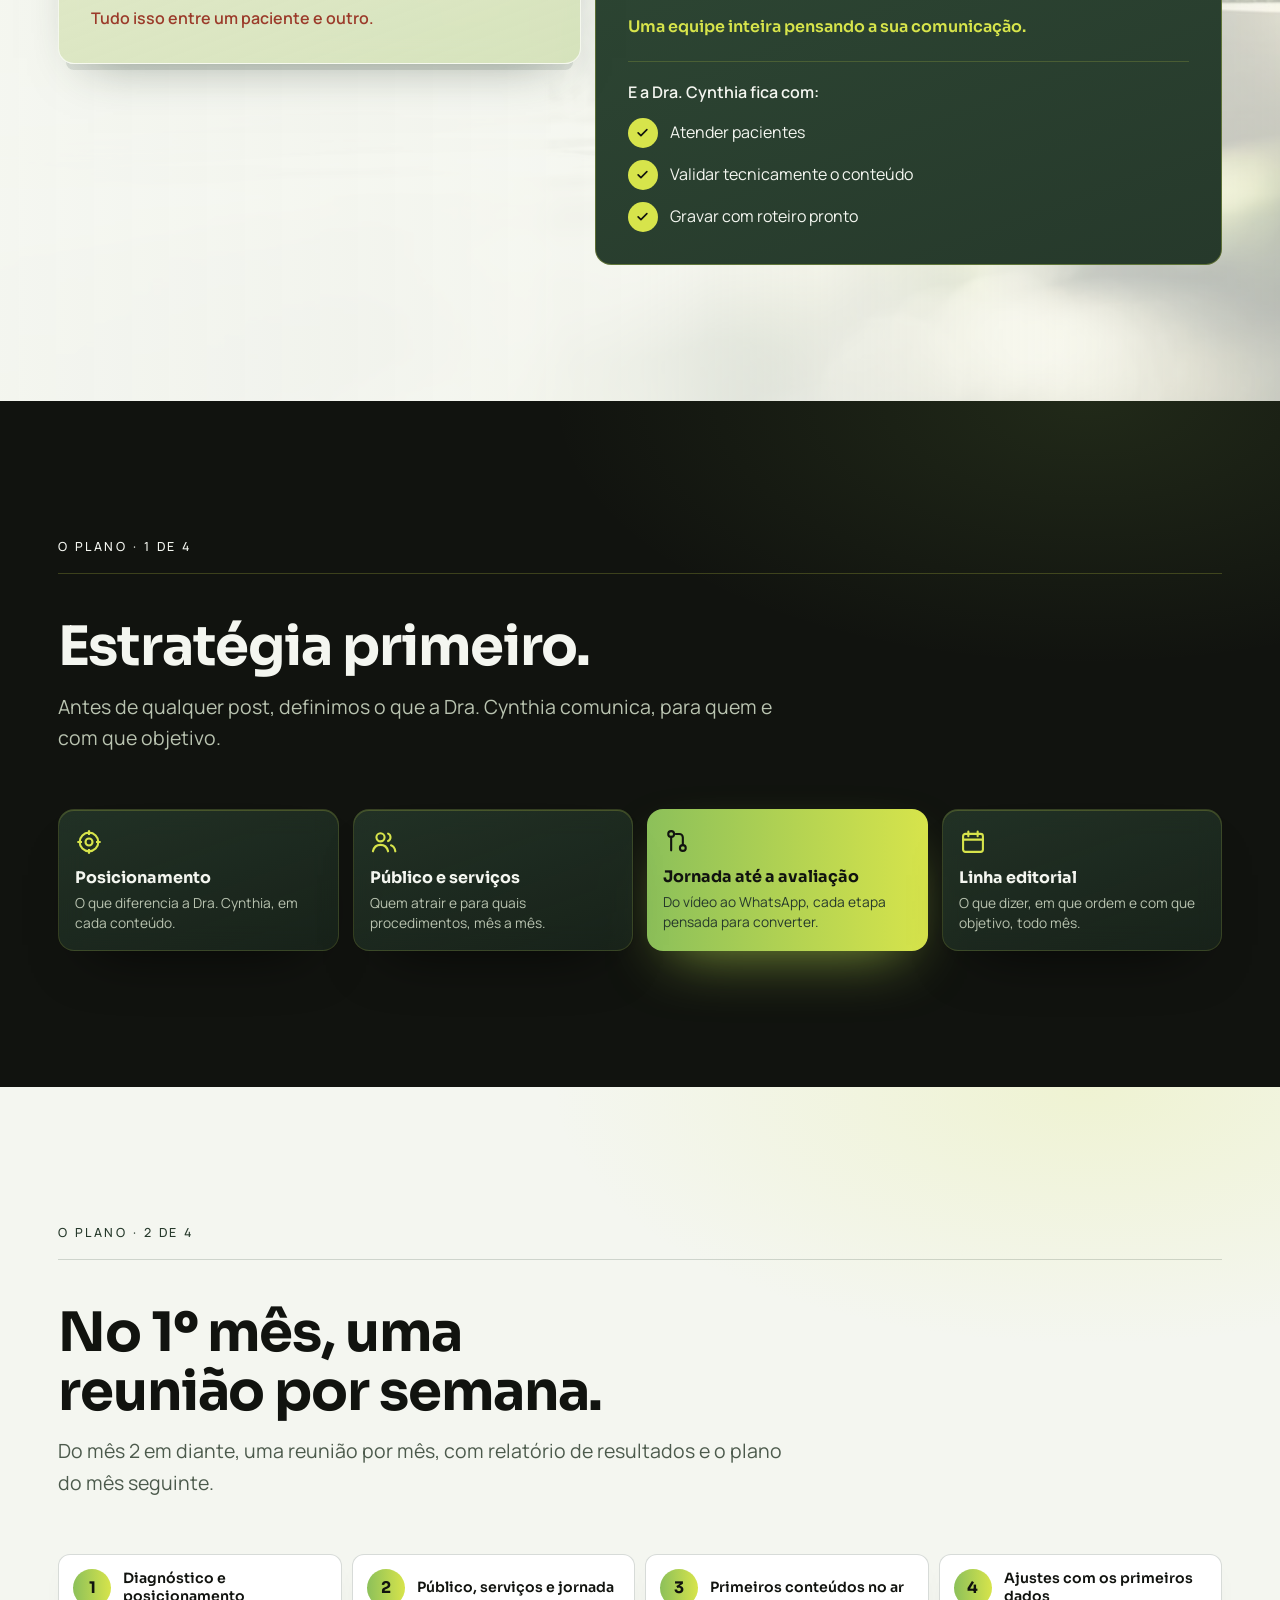
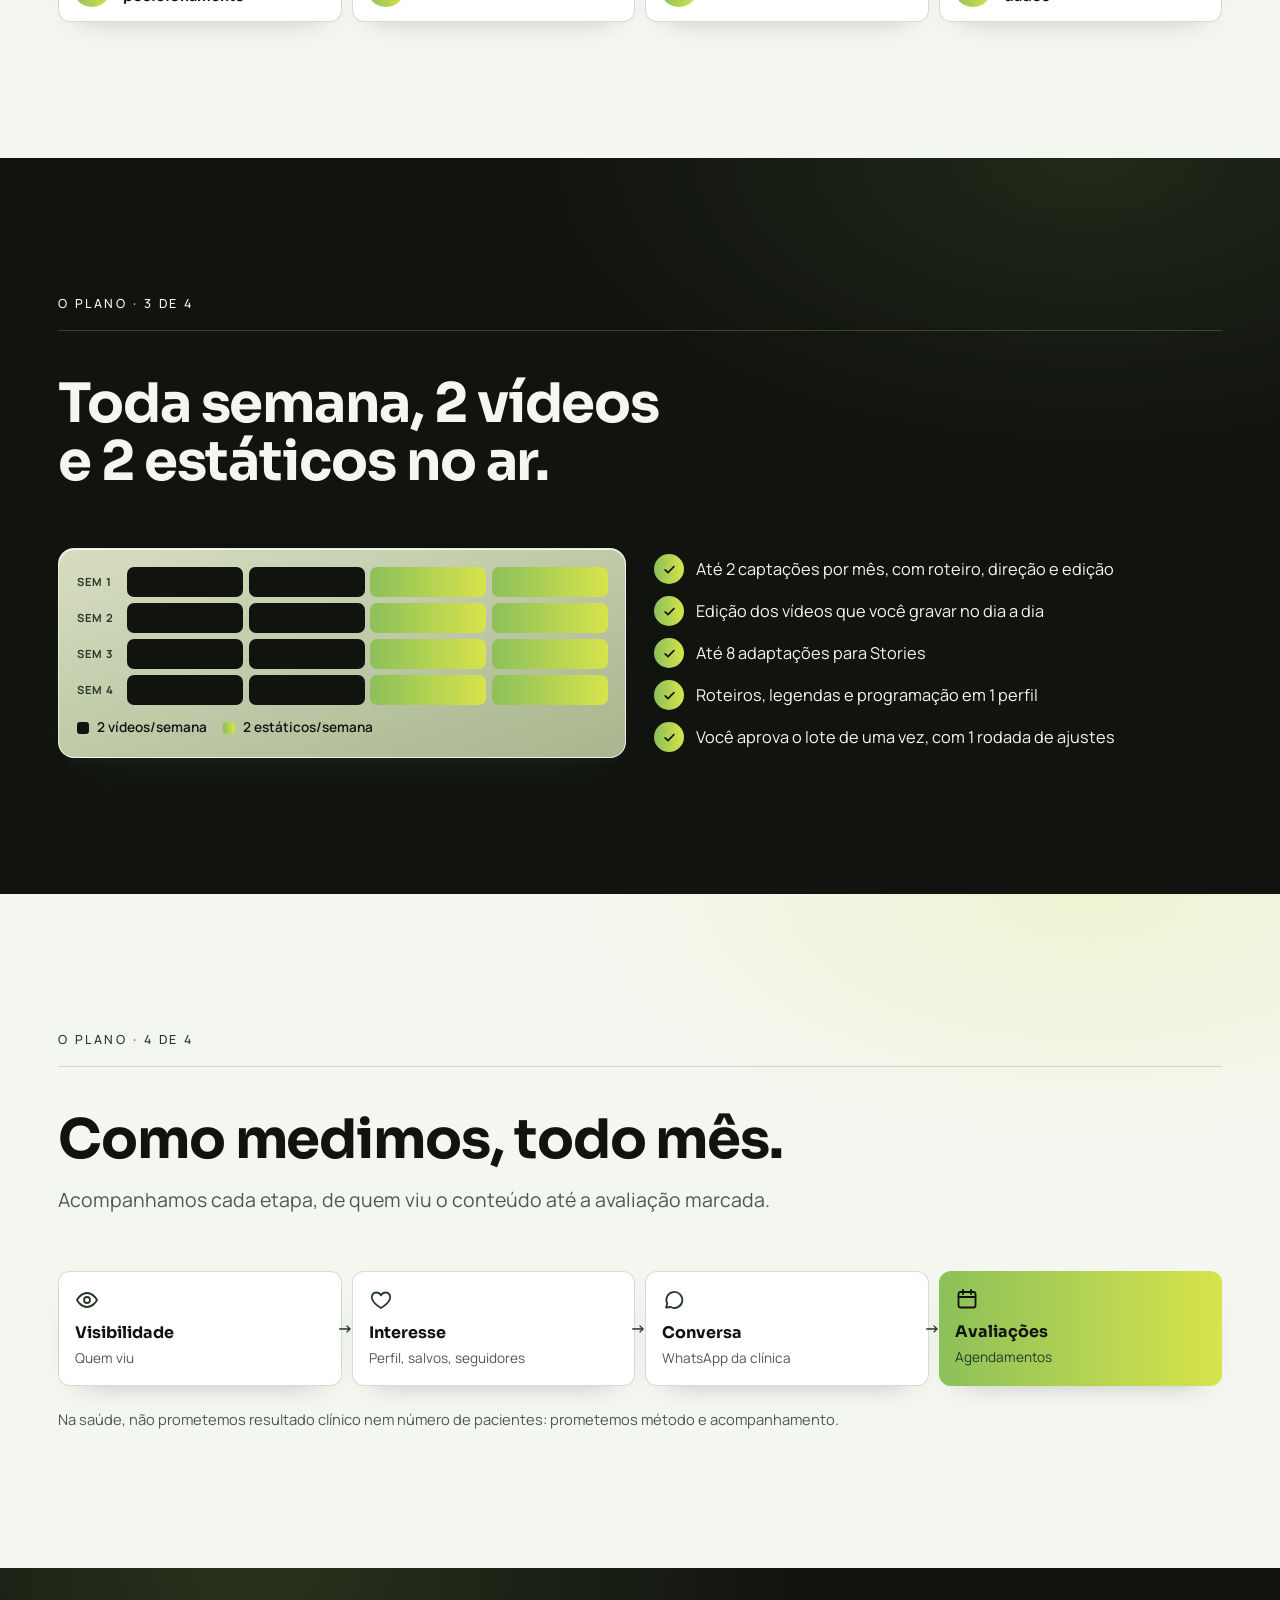
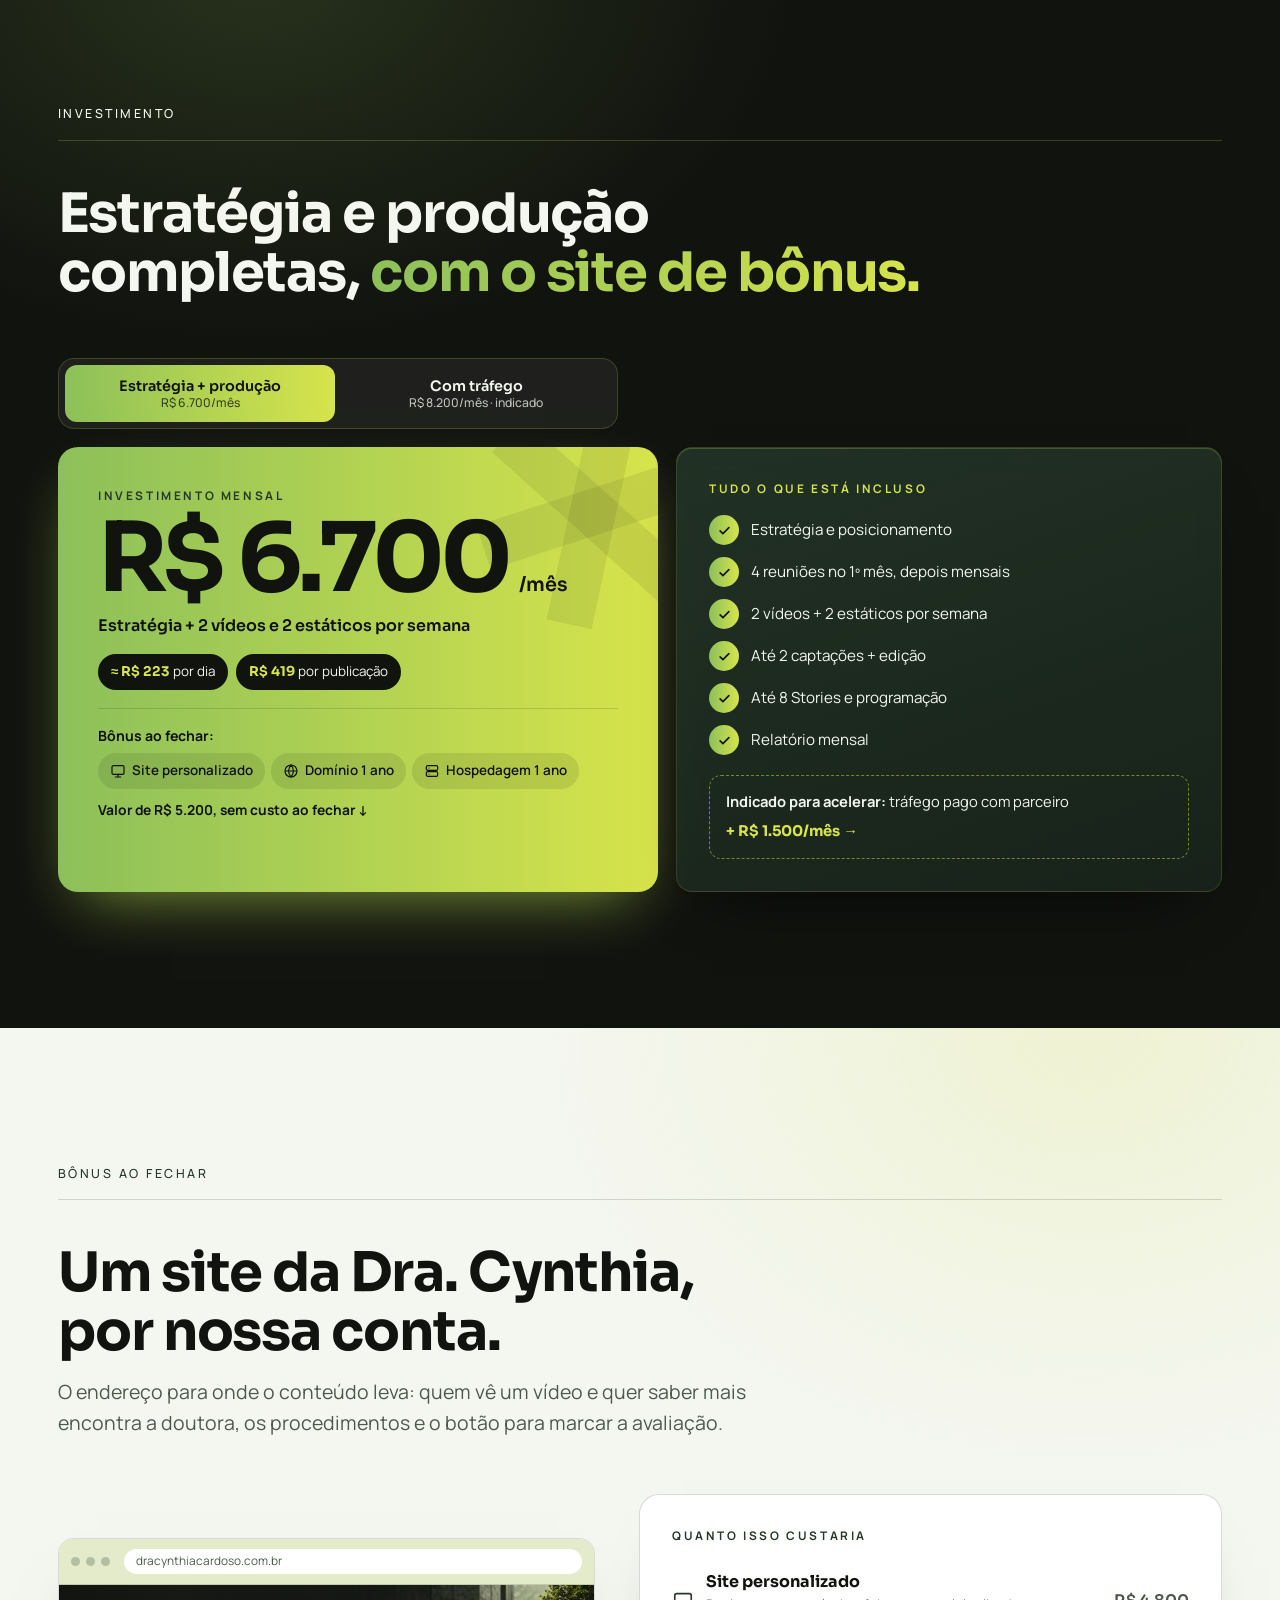
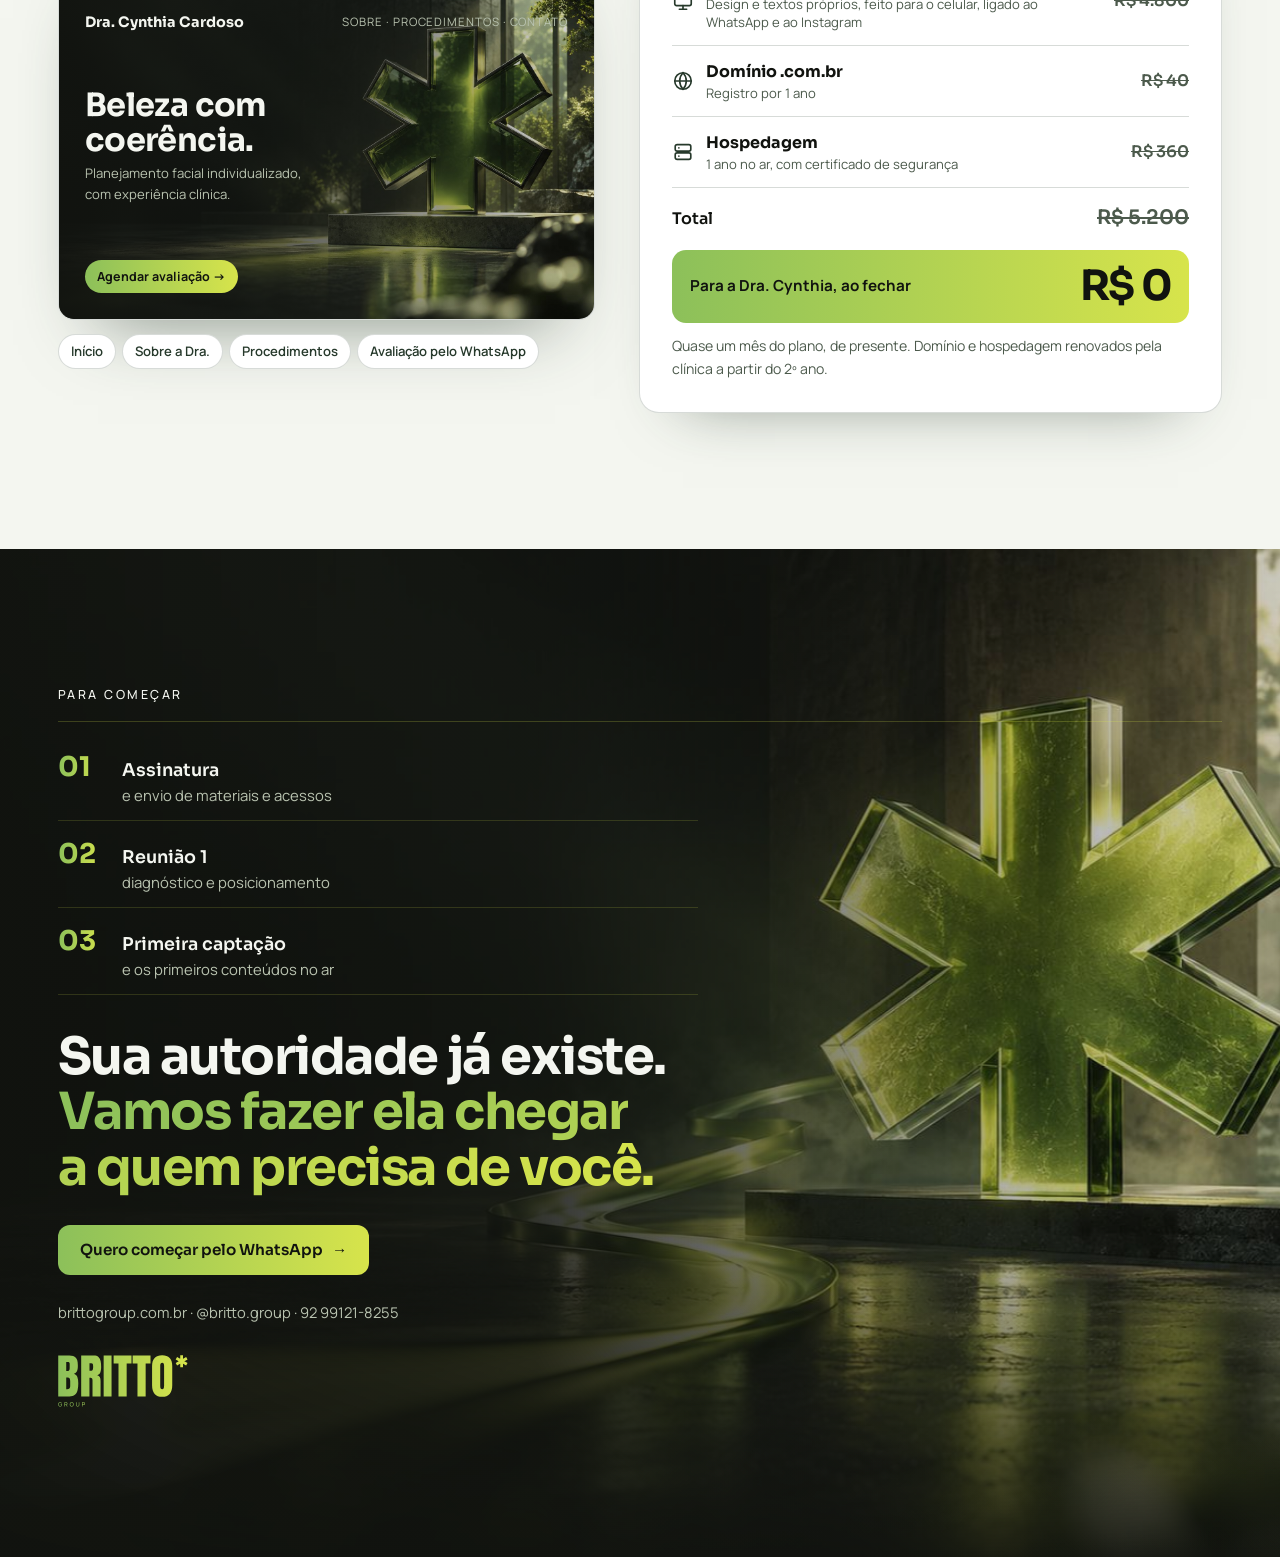
==== commit a499306b: "Proposta Cynthia: seção do bônus (site) com ancoragem de valor Co-Authored-By: Claude Opus 5.5 <nore" ====
--- a/proposta/cynthia/index.html
+++ b/proposta/cynthia/index.html
@@ -251,6 +251,43 @@
 .up-btn em{font-style:normal;font-family:var(--f-title);font-weight:700;color:var(--limao)}
 .incl .note{font-size:.85rem}
 
+/* ---------- bônus: site ---------- */
+.bn{display:grid;gap:22px;align-items:center}
+@media (min-width:960px){.bn{grid-template-columns:1.05fr 1fr;gap:44px}}
+.browser{border-radius:16px;background:#fff;border:1px solid var(--line-l);box-shadow:0 40px 70px -40px rgba(38,57,43,.55);overflow:hidden}
+.browser .bar{display:flex;align-items:center;gap:6px;padding:10px 12px;background:var(--nevoa);border-bottom:1px solid var(--line-l)}
+.browser .bar i{width:9px;height:9px;border-radius:50%;background:rgba(38,57,43,.25)}
+.browser .bar span{margin-left:8px;flex:1;background:#fff;border-radius:999px;padding:3px 12px;font-size:.74rem;color:var(--mute-l);white-space:nowrap;overflow:hidden;text-overflow:ellipsis}
+.site{position:relative;aspect-ratio:16/10;background:var(--carvao) url(img/hero.jpg) right center/cover;color:var(--porcelana);display:flex;flex-direction:column;justify-content:space-between;padding:clamp(14px,3vw,26px)}
+.site::before{content:"";position:absolute;inset:0;background:linear-gradient(90deg,rgba(17,19,15,.95),rgba(17,19,15,.55) 60%,rgba(17,19,15,.15))}
+.site > *{position:relative}
+.site nav{display:flex;justify-content:space-between;align-items:center;font-size:clamp(.55rem,1.3vw,.72rem);letter-spacing:.08em;text-transform:uppercase;color:var(--mute-d)}
+.site nav b{font-family:var(--f-title);font-size:clamp(.7rem,1.6vw,.9rem);letter-spacing:0;text-transform:none;color:var(--porcelana)}
+.site nav span{display:none}
+@media (min-width:560px){.site nav span{display:inline}}
+.site h4{font-size:clamp(1.15rem,3.6vw,2rem);max-width:12ch}
+.site p{font-size:clamp(.66rem,1.4vw,.82rem);color:var(--mute-d);max-width:30ch;margin-top:6px}
+.site .cta{display:inline-flex;align-self:flex-start;gap:6px;background:var(--grad);color:var(--carvao);font-weight:700;font-size:clamp(.62rem,1.3vw,.78rem);padding:7px 12px;border-radius:999px}
+.pages{display:flex;flex-wrap:wrap;gap:6px;margin-top:14px}
+.pages span{background:#fff;border:1px solid var(--line-l);border-radius:999px;padding:6px 12px;font-size:.82rem;font-weight:600;color:var(--profundo)}
+.anchor{background:#fff;border:1px solid var(--line-l);border-radius:20px;padding:clamp(20px,3.5vw,32px);box-shadow:0 30px 60px -44px rgba(38,57,43,.6)}
+.anchor .k{font-size:.74rem;font-weight:700;letter-spacing:.22em;text-transform:uppercase;color:var(--profundo);margin-bottom:10px}
+.anchor ul{list-style:none;margin:0;padding:0}
+.anchor li{display:flex;align-items:center;gap:12px;padding:13px 0;border-bottom:1px solid var(--line-l)}
+.anchor li svg{flex:0 0 22px;height:22px;color:var(--profundo)}
+.anchor li div{flex:1;min-width:0}
+.anchor li b{display:block;font-family:var(--f-title);font-size:1rem}
+.anchor li small{display:block;font-size:.82rem;color:var(--mute-l);line-height:1.4}
+.anchor li s{font-family:var(--f-title);font-weight:600;color:var(--mute-l);white-space:nowrap}
+.anchor .tot{display:flex;justify-content:space-between;align-items:baseline;padding:14px 0 4px;font-family:var(--f-title);font-weight:600}
+.anchor .tot s{font-size:1.25rem;color:var(--mute-l)}
+.anchor .you{margin-top:12px;display:flex;flex-wrap:wrap;justify-content:space-between;align-items:center;gap:6px 14px;padding:16px 18px;border-radius:14px;background:var(--grad);color:var(--carvao)}
+.anchor .you span{font-weight:700;font-size:.95rem}
+.anchor .you strong{font-family:var(--f-title);font-size:clamp(2rem,6vw,2.6rem);letter-spacing:-.04em;line-height:1}
+.anchor .why{margin-top:12px;font-size:.88rem;color:var(--mute-l)}
+.bonus a{flex:1 1 100%;font-size:.86rem;font-weight:700;text-decoration:none;margin-top:4px}
+.bonus a:hover{text-decoration:underline}
+
 /* ---------- 05. começar ---------- */
 .final{padding-bottom:clamp(110px,13vw,150px)}
 .final .photo img{object-position:70% center}
@@ -488,6 +525,7 @@
           <span><svg><use href="#i-monitor"/></svg>Site personalizado</span>
           <span><svg><use href="#i-globe"/></svg>Domínio 1 ano</span>
           <span><svg><use href="#i-server"/></svg>Hospedagem 1 ano</span>
+          <a href="#bonus">Valor de R$ 5.200, sem custo ao fechar ↓</a>
         </div>
       </div>
       <div class="incl glass" id="incl" data-reveal style="--d:1">
@@ -516,7 +554,41 @@
         </div>
       </div>
     </div>
-    <p class="note" data-reveal>Domínio e hospedagem renovados pela clínica a partir do 2º ano.</p>
+  </div>
+</section>
+
+<!-- 04b · BÔNUS: SITE -->
+<section class="light plain" id="bonus" data-theme="light">
+  <div class="wrap">
+    <div class="head">
+      <p class="kicker" data-reveal>Bônus ao fechar</p>
+      <h2 class="title" data-reveal style="--d:1">Um site da Dra. Cynthia, por nossa conta.</h2>
+      <p class="lede" data-reveal style="--d:2">O endereço para onde o conteúdo leva: quem vê um vídeo e quer saber mais encontra a doutora, os procedimentos e o botão para marcar a avaliação.</p>
+    </div>
+    <div class="bn">
+      <div data-reveal>
+        <div class="browser" aria-hidden="true">
+          <div class="bar"><i></i><i></i><i></i><span>dracynthiacardoso.com.br</span></div>
+          <div class="site">
+            <nav><b>Dra. Cynthia Cardoso</b><span>Sobre · Procedimentos · Contato</span></nav>
+            <div><h4>Beleza com coerência.</h4><p>Planejamento facial individualizado, com experiência clínica.</p></div>
+            <span class="cta">Agendar avaliação →</span>
+          </div>
+        </div>
+        <div class="pages"><span>Início</span><span>Sobre a Dra.</span><span>Procedimentos</span><span>Avaliação pelo WhatsApp</span></div>
+      </div>
+      <div class="anchor" data-reveal style="--d:1">
+        <p class="k">Quanto isso custaria</p>
+        <ul>
+          <li><svg><use href="#i-monitor"/></svg><div><b>Site personalizado</b><small>Design e textos próprios, feito para o celular, ligado ao WhatsApp e ao Instagram</small></div><s>R$ 4.800</s></li>
+          <li><svg><use href="#i-globe"/></svg><div><b>Domínio .com.br</b><small>Registro por 1 ano</small></div><s>R$ 40</s></li>
+          <li><svg><use href="#i-server"/></svg><div><b>Hospedagem</b><small>1 ano no ar, com certificado de segurança</small></div><s>R$ 360</s></li>
+        </ul>
+        <div class="tot"><span>Total</span><s>R$ 5.200</s></div>
+        <div class="you"><span>Para a Dra. Cynthia, ao fechar</span><strong>R$ 0</strong></div>
+        <p class="why">Quase um mês do plano, de presente. Domínio e hospedagem renovados pela clínica a partir do 2º ano.</p>
+      </div>
+    </div>
   </div>
 </section>
 
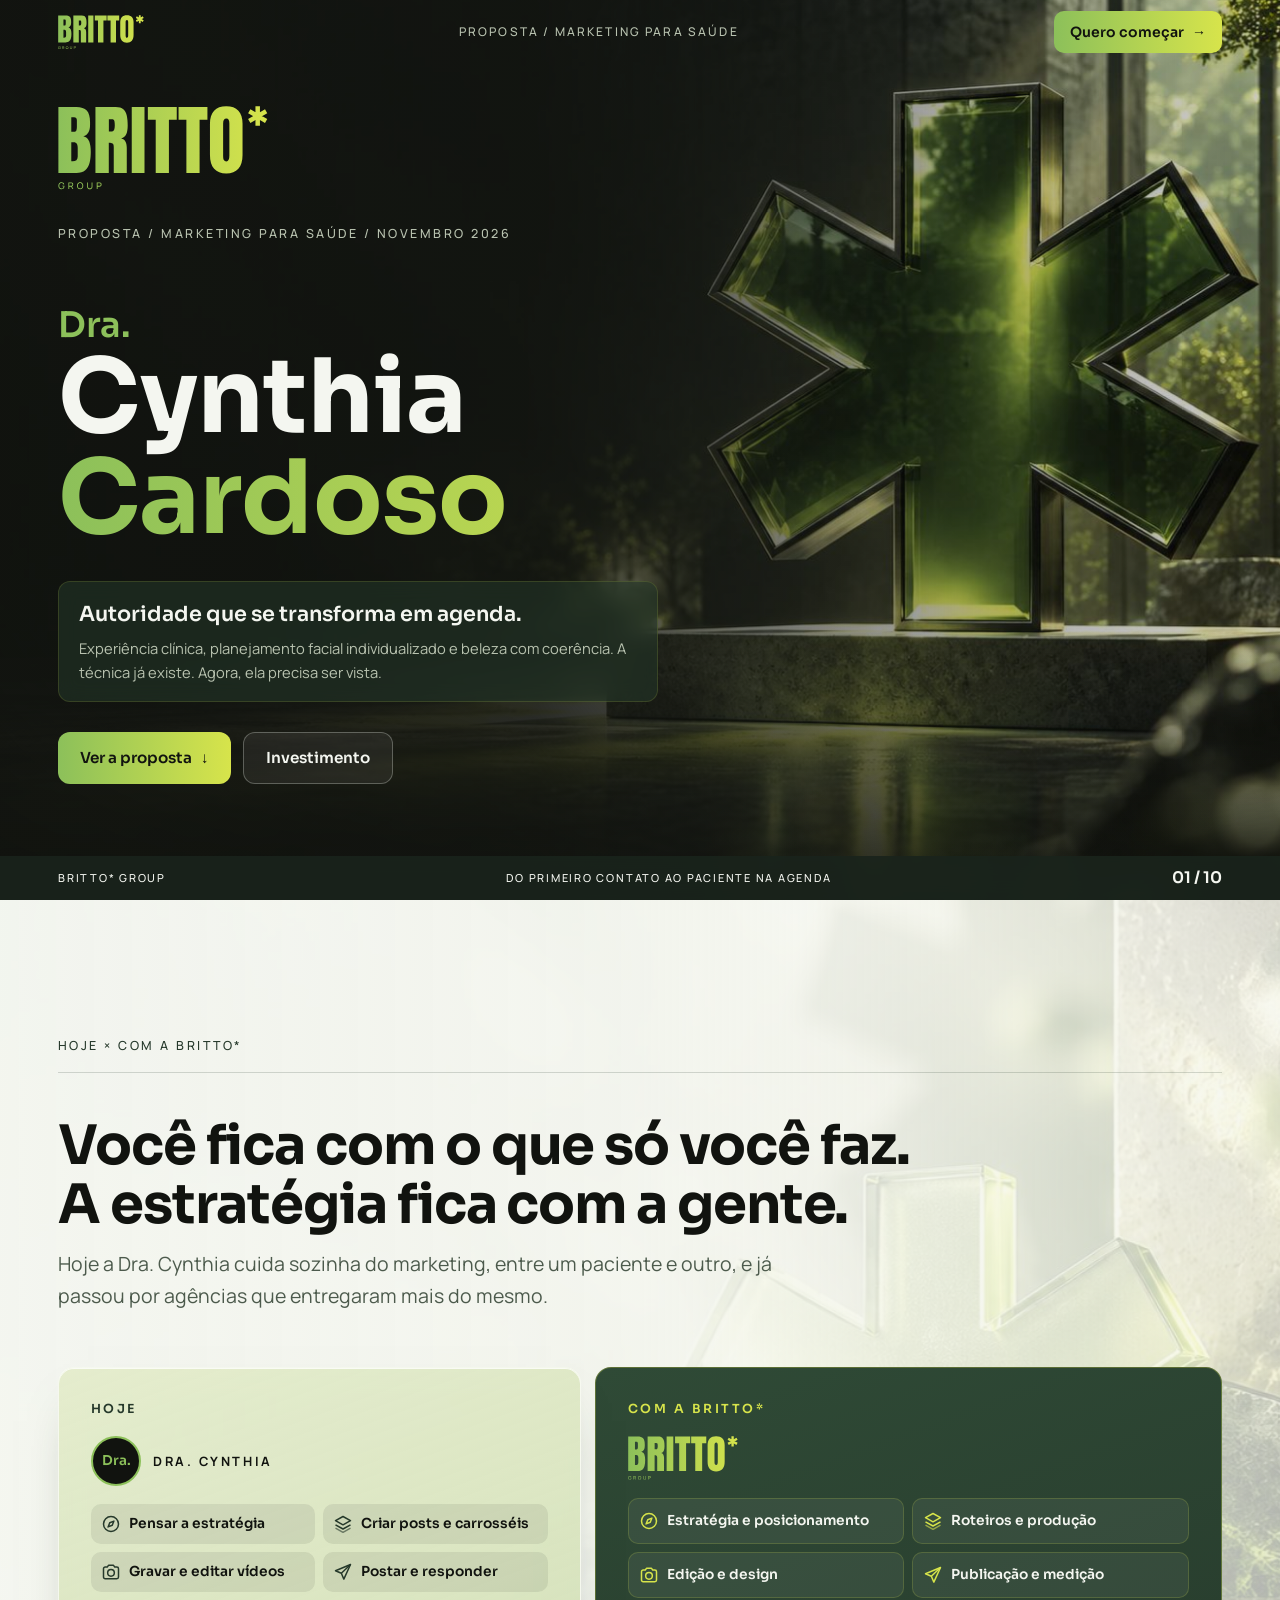
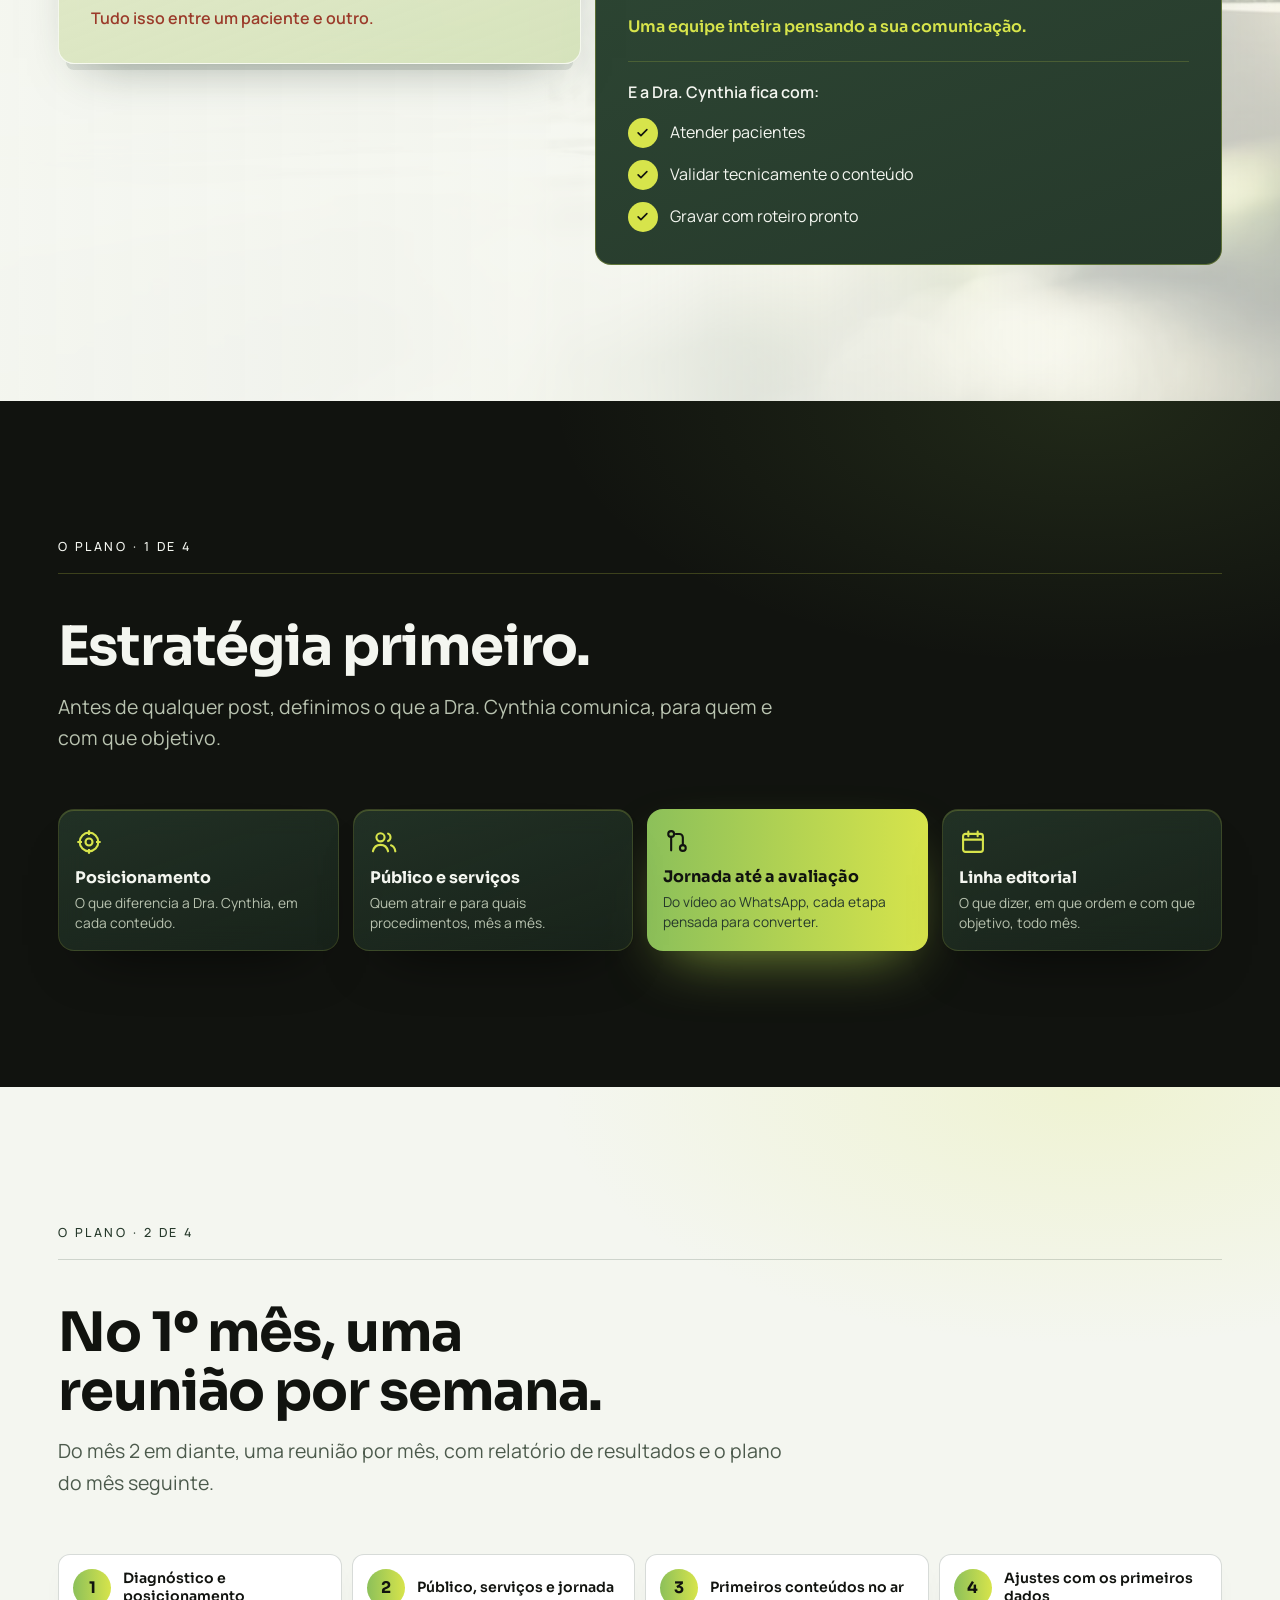
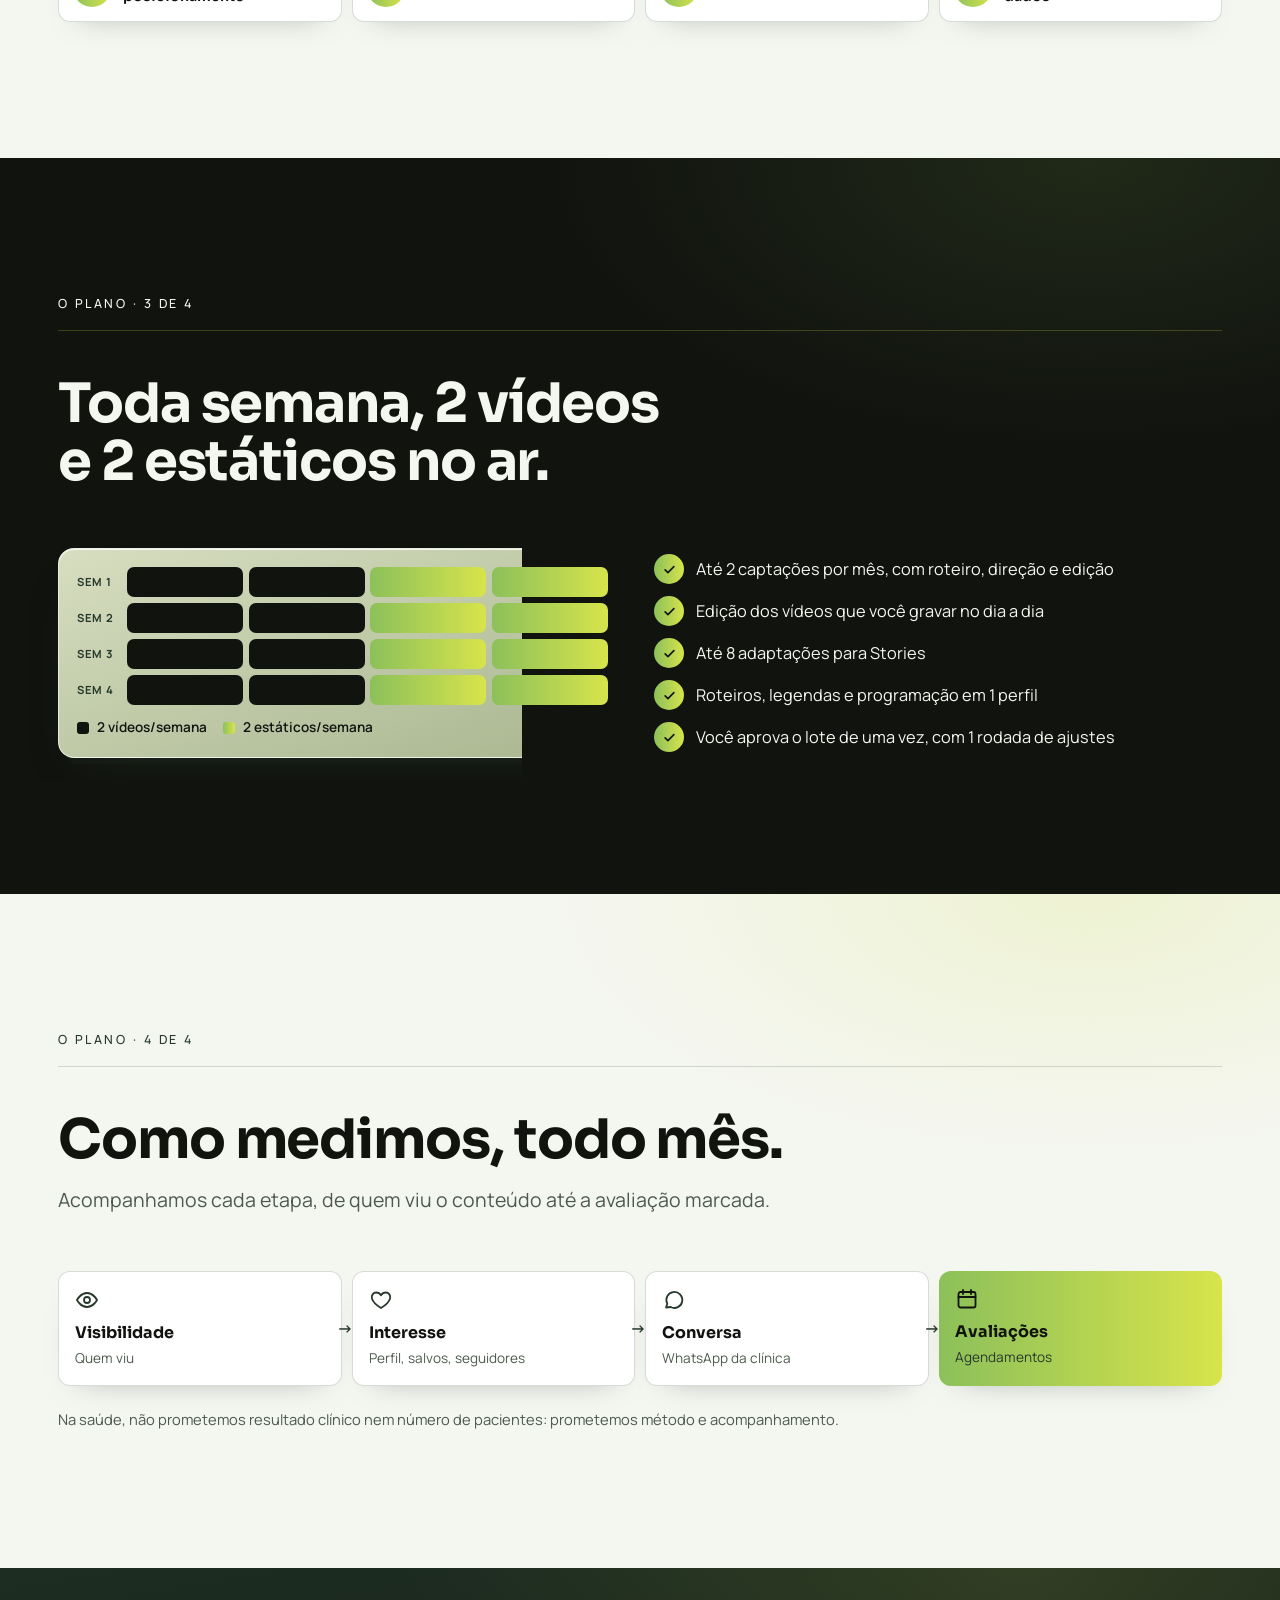
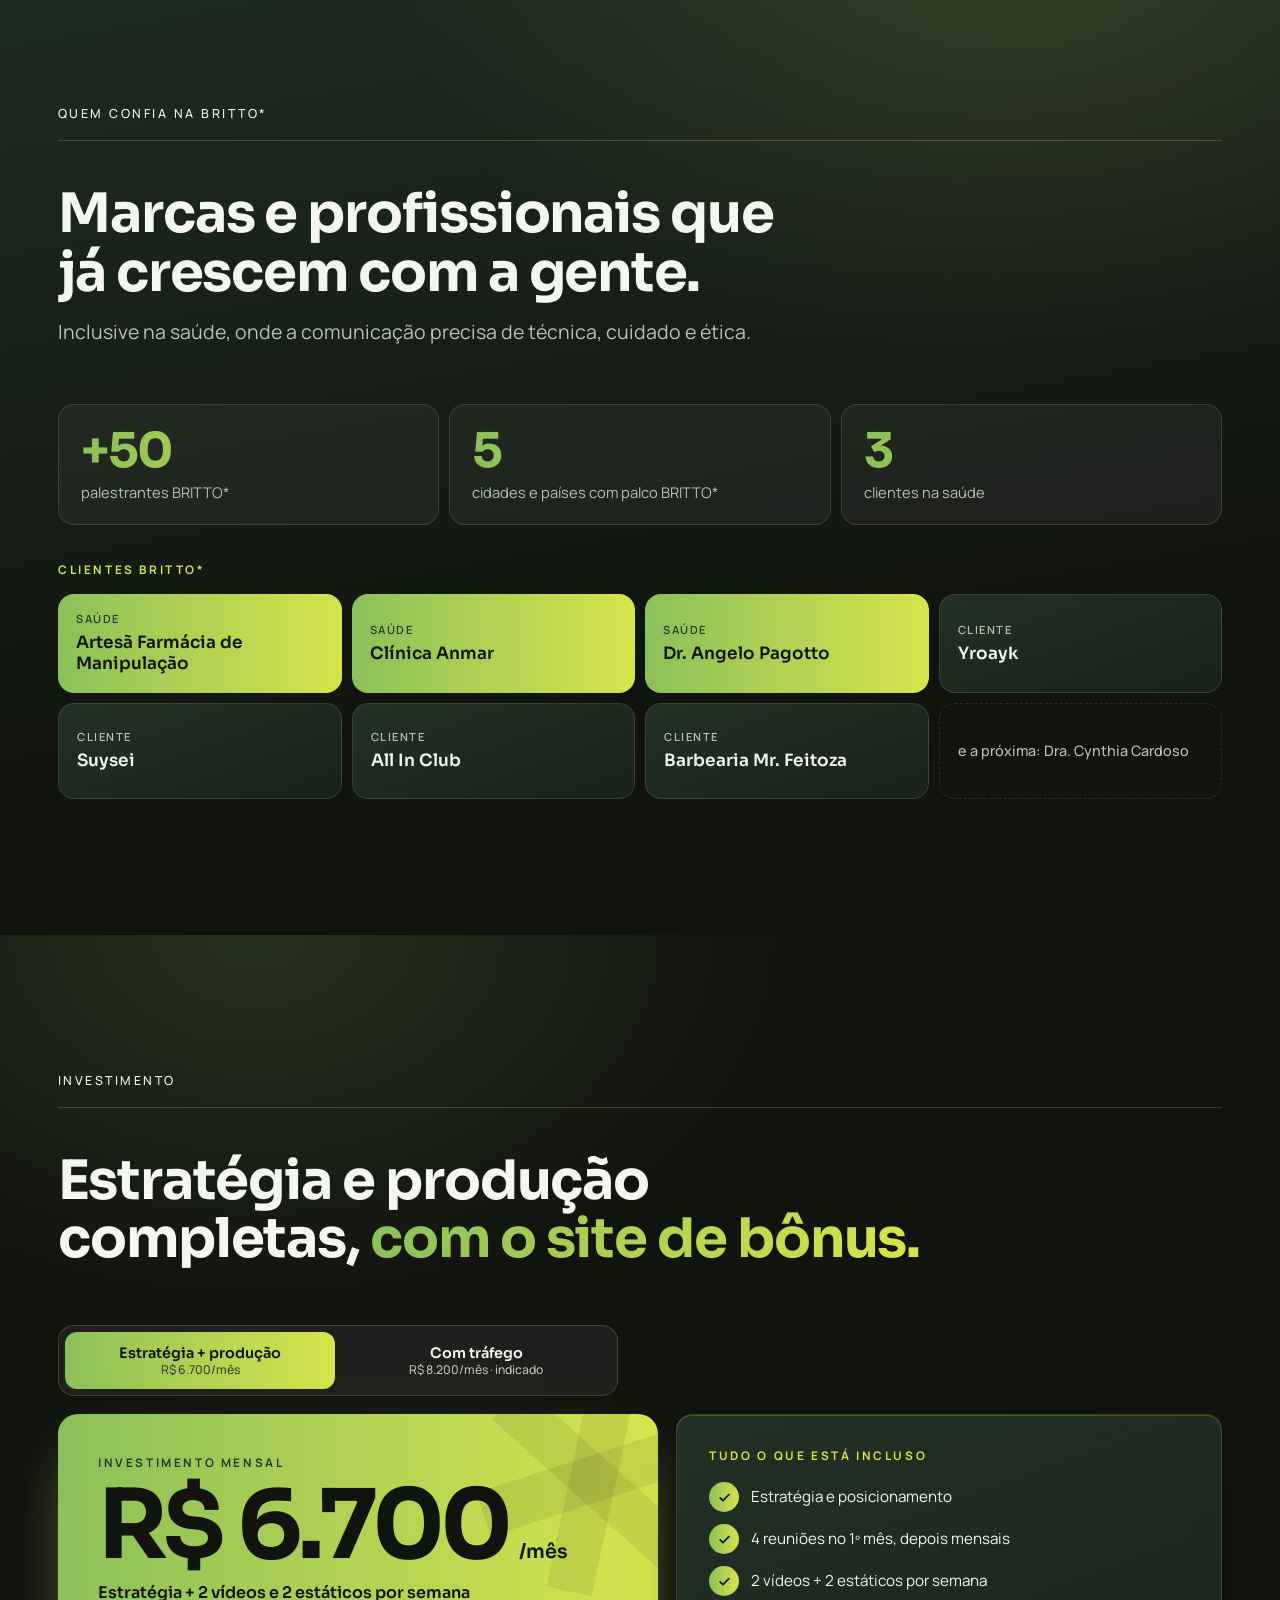
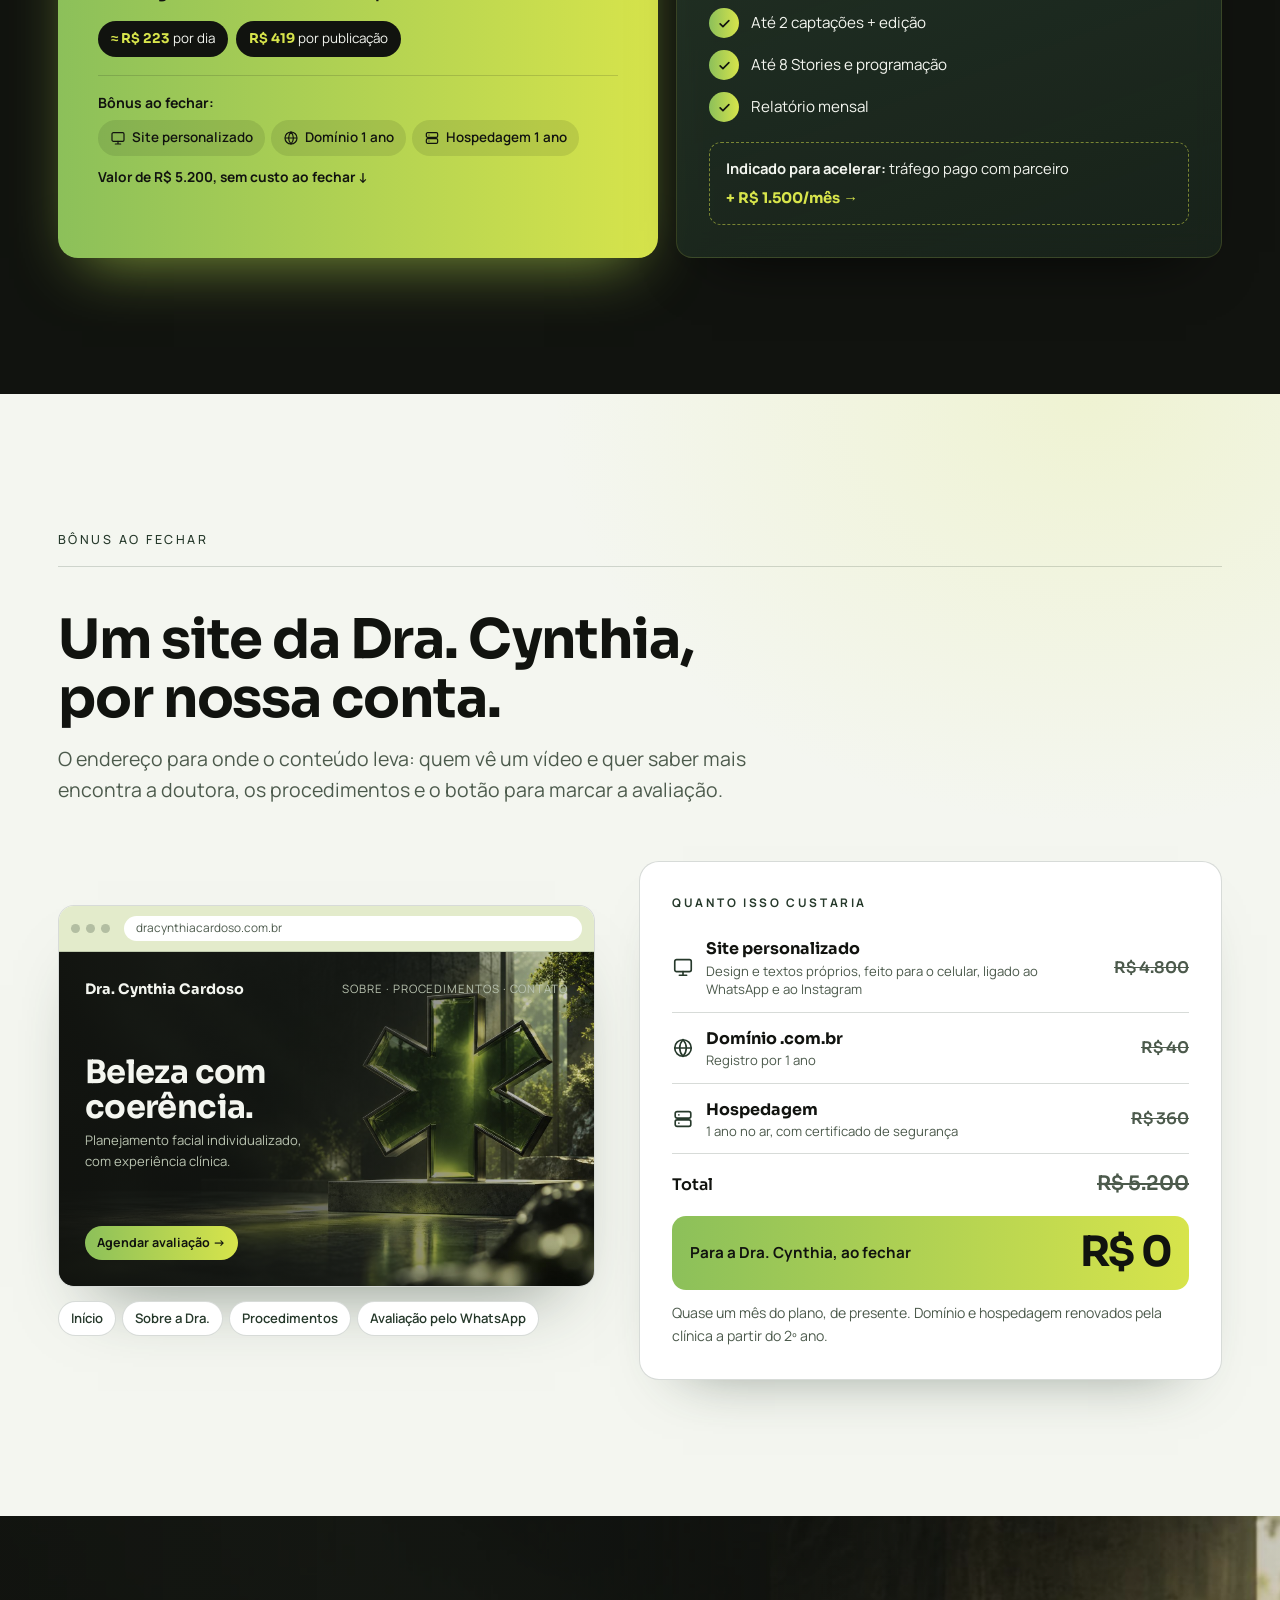
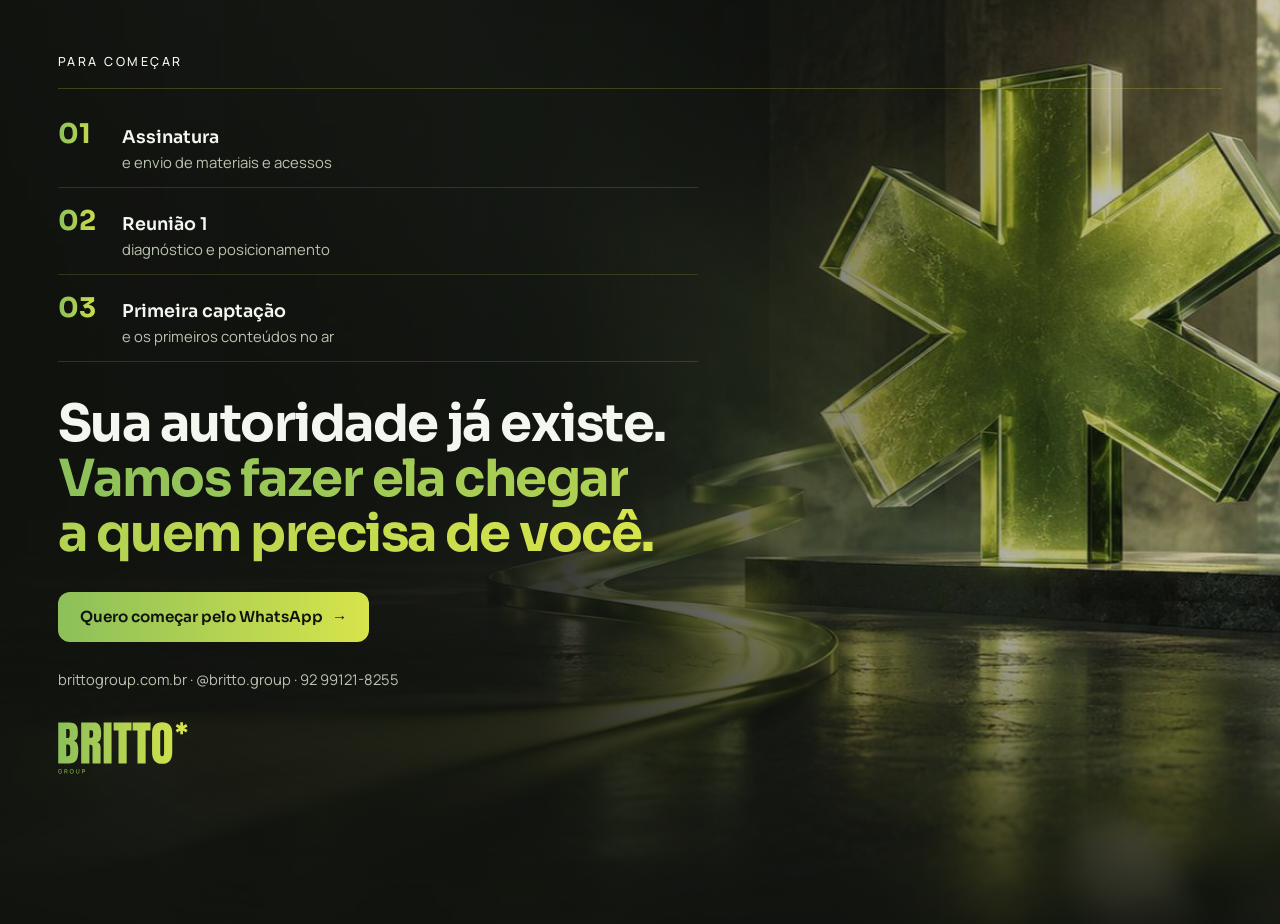
==== commit 080995ec: "Proposta Cynthia: seção de autoridade com os clientes BRITTO* Co-Authored-By: Claude Opus 5.5 <norep" ====
--- a/proposta/cynthia/index.html
+++ b/proposta/cynthia/index.html
@@ -216,6 +216,24 @@
 .journey li.last span{color:var(--profundo)}
 @media (min-width:900px){.journey li:not(:last-child)::after{content:"→";position:absolute;right:-12px;top:50%;transform:translateY(-50%);color:var(--limao);font-weight:700;z-index:1}}
 
+/* ---------- autoridade: clientes BRITTO* ---------- */
+#autoridade{background:radial-gradient(70% 60% at 80% 0%,rgba(215,228,75,.12),transparent 70%),linear-gradient(170deg,#1d2d22,var(--carvao) 70%)}
+.au-nums{display:grid;grid-template-columns:repeat(3,minmax(0,1fr));gap:10px;margin-bottom:clamp(22px,4vw,36px)}
+.au-nums div{padding:clamp(14px,2.4vw,22px);border-radius:var(--r);background:rgba(244,246,240,.05);border:1px solid rgba(215,228,75,.16)}
+.au-nums b{display:block;font-family:var(--f-title);font-size:clamp(1.7rem,5vw,3rem);letter-spacing:-.04em;line-height:1;background:var(--grad);-webkit-background-clip:text;background-clip:text;color:transparent}
+.au-nums span{display:block;margin-top:8px;font-size:clamp(.78rem,1.5vw,.92rem);color:var(--mute-d);line-height:1.35}
+.au-k{font-size:.74rem;font-weight:700;letter-spacing:.22em;text-transform:uppercase;color:var(--limao);margin-bottom:14px}
+.clients{list-style:none;margin:0;padding:0;display:grid;grid-template-columns:repeat(2,minmax(0,1fr));gap:10px}
+@media (min-width:900px){.clients{grid-template-columns:repeat(4,minmax(0,1fr))}}
+.clients li{position:relative;display:flex;flex-direction:column;justify-content:center;gap:6px;min-height:96px;padding:18px;border-radius:var(--r);background:linear-gradient(160deg,rgba(38,57,43,.8),rgba(28,43,32,.64));border:1px solid rgba(215,228,75,.14);font-family:var(--f-title);font-weight:600;font-size:clamp(.95rem,1.6vw,1.06rem);line-height:1.25;transition:border-color .3s,transform .3s var(--ease)}
+.clients li:hover{border-color:rgba(215,228,75,.5);transform:translateY(-3px)}
+.clients li small{font-family:var(--f-text);font-weight:600;font-size:.7rem;letter-spacing:.14em;text-transform:uppercase;color:var(--mute-d)}
+.clients li.saude{background:var(--grad);color:var(--carvao);border:0}
+.clients li.saude small{color:var(--profundo)}
+.clients li.more{background:transparent;border-style:dashed;color:var(--mute-d);font-family:var(--f-text);font-weight:500;font-size:.9rem}
+.au-note{margin-top:18px;font-size:.92rem;color:var(--mute-d)}
+.au-note b{color:var(--porcelana)}
+
 /* ---------- 04. investimento ---------- */
 .plan-sw{display:grid;grid-template-columns:1fr 1fr;gap:6px;padding:6px;border-radius:16px;background:rgba(244,246,240,.06);border:1px solid rgba(215,228,75,.18);max-width:560px;margin-bottom:18px}
 .plan-sw button{all:unset;box-sizing:border-box;cursor:pointer;text-align:center;padding:12px 8px;border-radius:12px;font-family:var(--f-title);font-weight:600;font-size:.9rem;line-height:1.25;transition:background .35s,color .35s}
@@ -502,6 +520,33 @@
   </div>
 </section>
 
+<!-- 03b · AUTORIDADE -->
+<section class="dark" id="autoridade" data-theme="dark">
+  <div class="wrap">
+    <div class="head">
+      <p class="kicker" data-reveal>Quem confia na BRITTO*</p>
+      <h2 class="title" data-reveal style="--d:1">Marcas e profissionais que já crescem com a gente.</h2>
+      <p class="lede" data-reveal style="--d:2">Inclusive na saúde, onde a comunicação precisa de técnica, cuidado e ética.</p>
+    </div>
+    <div class="au-nums" data-reveal>
+      <div><b>+50</b><span>palestrantes BRITTO*</span></div>
+      <div><b>5</b><span>cidades e países com palco BRITTO*</span></div>
+      <div><b>3</b><span>clientes na saúde</span></div>
+    </div>
+    <p class="au-k" data-reveal>Clientes BRITTO*</p>
+    <ul class="clients">
+      <li class="saude" data-reveal style="--d:0"><small>Saúde</small>Artesã Farmácia de Manipulação</li>
+      <li class="saude" data-reveal style="--d:1"><small>Saúde</small>Clínica Anmar</li>
+      <li class="saude" data-reveal style="--d:2"><small>Saúde</small>Dr. Angelo Pagotto</li>
+      <li data-reveal style="--d:3"><small>Cliente</small>Yroayk</li>
+      <li data-reveal style="--d:0"><small>Cliente</small>Suysei</li>
+      <li data-reveal style="--d:1"><small>Cliente</small>All In Club</li>
+      <li data-reveal style="--d:2"><small>Cliente</small>Barbearia Mr. Feitoza</li>
+      <li class="more" data-reveal style="--d:3">e a próxima: Dra. Cynthia Cardoso</li>
+    </ul>
+  </div>
+</section>
+
 <!-- 04 · INVESTIMENTO -->
 <section class="dark" id="investimento" data-theme="dark" style="background:radial-gradient(60% 50% at 20% 0%,rgba(140,192,90,.18),transparent 70%),var(--carvao)">
   <div class="wrap">
@@ -688,7 +733,7 @@
       if (r.top <= mid) n = i + 1;
     });
     foot.className = "foot on-" + theme;
-    footN.textContent = "0" + n + " / 0" + secs.length;
+    footN.textContent = String(n).padStart(2, "0") + " / " + String(secs.length).padStart(2, "0");
     mbar.classList.toggle("show", hero.getBoundingClientRect().bottom < innerHeight * .4 && fin.getBoundingClientRect().top > innerHeight * .6);
     if (!reduce) pars.forEach(function (img) {
       var r = img.parentNode.getBoundingClientRect();
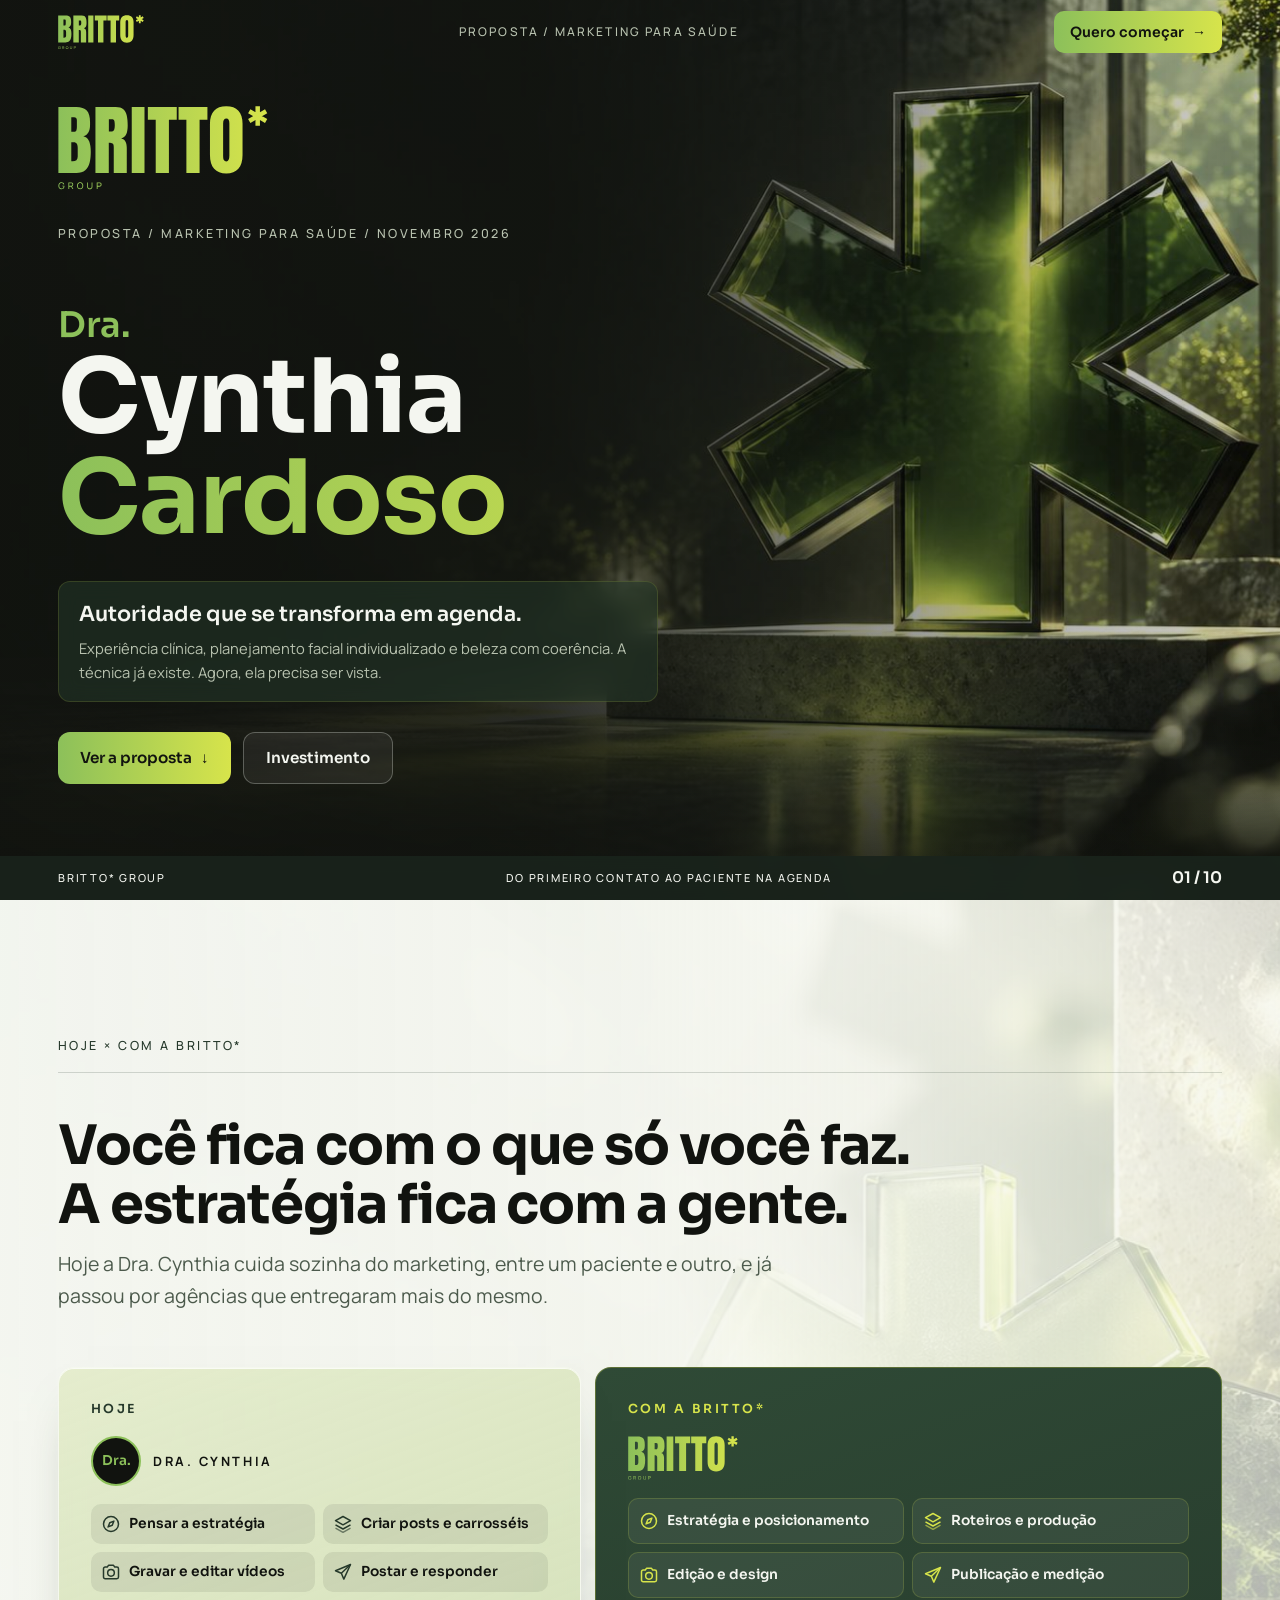
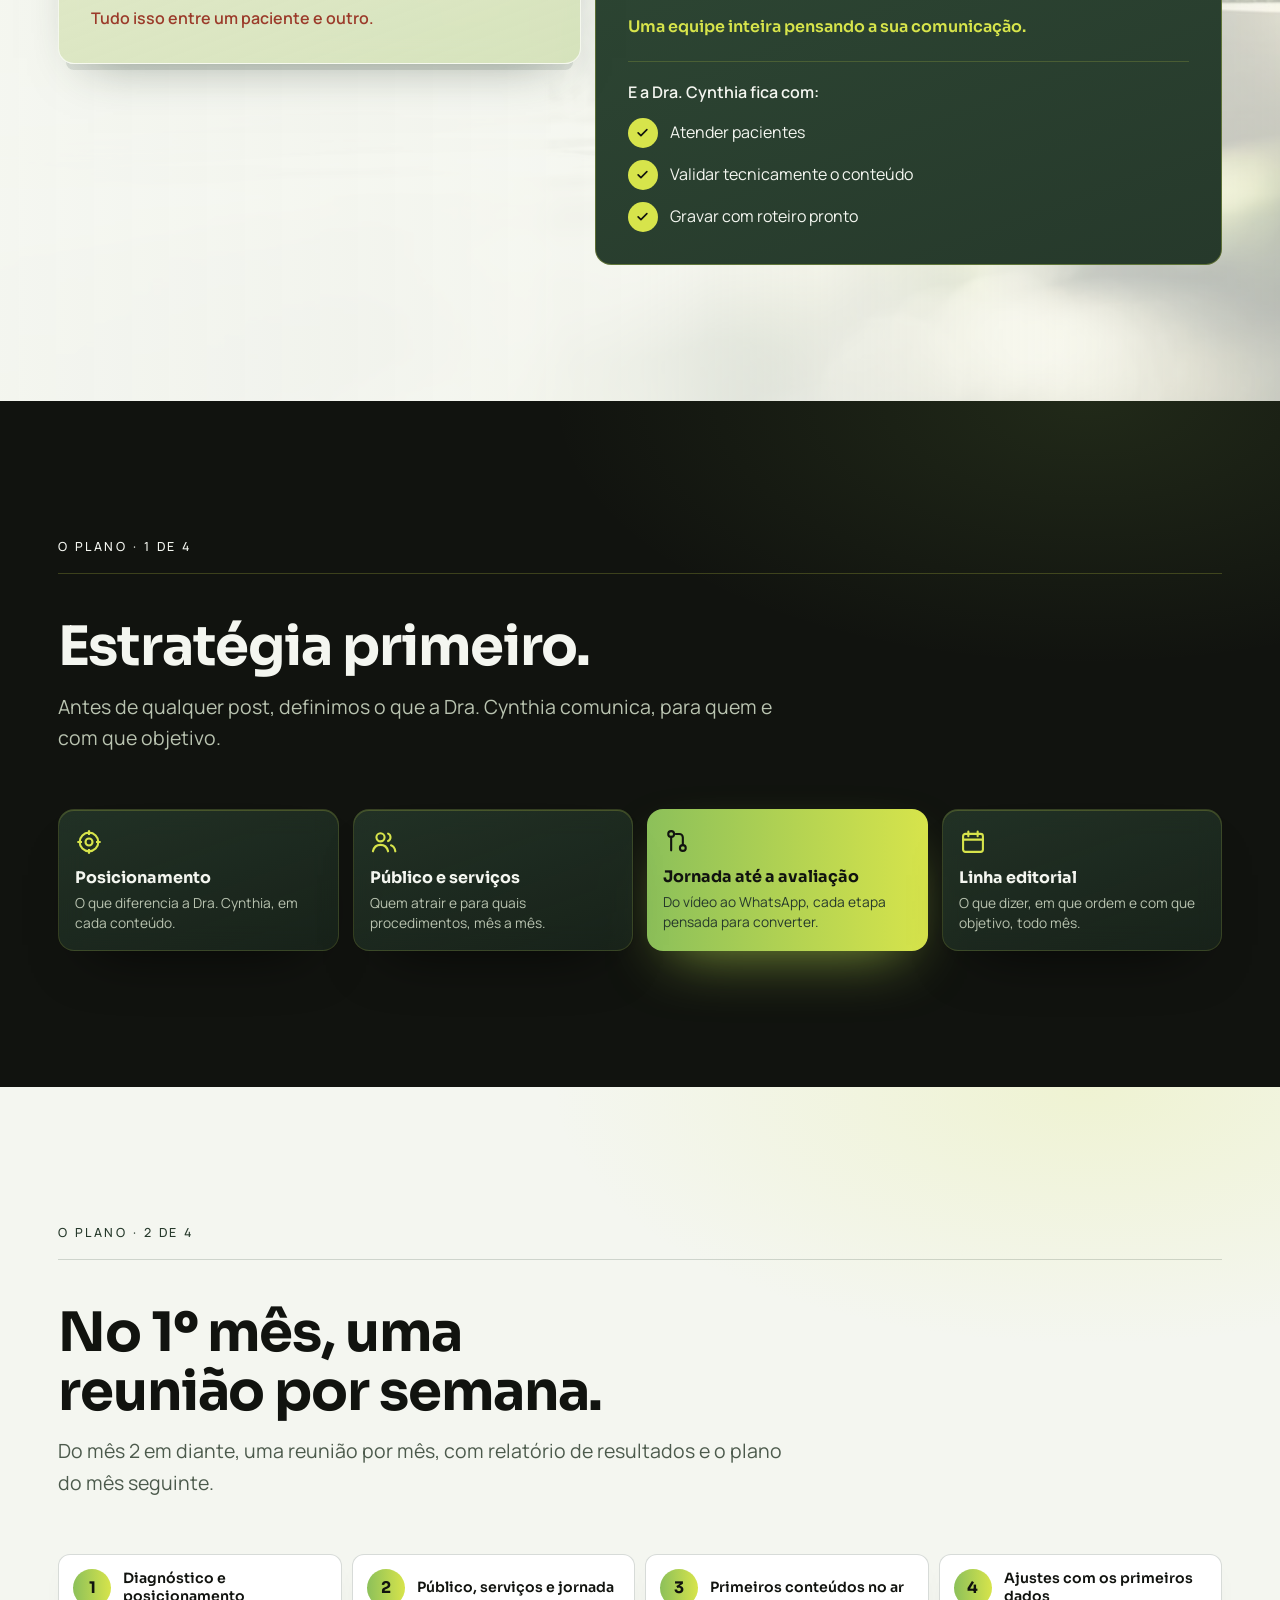
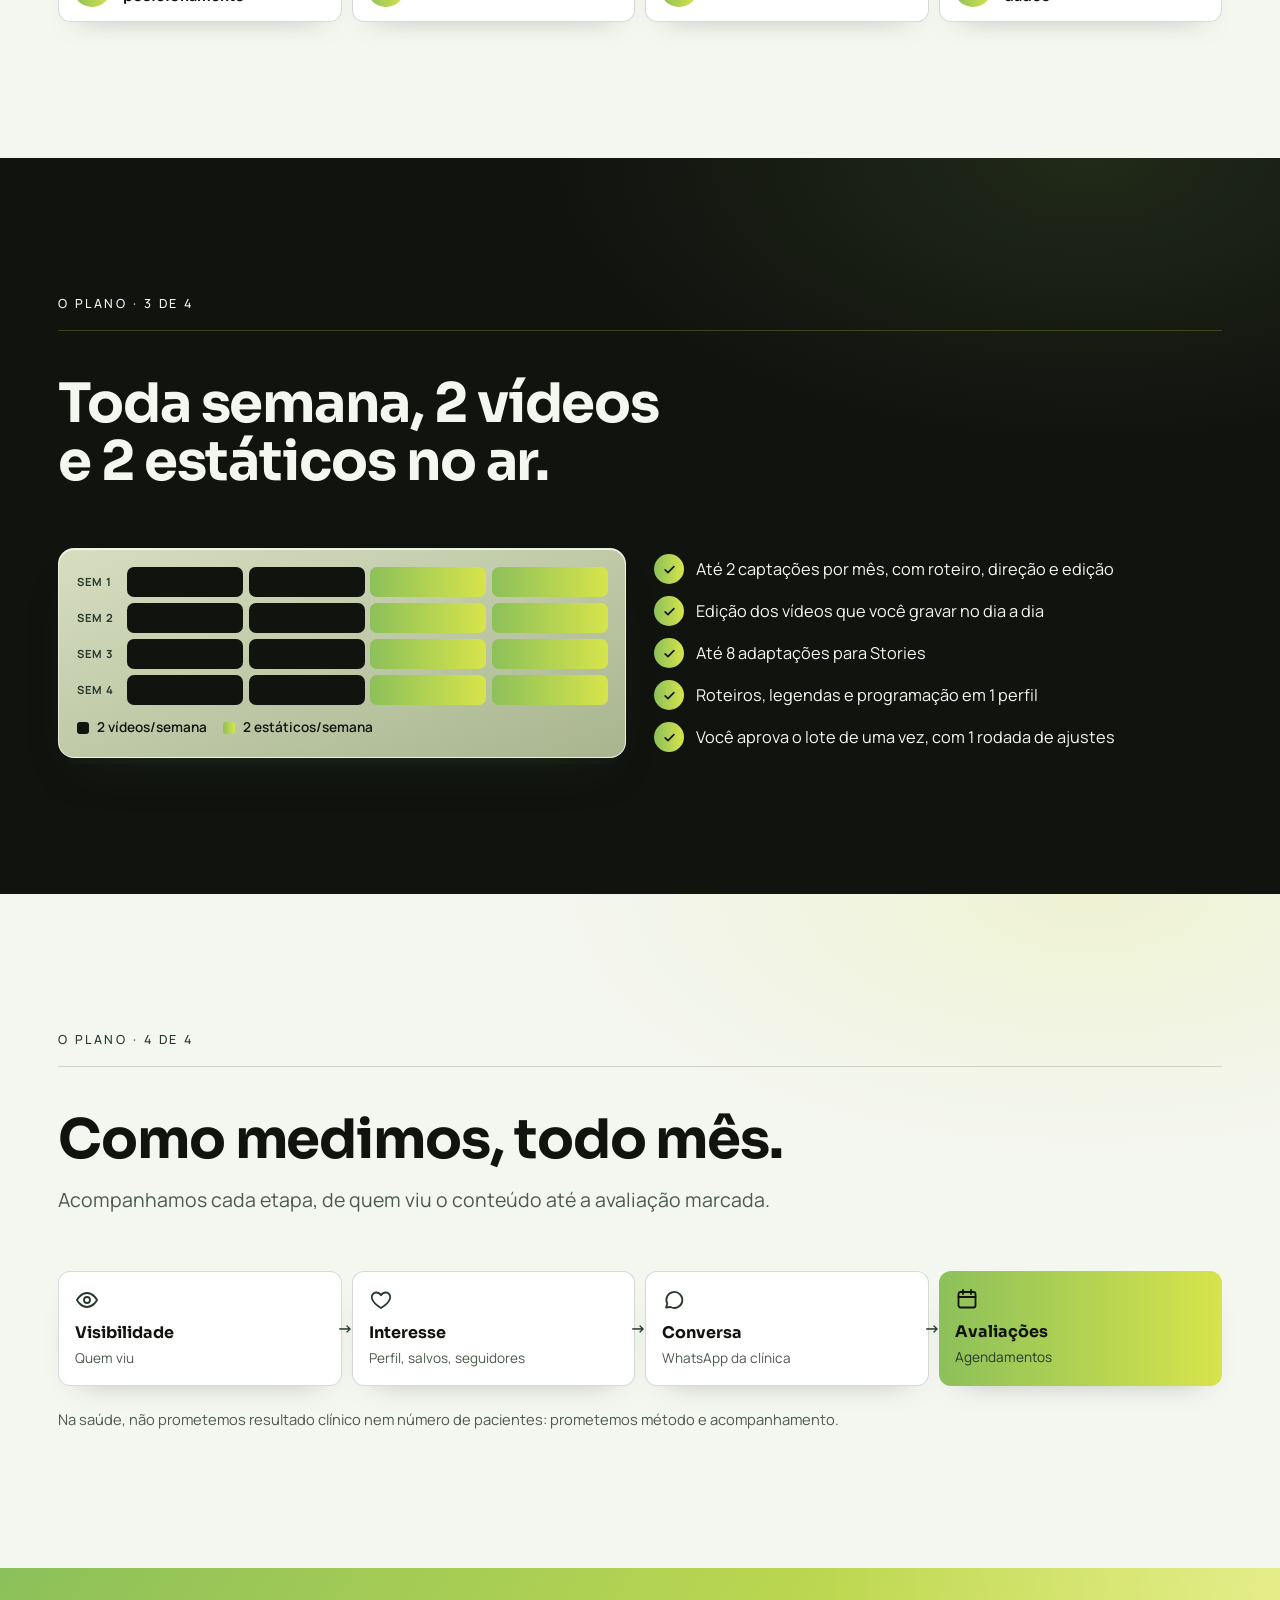
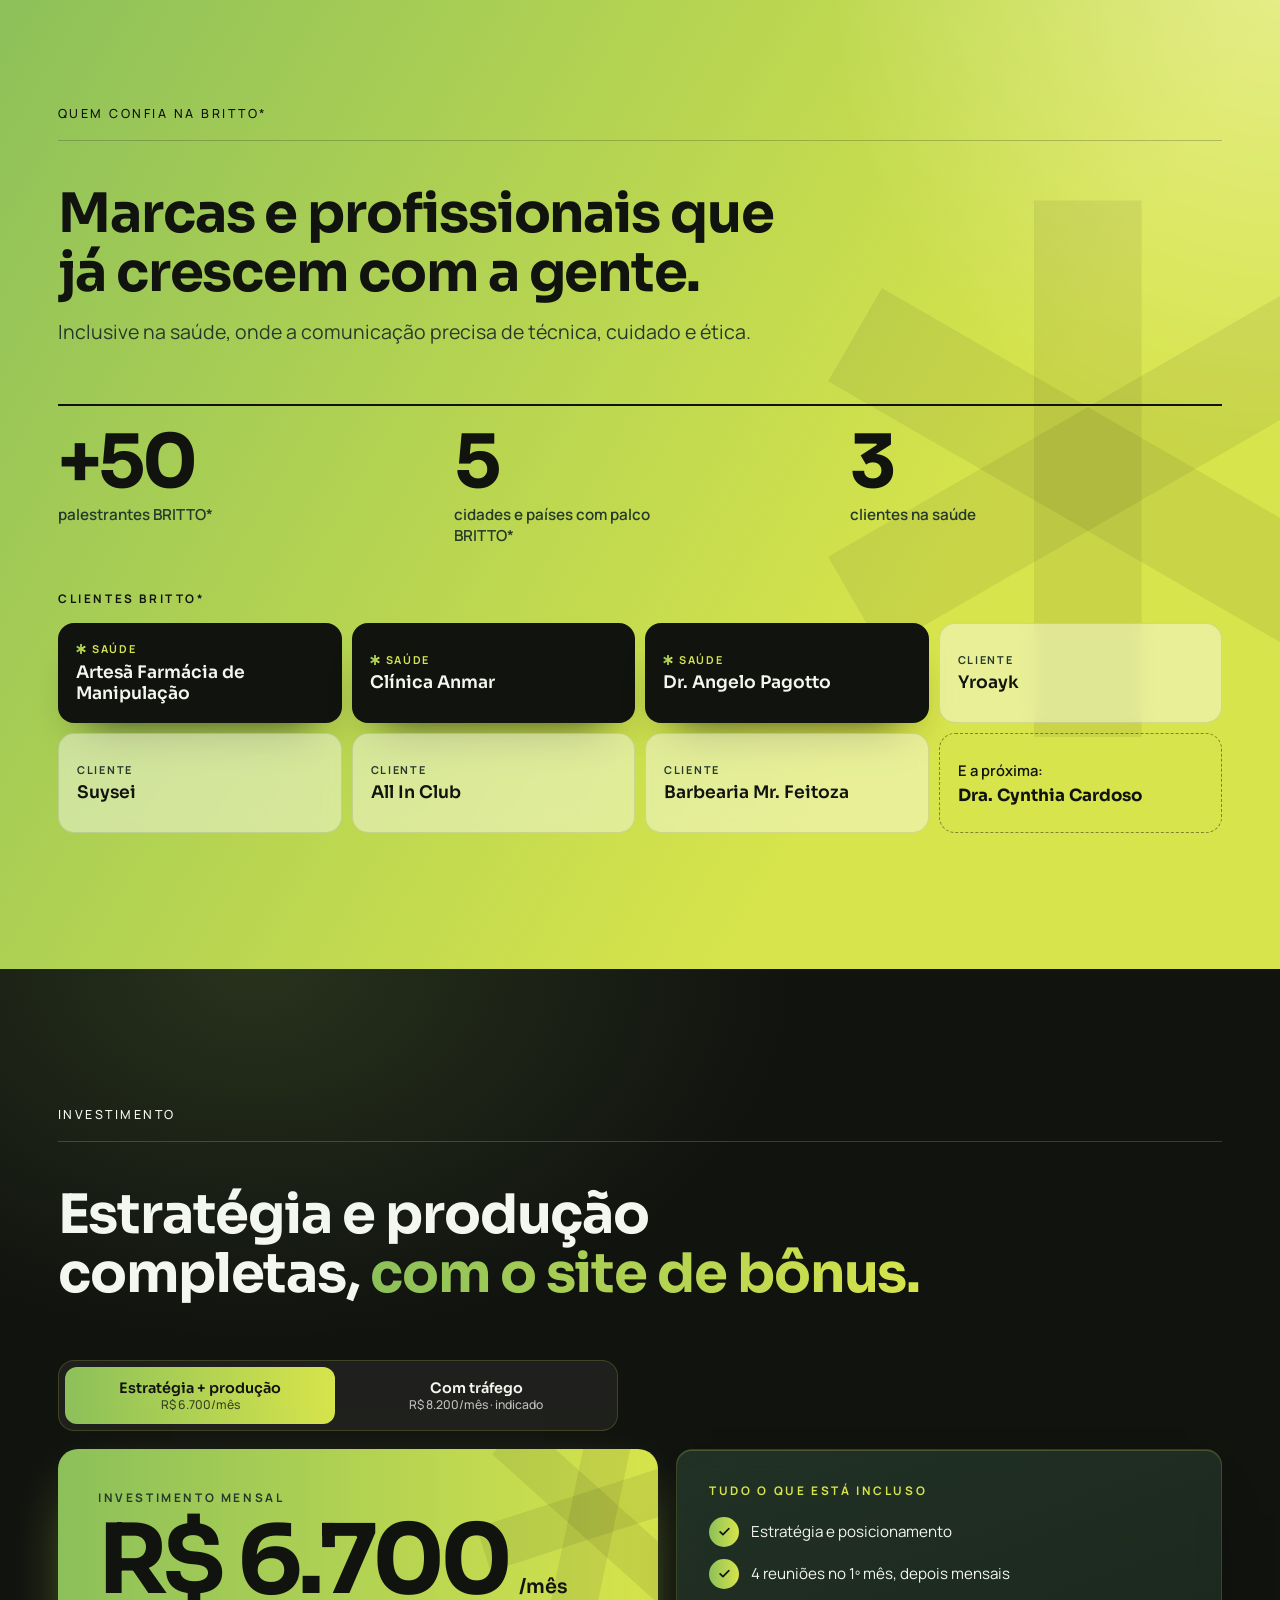
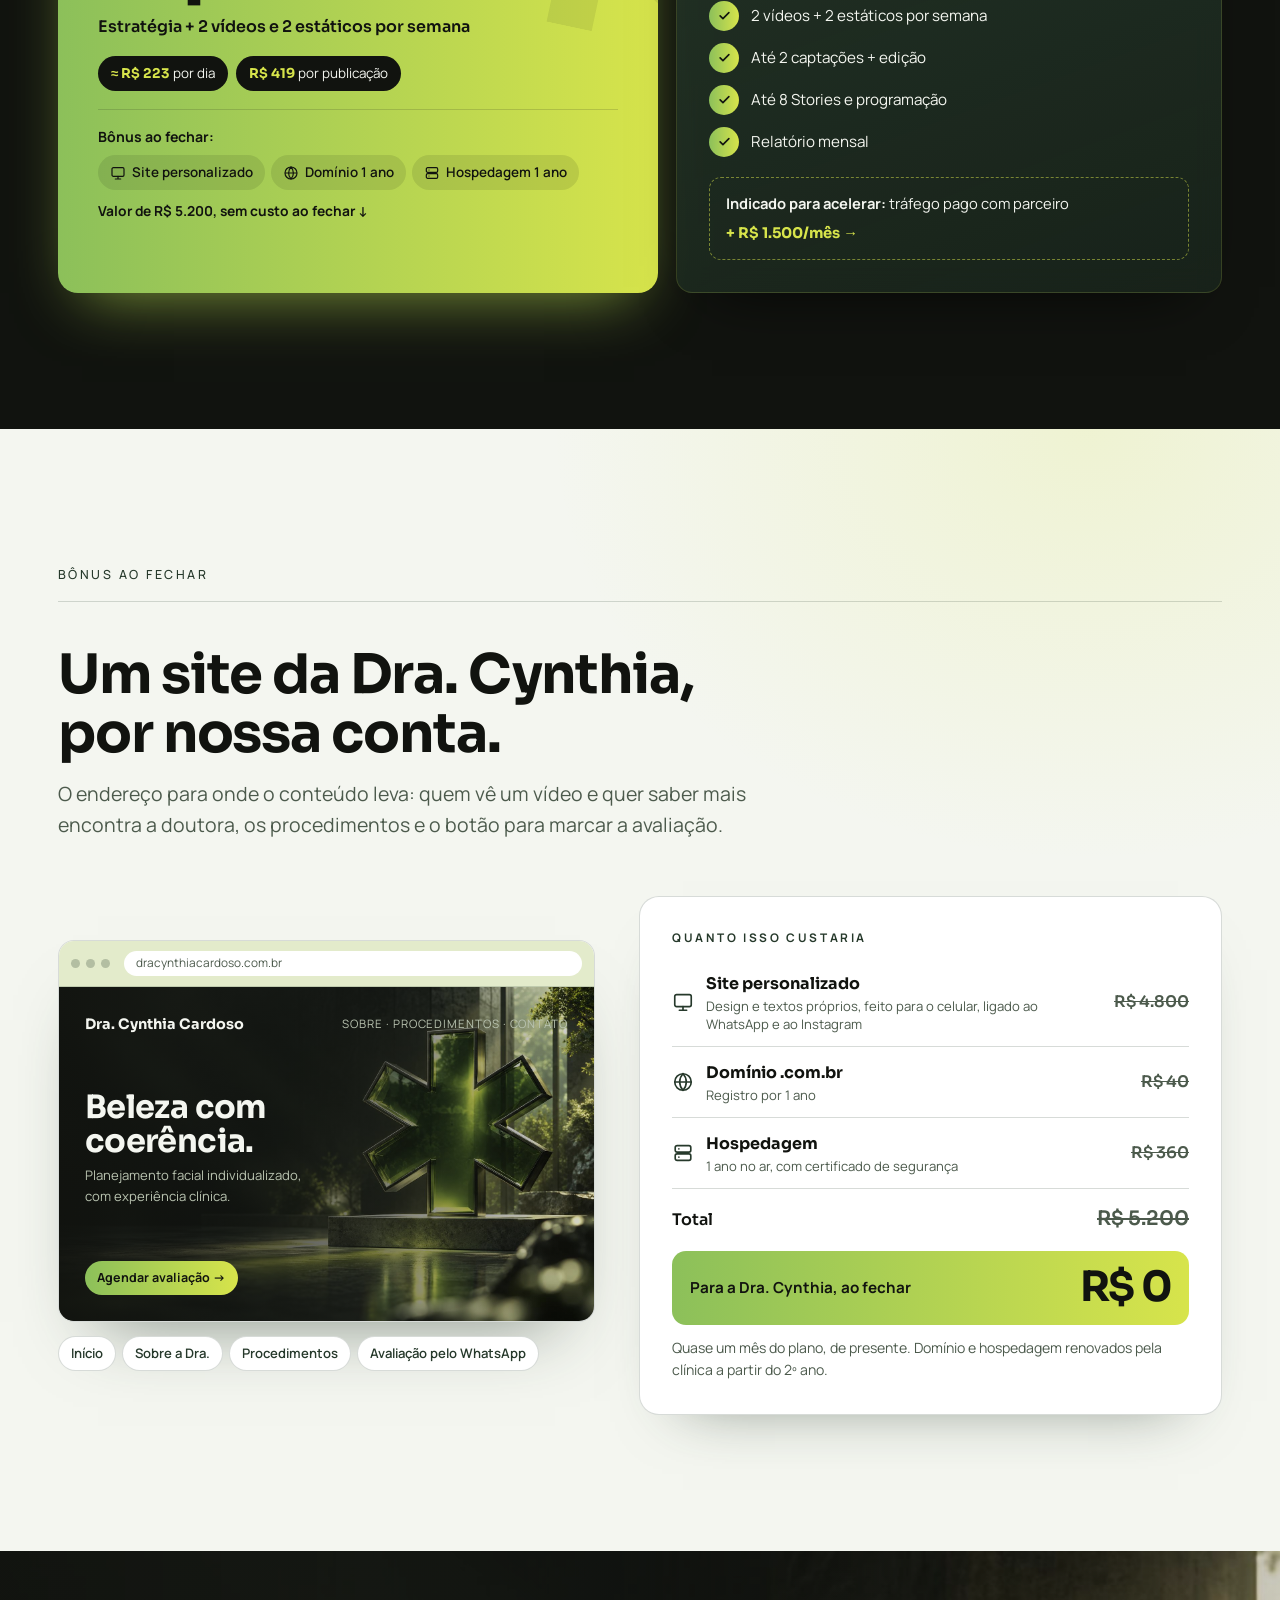
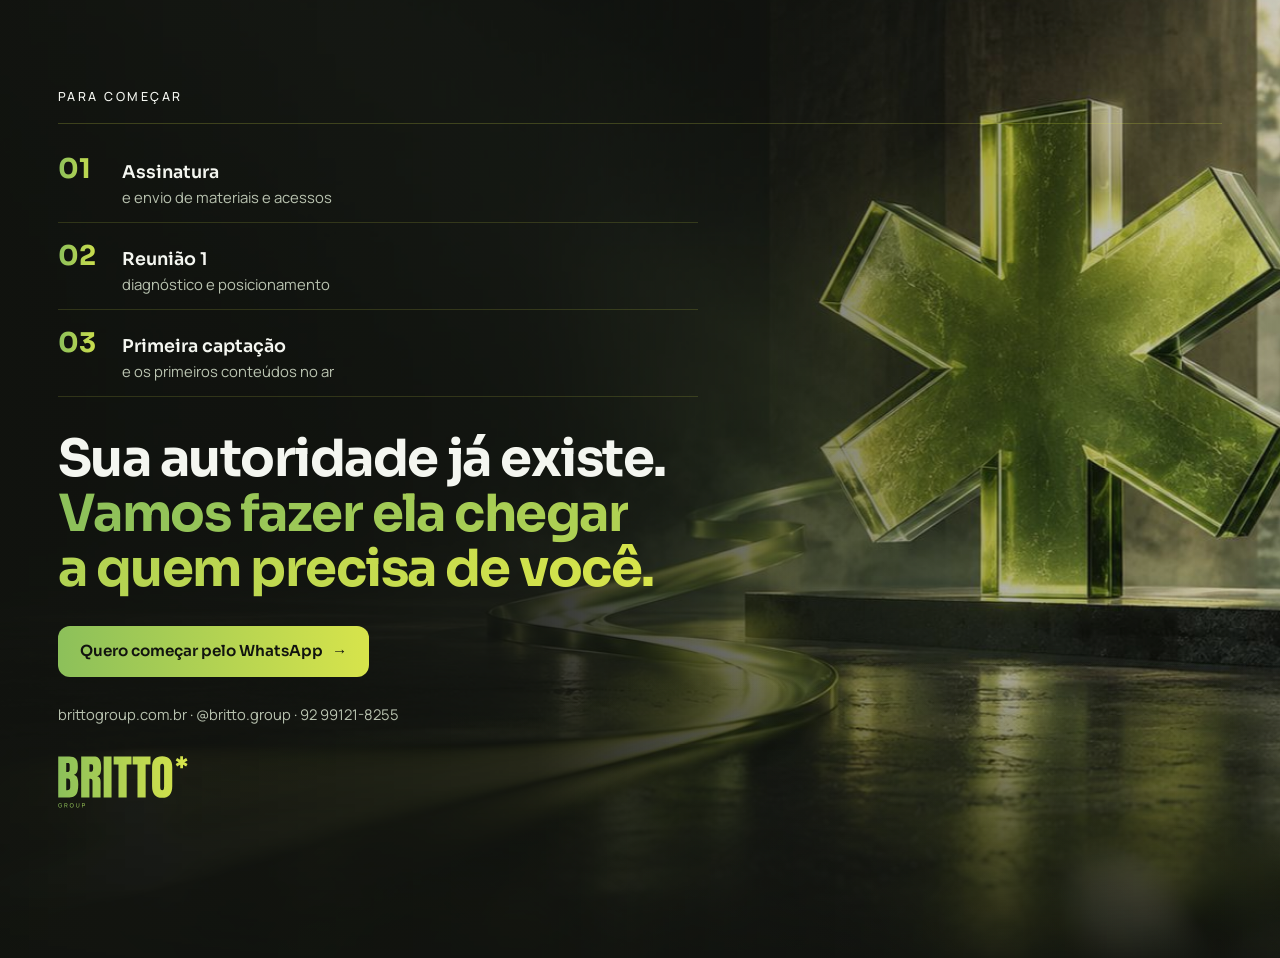
==== commit 973ca062: "Proposta Cynthia: seção de autoridade em limão, com destaque próprio Co-Authored-By: Claude Opus 5.5" ====
--- a/proposta/cynthia/index.html
+++ b/proposta/cynthia/index.html
@@ -216,23 +216,28 @@
 .journey li.last span{color:var(--profundo)}
 @media (min-width:900px){.journey li:not(:last-child)::after{content:"→";position:absolute;right:-12px;top:50%;transform:translateY(-50%);color:var(--limao);font-weight:700;z-index:1}}
 
-/* ---------- autoridade: clientes BRITTO* ---------- */
-#autoridade{background:radial-gradient(70% 60% at 80% 0%,rgba(215,228,75,.12),transparent 70%),linear-gradient(170deg,#1d2d22,var(--carvao) 70%)}
-.au-nums{display:grid;grid-template-columns:repeat(3,minmax(0,1fr));gap:10px;margin-bottom:clamp(22px,4vw,36px)}
-.au-nums div{padding:clamp(14px,2.4vw,22px);border-radius:var(--r);background:rgba(244,246,240,.05);border:1px solid rgba(215,228,75,.16)}
-.au-nums b{display:block;font-family:var(--f-title);font-size:clamp(1.7rem,5vw,3rem);letter-spacing:-.04em;line-height:1;background:var(--grad);-webkit-background-clip:text;background-clip:text;color:transparent}
-.au-nums span{display:block;margin-top:8px;font-size:clamp(.78rem,1.5vw,.92rem);color:var(--mute-d);line-height:1.35}
-.au-k{font-size:.74rem;font-weight:700;letter-spacing:.22em;text-transform:uppercase;color:var(--limao);margin-bottom:14px}
+/* ---------- autoridade: clientes BRITTO* (seção em limão, destaque da proposta) ---------- */
+#autoridade{background:radial-gradient(60% 80% at 100% 0%,rgba(255,255,255,.35),transparent 60%),linear-gradient(120deg,#8CC05A 0%,#D7E44B 70%);color:var(--carvao)}
+#autoridade .au-ast{position:absolute;right:-6%;top:50%;width:clamp(320px,42vw,620px);height:auto;aspect-ratio:1;color:rgba(17,19,15,.07);transform:translateY(-50%);animation:auSpin 60s linear infinite;pointer-events:none}
+@keyframes auSpin{to{transform:translateY(-50%) rotate(360deg)}}
+@media (prefers-reduced-motion:reduce){#autoridade .au-ast{animation:none}}
+#autoridade .wrap{position:relative}
+#autoridade .kicker{color:var(--carvao);border-color:rgba(17,19,15,.22)}
+#autoridade .lede{color:var(--profundo)}
+.au-nums{display:grid;grid-template-columns:repeat(3,minmax(0,1fr));gap:clamp(8px,2vw,24px);margin-bottom:clamp(26px,4.5vw,44px);border-top:2px solid var(--carvao);padding-top:clamp(14px,2.4vw,22px)}
+.au-nums b{display:block;font-family:var(--f-title);font-size:clamp(2.2rem,7vw,4.6rem);letter-spacing:-.05em;line-height:.95;color:var(--carvao)}
+.au-nums span{display:block;margin-top:8px;font-size:clamp(.78rem,1.5vw,.95rem);font-weight:600;color:var(--profundo);line-height:1.35;max-width:22ch}
+.au-k{font-size:.74rem;font-weight:700;letter-spacing:.22em;text-transform:uppercase;color:var(--carvao);margin-bottom:14px}
 .clients{list-style:none;margin:0;padding:0;display:grid;grid-template-columns:repeat(2,minmax(0,1fr));gap:10px}
 @media (min-width:900px){.clients{grid-template-columns:repeat(4,minmax(0,1fr))}}
-.clients li{position:relative;display:flex;flex-direction:column;justify-content:center;gap:6px;min-height:96px;padding:18px;border-radius:var(--r);background:linear-gradient(160deg,rgba(38,57,43,.8),rgba(28,43,32,.64));border:1px solid rgba(215,228,75,.14);font-family:var(--f-title);font-weight:600;font-size:clamp(.95rem,1.6vw,1.06rem);line-height:1.25;transition:border-color .3s,transform .3s var(--ease)}
-.clients li:hover{border-color:rgba(215,228,75,.5);transform:translateY(-3px)}
-.clients li small{font-family:var(--f-text);font-weight:600;font-size:.7rem;letter-spacing:.14em;text-transform:uppercase;color:var(--mute-d)}
-.clients li.saude{background:var(--grad);color:var(--carvao);border:0}
-.clients li.saude small{color:var(--profundo)}
-.clients li.more{background:transparent;border-style:dashed;color:var(--mute-d);font-family:var(--f-text);font-weight:500;font-size:.9rem}
-.au-note{margin-top:18px;font-size:.92rem;color:var(--mute-d)}
-.au-note b{color:var(--porcelana)}
+.clients li{position:relative;display:flex;flex-direction:column;justify-content:center;gap:6px;min-height:100px;padding:18px;border-radius:var(--r);background:rgba(255,255,255,.42);border:1px solid rgba(17,19,15,.1);font-family:var(--f-title);font-weight:600;font-size:clamp(.95rem,1.6vw,1.08rem);line-height:1.25;color:var(--carvao);-webkit-backdrop-filter:blur(8px);backdrop-filter:blur(8px);transition:transform .3s var(--ease),box-shadow .3s}
+.clients li:hover{transform:translateY(-4px);box-shadow:0 22px 40px -26px rgba(17,19,15,.6)}
+.clients li small{font-family:var(--f-text);font-weight:700;font-size:.68rem;letter-spacing:.16em;text-transform:uppercase;color:var(--profundo)}
+.clients li.saude{background:var(--carvao);color:var(--porcelana);border:0;box-shadow:0 24px 44px -28px rgba(17,19,15,.9)}
+.clients li.saude small{display:inline-flex;align-items:center;gap:6px;color:var(--limao)}
+.clients li.saude small::before{content:"";width:10px;height:10px;background:var(--grad);-webkit-mask:url("data:image/svg+xml,%3Csvg xmlns='http://www.w3.org/2000/svg' viewBox='-50 -50 100 100'%3E%3Cg fill='black'%3E%3Crect x='-9' y='-50' width='18' height='100' rx='3'/%3E%3Crect x='-9' y='-50' width='18' height='100' rx='3' transform='rotate(60)'/%3E%3Crect x='-9' y='-50' width='18' height='100' rx='3' transform='rotate(-60)'/%3E%3C/g%3E%3C/svg%3E") center/contain no-repeat;mask:url("data:image/svg+xml,%3Csvg xmlns='http://www.w3.org/2000/svg' viewBox='-50 -50 100 100'%3E%3Cg fill='black'%3E%3Crect x='-9' y='-50' width='18' height='100' rx='3'/%3E%3Crect x='-9' y='-50' width='18' height='100' rx='3' transform='rotate(60)'/%3E%3Crect x='-9' y='-50' width='18' height='100' rx='3' transform='rotate(-60)'/%3E%3C/g%3E%3C/svg%3E") center/contain no-repeat}
+.clients li.more{background:transparent;border:1.5px dashed rgba(17,19,15,.45);color:var(--carvao);font-family:var(--f-text);font-weight:600;font-size:.92rem;-webkit-backdrop-filter:none;backdrop-filter:none}
+.clients li.more b{font-family:var(--f-title);font-size:1.05rem}
 
 /* ---------- 04. investimento ---------- */
 .plan-sw{display:grid;grid-template-columns:1fr 1fr;gap:6px;padding:6px;border-radius:16px;background:rgba(244,246,240,.06);border:1px solid rgba(215,228,75,.18);max-width:560px;margin-bottom:18px}
@@ -521,7 +526,8 @@
 </section>
 
 <!-- 03b · AUTORIDADE -->
-<section class="dark" id="autoridade" data-theme="dark">
+<section id="autoridade" data-theme="light">
+  <svg class="au-ast" fill="currentColor" aria-hidden="true"><use href="#ast"/></svg>
   <div class="wrap">
     <div class="head">
       <p class="kicker" data-reveal>Quem confia na BRITTO*</p>
@@ -542,7 +548,7 @@
       <li data-reveal style="--d:0"><small>Cliente</small>Suysei</li>
       <li data-reveal style="--d:1"><small>Cliente</small>All In Club</li>
       <li data-reveal style="--d:2"><small>Cliente</small>Barbearia Mr. Feitoza</li>
-      <li class="more" data-reveal style="--d:3">e a próxima: Dra. Cynthia Cardoso</li>
+      <li class="more" data-reveal style="--d:3"><span>E a próxima:</span><b>Dra. Cynthia Cardoso</b></li>
     </ul>
   </div>
 </section>
